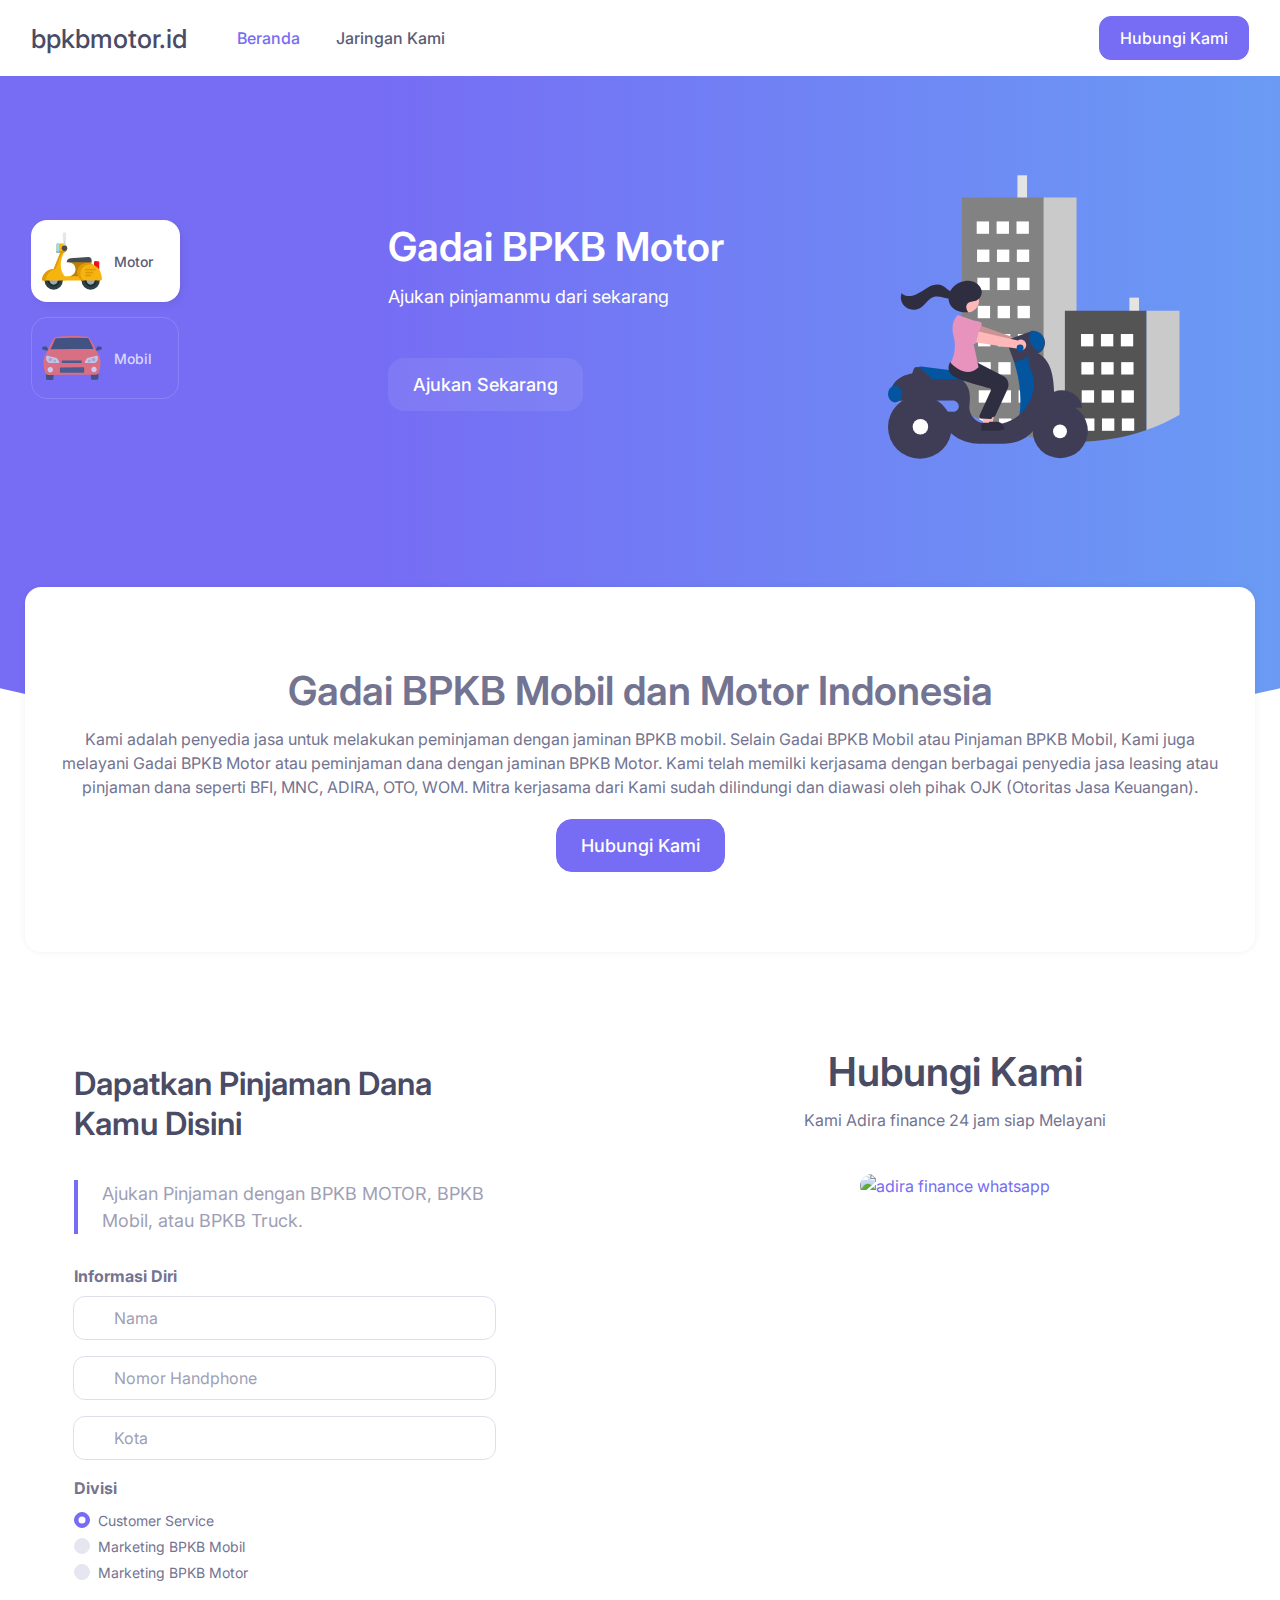
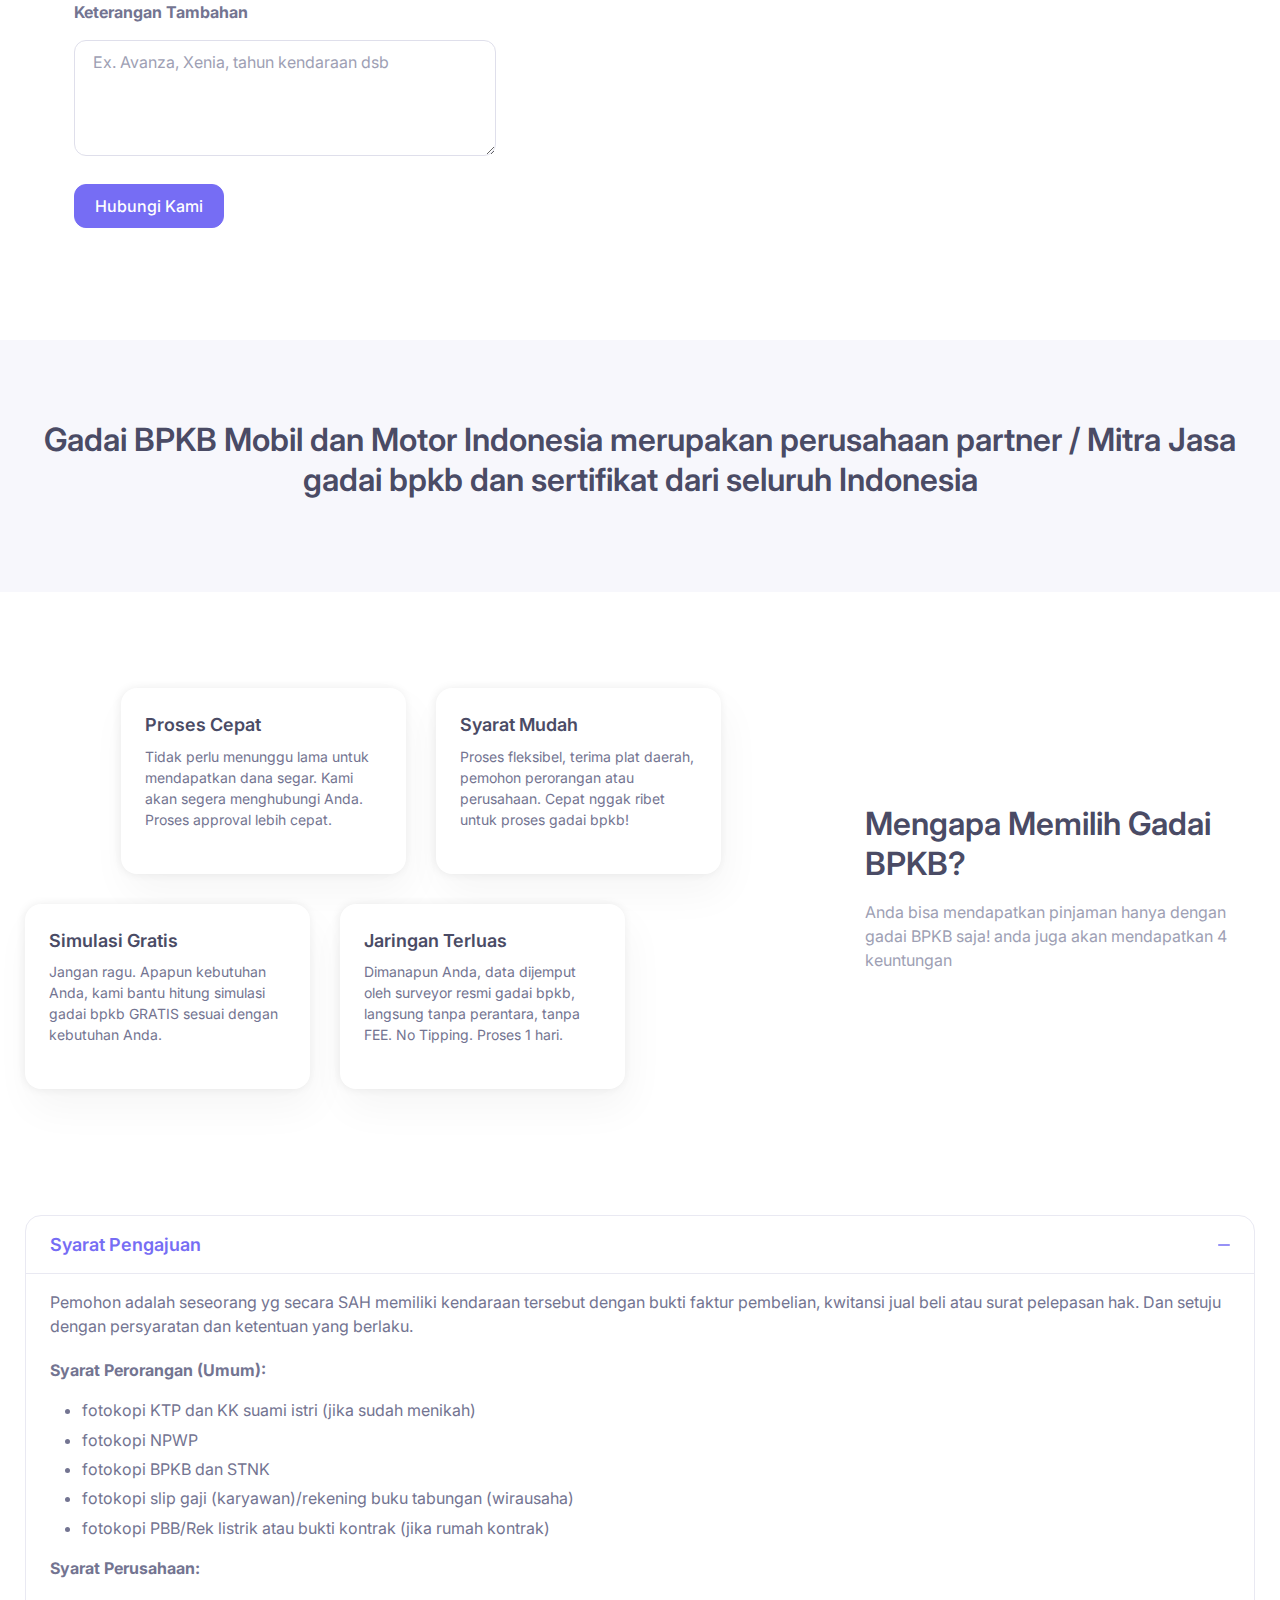
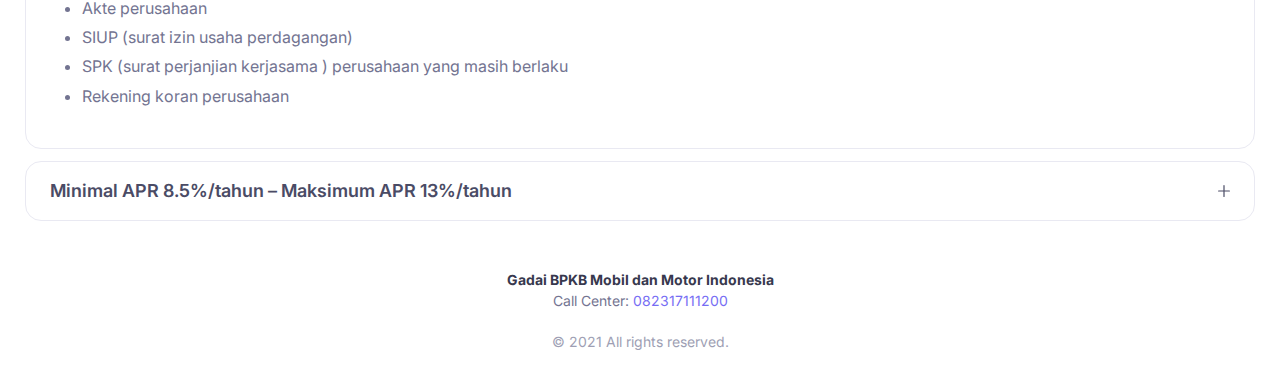
==== agunanbpkb.html @ b1876d2e "first commit" ====
<!doctype html>
<html>
  <head>
    <meta charset="UTF-8" />
    <meta name="viewport" content="width=device-width, initial-scale=1.0" />
    <title>Gadai BPKB Mobil dan Motor</title>
    <meta
      name="description"
      content="Kami membantu anda untuk gadai bpkb motor dan mobil. Bisa memilih berbagai ragam leasing dan disesuaikan dengan kebutuhan kamu."
    />
    <meta name="keywords" content />
    <meta name="viewport" content="width=device-width,initial-scale=1" />
    <link rel="icon" type="image/svg" href="/favicon.svg" />

    <script
      async
      src="https://www.googletagmanager.com/gtag/js?id=G-TNQXZTSYST"
    ></script>
    <script>
      window.dataLayer = window.dataLayer || [];
      function gtag() {
        dataLayer.push(arguments);
      }
      gtag("js", new Date());

      gtag("config", "G-TNQXZTSYST");
    </script>
    <link
      rel="stylesheet"
      media="screen"
      href="/vendor/simplebar/dist/simplebar.min.css"
    />
    <link
      rel="stylesheet"
      media="screen"
      href="/vendor/tiny-slider/dist/tiny-slider.css"
    />
    <link
      rel="stylesheet"
      media="screen"
      href="/vendor/fontawesome/css/all.css"
    />
    <link rel="stylesheet" media="screen" href="/css/theme.min.css" />
    <script
      async
      src="https://pagead2.googlesyndication.com/pagead/js/adsbygoogle.js?client=ca-pub-6750800064446008"
      crossorigin="anonymous"
    ></script>
  </head>
  <body>
    <main class="page-wrapper">
      <header
        class="navbar navbar-expand-lg navbar-light bg-light navbar-shadow"
      >
        <div class="container px-0 px-xl-3">
          <a class="navbar-brand order-lg-1 me-0 pe-lg-2 me-lg-4" href="/">
            bpkbmotor.id
          </a>
          <div class="d-flex align-items-center order-lg-3">
            <a
              class="btn btn-primary d-none d-sm-inline-block ms-3"
              href="https://wa.me/6281558444484?text=Halo%20gadaibpkbmotor%20saya%20mau%20mengajukan%C2%A0Pinjaman%C2%A0BPKB"
              >Hubungi Kami</a
            >
          </div>
          <div class="collapse navbar-collapse order-lg-2" id="navbarCollapse1">
            <ul class="navbar-nav me-auto">
              <li class="nav-item active">
                <a class="nav-link" href="/">Beranda</a>
              </li>
              <li class="nav-item">
                <a class="nav-link" href="/jaringan">Jaringan Kami</a>
              </li>
            </ul>
          </div>
        </div>
      </header>
      <section class="position-relative bg-gradient pt-5 pt-lg-6 pb-7 mb-7">
        <div class="shape shape-bottom shape-curve bg-body">
          <svg xmlns="http://www.w3.org/2000/svg" viewBox="0 0 3000 185.4">
            <path
              fill="currentColor"
              d="M3000,0v185.4H0V0c496.4,115.6,996.4,173.4,1500,173.4S2503.6,115.6,3000,0z"
            ></path>
          </svg>
        </div>
        <div class="container pb-7">
          <div class="row align-items-center pb-7">
            <div class="col-lg-3">
              <ul
                class="nav nav-tabs media-tabs media-tabs-light justify-content-center justify-content-lg-start pb-3 mb-4 pb-lg-0 mb-lg-0"
                role="tablist"
              >
                <li class="nav-item me-3 mb-3">
                  <a
                    class="nav-link active"
                    href="#camera"
                    data-bs-toggle="tab"
                    role="tab"
                    aria-selected="true"
                  >
                    <div class="d-flex align-items-center">
                      <img
                        class="flex-shrink-0 rounded"
                        src="images/scooter.svg"
                        alt="Product"
                        width="60"
                      />
                      <div class="w-100 ps-2 ms-1">
                        <div
                          class="d-flex justify-content-between align-items-center"
                        >
                          <div class="fs-sm pe-1">Motor</div>
                          <i class="bi bi-chevron-right lead ms-2 me-1"></i>
                        </div>
                      </div>
                    </div>
                  </a>
                </li>
                <li class="nav-item me-3 mb-3">
                  <a
                    class="nav-link"
                    href="#sneakers"
                    data-bs-toggle="tab"
                    role="tab"
                    aria-selected="false"
                  >
                    <div class="d-flex align-items-center">
                      <img
                        class="flex-shrink-0 rounded"
                        src="images/car.svg"
                        alt="Product"
                        width="60"
                      />
                      <div class="w-100 ps-2 ms-1">
                        <div
                          class="d-flex justify-content-between align-items-center"
                        >
                          <div class="fs-sm pe-1">Mobil</div>
                          <i class="bi bi-chevron-right lead ms-2 me-1"></i>
                        </div>
                      </div>
                    </div>
                  </a>
                </li>
              </ul>
            </div>
            <div class="col-lg-9">
              <div class="tab-content">
                <div class="tab-pane fade active show" id="camera">
                  <div class="row align-items-center">
                    <div class="col-lg-6 order-lg-2 pb-1 mb-4 pb-lg-0 mb-lg-0">
                      <div class="mx-auto" style="max-width: 443px">
                        <img
                          src="images/scooter (1).svg"
                          alt="Gadai BPKB Mobil"
                        />
                      </div>
                    </div>
                    <div class="col-lg-6 order-lg-1 text-center text-lg-start">
                      <div class="ps-xl-5">
                        <h2 class="h1 text-light">Gadai BPKB Motor</h2>
                        <p class="fs-lg text-light mb-lg-5">
                          Ajukan pinjamanmu dari sekarang
                        </p>
                        <a
                          class="btn btn-lg btn-translucent-light"
                          href="https://wa.me/6281558444484?text=Halo%20gadaibpkbmotor%20saya%20mau%20mengajukan%C2%A0Pinjaman%C2%A0BPKB"
                          >Ajukan Sekarang</a
                        >
                      </div>
                    </div>
                  </div>
                </div>
                <div class="tab-pane fade" id="sneakers">
                  <div class="row align-items-center">
                    <div class="col-lg-6 order-lg-2 pb-1 mb-4 pb-lg-0 mb-lg-0">
                      <div class="mx-auto" style="max-width: 443px">
                        <img src=" images/car.svg" alt="Gadai BPKB Mobil" />
                      </div>
                    </div>
                    <div class="col-lg-6 order-lg-1 text-center text-lg-start">
                      <div class="ps-xl-5">
                        <h2 class="h1 text-light">Gadai BPKB Mobil</h2>
                        <p class="fs-lg text-light mb-lg-5">
                          Pengajuan dana cepat, aman dan terpercaya
                        </p>
                        <a
                          class="btn btn-lg btn-translucent-light"
                          href="https://api.whatsapp.com/send?phone=6285351013934&amp;text=Hi Gadai BPKB Mobil dan Motor Indonesia"
                          >Ajukan Sekarang</a
                        >
                      </div>
                    </div>
                  </div>
                </div>
              </div>
            </div>
          </div>
        </div>
      </section>
      <section
        class="container position-relative zindex-5"
        style="margin-top: -275px"
      >
        <div
          class="bg-light rounded-3 shadow py-5 py-md-6 px-4 px-md-0 text-center"
        >
          <div class="row align-items-center py-md-0 text-center">
            <h1 class="pb-3 pb-md-0">
              <span class="d-block text-body">
                Gadai BPKB Mobil dan Motor Indonesia
              </span>
            </h1>
            <p class="px-md-5">
              Kami adalah penyedia jasa untuk melakukan peminjaman dengan
              jaminan BPKB mobil. Selain Gadai BPKB Mobil atau Pinjaman BPKB
              Mobil, Kami juga melayani Gadai BPKB Motor atau peminjaman dana
              dengan jaminan BPKB Motor. Kami telah memilki kerjasama dengan
              berbagai penyedia jasa leasing atau pinjaman dana seperti BFI,
              MNC, ADIRA, OTO, WOM. Mitra kerjasama dari Kami sudah dilindungi
              dan diawasi oleh pihak OJK (Otoritas Jasa Keuangan).
            </p>
          </div>
          <a
            class="btn btn-primary btn-lg"
            href="https://wa.me/6281558444484?text=Halo%20gadaibpkbmotor%20saya%20mau%20mengajukan%C2%A0Pinjaman%C2%A0BPKB"
            >Hubungi Kami</a
          >
        </div>
      </section>
      <!-- CTA Netfin -->
      <section class="container bg-light py-5 rounded py-md-5">
        <div class="row">
          <div class="col-lg-6 col-md-6 pt-5 pb-3 py-md-5 px-5">
            <div
              class="mx-auto me-md-5 me-xl-7 ps-3 py-md-3 order-md-1"
              style="max-width: 516px"
            >
              <form
                class="needs-validation"
                novalidate=""
                action="form-handler.php"
                method="post"
              >
                <h2 class="pb-4">Dapatkan Pinjaman Dana Kamu Disini</h2>
                <p
                  class="callout d-block d-md-none d-lg-block fs-lg text-muted mb-grid-gutter"
                >
                  Ajukan Pinjaman dengan BPKB MOTOR, BPKB Mobil, atau BPKB
                  Truck.
                </p>
                <b>Informasi Diri</b>
                <div class="input-group mb-3 mt-2">
                  <i
                    class="fas fa-user position-absolute top-50 start-0 translate-middle-y ms-3"
                  ></i>
                  <input
                    class="form-control rounded"
                    type="text"
                    name="nama"
                    placeholder="Nama"
                    required="true"
                  />
                </div>
                <div class="input-group mb-3">
                  <i
                    class="fas fa-mobile-alt position-absolute top-50 start-0 translate-middle-y ms-3"
                  ></i>
                  <input
                    class="form-control rounded"
                    type="text"
                    name="hp"
                    placeholder="Nomor Handphone"
                    required="true"
                  />
                </div>
                <div class="input-group mb-3">
                  <i
                    class="fas fa-building position-absolute top-50 start-0 translate-middle-y ms-3"
                  ></i>
                  <input
                    class="form-control rounded"
                    type="text"
                    name="kota"
                    placeholder="Kota"
                    required="true"
                  />
                </div>
                <b>Divisi</b>

                <div class="form-check mt-2">
                  <input
                    class="form-check-input"
                    type="radio"
                    id="ex-radio-1"
                    name="divisi"
                    value="Customer Service"
                    checked=""
                  />
                  <label class="form-check-label" for="ex-radio-1"
                    >Customer Service</label
                  >
                </div>
                <div class="form-check">
                  <input
                    class="form-check-input"
                    type="radio"
                    id="ex-radio-2"
                    name="divisi"
                    value="Marketing BPKB Mobil"
                  />
                  <label class="form-check-label" for="ex-radio-2"
                    >Marketing BPKB Mobil</label
                  >
                </div>
                <div class="form-check mb-3">
                  <input
                    class="form-check-input"
                    type="radio"
                    id="ex-radio-3"
                    name="divisi"
                    value="Marketing BPKB Motor"
                  />
                  <label class="form-check-label" for="ex-radio-3"
                    >Marketing BPKB Motor</label
                  >
                </div>
                <b>Keterangan Tambahan</b>
                <div class="mb-3 mt-3 pb-1">
                  <textarea
                    class="form-control"
                    rows="4"
                    name="keterangan"
                    placeholder="Ex. Avanza, Xenia, tahun kendaraan dsb"
                    required="true"
                  ></textarea>
                </div>
                <div class="row pt-2">
                  <div class="col-lg-6 col-md-8">
                    <button class="btn btn-primary btn-block" type="submit">
                      Hubungi Kami
                    </button>
                  </div>
                </div>
              </form>
            </div>
          </div>
          <div class="col-lg-6 col-md-6 pt-5 pb-3 py-md-5 text-center">
            <h2 class="h1 text-center">Hubungi Kami</h2>
            <p class="text-center pb-4 mb-2 mb-lg-3">
              Kami Adira finance 24 jam siap Melayani
            </p>
            <a target="_blank" href="https://wa.me/6281558444484">
              <img
                src="https://netfin.id/site-assets/netfin/button-wa.png"
                class="rounded mx-auto"
                alt="adira finance whatsapp"
                style="width: 300px"
              /> </a
            ><br />
          </div>
        </div>
      </section>
      <section
        class="bg-secondary bg-size-cover py-5 py-md-6"
        style="background-image: url(img/demo/business-consulting/cta-bg.png)"
      >
        <div class="container py-3 py-md-0">
          <h2 class="text-center">
            Gadai BPKB Mobil dan Motor Indonesia merupakan perusahaan partner /
            Mitra Jasa gadai bpkb dan sertifikat dari seluruh Indonesia
          </h2>
        </div>
      </section>
      <section class="container py-5 py-md-6 py-lg-7">
        <div class="row align-items-center mt-3 mt-md-0">
          <div
            class="col-lg-4 col-md-5 order-md-2 text-center text-md-start mb-5 mb-md-0"
          >
            <h2 class="mb-3">Mengapa Memilih Gadai BPKB?</h2>
            <p class="text-muted mb-4 pb-2">
              Anda bisa mendapatkan pinjaman hanya dengan gadai BPKB saja! anda
              juga akan mendapatkan 4 keuntungan
            </p>
          </div>
          <div
            class="col-lg-8 col-md-7 order-md-1 bg-position-start-bottom bg-repeat-0"
            style="
              background-image: url(https://gadaibpkbmotor.id/img/demo/marketing-seo/services/bg-shape.svg);
            "
          >
            <div class="mx-auto mx-md-0 ms-xl-7" style="max-width: 600px">
              <div class="row align-items-center">
                <div class="col-sm-6">
                  <div
                    class="bg-light shadow-lg rounded-3 p-4 mb-grid-gutter text-center text-sm-start"
                  >
                    <h3 class="h5 mb-2">Proses Cepat</h3>
                    <p class="fs-sm">
                      Tidak perlu menunggu lama untuk mendapatkan dana segar.
                      Kami akan segera menghubungi Anda. Proses approval lebih
                      cepat.
                    </p>
                  </div>
                </div>
                <div class="col-sm-6">
                  <div
                    class="bg-light shadow-lg rounded-3 p-4 mb-grid-gutter text-center text-sm-start"
                  >
                    <h3 class="h5 mb-2">Syarat Mudah</h3>
                    <p class="fs-sm">
                      Proses fleksibel, terima plat daerah, pemohon perorangan
                      atau perusahaan. Cepat nggak ribet untuk proses gadai
                      bpkb!
                    </p>
                  </div>
                </div>
              </div>
            </div>
            <div class="mx-auto mx-md-0" style="max-width: 600px">
              <div class="row align-items-center">
                <div class="col-sm-6">
                  <div
                    class="bg-light shadow-lg rounded-3 p-4 mb-grid-gutter text-center text-sm-start"
                  >
                    <h3 class="h5 mb-2">Simulasi Gratis</h3>
                    <p class="fs-sm">
                      Jangan ragu. Apapun kebutuhan Anda, kami bantu hitung
                      simulasi gadai bpkb GRATIS sesuai dengan kebutuhan Anda.
                    </p>
                  </div>
                </div>
                <div class="col-sm-6">
                  <div
                    class="bg-light shadow-lg rounded-3 p-4 mb-grid-gutter text-center text-sm-start"
                  >
                    <h3 class="h5 mb-2">Jaringan Terluas</h3>
                    <p class="fs-sm">
                      Dimanapun Anda, data dijemput oleh surveyor resmi gadai
                      bpkb, langsung tanpa perantara, tanpa FEE. No Tipping.
                      Proses 1 hari.
                    </p>
                  </div>
                </div>
              </div>
            </div>
          </div>
        </div>
      </section>
      <section class="container">
        <div class="accordion" id="accordionExample">
          <div class="accordion-item">
            <h2 class="accordion-header" id="headingOne">
              <button
                class="accordion-button"
                type="button"
                data-bs-toggle="collapse"
                data-bs-target="#collapseOne"
                aria-expanded="true"
                aria-controls="collapseOne"
              >
                Syarat Pengajuan
              </button>
            </h2>
            <div
              class="accordion-collapse collapse show"
              id="collapseOne"
              aria-labelledby="headingOne"
              data-bs-parent="#accordionExample"
            >
              <div class="accordion-body pt-3">
                <p>
                  Pemohon adalah seseorang yg secara SAH memiliki kendaraan
                  tersebut dengan bukti faktur pembelian, kwitansi jual beli
                  atau surat pelepasan hak. Dan setuju dengan persyaratan dan
                  ketentuan yang berlaku.
                </p>
                <b> Syarat Perorangan (Umum): </b>
                <ul class="mt-3">
                  <li>fotokopi KTP dan KK suami istri (jika sudah menikah)</li>
                  <li>fotokopi NPWP</li>
                  <li>fotokopi BPKB dan STNK</li>
                  <li>
                    fotokopi slip gaji (karyawan)/rekening buku tabungan
                    (wirausaha)
                  </li>
                  <li>
                    fotokopi PBB/Rek listrik atau bukti kontrak (jika rumah
                    kontrak)
                  </li>
                </ul>
                <b> Syarat Perusahaan: </b>
                <ul class="mt-3">
                  <li>Akte perusahaan</li>
                  <li>SIUP (surat izin usaha perdagangan)</li>
                  <li>
                    SPK (surat perjanjian kerjasama ) perusahaan yang masih
                    berlaku
                  </li>
                  <li>Rekening koran perusahaan</li>
                </ul>
              </div>
            </div>
          </div>

          <div class="accordion-item">
            <h2 class="accordion-header" id="headingTwo">
              <button
                class="accordion-button collapsed"
                type="button"
                data-bs-toggle="collapse"
                data-bs-target="#collapseTwo"
                aria-expanded="false"
                aria-controls="collapseTwo"
              >
                Minimal APR 8.5%/tahun – Maksimum APR 13%/tahun
              </button>
            </h2>
            <div
              class="accordion-collapse collapse"
              id="collapseTwo"
              aria-labelledby="headingTwo"
              data-bs-parent="#accordionExample"
            >
              <div class="accordion-body pt-3">
                Pastikan Anda dapat rate bunga lebih murah, cair tanpa potongan
                dan tanpa biaya tersembunyi.
              </div>
            </div>
          </div>
        </div>
      </section>
      <footer class="footer pb-4 mt-5">
        <div class="container fs-sm text-center">
          <a href="/jaringan" class="text-dark">
            <b>Gadai BPKB Mobil dan Motor Indonesia</b>
          </a>
          <p>
            Call Center: <a href="tel:6282317111200">082317111200</a> <br />
          </p>
          <span class="text-muted">© 2021 All rights reserved.</span>
        </div>
      </footer>
      <style type="text/css">
        .pagination {
          justify-content: center !important;
        }
      </style>
    </main>
    <script src="/vendor/bootstrap/dist/js/bootstrap.bundle.min.js"></script>
    <script src="/vendor/simplebar/dist/simplebar.min.js"></script>
    <script src="/vendor/smooth-scroll/dist/smooth-scroll.polyfills.min.js"></script>
    <script src="/vendor/tiny-slider/dist/min/tiny-slider.js"></script>
    <script src="/vendor/imagesloaded/imagesloaded.pkgd.min.js"></script>
    <script src="/vendor/shufflejs/dist/shuffle.min.js"></script>
    <script src="/vendor/parallax-js/dist/parallax.min.js"></script>

    <script src="/js/theme.min.js"></script>

    <script type="text/javascript">
      // var Tawk_API=Tawk_API||{}, Tawk_LoadStart=new Date();
      // (function(){
      // var s1=document.createElement("script"),s0=document.getElementsByTagName("script")[0];
      // s1.async=true;
      // s1.src='https://embed.tawk.to/61a8246553b398095a670d17/1flscsb8v';
      // s1.charset='UTF-8';
      // s1.setAttribute('crossorigin','*');
      // s0.parentNode.insertBefore(s1,s0);
      // })();
    </script>
  </body>
</html>
---- vendor/simplebar/dist/simplebar.min.css ----
[data-simplebar]{position:relative;flex-direction:column;flex-wrap:wrap;justify-content:flex-start;align-content:flex-start;align-items:flex-start}.simplebar-wrapper{overflow:hidden;width:inherit;height:inherit;max-width:inherit;max-height:inherit}.simplebar-mask{direction:inherit;position:absolute;overflow:hidden;padding:0;margin:0;left:0;top:0;bottom:0;right:0;width:auto!important;height:auto!important;z-index:0}.simplebar-offset{direction:inherit!important;box-sizing:inherit!important;resize:none!important;position:absolute;top:0;left:0;bottom:0;right:0;padding:0;margin:0;-webkit-overflow-scrolling:touch}.simplebar-content-wrapper{direction:inherit;box-sizing:border-box!important;position:relative;display:block;height:100%;width:auto;max-width:100%;max-height:100%;scrollbar-width:none;-ms-overflow-style:none}.simplebar-content-wrapper::-webkit-scrollbar,.simplebar-hide-scrollbar::-webkit-scrollbar{width:0;height:0}.simplebar-content:after,.simplebar-content:before{content:' ';display:table}.simplebar-placeholder{max-height:100%;max-width:100%;width:100%;pointer-events:none}.simplebar-height-auto-observer-wrapper{box-sizing:inherit!important;height:100%;width:100%;max-width:1px;position:relative;float:left;max-height:1px;overflow:hidden;z-index:-1;padding:0;margin:0;pointer-events:none;flex-grow:inherit;flex-shrink:0;flex-basis:0}.simplebar-height-auto-observer{box-sizing:inherit;display:block;opacity:0;position:absolute;top:0;left:0;height:1000%;width:1000%;min-height:1px;min-width:1px;overflow:hidden;pointer-events:none;z-index:-1}.simplebar-track{z-index:1;position:absolute;right:0;bottom:0;pointer-events:none;overflow:hidden}[data-simplebar].simplebar-dragging .simplebar-content{pointer-events:none;user-select:none;-webkit-user-select:none}[data-simplebar].simplebar-dragging .simplebar-track{pointer-events:all}.simplebar-scrollbar{position:absolute;left:0;right:0;min-height:10px}.simplebar-scrollbar:before{position:absolute;content:'';background:#000;border-radius:7px;left:2px;right:2px;opacity:0;transition:opacity .2s linear}.simplebar-scrollbar.simplebar-visible:before{opacity:.5;transition:opacity 0s linear}.simplebar-track.simplebar-vertical{top:0;width:11px}.simplebar-track.simplebar-vertical .simplebar-scrollbar:before{top:2px;bottom:2px}.simplebar-track.simplebar-horizontal{left:0;height:11px}.simplebar-track.simplebar-horizontal .simplebar-scrollbar:before{height:100%;left:2px;right:2px}.simplebar-track.simplebar-horizontal .simplebar-scrollbar{right:auto;left:0;top:2px;height:7px;min-height:0;min-width:10px;width:auto}[data-simplebar-direction=rtl] .simplebar-track.simplebar-vertical{right:auto;left:0}.hs-dummy-scrollbar-size{direction:rtl;position:fixed;opacity:0;visibility:hidden;height:500px;width:500px;overflow-y:hidden;overflow-x:scroll}.simplebar-hide-scrollbar{position:fixed;left:0;visibility:hidden;overflow-y:scroll;scrollbar-width:none;-ms-overflow-style:none}
---- vendor/tiny-slider/dist/tiny-slider.css ----
.tns-outer{padding:0 !important}.tns-outer [hidden]{display:none !important}.tns-outer [aria-controls],.tns-outer [data-action]{cursor:pointer}.tns-slider{-webkit-transition:all 0s;-moz-transition:all 0s;transition:all 0s}.tns-slider>.tns-item{-webkit-box-sizing:border-box;-moz-box-sizing:border-box;box-sizing:border-box}.tns-horizontal.tns-subpixel{white-space:nowrap}.tns-horizontal.tns-subpixel>.tns-item{display:inline-block;vertical-align:top;white-space:normal}.tns-horizontal.tns-no-subpixel:after{content:'';display:table;clear:both}.tns-horizontal.tns-no-subpixel>.tns-item{float:left}.tns-horizontal.tns-carousel.tns-no-subpixel>.tns-item{margin-right:-100%}.tns-no-calc{position:relative;left:0}.tns-gallery{position:relative;left:0;min-height:1px}.tns-gallery>.tns-item{position:absolute;left:-100%;-webkit-transition:transform 0s, opacity 0s;-moz-transition:transform 0s, opacity 0s;transition:transform 0s, opacity 0s}.tns-gallery>.tns-slide-active{position:relative;left:auto !important}.tns-gallery>.tns-moving{-webkit-transition:all 0.25s;-moz-transition:all 0.25s;transition:all 0.25s}.tns-autowidth{display:inline-block}.tns-lazy-img{-webkit-transition:opacity 0.6s;-moz-transition:opacity 0.6s;transition:opacity 0.6s;opacity:0.6}.tns-lazy-img.tns-complete{opacity:1}.tns-ah{-webkit-transition:height 0s;-moz-transition:height 0s;transition:height 0s}.tns-ovh{overflow:hidden}.tns-visually-hidden{position:absolute;left:-10000em}.tns-transparent{opacity:0;visibility:hidden}.tns-fadeIn{opacity:1;filter:alpha(opacity=100);z-index:0}.tns-normal,.tns-fadeOut{opacity:0;filter:alpha(opacity=0);z-index:-1}.tns-vpfix{white-space:nowrap}.tns-vpfix>div,.tns-vpfix>li{display:inline-block}.tns-t-subp2{margin:0 auto;width:310px;position:relative;height:10px;overflow:hidden}.tns-t-ct{width:2333.3333333%;width:-webkit-calc(100% * 70 / 3);width:-moz-calc(100% * 70 / 3);width:calc(100% * 70 / 3);position:absolute;right:0}.tns-t-ct:after{content:'';display:table;clear:both}.tns-t-ct>div{width:1.4285714%;width:-webkit-calc(100% / 70);width:-moz-calc(100% / 70);width:calc(100% / 70);height:10px;float:left}

/*# sourceMappingURL=sourcemaps/tiny-slider.css.map */
---- css/theme.min.css ----
@import url("https://fonts.googleapis.com/css?family=Inter:300,400,500,600,700&display=swap");@font-face{font-family:"around-icons";src:url("../fonts/around-icons.ttf?enmnv5") format("truetype"),url("../fonts/around-icons.woff?enmnv5") format("woff"),url("../fonts/around-icons.svg?enmnv5#around-icons") format("svg");font-weight:normal;font-style:normal;font-display:block}[class^='ai-'],[class*=' ai-']{display:inline-block;font-family:"around-icons" !important;speak:never;font-style:normal;font-weight:normal !important;font-variant:normal;text-transform:none;line-height:1;vertical-align:middle;-webkit-font-smoothing:antialiased;-moz-osx-font-smoothing:grayscale}.ai-activity:before{content:""}.ai-airplay:before{content:""}.ai-alert-circle:before{content:""}.ai-alert-octagon:before{content:""}.ai-alert-triangle:before{content:""}.ai-align-center:before{content:""}.ai-align-justify:before{content:""}.ai-align-left:before{content:""}.ai-align-right:before{content:""}.ai-anchor:before{content:""}.ai-aperture:before{content:""}.ai-archive:before{content:""}.ai-arrow-down-circle:before{content:""}.ai-arrow-down-left:before{content:""}.ai-arrow-down-right:before{content:""}.ai-arrow-down:before{content:""}.ai-arrow-left-circle:before{content:""}.ai-arrow-left:before{content:""}.ai-arrow-right-circle:before{content:""}.ai-arrow-right:before{content:""}.ai-arrow-up-circle:before{content:""}.ai-arrow-up-left:before{content:""}.ai-arrow-up-right:before{content:""}.ai-arrow-up:before{content:""}.ai-at-sign:before{content:""}.ai-award:before{content:""}.ai-bar-chart-2:before{content:""}.ai-bar-chart:before{content:""}.ai-battery-charging:before{content:""}.ai-battery:before{content:""}.ai-behance:before{content:""}.ai-bell-off:before{content:""}.ai-bell:before{content:""}.ai-bluetooth:before{content:""}.ai-bold:before{content:""}.ai-book-open:before{content:""}.ai-book:before{content:""}.ai-bookmark:before{content:""}.ai-box:before{content:""}.ai-briefcase:before{content:""}.ai-calendar:before{content:""}.ai-camera-off:before{content:""}.ai-camera:before{content:""}.ai-cast:before{content:""}.ai-check-circle:before{content:""}.ai-check-square:before{content:""}.ai-check:before{content:""}.ai-chevron-down:before{content:""}.ai-chevron-left:before{content:""}.ai-chevron-right:before{content:""}.ai-chevron-up:before{content:""}.ai-chevrons-down:before{content:""}.ai-chevrons-left:before{content:""}.ai-chevrons-right:before{content:""}.ai-chevrons-up:before{content:""}.ai-chrome:before{content:""}.ai-clipboard:before{content:""}.ai-clock:before{content:""}.ai-cloud-drizzle:before{content:""}.ai-cloud-lightning:before{content:""}.ai-cloud-off:before{content:""}.ai-cloud-rain:before{content:""}.ai-cloud-snow:before{content:""}.ai-cloud:before{content:""}.ai-code:before{content:""}.ai-codepen:before{content:""}.ai-codesandbox:before{content:""}.ai-coffee:before{content:""}.ai-columns:before{content:""}.ai-command:before{content:""}.ai-compass:before{content:""}.ai-copy:before{content:""}.ai-corner-down-left:before{content:""}.ai-corner-down-right:before{content:""}.ai-corner-left-down:before{content:""}.ai-corner-left-up:before{content:""}.ai-corner-right-down:before{content:""}.ai-corner-right-up:before{content:""}.ai-corner-up-left:before{content:""}.ai-corner-up-right:before{content:""}.ai-cpu:before{content:""}.ai-credit-card:before{content:""}.ai-crop:before{content:""}.ai-crosshair:before{content:""}.ai-database:before{content:""}.ai-delete:before{content:""}.ai-disc:before{content:""}.ai-dollar-sign:before{content:""}.ai-download-cloud:before{content:""}.ai-download:before{content:""}.ai-dribbble:before{content:""}.ai-droplet:before{content:""}.ai-edit-2:before{content:""}.ai-edit-3:before{content:""}.ai-edit:before{content:""}.ai-external-link:before{content:""}.ai-eye-off:before{content:""}.ai-eye:before{content:""}.ai-facebook:before{content:""}.ai-fast-forward:before{content:""}.ai-feather:before{content:""}.ai-figma:before{content:""}.ai-file-minus:before{content:""}.ai-file-plus:before{content:""}.ai-file-text:before{content:""}.ai-file:before{content:""}.ai-film:before{content:""}.ai-filter-alt:before{content:""}.ai-filter:before{content:""}.ai-flag:before{content:""}.ai-folder-minus:before{content:""}.ai-folder-plus:before{content:""}.ai-folder:before{content:""}.ai-framer:before{content:""}.ai-frown:before{content:""}.ai-gift:before{content:""}.ai-git-branch:before{content:""}.ai-git-commit:before{content:""}.ai-git-merge:before{content:""}.ai-git-pull-request:before{content:""}.ai-github:before{content:""}.ai-gitlab:before{content:""}.ai-globe:before{content:""}.ai-google:before{content:""}.ai-grid:before{content:""}.ai-hangouts:before{content:""}.ai-hard-drive:before{content:""}.ai-hash:before{content:""}.ai-headphones:before{content:""}.ai-heart:before{content:""}.ai-help-circle:before{content:""}.ai-hexagon:before{content:""}.ai-home:before{content:""}.ai-image:before{content:""}.ai-inbox:before{content:""}.ai-info:before{content:""}.ai-instagram:before{content:""}.ai-italic:before{content:""}.ai-key:before{content:""}.ai-layers:before{content:""}.ai-layout:before{content:""}.ai-life-buoy:before{content:""}.ai-link-2:before{content:""}.ai-link:before{content:""}.ai-linkedin:before{content:""}.ai-list:before{content:""}.ai-loader:before{content:""}.ai-lock:before{content:""}.ai-log-in:before{content:""}.ai-log-out:before{content:""}.ai-mail:before{content:""}.ai-map-pin:before{content:""}.ai-map:before{content:""}.ai-maximize-2:before{content:""}.ai-maximize:before{content:""}.ai-meh:before{content:""}.ai-menu:before{content:""}.ai-message-circle:before{content:""}.ai-message-square:before{content:""}.ai-messenger:before{content:""}.ai-mic-off:before{content:""}.ai-mic:before{content:""}.ai-minimize-2:before{content:""}.ai-minimize:before{content:""}.ai-minus-circle:before{content:""}.ai-minus-square:before{content:""}.ai-minus:before{content:""}.ai-monitor:before{content:""}.ai-moon:before{content:""}.ai-more-horizontal:before{content:""}.ai-more-vertical:before{content:""}.ai-mouse-pointer:before{content:""}.ai-move:before{content:""}.ai-music:before{content:""}.ai-navigation-2:before{content:""}.ai-navigation:before{content:""}.ai-octagon:before{content:""}.ai-odnoklassniki:before{content:""}.ai-package:before{content:""}.ai-paperclip:before{content:""}.ai-pause-circle:before{content:""}.ai-pause:before{content:""}.ai-paypal:before{content:""}.ai-pen-tool:before{content:""}.ai-percent:before{content:""}.ai-phone-call:before{content:""}.ai-phone-forwarded:before{content:""}.ai-phone-incoming:before{content:""}.ai-phone-missed:before{content:""}.ai-phone-off:before{content:""}.ai-phone-outgoing:before{content:""}.ai-phone:before{content:""}.ai-pie-chart:before{content:""}.ai-pinterest:before{content:""}.ai-play-circle:before{content:""}.ai-play:before{content:""}.ai-plus-circle:before{content:""}.ai-plus-square:before{content:""}.ai-plus:before{content:""}.ai-pocket:before{content:""}.ai-power:before{content:""}.ai-printer:before{content:""}.ai-radio:before{content:""}.ai-refresh-ccw:before{content:""}.ai-refresh-cw:before{content:""}.ai-repeat:before{content:""}.ai-rewind:before{content:""}.ai-rotate-ccw:before{content:""}.ai-rotate-cw:before{content:""}.ai-rss:before{content:""}.ai-save:before{content:""}.ai-scissors:before{content:""}.ai-search:before{content:""}.ai-send:before{content:""}.ai-server:before{content:""}.ai-settings:before{content:""}.ai-share-2:before{content:""}.ai-share:before{content:""}.ai-shield-off:before{content:""}.ai-shield:before{content:""}.ai-shopping-bag:before{content:""}.ai-shopping-cart:before{content:""}.ai-shuffle:before{content:""}.ai-sidebar:before{content:""}.ai-skip-back:before{content:""}.ai-skip-forward:before{content:""}.ai-skype:before{content:""}.ai-slack:before{content:""}.ai-slash:before{content:""}.ai-sliders:before{content:""}.ai-smartphone:before{content:""}.ai-smile:before{content:""}.ai-speaker:before{content:""}.ai-star:before{content:""}.ai-stop-circle:before{content:""}.ai-sun:before{content:""}.ai-sunrise:before{content:""}.ai-sunset:before{content:""}.ai-tablet:before{content:""}.ai-tag:before{content:""}.ai-target:before{content:""}.ai-telegram:before{content:""}.ai-terminal:before{content:""}.ai-thermometer:before{content:""}.ai-thumbs-down:before{content:""}.ai-thumbs-up:before{content:""}.ai-toggle-left:before{content:""}.ai-toggle-right:before{content:""}.ai-tool:before{content:""}.ai-trash-2:before{content:""}.ai-trash:before{content:""}.ai-trello:before{content:""}.ai-trending-down:before{content:""}.ai-trending-up:before{content:""}.ai-truck:before{content:""}.ai-tumblr:before{content:""}.ai-tv:before{content:""}.ai-twitch:before{content:""}.ai-twitter:before{content:""}.ai-type:before{content:""}.ai-umbrella:before{content:""}.ai-underline:before{content:""}.ai-unlock:before{content:""}.ai-upload-cloud:before{content:""}.ai-upload:before{content:""}.ai-user-check:before{content:""}.ai-user-minus:before{content:""}.ai-user-plus:before{content:""}.ai-user-x:before{content:""}.ai-user:before{content:""}.ai-users:before{content:""}.ai-viber:before{content:""}.ai-video-off:before{content:""}.ai-video:before{content:""}.ai-vimeo:before{content:""}.ai-vk:before{content:""}.ai-voicemail:before{content:""}.ai-volume-1:before{content:""}.ai-volume-2:before{content:""}.ai-volume-x:before{content:""}.ai-volume:before{content:""}.ai-watch:before{content:""}.ai-wechat:before{content:""}.ai-wifi-off:before{content:""}.ai-wifi:before{content:""}.ai-wind:before{content:""}.ai-x-circle:before{content:""}.ai-x-octagon:before{content:""}.ai-x-square:before{content:""}.ai-x:before{content:""}.ai-youtube:before{content:""}.ai-zap-off:before{content:""}.ai-zap:before{content:""}.ai-zoom-in:before{content:""}.ai-zoom-out:before{content:""}.ai-quotes:before{content:""}.ai-star-filled:before{content:""}/*!
 * Bootstrap v5.0.1 (https://getbootstrap.com/)
 * Copyright 2011-2021 The Bootstrap Authors
 * Copyright 2011-2021 Twitter, Inc.
 * Licensed under MIT (https://github.com/twbs/bootstrap/blob/main/LICENSE)
 */:root{--bs-blue: #0d6efd;--bs-indigo: #6610f2;--bs-purple: #6f42c1;--bs-pink: #d63384;--bs-red: #dc3545;--bs-orange: #fd7e14;--bs-yellow: #ffc107;--bs-green: #198754;--bs-teal: #20c997;--bs-cyan: #0dcaf0;--bs-white: #fff;--bs-gray: #737491;--bs-gray-dark: #4a4b65;--bs-primary: #766df4;--bs-secondary: #f7f7fc;--bs-success: #16c995;--bs-info: #6a9bf4;--bs-warning: #ffb15c;--bs-danger: #f74f78;--bs-light: #fff;--bs-dark: #37384e;--bs-font-sans-serif: "Inter", sans-serif;--bs-font-monospace: SFMono-Regular, Menlo, Monaco, Consolas, "Liberation Mono", "Courier New", monospace;--bs-gradient: linear-gradient(to right, #766df4 0%, #766df4 30%, #6a9bf4 100%)}*,*::before,*::after{box-sizing:border-box}body{margin:0;font-family:var(--bs-font-sans-serif);font-size:1rem;font-weight:400;line-height:1.5;color:#737491;background-color:#fff;-webkit-text-size-adjust:100%;-webkit-tap-highlight-color:rgba(0,0,0,0)}hr{margin:1rem 0;color:inherit;background-color:currentColor;border:0;opacity:.25}hr:not([size]){height:1px}h1,.h1,h2,.h2,h3,.h3,h4,.h4,h5,.h5,h6,.h6{margin-top:0;margin-bottom:.75rem;font-weight:600;line-height:1.2;color:#4a4b65}h1,.h1{font-size:calc(1.375rem + 1.5vw)}@media (min-width: 1200px){h1,.h1{font-size:2.5rem}}h2,.h2{font-size:calc(1.325rem + .9vw)}@media (min-width: 1200px){h2,.h2{font-size:2rem}}h3,.h3{font-size:calc(1.2875rem + .45vw)}@media (min-width: 1200px){h3,.h3{font-size:1.625rem}}h4,.h4{font-size:calc(1.2625rem + .15vw)}@media (min-width: 1200px){h4,.h4{font-size:1.375rem}}h5,.h5{font-size:1.125rem}h6,.h6{font-size:1rem}p{margin-top:0;margin-bottom:1.25rem}abbr[title],abbr[data-bs-original-title]{-webkit-text-decoration:underline dotted;text-decoration:underline dotted;cursor:help;-webkit-text-decoration-skip-ink:none;text-decoration-skip-ink:none}address{margin-bottom:1rem;font-style:normal;line-height:inherit}ol,ul{padding-left:2rem}ol,ul,dl{margin-top:0;margin-bottom:1rem}ol ol,ul ul,ol ul,ul ol{margin-bottom:0}dt{font-weight:700}dd{margin-bottom:.5rem;margin-left:0}blockquote{margin:0 0 1rem}b,strong{font-weight:bolder}small,.small{font-size:.875em}mark,.mark{padding:.2em;background-color:#fcf8e3}sub,sup{position:relative;font-size:.75em;line-height:0;vertical-align:baseline}sub{bottom:-.25em}sup{top:-.5em}a{color:#766df4;text-decoration:none}a:hover{color:#493ef0;text-decoration:underline}a:not([href]):not([class]),a:not([href]):not([class]):hover{color:inherit;text-decoration:none}pre,code,kbd,samp{font-family:var(--bs-font-monospace);font-size:1em;direction:ltr /* rtl:ignore */;unicode-bidi:bidi-override}pre{display:block;margin-top:0;margin-bottom:1rem;overflow:auto;font-size:.875em;color:#4f5067}pre code{font-size:inherit;color:inherit;word-break:normal}code{font-size:.875em;color:#d63384;word-wrap:break-word}a>code{color:inherit}kbd{padding:.2rem .4rem;font-size:.875em;color:#fff;background-color:#4a4b65;border-radius:.5rem}kbd kbd{padding:0;font-size:1em;font-weight:700}figure{margin:0 0 1rem}img,svg{vertical-align:middle}table{caption-side:bottom;border-collapse:collapse}caption{padding-top:.75rem;padding-bottom:.75rem;color:#9e9fb4;text-align:left}th{font-weight:600;text-align:inherit;text-align:-webkit-match-parent}thead,tbody,tfoot,tr,td,th{border-color:inherit;border-style:solid;border-width:0}label{display:inline-block}button{border-radius:0}button:focus:not(:focus-visible){outline:0}input,button,select,optgroup,textarea{margin:0;font-family:inherit;font-size:inherit;line-height:inherit}button,select{text-transform:none}[role="button"]{cursor:pointer}select{word-wrap:normal}select:disabled{opacity:1}[list]::-webkit-calendar-picker-indicator{display:none}button,[type="button"],[type="reset"],[type="submit"]{-webkit-appearance:button}button:not(:disabled),[type="button"]:not(:disabled),[type="reset"]:not(:disabled),[type="submit"]:not(:disabled){cursor:pointer}::-moz-focus-inner{padding:0;border-style:none}textarea{resize:vertical}fieldset{min-width:0;padding:0;margin:0;border:0}legend{float:left;width:100%;padding:0;margin-bottom:.5rem;font-size:calc(1.275rem + .3vw);line-height:inherit}@media (min-width: 1200px){legend{font-size:1.5rem}}legend+*{clear:left}::-webkit-datetime-edit-fields-wrapper,::-webkit-datetime-edit-text,::-webkit-datetime-edit-minute,::-webkit-datetime-edit-hour-field,::-webkit-datetime-edit-day-field,::-webkit-datetime-edit-month-field,::-webkit-datetime-edit-year-field{padding:0}::-webkit-inner-spin-button{height:auto}[type="search"]{outline-offset:-2px;-webkit-appearance:textfield}::-webkit-search-decoration{-webkit-appearance:none}::-webkit-color-swatch-wrapper{padding:0}::file-selector-button{font:inherit}::-webkit-file-upload-button{font:inherit;-webkit-appearance:button}output{display:inline-block}iframe{border:0}summary{display:list-item;cursor:pointer}progress{vertical-align:baseline}[hidden]{display:none !important}.lead{font-size:calc(1.275rem + .3vw);font-weight:400}@media (min-width: 1200px){.lead{font-size:1.5rem}}.display-1{font-size:calc(1.575rem + 3.9vw);font-weight:600;line-height:1}@media (min-width: 1200px){.display-1{font-size:4.5rem}}.display-2{font-size:calc(1.525rem + 3.3vw);font-weight:600;line-height:1}@media (min-width: 1200px){.display-2{font-size:4rem}}.display-3{font-size:calc(1.475rem + 2.7vw);font-weight:600;line-height:1}@media (min-width: 1200px){.display-3{font-size:3.5rem}}.display-4{font-size:calc(1.425rem + 2.1vw);font-weight:600;line-height:1}@media (min-width: 1200px){.display-4{font-size:3rem}}.display-5{font-size:calc(1.375rem + 1.5vw);font-weight:600;line-height:1}@media (min-width: 1200px){.display-5{font-size:2.5rem}}.display-6{font-size:calc(1.325rem + .9vw);font-weight:600;line-height:1}@media (min-width: 1200px){.display-6{font-size:2rem}}.list-unstyled{padding-left:0;list-style:none}.list-inline{padding-left:0;list-style:none}.list-inline-item{display:inline-block}.list-inline-item:not(:last-child){margin-right:.5rem}.initialism{font-size:.875em;text-transform:uppercase}.blockquote{margin-bottom:1rem;font-size:1rem}.blockquote>:last-child{margin-bottom:0}.blockquote-footer{margin-top:-1rem;margin-bottom:1rem;font-size:1rem;color:#4a4b65}.blockquote-footer::before{content:"\2014\00A0"}.img-fluid{max-width:100%;height:auto}.img-thumbnail{padding:.25rem;background-color:#fff;border:1px solid #e3e3ee;border-radius:1rem;box-shadow:none;max-width:100%;height:auto}.figure{display:inline-block}.figure-img{margin-bottom:.5rem;line-height:1}.figure-caption{font-size:.8125rem;color:#737491}.container,.container-fluid,.container-sm,.container-md,.container-lg,.container-xl{width:100%;padding-right:var(--bs-gutter-x, .9375rem);padding-left:var(--bs-gutter-x, .9375rem);margin-right:auto;margin-left:auto}@media (min-width: 500px){.container,.container-sm{max-width:100%}}@media (min-width: 768px){.container,.container-sm,.container-md{max-width:100%}}@media (min-width: 992px){.container,.container-sm,.container-md,.container-lg{max-width:100%}}@media (min-width: 1280px){.container,.container-sm,.container-md,.container-lg,.container-xl{max-width:1260px}}.row{--bs-gutter-x: 1.875rem;--bs-gutter-y: 0;display:flex;flex-wrap:wrap;margin-top:calc(var(--bs-gutter-y) * -1);margin-right:calc(var(--bs-gutter-x) / -2);margin-left:calc(var(--bs-gutter-x) / -2)}.row>*{flex-shrink:0;width:100%;max-width:100%;padding-right:calc(var(--bs-gutter-x) / 2);padding-left:calc(var(--bs-gutter-x) / 2);margin-top:var(--bs-gutter-y)}.col{flex:1 0 0%}.row-cols-auto>*{flex:0 0 auto;width:auto}.row-cols-1>*{flex:0 0 auto;width:100%}.row-cols-2>*{flex:0 0 auto;width:50%}.row-cols-3>*{flex:0 0 auto;width:33.3333333333%}.row-cols-4>*{flex:0 0 auto;width:25%}.row-cols-5>*{flex:0 0 auto;width:20%}.row-cols-6>*{flex:0 0 auto;width:16.6666666667%}.col-auto{flex:0 0 auto;width:auto}.col-1{flex:0 0 auto;width:8.3333333333%}.col-2{flex:0 0 auto;width:16.6666666667%}.col-3{flex:0 0 auto;width:25%}.col-4{flex:0 0 auto;width:33.3333333333%}.col-5{flex:0 0 auto;width:41.6666666667%}.col-6{flex:0 0 auto;width:50%}.col-7{flex:0 0 auto;width:58.3333333333%}.col-8{flex:0 0 auto;width:66.6666666667%}.col-9{flex:0 0 auto;width:75%}.col-10{flex:0 0 auto;width:83.3333333333%}.col-11{flex:0 0 auto;width:91.6666666667%}.col-12{flex:0 0 auto;width:100%}.offset-1{margin-left:8.3333333333%}.offset-2{margin-left:16.6666666667%}.offset-3{margin-left:25%}.offset-4{margin-left:33.3333333333%}.offset-5{margin-left:41.6666666667%}.offset-6{margin-left:50%}.offset-7{margin-left:58.3333333333%}.offset-8{margin-left:66.6666666667%}.offset-9{margin-left:75%}.offset-10{margin-left:83.3333333333%}.offset-11{margin-left:91.6666666667%}.g-0,.gx-0{--bs-gutter-x: 0}.g-0,.gy-0{--bs-gutter-y: 0}.g-1,.gx-1{--bs-gutter-x: .25rem}.g-1,.gy-1{--bs-gutter-y: .25rem}.g-2,.gx-2{--bs-gutter-x: .5rem}.g-2,.gy-2{--bs-gutter-y: .5rem}.g-3,.gx-3{--bs-gutter-x: 1rem}.g-3,.gy-3{--bs-gutter-y: 1rem}.g-4,.gx-4{--bs-gutter-x: 1.5rem}.g-4,.gy-4{--bs-gutter-y: 1.5rem}.g-5,.gx-5{--bs-gutter-x: 3rem}.g-5,.gy-5{--bs-gutter-y: 3rem}.g-6,.gx-6{--bs-gutter-x: 5rem}.g-6,.gy-6{--bs-gutter-y: 5rem}.g-7,.gx-7{--bs-gutter-x: 6rem}.g-7,.gy-7{--bs-gutter-y: 6rem}.g-grid-gutter,.gx-grid-gutter{--bs-gutter-x: 1.875rem}.g-grid-gutter,.gy-grid-gutter{--bs-gutter-y: 1.875rem}@media (min-width: 500px){.col-sm{flex:1 0 0%}.row-cols-sm-auto>*{flex:0 0 auto;width:auto}.row-cols-sm-1>*{flex:0 0 auto;width:100%}.row-cols-sm-2>*{flex:0 0 auto;width:50%}.row-cols-sm-3>*{flex:0 0 auto;width:33.3333333333%}.row-cols-sm-4>*{flex:0 0 auto;width:25%}.row-cols-sm-5>*{flex:0 0 auto;width:20%}.row-cols-sm-6>*{flex:0 0 auto;width:16.6666666667%}.col-sm-auto{flex:0 0 auto;width:auto}.col-sm-1{flex:0 0 auto;width:8.3333333333%}.col-sm-2{flex:0 0 auto;width:16.6666666667%}.col-sm-3{flex:0 0 auto;width:25%}.col-sm-4{flex:0 0 auto;width:33.3333333333%}.col-sm-5{flex:0 0 auto;width:41.6666666667%}.col-sm-6{flex:0 0 auto;width:50%}.col-sm-7{flex:0 0 auto;width:58.3333333333%}.col-sm-8{flex:0 0 auto;width:66.6666666667%}.col-sm-9{flex:0 0 auto;width:75%}.col-sm-10{flex:0 0 auto;width:83.3333333333%}.col-sm-11{flex:0 0 auto;width:91.6666666667%}.col-sm-12{flex:0 0 auto;width:100%}.offset-sm-0{margin-left:0}.offset-sm-1{margin-left:8.3333333333%}.offset-sm-2{margin-left:16.6666666667%}.offset-sm-3{margin-left:25%}.offset-sm-4{margin-left:33.3333333333%}.offset-sm-5{margin-left:41.6666666667%}.offset-sm-6{margin-left:50%}.offset-sm-7{margin-left:58.3333333333%}.offset-sm-8{margin-left:66.6666666667%}.offset-sm-9{margin-left:75%}.offset-sm-10{margin-left:83.3333333333%}.offset-sm-11{margin-left:91.6666666667%}.g-sm-0,.gx-sm-0{--bs-gutter-x: 0}.g-sm-0,.gy-sm-0{--bs-gutter-y: 0}.g-sm-1,.gx-sm-1{--bs-gutter-x: .25rem}.g-sm-1,.gy-sm-1{--bs-gutter-y: .25rem}.g-sm-2,.gx-sm-2{--bs-gutter-x: .5rem}.g-sm-2,.gy-sm-2{--bs-gutter-y: .5rem}.g-sm-3,.gx-sm-3{--bs-gutter-x: 1rem}.g-sm-3,.gy-sm-3{--bs-gutter-y: 1rem}.g-sm-4,.gx-sm-4{--bs-gutter-x: 1.5rem}.g-sm-4,.gy-sm-4{--bs-gutter-y: 1.5rem}.g-sm-5,.gx-sm-5{--bs-gutter-x: 3rem}.g-sm-5,.gy-sm-5{--bs-gutter-y: 3rem}.g-sm-6,.gx-sm-6{--bs-gutter-x: 5rem}.g-sm-6,.gy-sm-6{--bs-gutter-y: 5rem}.g-sm-7,.gx-sm-7{--bs-gutter-x: 6rem}.g-sm-7,.gy-sm-7{--bs-gutter-y: 6rem}.g-sm-grid-gutter,.gx-sm-grid-gutter{--bs-gutter-x: 1.875rem}.g-sm-grid-gutter,.gy-sm-grid-gutter{--bs-gutter-y: 1.875rem}}@media (min-width: 768px){.col-md{flex:1 0 0%}.row-cols-md-auto>*{flex:0 0 auto;width:auto}.row-cols-md-1>*{flex:0 0 auto;width:100%}.row-cols-md-2>*{flex:0 0 auto;width:50%}.row-cols-md-3>*{flex:0 0 auto;width:33.3333333333%}.row-cols-md-4>*{flex:0 0 auto;width:25%}.row-cols-md-5>*{flex:0 0 auto;width:20%}.row-cols-md-6>*{flex:0 0 auto;width:16.6666666667%}.col-md-auto{flex:0 0 auto;width:auto}.col-md-1{flex:0 0 auto;width:8.3333333333%}.col-md-2{flex:0 0 auto;width:16.6666666667%}.col-md-3{flex:0 0 auto;width:25%}.col-md-4{flex:0 0 auto;width:33.3333333333%}.col-md-5{flex:0 0 auto;width:41.6666666667%}.col-md-6{flex:0 0 auto;width:50%}.col-md-7{flex:0 0 auto;width:58.3333333333%}.col-md-8{flex:0 0 auto;width:66.6666666667%}.col-md-9{flex:0 0 auto;width:75%}.col-md-10{flex:0 0 auto;width:83.3333333333%}.col-md-11{flex:0 0 auto;width:91.6666666667%}.col-md-12{flex:0 0 auto;width:100%}.offset-md-0{margin-left:0}.offset-md-1{margin-left:8.3333333333%}.offset-md-2{margin-left:16.6666666667%}.offset-md-3{margin-left:25%}.offset-md-4{margin-left:33.3333333333%}.offset-md-5{margin-left:41.6666666667%}.offset-md-6{margin-left:50%}.offset-md-7{margin-left:58.3333333333%}.offset-md-8{margin-left:66.6666666667%}.offset-md-9{margin-left:75%}.offset-md-10{margin-left:83.3333333333%}.offset-md-11{margin-left:91.6666666667%}.g-md-0,.gx-md-0{--bs-gutter-x: 0}.g-md-0,.gy-md-0{--bs-gutter-y: 0}.g-md-1,.gx-md-1{--bs-gutter-x: .25rem}.g-md-1,.gy-md-1{--bs-gutter-y: .25rem}.g-md-2,.gx-md-2{--bs-gutter-x: .5rem}.g-md-2,.gy-md-2{--bs-gutter-y: .5rem}.g-md-3,.gx-md-3{--bs-gutter-x: 1rem}.g-md-3,.gy-md-3{--bs-gutter-y: 1rem}.g-md-4,.gx-md-4{--bs-gutter-x: 1.5rem}.g-md-4,.gy-md-4{--bs-gutter-y: 1.5rem}.g-md-5,.gx-md-5{--bs-gutter-x: 3rem}.g-md-5,.gy-md-5{--bs-gutter-y: 3rem}.g-md-6,.gx-md-6{--bs-gutter-x: 5rem}.g-md-6,.gy-md-6{--bs-gutter-y: 5rem}.g-md-7,.gx-md-7{--bs-gutter-x: 6rem}.g-md-7,.gy-md-7{--bs-gutter-y: 6rem}.g-md-grid-gutter,.gx-md-grid-gutter{--bs-gutter-x: 1.875rem}.g-md-grid-gutter,.gy-md-grid-gutter{--bs-gutter-y: 1.875rem}}@media (min-width: 992px){.col-lg{flex:1 0 0%}.row-cols-lg-auto>*{flex:0 0 auto;width:auto}.row-cols-lg-1>*{flex:0 0 auto;width:100%}.row-cols-lg-2>*{flex:0 0 auto;width:50%}.row-cols-lg-3>*{flex:0 0 auto;width:33.3333333333%}.row-cols-lg-4>*{flex:0 0 auto;width:25%}.row-cols-lg-5>*{flex:0 0 auto;width:20%}.row-cols-lg-6>*{flex:0 0 auto;width:16.6666666667%}.col-lg-auto{flex:0 0 auto;width:auto}.col-lg-1{flex:0 0 auto;width:8.3333333333%}.col-lg-2{flex:0 0 auto;width:16.6666666667%}.col-lg-3{flex:0 0 auto;width:25%}.col-lg-4{flex:0 0 auto;width:33.3333333333%}.col-lg-5{flex:0 0 auto;width:41.6666666667%}.col-lg-6{flex:0 0 auto;width:50%}.col-lg-7{flex:0 0 auto;width:58.3333333333%}.col-lg-8{flex:0 0 auto;width:66.6666666667%}.col-lg-9{flex:0 0 auto;width:75%}.col-lg-10{flex:0 0 auto;width:83.3333333333%}.col-lg-11{flex:0 0 auto;width:91.6666666667%}.col-lg-12{flex:0 0 auto;width:100%}.offset-lg-0{margin-left:0}.offset-lg-1{margin-left:8.3333333333%}.offset-lg-2{margin-left:16.6666666667%}.offset-lg-3{margin-left:25%}.offset-lg-4{margin-left:33.3333333333%}.offset-lg-5{margin-left:41.6666666667%}.offset-lg-6{margin-left:50%}.offset-lg-7{margin-left:58.3333333333%}.offset-lg-8{margin-left:66.6666666667%}.offset-lg-9{margin-left:75%}.offset-lg-10{margin-left:83.3333333333%}.offset-lg-11{margin-left:91.6666666667%}.g-lg-0,.gx-lg-0{--bs-gutter-x: 0}.g-lg-0,.gy-lg-0{--bs-gutter-y: 0}.g-lg-1,.gx-lg-1{--bs-gutter-x: .25rem}.g-lg-1,.gy-lg-1{--bs-gutter-y: .25rem}.g-lg-2,.gx-lg-2{--bs-gutter-x: .5rem}.g-lg-2,.gy-lg-2{--bs-gutter-y: .5rem}.g-lg-3,.gx-lg-3{--bs-gutter-x: 1rem}.g-lg-3,.gy-lg-3{--bs-gutter-y: 1rem}.g-lg-4,.gx-lg-4{--bs-gutter-x: 1.5rem}.g-lg-4,.gy-lg-4{--bs-gutter-y: 1.5rem}.g-lg-5,.gx-lg-5{--bs-gutter-x: 3rem}.g-lg-5,.gy-lg-5{--bs-gutter-y: 3rem}.g-lg-6,.gx-lg-6{--bs-gutter-x: 5rem}.g-lg-6,.gy-lg-6{--bs-gutter-y: 5rem}.g-lg-7,.gx-lg-7{--bs-gutter-x: 6rem}.g-lg-7,.gy-lg-7{--bs-gutter-y: 6rem}.g-lg-grid-gutter,.gx-lg-grid-gutter{--bs-gutter-x: 1.875rem}.g-lg-grid-gutter,.gy-lg-grid-gutter{--bs-gutter-y: 1.875rem}}@media (min-width: 1280px){.col-xl{flex:1 0 0%}.row-cols-xl-auto>*{flex:0 0 auto;width:auto}.row-cols-xl-1>*{flex:0 0 auto;width:100%}.row-cols-xl-2>*{flex:0 0 auto;width:50%}.row-cols-xl-3>*{flex:0 0 auto;width:33.3333333333%}.row-cols-xl-4>*{flex:0 0 auto;width:25%}.row-cols-xl-5>*{flex:0 0 auto;width:20%}.row-cols-xl-6>*{flex:0 0 auto;width:16.6666666667%}.col-xl-auto{flex:0 0 auto;width:auto}.col-xl-1{flex:0 0 auto;width:8.3333333333%}.col-xl-2{flex:0 0 auto;width:16.6666666667%}.col-xl-3{flex:0 0 auto;width:25%}.col-xl-4{flex:0 0 auto;width:33.3333333333%}.col-xl-5{flex:0 0 auto;width:41.6666666667%}.col-xl-6{flex:0 0 auto;width:50%}.col-xl-7{flex:0 0 auto;width:58.3333333333%}.col-xl-8{flex:0 0 auto;width:66.6666666667%}.col-xl-9{flex:0 0 auto;width:75%}.col-xl-10{flex:0 0 auto;width:83.3333333333%}.col-xl-11{flex:0 0 auto;width:91.6666666667%}.col-xl-12{flex:0 0 auto;width:100%}.offset-xl-0{margin-left:0}.offset-xl-1{margin-left:8.3333333333%}.offset-xl-2{margin-left:16.6666666667%}.offset-xl-3{margin-left:25%}.offset-xl-4{margin-left:33.3333333333%}.offset-xl-5{margin-left:41.6666666667%}.offset-xl-6{margin-left:50%}.offset-xl-7{margin-left:58.3333333333%}.offset-xl-8{margin-left:66.6666666667%}.offset-xl-9{margin-left:75%}.offset-xl-10{margin-left:83.3333333333%}.offset-xl-11{margin-left:91.6666666667%}.g-xl-0,.gx-xl-0{--bs-gutter-x: 0}.g-xl-0,.gy-xl-0{--bs-gutter-y: 0}.g-xl-1,.gx-xl-1{--bs-gutter-x: .25rem}.g-xl-1,.gy-xl-1{--bs-gutter-y: .25rem}.g-xl-2,.gx-xl-2{--bs-gutter-x: .5rem}.g-xl-2,.gy-xl-2{--bs-gutter-y: .5rem}.g-xl-3,.gx-xl-3{--bs-gutter-x: 1rem}.g-xl-3,.gy-xl-3{--bs-gutter-y: 1rem}.g-xl-4,.gx-xl-4{--bs-gutter-x: 1.5rem}.g-xl-4,.gy-xl-4{--bs-gutter-y: 1.5rem}.g-xl-5,.gx-xl-5{--bs-gutter-x: 3rem}.g-xl-5,.gy-xl-5{--bs-gutter-y: 3rem}.g-xl-6,.gx-xl-6{--bs-gutter-x: 5rem}.g-xl-6,.gy-xl-6{--bs-gutter-y: 5rem}.g-xl-7,.gx-xl-7{--bs-gutter-x: 6rem}.g-xl-7,.gy-xl-7{--bs-gutter-y: 6rem}.g-xl-grid-gutter,.gx-xl-grid-gutter{--bs-gutter-x: 1.875rem}.g-xl-grid-gutter,.gy-xl-grid-gutter{--bs-gutter-y: 1.875rem}}@media (min-width: 1400px){.col-xxl{flex:1 0 0%}.row-cols-xxl-auto>*{flex:0 0 auto;width:auto}.row-cols-xxl-1>*{flex:0 0 auto;width:100%}.row-cols-xxl-2>*{flex:0 0 auto;width:50%}.row-cols-xxl-3>*{flex:0 0 auto;width:33.3333333333%}.row-cols-xxl-4>*{flex:0 0 auto;width:25%}.row-cols-xxl-5>*{flex:0 0 auto;width:20%}.row-cols-xxl-6>*{flex:0 0 auto;width:16.6666666667%}.col-xxl-auto{flex:0 0 auto;width:auto}.col-xxl-1{flex:0 0 auto;width:8.3333333333%}.col-xxl-2{flex:0 0 auto;width:16.6666666667%}.col-xxl-3{flex:0 0 auto;width:25%}.col-xxl-4{flex:0 0 auto;width:33.3333333333%}.col-xxl-5{flex:0 0 auto;width:41.6666666667%}.col-xxl-6{flex:0 0 auto;width:50%}.col-xxl-7{flex:0 0 auto;width:58.3333333333%}.col-xxl-8{flex:0 0 auto;width:66.6666666667%}.col-xxl-9{flex:0 0 auto;width:75%}.col-xxl-10{flex:0 0 auto;width:83.3333333333%}.col-xxl-11{flex:0 0 auto;width:91.6666666667%}.col-xxl-12{flex:0 0 auto;width:100%}.offset-xxl-0{margin-left:0}.offset-xxl-1{margin-left:8.3333333333%}.offset-xxl-2{margin-left:16.6666666667%}.offset-xxl-3{margin-left:25%}.offset-xxl-4{margin-left:33.3333333333%}.offset-xxl-5{margin-left:41.6666666667%}.offset-xxl-6{margin-left:50%}.offset-xxl-7{margin-left:58.3333333333%}.offset-xxl-8{margin-left:66.6666666667%}.offset-xxl-9{margin-left:75%}.offset-xxl-10{margin-left:83.3333333333%}.offset-xxl-11{margin-left:91.6666666667%}.g-xxl-0,.gx-xxl-0{--bs-gutter-x: 0}.g-xxl-0,.gy-xxl-0{--bs-gutter-y: 0}.g-xxl-1,.gx-xxl-1{--bs-gutter-x: .25rem}.g-xxl-1,.gy-xxl-1{--bs-gutter-y: .25rem}.g-xxl-2,.gx-xxl-2{--bs-gutter-x: .5rem}.g-xxl-2,.gy-xxl-2{--bs-gutter-y: .5rem}.g-xxl-3,.gx-xxl-3{--bs-gutter-x: 1rem}.g-xxl-3,.gy-xxl-3{--bs-gutter-y: 1rem}.g-xxl-4,.gx-xxl-4{--bs-gutter-x: 1.5rem}.g-xxl-4,.gy-xxl-4{--bs-gutter-y: 1.5rem}.g-xxl-5,.gx-xxl-5{--bs-gutter-x: 3rem}.g-xxl-5,.gy-xxl-5{--bs-gutter-y: 3rem}.g-xxl-6,.gx-xxl-6{--bs-gutter-x: 5rem}.g-xxl-6,.gy-xxl-6{--bs-gutter-y: 5rem}.g-xxl-7,.gx-xxl-7{--bs-gutter-x: 6rem}.g-xxl-7,.gy-xxl-7{--bs-gutter-y: 6rem}.g-xxl-grid-gutter,.gx-xxl-grid-gutter{--bs-gutter-x: 1.875rem}.g-xxl-grid-gutter,.gy-xxl-grid-gutter{--bs-gutter-y: 1.875rem}}.table{--bs-table-bg: rgba(0,0,0,0);--bs-table-accent-bg: rgba(0,0,0,0);--bs-table-striped-color: #737491;--bs-table-striped-bg: rgba(0,0,0,0.0375);--bs-table-active-color: #737491;--bs-table-active-bg: rgba(0,0,0,0.05);--bs-table-hover-color: #737491;--bs-table-hover-bg: rgba(0,0,0,0.05);width:100%;margin-bottom:1rem;color:#737491;vertical-align:top;border-color:#e9e9f2}.table>:not(caption)>*>*{padding:.75rem .75rem;background-color:var(--bs-table-bg);border-bottom-width:1px;box-shadow:inset 0 0 0 9999px var(--bs-table-accent-bg)}.table>tbody{vertical-align:inherit}.table>thead{vertical-align:bottom}.table>:not(:last-child)>:last-child>*{border-bottom-color:currentColor}.caption-top{caption-side:top}.table-sm>:not(caption)>*>*{padding:.375rem .375rem}.table-bordered>:not(caption)>*{border-width:1px 0}.table-bordered>:not(caption)>*>*{border-width:0 1px}.table-borderless>:not(caption)>*>*{border-bottom-width:0}.table-striped>tbody>tr:nth-of-type(odd){--bs-table-accent-bg: var(--bs-table-striped-bg);color:var(--bs-table-striped-color)}.table-active{--bs-table-accent-bg: var(--bs-table-active-bg);color:var(--bs-table-active-color)}.table-hover>tbody>tr:hover{--bs-table-accent-bg: var(--bs-table-hover-bg);color:var(--bs-table-hover-color)}.table-primary{--bs-table-bg: #f1f0fe;--bs-table-striped-bg: #e8e7f4;--bs-table-striped-color: #000;--bs-table-active-bg: #e5e4f1;--bs-table-active-color: #000;--bs-table-hover-bg: #e5e4f1;--bs-table-hover-color: #000;color:#000;border-color:#d9d8e5}.table-secondary{--bs-table-bg: #f7f7fc;--bs-table-striped-bg: #eeeef3;--bs-table-striped-color: #000;--bs-table-active-bg: #ebebef;--bs-table-active-color: #000;--bs-table-hover-bg: #ebebef;--bs-table-hover-color: #000;color:#000;border-color:#dedee3}.table-success{--bs-table-bg: #e8faf4;--bs-table-striped-bg: #dff1eb;--bs-table-striped-color: #000;--bs-table-active-bg: #dceee8;--bs-table-active-color: #000;--bs-table-hover-bg: #dceee8;--bs-table-hover-color: #000;color:#000;border-color:#d1e1dc}.table-info{--bs-table-bg: #f0f5fe;--bs-table-striped-bg: #e7ecf4;--bs-table-striped-color: #000;--bs-table-active-bg: #e4e9f1;--bs-table-active-color: #000;--bs-table-hover-bg: #e4e9f1;--bs-table-hover-color: #000;color:#000;border-color:#d8dde5}.table-warning{--bs-table-bg: #fff7ef;--bs-table-striped-bg: #f5eee6;--bs-table-striped-color: #000;--bs-table-active-bg: #f2ebe3;--bs-table-active-color: #000;--bs-table-hover-bg: #f2ebe3;--bs-table-hover-color: #000;color:#000;border-color:#e6ded7}.table-danger{--bs-table-bg: #feedf2;--bs-table-striped-bg: #f4e4e9;--bs-table-striped-color: #000;--bs-table-active-bg: #f1e1e6;--bs-table-active-color: #000;--bs-table-hover-bg: #f1e1e6;--bs-table-hover-color: #000;color:#000;border-color:#e5d5da}.table-dark{--bs-table-bg: #37384e;--bs-table-striped-bg: #3f3f55;--bs-table-striped-color: #fff;--bs-table-active-bg: #414257;--bs-table-active-color: #fff;--bs-table-hover-bg: #414257;--bs-table-hover-color: #fff;color:#fff;border-color:#4b4c60}.table-light{--bs-table-bg: #fff;--bs-table-striped-bg: #f5f5f5;--bs-table-striped-color: #000;--bs-table-active-bg: #f2f2f2;--bs-table-active-color: #000;--bs-table-hover-bg: #f2f2f2;--bs-table-hover-color: #000;color:#000;border-color:#e6e6e6}.table-responsive{overflow-x:auto;-webkit-overflow-scrolling:touch}@media (max-width: 499.98px){.table-responsive-sm{overflow-x:auto;-webkit-overflow-scrolling:touch}}@media (max-width: 767.98px){.table-responsive-md{overflow-x:auto;-webkit-overflow-scrolling:touch}}@media (max-width: 991.98px){.table-responsive-lg{overflow-x:auto;-webkit-overflow-scrolling:touch}}@media (max-width: 1279.98px){.table-responsive-xl{overflow-x:auto;-webkit-overflow-scrolling:touch}}@media (max-width: 1399.98px){.table-responsive-xxl{overflow-x:auto;-webkit-overflow-scrolling:touch}}.form-label{margin-bottom:.375rem;font-size:.875rem;font-weight:500;color:#4a4b65}.col-form-label{padding-top:calc(.5625rem + 1px);padding-bottom:calc(.5625rem + 1px);margin-bottom:0;font-size:inherit;font-weight:500;line-height:1.5;color:#4a4b65}.col-form-label-lg{padding-top:calc(.75rem + 1px);padding-bottom:calc(.75rem + 1px);font-size:1.125rem}.col-form-label-sm{padding-top:calc(.425rem + 1px);padding-bottom:calc(.425rem + 1px);font-size:.875rem}.form-text{margin-top:.375rem;font-size:.75rem;color:#9e9fb4}.form-control{display:block;width:100%;padding:.5625rem 1.125rem;font-size:1rem;font-weight:400;line-height:1.5;color:#737491;background-color:#fff;background-clip:padding-box;border:1px solid #dfdfeb;-webkit-appearance:none;-moz-appearance:none;appearance:none;border-radius:.75rem;box-shadow:0 0 0 0 transparent;transition:border-color 0.2s ease-in-out,box-shadow 0.2s ease-in-out}@media (prefers-reduced-motion: reduce){.form-control{transition:none}}.form-control[type="file"]{overflow:hidden}.form-control[type="file"]:not(:disabled):not([readonly]){cursor:pointer}.form-control:focus{color:#737491;background-color:#fff;border-color:rgba(118,109,244,0.35);outline:0;box-shadow:0 0 0 0 transparent,0 0.375rem 0.625rem -0.3125rem rgba(118,109,244,0.15)}.form-control::-webkit-date-and-time-value{height:1.5em}.form-control::-webkit-input-placeholder{color:#9e9fb4;opacity:1}.form-control::-moz-placeholder{color:#9e9fb4;opacity:1}.form-control::placeholder{color:#9e9fb4;opacity:1}.form-control:disabled,.form-control[readonly]{background-color:#f3f3f9;opacity:1}.form-control::file-selector-button{padding:.5625rem 1.125rem;margin:-.5625rem -1.125rem;-webkit-margin-end:1.125rem;margin-inline-end:1.125rem;color:#4a4b65;background-color:#f7f7fc;pointer-events:none;border-color:inherit;border-style:solid;border-width:0;border-inline-end-width:1px;border-radius:0;transition:color 0.25s ease-in-out,background-color 0.25s ease-in-out,border-color 0.25s ease-in-out}@media (prefers-reduced-motion: reduce){.form-control::file-selector-button{transition:none}}.form-control:hover:not(:disabled):not([readonly])::file-selector-button{background-color:#f7f7fc}.form-control::-webkit-file-upload-button{padding:.5625rem 1.125rem;margin:-.5625rem -1.125rem;-webkit-margin-end:1.125rem;margin-inline-end:1.125rem;color:#4a4b65;background-color:#f7f7fc;pointer-events:none;border-color:inherit;border-style:solid;border-width:0;border-inline-end-width:1px;border-radius:0;-webkit-transition:color 0.25s ease-in-out,background-color 0.25s ease-in-out,border-color 0.25s ease-in-out;transition:color 0.25s ease-in-out,background-color 0.25s ease-in-out,border-color 0.25s ease-in-out}@media (prefers-reduced-motion: reduce){.form-control::-webkit-file-upload-button{-webkit-transition:none;transition:none}}.form-control:hover:not(:disabled):not([readonly])::-webkit-file-upload-button{background-color:#f7f7fc}.form-control-plaintext{display:block;width:100%;padding:.5625rem 0;margin-bottom:0;line-height:1.5;color:#737491;background-color:transparent;border:solid transparent;border-width:1px 0}.form-control-plaintext.form-control-sm,.form-control-plaintext.form-control-lg{padding-right:0;padding-left:0}.form-control-sm{min-height:calc(1.5em + .85rem + 2px);padding:.425rem 1rem;font-size:.875rem;border-radius:.5rem}.form-control-sm::file-selector-button{padding:.425rem 1rem;margin:-.425rem -1rem;-webkit-margin-end:1rem;margin-inline-end:1rem}.form-control-sm::-webkit-file-upload-button{padding:.425rem 1rem;margin:-.425rem -1rem;-webkit-margin-end:1rem;margin-inline-end:1rem}.form-control-lg{min-height:calc(1.5em + 1.5rem + 2px);padding:.75rem 1.25rem;font-size:1.125rem;border-radius:1rem}.form-control-lg::file-selector-button{padding:.75rem 1.25rem;margin:-.75rem -1.25rem;-webkit-margin-end:1.25rem;margin-inline-end:1.25rem}.form-control-lg::-webkit-file-upload-button{padding:.75rem 1.25rem;margin:-.75rem -1.25rem;-webkit-margin-end:1.25rem;margin-inline-end:1.25rem}textarea.form-control{min-height:calc(1.5em + 1.125rem + 2px)}textarea.form-control-sm{min-height:calc(1.5em + .85rem + 2px)}textarea.form-control-lg{min-height:calc(1.5em + 1.5rem + 2px)}.form-control-color{max-width:3rem;height:auto;padding:.5625rem}.form-control-color:not(:disabled):not([readonly]){cursor:pointer}.form-control-color::-moz-color-swatch{height:1.5em;border-radius:.75rem}.form-control-color::-webkit-color-swatch{height:1.5em;border-radius:.75rem}.form-select{display:block;width:100%;padding:.5625rem 2.25rem .5625rem 1.125rem;font-size:1rem;font-weight:400;line-height:1.5;color:#737491;background-color:#fff;background-image:url("data:image/svg+xml,%3csvg xmlns='http://www.w3.org/2000/svg' viewBox='0 0 16 16'%3e%3cpath fill='none' stroke='%234a4b65' stroke-linecap='round' stroke-linejoin='round' stroke-width='2' d='M2 5l6 6 6-6'/%3e%3c/svg%3e");background-repeat:no-repeat;background-position:right 1.125rem center;background-size:16px 12px;border:1px solid #dfdfeb;border-radius:.75rem;box-shadow:inset 0 1px 2px transparent;-webkit-appearance:none;-moz-appearance:none;appearance:none}.form-select:focus{border-color:rgba(118,109,244,0.35);outline:0;box-shadow:inset 0 1px 2px transparent,0 0 0 0 rgba(118,109,244,0.25)}.form-select[multiple],.form-select[size]:not([size="1"]){padding-right:1.125rem;background-image:none}.form-select:disabled{background-color:#f3f3f9}.form-select:-moz-focusring{color:transparent;text-shadow:0 0 0 #737491}.form-select-sm{padding-top:.425rem;padding-bottom:.425rem;padding-left:1rem;font-size:.875rem}.form-select-lg{padding-top:.75rem;padding-bottom:.75rem;padding-left:1.25rem;font-size:1.125rem}.form-check{display:block;min-height:1.5rem;padding-left:1.5em;margin-bottom:.125rem}.form-check .form-check-input{float:left;margin-left:-1.5em}.form-check-input{width:1em;height:1em;margin-top:.25em;vertical-align:top;background-color:#e6e6f0;background-repeat:no-repeat;background-position:center;background-size:contain;border:1px solid #e6e6f0;-webkit-appearance:none;-moz-appearance:none;appearance:none;-webkit-print-color-adjust:exact;color-adjust:exact}.form-check-input[type="checkbox"]{border-radius:.375em}.form-check-input[type="radio"]{border-radius:50%}.form-check-input:active{filter:0}.form-check-input:focus{border-color:1px solid #e6e6f0;outline:0;box-shadow:0}.form-check-input:checked{background-color:#766df4;border-color:#766df4}.form-check-input:checked[type="checkbox"]{background-image:url("data:image/svg+xml,%3csvg xmlns='http://www.w3.org/2000/svg' viewBox='0 0 20 20'%3e%3cpath fill='none' stroke='%23fff' stroke-linecap='round' stroke-linejoin='round' stroke-width='3' d='M6 10l3 3l6-6'/%3e%3c/svg%3e")}.form-check-input:checked[type="radio"]{background-image:url("data:image/svg+xml,%3csvg xmlns='http://www.w3.org/2000/svg' viewBox='-4 -4 8 8'%3e%3ccircle r='2' fill='%23fff'/%3e%3c/svg%3e")}.form-check-input[type="checkbox"]:indeterminate{background-color:#766df4;border-color:#766df4;background-image:url("data:image/svg+xml,%3csvg xmlns='http://www.w3.org/2000/svg' viewBox='0 0 20 20'%3e%3cpath fill='none' stroke='%23fff' stroke-linecap='round' stroke-linejoin='round' stroke-width='3' d='M6 10h8'/%3e%3c/svg%3e")}.form-check-input:disabled{pointer-events:none;filter:none;opacity:.5}.form-check-input[disabled] ~ .form-check-label,.form-check-input:disabled ~ .form-check-label{opacity:.5}.form-check-label{color:#737491}.form-switch{padding-left:2.75em}.form-switch .form-check-input{width:2.25em;margin-left:-2.75em;background-image:url("data:image/svg+xml,%3csvg xmlns='http://www.w3.org/2000/svg' viewBox='-4 -4 8 8'%3e%3ccircle r='3' fill='%23fff'/%3e%3c/svg%3e");background-position:left center;border-radius:2.25em;transition:background-position 0.15s ease-in-out}@media (prefers-reduced-motion: reduce){.form-switch .form-check-input{transition:none}}.form-switch .form-check-input:focus{background-image:url("data:image/svg+xml,%3csvg xmlns='http://www.w3.org/2000/svg' viewBox='-4 -4 8 8'%3e%3ccircle r='3' fill='%23fff'/%3e%3c/svg%3e")}.form-switch .form-check-input:checked{background-position:right center;background-image:url("data:image/svg+xml,%3csvg xmlns='http://www.w3.org/2000/svg' viewBox='-4 -4 8 8'%3e%3ccircle r='3' fill='%23fff'/%3e%3c/svg%3e")}.form-check-inline{display:inline-block;margin-right:1rem}.btn-check{position:absolute;clip:rect(0, 0, 0, 0);pointer-events:none}.btn-check[disabled]+.btn,.btn-check:disabled+.btn{pointer-events:none;filter:none;opacity:.65}.form-range{width:100%;height:1rem;padding:0;background-color:transparent;-webkit-appearance:none;-moz-appearance:none;appearance:none}.form-range:focus{outline:0}.form-range:focus::-webkit-slider-thumb{box-shadow:0 0 0 1px #fff,0 0.375rem 0.625rem -0.3125rem rgba(118,109,244,0.15)}.form-range:focus::-moz-range-thumb{box-shadow:0 0 0 1px #fff,0 0.375rem 0.625rem -0.3125rem rgba(118,109,244,0.15)}.form-range::-moz-focus-outer{border:0}.form-range::-webkit-slider-thumb{width:1rem;height:1rem;margin-top:-.25rem;background-color:#766df4;border:0;border-radius:1rem;box-shadow:0 0.1rem 0.25rem rgba(0,0,0,0.1);-webkit-transition:background-color 0.15s ease-in-out,border-color 0.15s ease-in-out,box-shadow 0.15s ease-in-out;transition:background-color 0.15s ease-in-out,border-color 0.15s ease-in-out,box-shadow 0.15s ease-in-out;-webkit-appearance:none;appearance:none}@media (prefers-reduced-motion: reduce){.form-range::-webkit-slider-thumb{-webkit-transition:none;transition:none}}.form-range::-webkit-slider-thumb:active{background-color:#4e42f1}.form-range::-webkit-slider-runnable-track{width:100%;height:.5rem;color:transparent;cursor:pointer;background-color:#e9e9f2;border-color:transparent;border-radius:1rem;box-shadow:inset 0 1px 2px transparent}.form-range::-moz-range-thumb{width:1rem;height:1rem;background-color:#766df4;border:0;border-radius:1rem;box-shadow:0 0.1rem 0.25rem rgba(0,0,0,0.1);-moz-transition:background-color 0.15s ease-in-out,border-color 0.15s ease-in-out,box-shadow 0.15s ease-in-out;transition:background-color 0.15s ease-in-out,border-color 0.15s ease-in-out,box-shadow 0.15s ease-in-out;-moz-appearance:none;appearance:none}@media (prefers-reduced-motion: reduce){.form-range::-moz-range-thumb{-moz-transition:none;transition:none}}.form-range::-moz-range-thumb:active{background-color:#4e42f1}.form-range::-moz-range-track{width:100%;height:.5rem;color:transparent;cursor:pointer;background-color:#e9e9f2;border-color:transparent;border-radius:1rem;box-shadow:inset 0 1px 2px transparent}.form-range:disabled{pointer-events:none}.form-range:disabled::-webkit-slider-thumb{background-color:#9e9fb4}.form-range:disabled::-moz-range-thumb{background-color:#9e9fb4}.form-floating{position:relative}.form-floating>.form-control,.form-floating>.form-select{height:calc(3.5rem + 2px);padding:1rem 1.125rem}.form-floating>label{position:absolute;top:0;left:0;height:100%;padding:1rem 1.125rem;pointer-events:none;border:1px solid transparent;transform-origin:0 0;transition:opacity 0.1s ease-in-out,transform 0.1s ease-in-out}@media (prefers-reduced-motion: reduce){.form-floating>label{transition:none}}.form-floating>.form-control::-webkit-input-placeholder{color:transparent}.form-floating>.form-control::-moz-placeholder{color:transparent}.form-floating>.form-control::placeholder{color:transparent}.form-floating>.form-control:not(:-moz-placeholder-shown){padding-top:1.625rem;padding-bottom:.625rem}.form-floating>.form-control:focus,.form-floating>.form-control:not(:placeholder-shown){padding-top:1.625rem;padding-bottom:.625rem}.form-floating>.form-control:-webkit-autofill{padding-top:1.625rem;padding-bottom:.625rem}.form-floating>.form-select{padding-top:1.625rem;padding-bottom:.625rem}.form-floating>.form-control:not(:-moz-placeholder-shown) ~ label{opacity:.65;transform:scale(0.85) translateY(-0.5rem) translateX(0.15rem)}.form-floating>.form-control:focus ~ label,.form-floating>.form-control:not(:placeholder-shown) ~ label,.form-floating>.form-select ~ label{opacity:.65;transform:scale(0.85) translateY(-0.5rem) translateX(0.15rem)}.form-floating>.form-control:-webkit-autofill ~ label{opacity:.65;transform:scale(0.85) translateY(-0.5rem) translateX(0.15rem)}.input-group{position:relative;display:flex;flex-wrap:wrap;align-items:stretch;width:100%}.input-group>.form-control,.input-group>.form-select{position:relative;flex:1 1 auto;width:1%;min-width:0}.input-group>.form-control:focus,.input-group>.form-select:focus{z-index:3}.input-group .btn{position:relative;z-index:2}.input-group .btn:focus{z-index:3}.input-group-text{display:flex;align-items:center;padding:.5625rem 1.125rem;font-size:1rem;font-weight:500;line-height:1.5;color:#737491;text-align:center;white-space:nowrap;background-color:#fff;border:1px solid #dfdfeb;border-radius:.75rem}.input-group-lg>.form-control,.input-group-lg>.form-select,.input-group-lg>.input-group-text,.input-group-lg>.btn{padding:.75rem 1.25rem;font-size:1.125rem;border-radius:1rem}.input-group-sm>.form-control,.input-group-sm>.form-select,.input-group-sm>.input-group-text,.input-group-sm>.btn{padding:.425rem 1rem;font-size:.875rem;border-radius:.5rem}.input-group-lg>.form-select,.input-group-sm>.form-select{padding-right:3.375rem}.input-group:not(.has-validation)>:not(:last-child):not(.dropdown-toggle):not(.dropdown-menu),.input-group:not(.has-validation)>.dropdown-toggle:nth-last-child(n+3){border-top-right-radius:0;border-bottom-right-radius:0}.input-group.has-validation>:nth-last-child(n+3):not(.dropdown-toggle):not(.dropdown-menu),.input-group.has-validation>.dropdown-toggle:nth-last-child(n+4){border-top-right-radius:0;border-bottom-right-radius:0}.input-group>:not(:first-child):not(.dropdown-menu):not(.valid-tooltip):not(.valid-feedback):not(.invalid-tooltip):not(.invalid-feedback){margin-left:-1px;border-top-left-radius:0;border-bottom-left-radius:0}.valid-feedback{display:none;width:100%;margin-top:.375rem;font-size:.75rem;color:#16c995}.valid-tooltip{position:absolute;top:100%;z-index:5;display:none;max-width:100%;padding:.3125rem .625rem;margin-top:.1rem;font-size:.75rem;color:#000;background-color:rgba(22,201,149,0.08);border-radius:.3125rem}.was-validated :valid ~ .valid-feedback,.was-validated :valid ~ .valid-tooltip,.is-valid ~ .valid-feedback,.is-valid ~ .valid-tooltip{display:block}.was-validated .form-control:valid,.form-control.is-valid{border-color:#16c995;padding-right:calc(1.5em + 1.125rem);background-image:url("data:image/svg+xml,%3csvg xmlns='http://www.w3.org/2000/svg' viewBox='0 0 8 8'%3e%3cpath fill='%2316c995' d='M2.3 6.73L.6 4.53c-.4-1.04.46-1.4 1.1-.8l1.1 1.4 3.4-3.8c.6-.63 1.6-.27 1.2.7l-4 4.6c-.43.5-.8.4-1.1.1z'/%3e%3c/svg%3e");background-repeat:no-repeat;background-position:right calc(.375em + .28125rem) center;background-size:calc(.75em + .5625rem) calc(.75em + .5625rem)}.was-validated .form-control:valid:focus,.form-control.is-valid:focus{border-color:#16c995;box-shadow:0 0 0 0 rgba(22,201,149,0.25)}.was-validated textarea.form-control:valid,textarea.form-control.is-valid{padding-right:calc(1.5em + 1.125rem);background-position:top calc(.375em + .28125rem) right calc(.375em + .28125rem)}.was-validated .form-select:valid,.form-select.is-valid{border-color:#16c995}.was-validated .form-select:valid:not([multiple]):not([size]),.was-validated .form-select:valid:not([multiple])[size="1"],.form-select.is-valid:not([multiple]):not([size]),.form-select.is-valid:not([multiple])[size="1"]{padding-right:5.0625rem;background-image:url("data:image/svg+xml,%3csvg xmlns='http://www.w3.org/2000/svg' viewBox='0 0 16 16'%3e%3cpath fill='none' stroke='%234a4b65' stroke-linecap='round' stroke-linejoin='round' stroke-width='2' d='M2 5l6 6 6-6'/%3e%3c/svg%3e"),url("data:image/svg+xml,%3csvg xmlns='http://www.w3.org/2000/svg' viewBox='0 0 8 8'%3e%3cpath fill='%2316c995' d='M2.3 6.73L.6 4.53c-.4-1.04.46-1.4 1.1-.8l1.1 1.4 3.4-3.8c.6-.63 1.6-.27 1.2.7l-4 4.6c-.43.5-.8.4-1.1.1z'/%3e%3c/svg%3e");background-position:right 1.125rem center,center right 2.25rem;background-size:16px 12px,calc(.75em + .5625rem) calc(.75em + .5625rem)}.was-validated .form-select:valid:focus,.form-select.is-valid:focus{border-color:#16c995;box-shadow:0 0 0 0 rgba(22,201,149,0.25)}.was-validated .form-check-input:valid,.form-check-input.is-valid{border-color:#16c995}.was-validated .form-check-input:valid:checked,.form-check-input.is-valid:checked{background-color:#16c995}.was-validated .form-check-input:valid:focus,.form-check-input.is-valid:focus{box-shadow:0 0 0 0 rgba(22,201,149,0.25)}.was-validated .form-check-input:valid ~ .form-check-label,.form-check-input.is-valid ~ .form-check-label{color:#16c995}.form-check-inline .form-check-input ~ .valid-feedback{margin-left:.5em}.was-validated .input-group .form-control:valid,.input-group .form-control.is-valid,.was-validated .input-group .form-select:valid,.input-group .form-select.is-valid{z-index:1}.was-validated .input-group .form-control:valid:focus,.input-group .form-control.is-valid:focus,.was-validated .input-group .form-select:valid:focus,.input-group .form-select.is-valid:focus{z-index:3}.invalid-feedback{display:none;width:100%;margin-top:.375rem;font-size:.75rem;color:#f74f78}.invalid-tooltip{position:absolute;top:100%;z-index:5;display:none;max-width:100%;padding:.3125rem .625rem;margin-top:.1rem;font-size:.75rem;color:#000;background-color:rgba(247,79,120,0.08);border-radius:.3125rem}.was-validated :invalid ~ .invalid-feedback,.was-validated :invalid ~ .invalid-tooltip,.is-invalid ~ .invalid-feedback,.is-invalid ~ .invalid-tooltip{display:block}.was-validated .form-control:invalid,.form-control.is-invalid{border-color:#f74f78;padding-right:calc(1.5em + 1.125rem);background-image:url("data:image/svg+xml,%3csvg xmlns='http://www.w3.org/2000/svg' viewBox='0 0 12 12' width='12' height='12' fill='none' stroke='%23f74f78'%3e%3ccircle cx='6' cy='6' r='4.5'/%3e%3cpath stroke-linejoin='round' d='M5.8 3.6h.4L6 6.5z'/%3e%3ccircle cx='6' cy='8.2' r='.6' fill='%23f74f78' stroke='none'/%3e%3c/svg%3e");background-repeat:no-repeat;background-position:right calc(.375em + .28125rem) center;background-size:calc(.75em + .5625rem) calc(.75em + .5625rem)}.was-validated .form-control:invalid:focus,.form-control.is-invalid:focus{border-color:#f74f78;box-shadow:0 0 0 0 rgba(247,79,120,0.25)}.was-validated textarea.form-control:invalid,textarea.form-control.is-invalid{padding-right:calc(1.5em + 1.125rem);background-position:top calc(.375em + .28125rem) right calc(.375em + .28125rem)}.was-validated .form-select:invalid,.form-select.is-invalid{border-color:#f74f78}.was-validated .form-select:invalid:not([multiple]):not([size]),.was-validated .form-select:invalid:not([multiple])[size="1"],.form-select.is-invalid:not([multiple]):not([size]),.form-select.is-invalid:not([multiple])[size="1"]{padding-right:5.0625rem;background-image:url("data:image/svg+xml,%3csvg xmlns='http://www.w3.org/2000/svg' viewBox='0 0 16 16'%3e%3cpath fill='none' stroke='%234a4b65' stroke-linecap='round' stroke-linejoin='round' stroke-width='2' d='M2 5l6 6 6-6'/%3e%3c/svg%3e"),url("data:image/svg+xml,%3csvg xmlns='http://www.w3.org/2000/svg' viewBox='0 0 12 12' width='12' height='12' fill='none' stroke='%23f74f78'%3e%3ccircle cx='6' cy='6' r='4.5'/%3e%3cpath stroke-linejoin='round' d='M5.8 3.6h.4L6 6.5z'/%3e%3ccircle cx='6' cy='8.2' r='.6' fill='%23f74f78' stroke='none'/%3e%3c/svg%3e");background-position:right 1.125rem center,center right 2.25rem;background-size:16px 12px,calc(.75em + .5625rem) calc(.75em + .5625rem)}.was-validated .form-select:invalid:focus,.form-select.is-invalid:focus{border-color:#f74f78;box-shadow:0 0 0 0 rgba(247,79,120,0.25)}.was-validated .form-check-input:invalid,.form-check-input.is-invalid{border-color:#f74f78}.was-validated .form-check-input:invalid:checked,.form-check-input.is-invalid:checked{background-color:#f74f78}.was-validated .form-check-input:invalid:focus,.form-check-input.is-invalid:focus{box-shadow:0 0 0 0 rgba(247,79,120,0.25)}.was-validated .form-check-input:invalid ~ .form-check-label,.form-check-input.is-invalid ~ .form-check-label{color:#f74f78}.form-check-inline .form-check-input ~ .invalid-feedback{margin-left:.5em}.was-validated .input-group .form-control:invalid,.input-group .form-control.is-invalid,.was-validated .input-group .form-select:invalid,.input-group .form-select.is-invalid{z-index:2}.was-validated .input-group .form-control:invalid:focus,.input-group .form-control.is-invalid:focus,.was-validated .input-group .form-select:invalid:focus,.input-group .form-select.is-invalid:focus{z-index:3}.btn{display:inline-block;font-weight:500;line-height:1.5;color:#737491;text-align:center;white-space:nowrap;vertical-align:middle;cursor:pointer;-webkit-user-select:none;-moz-user-select:none;user-select:none;background-color:transparent;border:1px solid transparent;padding:.5625rem 1.25rem;font-size:1rem;border-radius:.75rem;transition:color 0.25s ease-in-out,background-color 0.25s ease-in-out,border-color 0.25s ease-in-out}@media (prefers-reduced-motion: reduce){.btn{transition:none}}.btn:hover{color:#737491;text-decoration:none}.btn-check:focus+.btn,.btn:focus{outline:0;box-shadow:unset}.btn-check:checked+.btn,.btn-check:active+.btn,.btn:active,.btn.active{box-shadow:unset}.btn-check:checked+.btn:focus,.btn-check:active+.btn:focus,.btn:active:focus,.btn.active:focus{box-shadow:unset,unset}.btn:disabled,.btn.disabled,fieldset:disabled .btn{pointer-events:none;opacity:.65;box-shadow:none}.btn-primary{color:#000;background-color:#766df4;border-color:#766df4;box-shadow:unset}.btn-primary:hover{color:#000;background-color:#8b83f6;border-color:#847cf5}.btn-check:focus+.btn-primary,.btn-primary:focus{color:#000;background-color:#8b83f6;border-color:#847cf5;box-shadow:unset,0 0 0 0 rgba(100,93,207,0.5)}.btn-check:checked+.btn-primary,.btn-check:active+.btn-primary,.btn-primary:active,.btn-primary.active,.show>.btn-primary.dropdown-toggle{color:#000;background-color:#918af6;border-color:#847cf5}.btn-check:checked+.btn-primary:focus,.btn-check:active+.btn-primary:focus,.btn-primary:active:focus,.btn-primary.active:focus,.show>.btn-primary.dropdown-toggle:focus{box-shadow:unset,0 0 0 0 rgba(100,93,207,0.5)}.btn-primary:disabled,.btn-primary.disabled{color:#000;background-color:#766df4;border-color:#766df4}.btn-secondary{color:#000;background-color:#f7f7fc;border-color:#f7f7fc;box-shadow:unset}.btn-secondary:hover{color:#000;background-color:#f8f8fc;border-color:#f8f8fc}.btn-check:focus+.btn-secondary,.btn-secondary:focus{color:#000;background-color:#f8f8fc;border-color:#f8f8fc;box-shadow:unset,0 0 0 0 rgba(210,210,214,0.5)}.btn-check:checked+.btn-secondary,.btn-check:active+.btn-secondary,.btn-secondary:active,.btn-secondary.active,.show>.btn-secondary.dropdown-toggle{color:#000;background-color:#f9f9fd;border-color:#f8f8fc}.btn-check:checked+.btn-secondary:focus,.btn-check:active+.btn-secondary:focus,.btn-secondary:active:focus,.btn-secondary.active:focus,.show>.btn-secondary.dropdown-toggle:focus{box-shadow:unset,0 0 0 0 rgba(210,210,214,0.5)}.btn-secondary:disabled,.btn-secondary.disabled{color:#000;background-color:#f7f7fc;border-color:#f7f7fc}.btn-success{color:#000;background-color:#16c995;border-color:#16c995;box-shadow:unset}.btn-success:hover{color:#000;background-color:#39d1a5;border-color:#2dcea0}.btn-check:focus+.btn-success,.btn-success:focus{color:#000;background-color:#39d1a5;border-color:#2dcea0;box-shadow:unset,0 0 0 0 rgba(19,171,127,0.5)}.btn-check:checked+.btn-success,.btn-check:active+.btn-success,.btn-success:active,.btn-success.active,.show>.btn-success.dropdown-toggle{color:#000;background-color:#45d4aa;border-color:#2dcea0}.btn-check:checked+.btn-success:focus,.btn-check:active+.btn-success:focus,.btn-success:active:focus,.btn-success.active:focus,.show>.btn-success.dropdown-toggle:focus{box-shadow:unset,0 0 0 0 rgba(19,171,127,0.5)}.btn-success:disabled,.btn-success.disabled{color:#000;background-color:#16c995;border-color:#16c995}.btn-info{color:#000;background-color:#6a9bf4;border-color:#6a9bf4;box-shadow:unset}.btn-info:hover{color:#000;background-color:#80aaf6;border-color:#79a5f5}.btn-check:focus+.btn-info,.btn-info:focus{color:#000;background-color:#80aaf6;border-color:#79a5f5;box-shadow:unset,0 0 0 0 rgba(90,132,207,0.5)}.btn-check:checked+.btn-info,.btn-check:active+.btn-info,.btn-info:active,.btn-info.active,.show>.btn-info.dropdown-toggle{color:#000;background-color:#88aff6;border-color:#79a5f5}.btn-check:checked+.btn-info:focus,.btn-check:active+.btn-info:focus,.btn-info:active:focus,.btn-info.active:focus,.show>.btn-info.dropdown-toggle:focus{box-shadow:unset,0 0 0 0 rgba(90,132,207,0.5)}.btn-info:disabled,.btn-info.disabled{color:#000;background-color:#6a9bf4;border-color:#6a9bf4}.btn-warning{color:#000;background-color:#ffb15c;border-color:#ffb15c;box-shadow:unset}.btn-warning:hover{color:#000;background-color:#ffbd74;border-color:#ffb96c}.btn-check:focus+.btn-warning,.btn-warning:focus{color:#000;background-color:#ffbd74;border-color:#ffb96c;box-shadow:unset,0 0 0 0 rgba(217,150,78,0.5)}.btn-check:checked+.btn-warning,.btn-check:active+.btn-warning,.btn-warning:active,.btn-warning.active,.show>.btn-warning.dropdown-toggle{color:#000;background-color:#ffc17d;border-color:#ffb96c}.btn-check:checked+.btn-warning:focus,.btn-check:active+.btn-warning:focus,.btn-warning:active:focus,.btn-warning.active:focus,.show>.btn-warning.dropdown-toggle:focus{box-shadow:unset,0 0 0 0 rgba(217,150,78,0.5)}.btn-warning:disabled,.btn-warning.disabled{color:#000;background-color:#ffb15c;border-color:#ffb15c}.btn-danger{color:#000;background-color:#f74f78;border-color:#f74f78;box-shadow:unset}.btn-danger:hover{color:#000;background-color:#f8698c;border-color:#f86186}.btn-check:focus+.btn-danger,.btn-danger:focus{color:#000;background-color:#f8698c;border-color:#f86186;box-shadow:unset,0 0 0 0 rgba(210,67,102,0.5)}.btn-check:checked+.btn-danger,.btn-check:active+.btn-danger,.btn-danger:active,.btn-danger.active,.show>.btn-danger.dropdown-toggle{color:#000;background-color:#f97293;border-color:#f86186}.btn-check:checked+.btn-danger:focus,.btn-check:active+.btn-danger:focus,.btn-danger:active:focus,.btn-danger.active:focus,.show>.btn-danger.dropdown-toggle:focus{box-shadow:unset,0 0 0 0 rgba(210,67,102,0.5)}.btn-danger:disabled,.btn-danger.disabled{color:#000;background-color:#f74f78;border-color:#f74f78}.btn-light{color:#000;background-color:#fff;border-color:#fff;box-shadow:unset}.btn-light:hover{color:#000;background-color:#fff;border-color:#fff}.btn-check:focus+.btn-light,.btn-light:focus{color:#000;background-color:#fff;border-color:#fff;box-shadow:unset,0 0 0 0 rgba(217,217,217,0.5)}.btn-check:checked+.btn-light,.btn-check:active+.btn-light,.btn-light:active,.btn-light.active,.show>.btn-light.dropdown-toggle{color:#000;background-color:#fff;border-color:#fff}.btn-check:checked+.btn-light:focus,.btn-check:active+.btn-light:focus,.btn-light:active:focus,.btn-light.active:focus,.show>.btn-light.dropdown-toggle:focus{box-shadow:unset,0 0 0 0 rgba(217,217,217,0.5)}.btn-light:disabled,.btn-light.disabled{color:#000;background-color:#fff;border-color:#fff}.btn-dark{color:#fff;background-color:#37384e;border-color:#37384e;box-shadow:unset}.btn-dark:hover{color:#fff;background-color:#2f3042;border-color:#2c2d3e}.btn-check:focus+.btn-dark,.btn-dark:focus{color:#fff;background-color:#2f3042;border-color:#2c2d3e;box-shadow:unset,0 0 0 0 rgba(85,86,105,0.5)}.btn-check:checked+.btn-dark,.btn-check:active+.btn-dark,.btn-dark:active,.btn-dark.active,.show>.btn-dark.dropdown-toggle{color:#fff;background-color:#2c2d3e;border-color:#292a3b}.btn-check:checked+.btn-dark:focus,.btn-check:active+.btn-dark:focus,.btn-dark:active:focus,.btn-dark.active:focus,.show>.btn-dark.dropdown-toggle:focus{box-shadow:unset,0 0 0 0 rgba(85,86,105,0.5)}.btn-dark:disabled,.btn-dark.disabled{color:#fff;background-color:#37384e;border-color:#37384e}.btn-outline-primary{color:#766df4;border-color:#766df4}.btn-outline-primary:hover{color:#000;background-color:#766df4;border-color:#766df4}.btn-check:focus+.btn-outline-primary,.btn-outline-primary:focus{box-shadow:0 0 0 0 rgba(118,109,244,0.5)}.btn-check:checked+.btn-outline-primary,.btn-check:active+.btn-outline-primary,.btn-outline-primary:active,.btn-outline-primary.active,.btn-outline-primary.dropdown-toggle.show{color:#000;background-color:#766df4;border-color:#766df4}.btn-check:checked+.btn-outline-primary:focus,.btn-check:active+.btn-outline-primary:focus,.btn-outline-primary:active:focus,.btn-outline-primary.active:focus,.btn-outline-primary.dropdown-toggle.show:focus{box-shadow:unset,0 0 0 0 rgba(118,109,244,0.5)}.btn-outline-primary:disabled,.btn-outline-primary.disabled{color:#766df4;background-color:transparent}.btn-outline-secondary{color:#f7f7fc;border-color:#f7f7fc}.btn-outline-secondary:hover{color:#000;background-color:#f7f7fc;border-color:#f7f7fc}.btn-check:focus+.btn-outline-secondary,.btn-outline-secondary:focus{box-shadow:0 0 0 0 rgba(247,247,252,0.5)}.btn-check:checked+.btn-outline-secondary,.btn-check:active+.btn-outline-secondary,.btn-outline-secondary:active,.btn-outline-secondary.active,.btn-outline-secondary.dropdown-toggle.show{color:#000;background-color:#f7f7fc;border-color:#f7f7fc}.btn-check:checked+.btn-outline-secondary:focus,.btn-check:active+.btn-outline-secondary:focus,.btn-outline-secondary:active:focus,.btn-outline-secondary.active:focus,.btn-outline-secondary.dropdown-toggle.show:focus{box-shadow:unset,0 0 0 0 rgba(247,247,252,0.5)}.btn-outline-secondary:disabled,.btn-outline-secondary.disabled{color:#f7f7fc;background-color:transparent}.btn-outline-success{color:#16c995;border-color:#16c995}.btn-outline-success:hover{color:#000;background-color:#16c995;border-color:#16c995}.btn-check:focus+.btn-outline-success,.btn-outline-success:focus{box-shadow:0 0 0 0 rgba(22,201,149,0.5)}.btn-check:checked+.btn-outline-success,.btn-check:active+.btn-outline-success,.btn-outline-success:active,.btn-outline-success.active,.btn-outline-success.dropdown-toggle.show{color:#000;background-color:#16c995;border-color:#16c995}.btn-check:checked+.btn-outline-success:focus,.btn-check:active+.btn-outline-success:focus,.btn-outline-success:active:focus,.btn-outline-success.active:focus,.btn-outline-success.dropdown-toggle.show:focus{box-shadow:unset,0 0 0 0 rgba(22,201,149,0.5)}.btn-outline-success:disabled,.btn-outline-success.disabled{color:#16c995;background-color:transparent}.btn-outline-info{color:#6a9bf4;border-color:#6a9bf4}.btn-outline-info:hover{color:#000;background-color:#6a9bf4;border-color:#6a9bf4}.btn-check:focus+.btn-outline-info,.btn-outline-info:focus{box-shadow:0 0 0 0 rgba(106,155,244,0.5)}.btn-check:checked+.btn-outline-info,.btn-check:active+.btn-outline-info,.btn-outline-info:active,.btn-outline-info.active,.btn-outline-info.dropdown-toggle.show{color:#000;background-color:#6a9bf4;border-color:#6a9bf4}.btn-check:checked+.btn-outline-info:focus,.btn-check:active+.btn-outline-info:focus,.btn-outline-info:active:focus,.btn-outline-info.active:focus,.btn-outline-info.dropdown-toggle.show:focus{box-shadow:unset,0 0 0 0 rgba(106,155,244,0.5)}.btn-outline-info:disabled,.btn-outline-info.disabled{color:#6a9bf4;background-color:transparent}.btn-outline-warning{color:#ffb15c;border-color:#ffb15c}.btn-outline-warning:hover{color:#000;background-color:#ffb15c;border-color:#ffb15c}.btn-check:focus+.btn-outline-warning,.btn-outline-warning:focus{box-shadow:0 0 0 0 rgba(255,177,92,0.5)}.btn-check:checked+.btn-outline-warning,.btn-check:active+.btn-outline-warning,.btn-outline-warning:active,.btn-outline-warning.active,.btn-outline-warning.dropdown-toggle.show{color:#000;background-color:#ffb15c;border-color:#ffb15c}.btn-check:checked+.btn-outline-warning:focus,.btn-check:active+.btn-outline-warning:focus,.btn-outline-warning:active:focus,.btn-outline-warning.active:focus,.btn-outline-warning.dropdown-toggle.show:focus{box-shadow:unset,0 0 0 0 rgba(255,177,92,0.5)}.btn-outline-warning:disabled,.btn-outline-warning.disabled{color:#ffb15c;background-color:transparent}.btn-outline-danger{color:#f74f78;border-color:#f74f78}.btn-outline-danger:hover{color:#000;background-color:#f74f78;border-color:#f74f78}.btn-check:focus+.btn-outline-danger,.btn-outline-danger:focus{box-shadow:0 0 0 0 rgba(247,79,120,0.5)}.btn-check:checked+.btn-outline-danger,.btn-check:active+.btn-outline-danger,.btn-outline-danger:active,.btn-outline-danger.active,.btn-outline-danger.dropdown-toggle.show{color:#000;background-color:#f74f78;border-color:#f74f78}.btn-check:checked+.btn-outline-danger:focus,.btn-check:active+.btn-outline-danger:focus,.btn-outline-danger:active:focus,.btn-outline-danger.active:focus,.btn-outline-danger.dropdown-toggle.show:focus{box-shadow:unset,0 0 0 0 rgba(247,79,120,0.5)}.btn-outline-danger:disabled,.btn-outline-danger.disabled{color:#f74f78;background-color:transparent}.btn-outline-light{color:#fff;border-color:#fff}.btn-outline-light:hover{color:#000;background-color:#fff;border-color:#fff}.btn-check:focus+.btn-outline-light,.btn-outline-light:focus{box-shadow:0 0 0 0 rgba(255,255,255,0.5)}.btn-check:checked+.btn-outline-light,.btn-check:active+.btn-outline-light,.btn-outline-light:active,.btn-outline-light.active,.btn-outline-light.dropdown-toggle.show{color:#000;background-color:#fff;border-color:#fff}.btn-check:checked+.btn-outline-light:focus,.btn-check:active+.btn-outline-light:focus,.btn-outline-light:active:focus,.btn-outline-light.active:focus,.btn-outline-light.dropdown-toggle.show:focus{box-shadow:unset,0 0 0 0 rgba(255,255,255,0.5)}.btn-outline-light:disabled,.btn-outline-light.disabled{color:#fff;background-color:transparent}.btn-outline-dark{color:#37384e;border-color:#37384e}.btn-outline-dark:hover{color:#fff;background-color:#37384e;border-color:#37384e}.btn-check:focus+.btn-outline-dark,.btn-outline-dark:focus{box-shadow:0 0 0 0 rgba(55,56,78,0.5)}.btn-check:checked+.btn-outline-dark,.btn-check:active+.btn-outline-dark,.btn-outline-dark:active,.btn-outline-dark.active,.btn-outline-dark.dropdown-toggle.show{color:#fff;background-color:#37384e;border-color:#37384e}.btn-check:checked+.btn-outline-dark:focus,.btn-check:active+.btn-outline-dark:focus,.btn-outline-dark:active:focus,.btn-outline-dark.active:focus,.btn-outline-dark.dropdown-toggle.show:focus{box-shadow:unset,0 0 0 0 rgba(55,56,78,0.5)}.btn-outline-dark:disabled,.btn-outline-dark.disabled{color:#37384e;background-color:transparent}.btn-link{font-weight:400;color:#766df4;text-decoration:none}.btn-link:hover{color:#493ef0;text-decoration:underline}.btn-link:focus{text-decoration:underline}.btn-link:disabled,.btn-link.disabled{color:#737491}.btn-lg,.btn-group-lg>.btn{padding:.75rem 1.5rem;font-size:1.125rem;border-radius:1rem}.btn-sm,.btn-group-sm>.btn{padding:.425rem 1rem;font-size:.875rem;border-radius:.5rem}.fade{transition:opacity 0.15s linear}@media (prefers-reduced-motion: reduce){.fade{transition:none}}.fade:not(.show){opacity:0}.collapse:not(.show){display:none}.collapsing{height:0;overflow:hidden;transition:height 0.35s ease}@media (prefers-reduced-motion: reduce){.collapsing{transition:none}}.dropup,.dropend,.dropdown,.dropstart{position:relative}.dropdown-toggle{white-space:nowrap}.dropdown-menu{position:absolute;z-index:1000;display:none;min-width:10rem;padding:.5rem 0;margin:0;font-size:1rem;color:#737491;text-align:left;list-style:none;background-color:#fff;background-clip:padding-box;border:1px solid #e9e9f2;border-radius:.75rem;box-shadow:-0.0625rem 0 0.625rem 0 rgba(0,0,0,0.07),0.3125rem 1.25rem 2.5rem 0 rgba(0,0,0,0.04)}.dropdown-menu[data-bs-popper]{top:100%;left:0;margin-top:.125rem}.dropdown-menu-start{--bs-position: start}.dropdown-menu-start[data-bs-popper]{right:auto /* rtl:ignore */;left:0 /* rtl:ignore */}.dropdown-menu-end{--bs-position: end}.dropdown-menu-end[data-bs-popper]{right:0 /* rtl:ignore */;left:auto /* rtl:ignore */}@media (min-width: 500px){.dropdown-menu-sm-start{--bs-position: start}.dropdown-menu-sm-start[data-bs-popper]{right:auto /* rtl:ignore */;left:0 /* rtl:ignore */}.dropdown-menu-sm-end{--bs-position: end}.dropdown-menu-sm-end[data-bs-popper]{right:0 /* rtl:ignore */;left:auto /* rtl:ignore */}}@media (min-width: 768px){.dropdown-menu-md-start{--bs-position: start}.dropdown-menu-md-start[data-bs-popper]{right:auto /* rtl:ignore */;left:0 /* rtl:ignore */}.dropdown-menu-md-end{--bs-position: end}.dropdown-menu-md-end[data-bs-popper]{right:0 /* rtl:ignore */;left:auto /* rtl:ignore */}}@media (min-width: 992px){.dropdown-menu-lg-start{--bs-position: start}.dropdown-menu-lg-start[data-bs-popper]{right:auto /* rtl:ignore */;left:0 /* rtl:ignore */}.dropdown-menu-lg-end{--bs-position: end}.dropdown-menu-lg-end[data-bs-popper]{right:0 /* rtl:ignore */;left:auto /* rtl:ignore */}}@media (min-width: 1280px){.dropdown-menu-xl-start{--bs-position: start}.dropdown-menu-xl-start[data-bs-popper]{right:auto /* rtl:ignore */;left:0 /* rtl:ignore */}.dropdown-menu-xl-end{--bs-position: end}.dropdown-menu-xl-end[data-bs-popper]{right:0 /* rtl:ignore */;left:auto /* rtl:ignore */}}@media (min-width: 1400px){.dropdown-menu-xxl-start{--bs-position: start}.dropdown-menu-xxl-start[data-bs-popper]{right:auto /* rtl:ignore */;left:0 /* rtl:ignore */}.dropdown-menu-xxl-end{--bs-position: end}.dropdown-menu-xxl-end[data-bs-popper]{right:0 /* rtl:ignore */;left:auto /* rtl:ignore */}}.dropup .dropdown-menu[data-bs-popper]{top:auto;bottom:100%;margin-top:0;margin-bottom:.125rem}.dropend .dropdown-menu[data-bs-popper]{top:0;right:auto;left:100%;margin-top:0;margin-left:.125rem}.dropend .dropdown-toggle::after{vertical-align:0}.dropstart .dropdown-menu[data-bs-popper]{top:0;right:100%;left:auto;margin-top:0;margin-right:.125rem}.dropstart .dropdown-toggle::before{vertical-align:0}.dropdown-divider{height:0;margin:.5rem 0;overflow:hidden;border-top:1px solid #e9e9f2}.dropdown-item{display:block;width:100%;padding:.425rem 1.3rem;clear:both;font-weight:400;color:#5a5b75;text-align:inherit;white-space:nowrap;background-color:transparent;border:0}.dropdown-item:hover,.dropdown-item:focus{color:#766df4;text-decoration:none;background-color:rgba(0,0,0,0)}.dropdown-item.active,.dropdown-item:active{color:#766df4;text-decoration:none;background-color:rgba(0,0,0,0)}.dropdown-item.disabled,.dropdown-item:disabled{color:#9e9fb4;pointer-events:none;background-color:transparent}.dropdown-menu.show{display:block}.dropdown-header{display:block;padding:.5rem 1.3rem;margin-bottom:0;font-size:.875rem;color:#4a4b65;white-space:nowrap}.dropdown-item-text{display:block;padding:.425rem 1.3rem;color:#5a5b75}.dropdown-menu-dark{color:rgba(255,255,255,0.7);background-color:#4a4b65;border-color:rgba(0,0,0,0);box-shadow:none}.dropdown-menu-dark .dropdown-item{color:rgba(255,255,255,0.7)}.dropdown-menu-dark .dropdown-item:hover,.dropdown-menu-dark .dropdown-item:focus{color:#fff;background-color:rgba(0,0,0,0)}.dropdown-menu-dark .dropdown-item.active,.dropdown-menu-dark .dropdown-item:active{color:#fff;background-color:rgba(0,0,0,0)}.dropdown-menu-dark .dropdown-item.disabled,.dropdown-menu-dark .dropdown-item:disabled{color:rgba(255,255,255,0.45)}.dropdown-menu-dark .dropdown-divider{border-color:rgba(255,255,255,0.14)}.dropdown-menu-dark .dropdown-item-text{color:rgba(255,255,255,0.7)}.dropdown-menu-dark .dropdown-header{color:#fff}.btn-group,.btn-group-vertical{position:relative;display:inline-flex;vertical-align:middle}.btn-group>.btn,.btn-group-vertical>.btn{position:relative;flex:1 1 auto}.btn-group>.btn-check:checked+.btn,.btn-group>.btn-check:focus+.btn,.btn-group>.btn:hover,.btn-group>.btn:focus,.btn-group>.btn:active,.btn-group>.btn.active,.btn-group-vertical>.btn-check:checked+.btn,.btn-group-vertical>.btn-check:focus+.btn,.btn-group-vertical>.btn:hover,.btn-group-vertical>.btn:focus,.btn-group-vertical>.btn:active,.btn-group-vertical>.btn.active{z-index:1}.btn-toolbar{display:flex;flex-wrap:wrap;justify-content:flex-start}.btn-toolbar .input-group{width:auto}.btn-group>.btn:not(:first-child),.btn-group>.btn-group:not(:first-child){margin-left:-1px}.btn-group>.btn:not(:last-child):not(.dropdown-toggle),.btn-group>.btn-group:not(:last-child)>.btn{border-top-right-radius:0;border-bottom-right-radius:0}.btn-group>.btn:nth-child(n+3),.btn-group>:not(.btn-check)+.btn,.btn-group>.btn-group:not(:first-child)>.btn{border-top-left-radius:0;border-bottom-left-radius:0}.dropdown-toggle-split{padding-right:.9375rem;padding-left:.9375rem}.dropdown-toggle-split::after,.dropup .dropdown-toggle-split::after,.dropend .dropdown-toggle-split::after{margin-left:0}.dropstart .dropdown-toggle-split::before{margin-right:0}.btn-sm+.dropdown-toggle-split,.btn-group-sm>.btn+.dropdown-toggle-split{padding-right:.75rem;padding-left:.75rem}.btn-lg+.dropdown-toggle-split,.btn-group-lg>.btn+.dropdown-toggle-split{padding-right:1.125rem;padding-left:1.125rem}.btn-group.show .dropdown-toggle{box-shadow:unset}.btn-group.show .dropdown-toggle.btn-link{box-shadow:none}.btn-group-vertical{flex-direction:column;align-items:flex-start;justify-content:center}.btn-group-vertical>.btn,.btn-group-vertical>.btn-group{width:100%}.btn-group-vertical>.btn:not(:first-child),.btn-group-vertical>.btn-group:not(:first-child){margin-top:-1px}.btn-group-vertical>.btn:not(:last-child):not(.dropdown-toggle),.btn-group-vertical>.btn-group:not(:last-child)>.btn{border-bottom-right-radius:0;border-bottom-left-radius:0}.btn-group-vertical>.btn ~ .btn,.btn-group-vertical>.btn-group:not(:first-child)>.btn{border-top-left-radius:0;border-top-right-radius:0}.nav{display:flex;flex-wrap:wrap;padding-left:0;margin-bottom:0;list-style:none}.nav-link{display:block;padding:.5625rem 1.25rem;font-weight:500;color:#5a5b75;transition:color 0.25s ease-in-out,background-color 0.25s ease-in-out,box-shadow 0.25s ease-in-out,border-color 0.25s ease-in-out}@media (prefers-reduced-motion: reduce){.nav-link{transition:none}}.nav-link:hover,.nav-link:focus{color:#766df4;text-decoration:none}.nav-link.disabled{color:#9e9fb4;pointer-events:none;cursor:default}.nav-tabs{border-bottom:1px solid rgba(0,0,0,0)}.nav-tabs .nav-link{margin-bottom:-1px;background:none;border:1px solid transparent;border-top-left-radius:.75rem;border-top-right-radius:.75rem}.nav-tabs .nav-link:hover,.nav-tabs .nav-link:focus{border-color:rgba(0,0,0,0);isolation:isolate}.nav-tabs .nav-link.disabled{color:#9e9fb4;background-color:transparent;border-color:transparent}.nav-tabs .nav-link.active,.nav-tabs .nav-item.show .nav-link{color:#766df4;background-color:rgba(0,0,0,0);border-color:rgba(118,109,244,0.35)}.nav-tabs .dropdown-menu{margin-top:-1px;border-top-left-radius:0;border-top-right-radius:0}.nav-pills .nav-link{background:none;border:0;border-radius:.75rem}.nav-pills .nav-link.active,.nav-pills .show>.nav-link{color:#fff;background-color:#766df4}.nav-fill>.nav-link,.nav-fill .nav-item{flex:1 1 auto;text-align:center}.nav-justified>.nav-link,.nav-justified .nav-item{flex-basis:0;flex-grow:1;text-align:center}.nav-fill .nav-item .nav-link,.nav-justified .nav-item .nav-link{width:100%}.tab-content>.tab-pane{display:none}.tab-content>.active{display:block}.navbar{position:relative;display:flex;flex-wrap:wrap;align-items:center;justify-content:space-between;padding-top:.75rem;padding-right:.9375rem;padding-bottom:.75rem;padding-left:.9375rem}.navbar>.container,.navbar>.container-fluid,.navbar>.container-sm,.navbar>.container-md,.navbar>.container-lg,.navbar>.container-xl{display:flex;flex-wrap:inherit;align-items:center;justify-content:space-between}.navbar-brand{padding-top:0;padding-bottom:0;margin-right:1rem;font-size:calc(1.2875rem + .45vw);white-space:nowrap}@media (min-width: 1200px){.navbar-brand{font-size:1.625rem}}.navbar-brand:hover,.navbar-brand:focus{text-decoration:none}.navbar-nav{display:flex;flex-direction:column;padding-left:0;margin-bottom:0;list-style:none}.navbar-nav .nav-link{padding-right:0;padding-left:0}.navbar-nav .dropdown-menu{position:static}.navbar-text{padding-top:.5625rem;padding-bottom:.5625rem}.navbar-collapse{flex-basis:100%;flex-grow:1;align-items:center}.navbar-toggler{padding:.75rem .75rem;font-size:1rem;line-height:1;background-color:transparent;border:1px solid transparent;border-radius:0;transition:box-shadow 0.15s ease-in-out}@media (prefers-reduced-motion: reduce){.navbar-toggler{transition:none}}.navbar-toggler:hover{text-decoration:none}.navbar-toggler:focus{text-decoration:none;outline:0;box-shadow:0 0 0 0}.navbar-toggler-icon{display:inline-block;width:1.5em;height:1.5em;vertical-align:middle;background-repeat:no-repeat;background-position:center;background-size:100%}.navbar-nav-scroll{max-height:var(--bs-scroll-height, 75vh);overflow-y:auto}@media (min-width: 500px){.navbar-expand-sm{flex-wrap:nowrap;justify-content:flex-start}.navbar-expand-sm .navbar-nav{flex-direction:row}.navbar-expand-sm .navbar-nav .dropdown-menu{position:absolute}.navbar-expand-sm .navbar-nav .nav-link{padding-right:1.125rem;padding-left:1.125rem}.navbar-expand-sm .navbar-nav-scroll{overflow:visible}.navbar-expand-sm .navbar-collapse{display:flex !important;flex-basis:auto}.navbar-expand-sm .navbar-toggler{display:none}}@media (min-width: 768px){.navbar-expand-md{flex-wrap:nowrap;justify-content:flex-start}.navbar-expand-md .navbar-nav{flex-direction:row}.navbar-expand-md .navbar-nav .dropdown-menu{position:absolute}.navbar-expand-md .navbar-nav .nav-link{padding-right:1.125rem;padding-left:1.125rem}.navbar-expand-md .navbar-nav-scroll{overflow:visible}.navbar-expand-md .navbar-collapse{display:flex !important;flex-basis:auto}.navbar-expand-md .navbar-toggler{display:none}}@media (min-width: 992px){.navbar-expand-lg{flex-wrap:nowrap;justify-content:flex-start}.navbar-expand-lg .navbar-nav{flex-direction:row}.navbar-expand-lg .navbar-nav .dropdown-menu{position:absolute}.navbar-expand-lg .navbar-nav .nav-link{padding-right:1.125rem;padding-left:1.125rem}.navbar-expand-lg .navbar-nav-scroll{overflow:visible}.navbar-expand-lg .navbar-collapse{display:flex !important;flex-basis:auto}.navbar-expand-lg .navbar-toggler{display:none}}@media (min-width: 1280px){.navbar-expand-xl{flex-wrap:nowrap;justify-content:flex-start}.navbar-expand-xl .navbar-nav{flex-direction:row}.navbar-expand-xl .navbar-nav .dropdown-menu{position:absolute}.navbar-expand-xl .navbar-nav .nav-link{padding-right:1.125rem;padding-left:1.125rem}.navbar-expand-xl .navbar-nav-scroll{overflow:visible}.navbar-expand-xl .navbar-collapse{display:flex !important;flex-basis:auto}.navbar-expand-xl .navbar-toggler{display:none}}@media (min-width: 1400px){.navbar-expand-xxl{flex-wrap:nowrap;justify-content:flex-start}.navbar-expand-xxl .navbar-nav{flex-direction:row}.navbar-expand-xxl .navbar-nav .dropdown-menu{position:absolute}.navbar-expand-xxl .navbar-nav .nav-link{padding-right:1.125rem;padding-left:1.125rem}.navbar-expand-xxl .navbar-nav-scroll{overflow:visible}.navbar-expand-xxl .navbar-collapse{display:flex !important;flex-basis:auto}.navbar-expand-xxl .navbar-toggler{display:none}}.navbar-expand{flex-wrap:nowrap;justify-content:flex-start}.navbar-expand .navbar-nav{flex-direction:row}.navbar-expand .navbar-nav .dropdown-menu{position:absolute}.navbar-expand .navbar-nav .nav-link{padding-right:1.125rem;padding-left:1.125rem}.navbar-expand .navbar-nav-scroll{overflow:visible}.navbar-expand .navbar-collapse{display:flex !important;flex-basis:auto}.navbar-expand .navbar-toggler{display:none}.navbar-light .navbar-brand{color:#4a4b65}.navbar-light .navbar-brand:hover,.navbar-light .navbar-brand:focus{color:#4a4b65}.navbar-light .navbar-nav .nav-link{color:#5a5b75}.navbar-light .navbar-nav .nav-link:hover,.navbar-light .navbar-nav .nav-link:focus{color:#766df4}.navbar-light .navbar-nav .nav-link.disabled{color:#9e9fb4}.navbar-light .navbar-nav .show>.nav-link,.navbar-light .navbar-nav .nav-link.active{color:#766df4}.navbar-light .navbar-toggler{color:#5a5b75;border-color:rgba(0,0,0,0)}.navbar-light .navbar-toggler-icon{background-image:url("data:image/svg+xml,%3csvg xmlns='http://www.w3.org/2000/svg' viewBox='0 0 30 30'%3e%3cpath stroke='%235a5b75' stroke-linecap='round' stroke-miterlimit='10' stroke-width='2' d='M4 7h22M4 15h22M4 23h22'/%3e%3c/svg%3e")}.navbar-light .navbar-text{color:#5a5b75}.navbar-light .navbar-text a,.navbar-light .navbar-text a:hover,.navbar-light .navbar-text a:focus{color:#766df4}.navbar-dark .navbar-brand{color:#fff}.navbar-dark .navbar-brand:hover,.navbar-dark .navbar-brand:focus{color:#fff}.navbar-dark .navbar-nav .nav-link{color:rgba(255,255,255,0.7)}.navbar-dark .navbar-nav .nav-link:hover,.navbar-dark .navbar-nav .nav-link:focus{color:#fff}.navbar-dark .navbar-nav .nav-link.disabled{color:rgba(255,255,255,0.45)}.navbar-dark .navbar-nav .show>.nav-link,.navbar-dark .navbar-nav .nav-link.active{color:#fff}.navbar-dark .navbar-toggler{color:rgba(255,255,255,0.7);border-color:rgba(0,0,0,0)}.navbar-dark .navbar-toggler-icon{background-image:url("data:image/svg+xml,%3csvg xmlns='http://www.w3.org/2000/svg' viewBox='0 0 30 30'%3e%3cpath stroke='rgba%28255,255,255,0.7%29' stroke-linecap='round' stroke-miterlimit='10' stroke-width='2' d='M4 7h22M4 15h22M4 23h22'/%3e%3c/svg%3e")}.navbar-dark .navbar-text{color:rgba(255,255,255,0.7)}.navbar-dark .navbar-text a,.navbar-dark .navbar-text a:hover,.navbar-dark .navbar-text a:focus{color:#fff}.card{position:relative;display:flex;flex-direction:column;min-width:0;word-wrap:break-word;background-color:#fff;background-clip:border-box;border:1px solid rgba(0,0,0,0.085);border-radius:1rem}.card>hr{margin-right:0;margin-left:0}.card>.list-group{border-top:inherit;border-bottom:inherit}.card>.list-group:first-child{border-top-width:0;border-top-left-radius:calc(1rem - 1px);border-top-right-radius:calc(1rem - 1px)}.card>.list-group:last-child{border-bottom-width:0;border-bottom-right-radius:calc(1rem - 1px);border-bottom-left-radius:calc(1rem - 1px)}.card>.card-header+.list-group,.card>.list-group+.card-footer{border-top:0}.card-body{flex:1 1 auto;padding:1.5rem 1.5rem}.card-title{margin-bottom:.5rem}.card-subtitle{margin-top:-.25rem;margin-bottom:0}.card-text:last-child{margin-bottom:0}.card-link:hover{text-decoration:none}.card-link+.card-link{margin-left:1.5rem}.card-header{padding:.75rem 1.5rem;margin-bottom:0;background-color:rgba(0,0,0,0);border-bottom:1px solid rgba(0,0,0,0.085)}.card-header:first-child{border-radius:calc(1rem - 1px) calc(1rem - 1px) 0 0}.card-footer{padding:.75rem 1.5rem;background-color:rgba(0,0,0,0);border-top:1px solid rgba(0,0,0,0.085)}.card-footer:last-child{border-radius:0 0 calc(1rem - 1px) calc(1rem - 1px)}.card-header-tabs{margin-right:-.75rem;margin-bottom:-.75rem;margin-left:-.75rem;border-bottom:0}.card-header-tabs .nav-link.active{background-color:#fff;border-bottom-color:#fff}.card-header-pills{margin-right:-.75rem;margin-left:-.75rem}.card-img-overlay{position:absolute;top:0;right:0;bottom:0;left:0;padding:1rem;border-radius:calc(1rem - 1px)}.card-img,.card-img-top,.card-img-bottom{width:100%}.card-img,.card-img-top{border-top-left-radius:calc(1rem - 1px);border-top-right-radius:calc(1rem - 1px)}.card-img,.card-img-bottom{border-bottom-right-radius:calc(1rem - 1px);border-bottom-left-radius:calc(1rem - 1px)}.card-group>.card{margin-bottom:.9375rem}@media (min-width: 500px){.card-group{display:flex;flex-flow:row wrap}.card-group>.card{flex:1 0 0%;margin-bottom:0}.card-group>.card+.card{margin-left:0;border-left:0}.card-group>.card:not(:last-child){border-top-right-radius:0;border-bottom-right-radius:0}.card-group>.card:not(:last-child) .card-img-top,.card-group>.card:not(:last-child) .card-header{border-top-right-radius:0}.card-group>.card:not(:last-child) .card-img-bottom,.card-group>.card:not(:last-child) .card-footer{border-bottom-right-radius:0}.card-group>.card:not(:first-child){border-top-left-radius:0;border-bottom-left-radius:0}.card-group>.card:not(:first-child) .card-img-top,.card-group>.card:not(:first-child) .card-header{border-top-left-radius:0}.card-group>.card:not(:first-child) .card-img-bottom,.card-group>.card:not(:first-child) .card-footer{border-bottom-left-radius:0}}.accordion-button{position:relative;display:flex;align-items:center;width:100%;padding:1.125rem 1.5rem;font-size:1rem;color:#4a4b65;text-align:left;background-color:rgba(0,0,0,0);border:0;border-radius:0;overflow-anchor:none;transition:color 0.25s ease-in-out,background-color 0.25s ease-in-out,border-color 0.25s ease-in-out,border-radius 0.15s ease}@media (prefers-reduced-motion: reduce){.accordion-button{transition:none}}.accordion-button:not(.collapsed){color:#766df4;background-color:rgba(0,0,0,0);box-shadow:inset 0 -1px 0 #e9e9f2}.accordion-button:not(.collapsed)::after{background-image:url("data:image/svg+xml,%3csvg xmlns='http://www.w3.org/2000/svg' width='121.805' height='121.804'%3e%3cpath fill-rule='evenodd' fill='%23766df4' d='M7.308 68.211h107.188a7.31 7.31 0 0 0 7.309-7.31 7.31 7.31 0 0 0-7.309-7.309H7.308A7.31 7.31 0 0 0 0 60.902a7.31 7.31 0 0 0 7.308 7.309z'/%3e%3c/svg%3e");transform:rotate(-180deg)}.accordion-button::after{flex-shrink:0;width:.75rem;height:.75rem;margin-left:auto;content:"";background-image:url("data:image/svg+xml,%3csvg xmlns='http://www.w3.org/2000/svg' viewBox='0 0 426.667 426.667'%3e%3cpath fill-rule='evenodd' fill='%234a4b65' d='M405.332 192H234.668V21.332C234.668 9.559 225.109 0 213.332 0S192 9.559 192 21.332V192H21.332C9.559 192 0 201.559 0 213.332s9.559 21.336 21.332 21.336H192v170.664c0 11.777 9.559 21.336 21.332 21.336s21.336-9.559 21.336-21.336V234.668h170.664c11.777 0 21.336-9.559 21.336-21.336S417.109 192 405.332 192zm0 0'/%3e%3c/svg%3e");background-repeat:no-repeat;background-size:.75rem;transition:none}.accordion-button:hover{z-index:2}.accordion-button:focus{z-index:3;border-color:#e9e9f2;outline:0;box-shadow:unset}.accordion-header{margin-bottom:0}.accordion-item{background-color:rgba(0,0,0,0);border:1px solid #e9e9f2}.accordion-item:first-of-type{border-top-left-radius:1rem;border-top-right-radius:1rem}.accordion-item:first-of-type .accordion-button{border-top-left-radius:calc(1rem - 1px);border-top-right-radius:calc(1rem - 1px)}.accordion-item:not(:first-of-type){border-top:0}.accordion-item:last-of-type{border-bottom-right-radius:1rem;border-bottom-left-radius:1rem}.accordion-item:last-of-type .accordion-button.collapsed{border-bottom-right-radius:calc(1rem - 1px);border-bottom-left-radius:calc(1rem - 1px)}.accordion-item:last-of-type .accordion-collapse{border-bottom-right-radius:1rem;border-bottom-left-radius:1rem}.accordion-body{padding:1.5rem 1.5rem}.accordion-flush .accordion-collapse{border-width:0}.accordion-flush .accordion-item{border-right:0;border-left:0;border-radius:0}.accordion-flush .accordion-item:first-child{border-top:0}.accordion-flush .accordion-item:last-child{border-bottom:0}.accordion-flush .accordion-item .accordion-button{border-radius:0}.breadcrumb{display:flex;flex-wrap:wrap;padding:0 0;margin-bottom:0;font-size:.875rem;list-style:none;background-color:rgba(0,0,0,0)}.breadcrumb-item+.breadcrumb-item{padding-left:.5rem}.breadcrumb-item+.breadcrumb-item::before{float:left;padding-right:.5rem;color:#9e9fb4;content:var(--bs-breadcrumb-divider, "") /* rtl: var(--bs-breadcrumb-divider, "") */}.breadcrumb-item.active{color:#9e9fb4}.pagination{display:flex;padding-left:0;list-style:none}.page-link{position:relative;display:block;color:#5a5b75;background-color:rgba(0,0,0,0);border:1px solid rgba(0,0,0,0);transition:color 0.25s ease-in-out,border-color 0.25s ease-in-out}@media (prefers-reduced-motion: reduce){.page-link{transition:none}}.page-link:hover{z-index:2;color:#766df4;text-decoration:none;background-color:rgba(0,0,0,0);border-color:rgba(0,0,0,0)}.page-link:focus{z-index:3;color:#493ef0;background-color:rgba(0,0,0,0);outline:0;box-shadow:0 0 0 0 rgba(118,109,244,0.25)}.page-item:not(:first-child) .page-link{margin-left:-1px}.page-item.active .page-link{z-index:3;color:#766df4;background-color:rgba(0,0,0,0);border-color:rgba(118,109,244,0.35)}.page-item.disabled .page-link{color:#737491;pointer-events:none;background-color:#fff;border-color:#e9e9f2}.page-link{padding:.5rem .75rem}.page-item:first-child .page-link{border-top-left-radius:1rem;border-bottom-left-radius:1rem}.page-item:last-child .page-link{border-top-right-radius:1rem;border-bottom-right-radius:1rem}.pagination-lg .page-link{padding:.525rem 1rem;font-size:1.125rem}.pagination-lg .page-item:first-child .page-link{border-top-left-radius:1rem;border-bottom-left-radius:1rem}.pagination-lg .page-item:last-child .page-link{border-top-right-radius:1rem;border-bottom-right-radius:1rem}.pagination-sm .page-link{padding:.275rem .625rem;font-size:.875rem}.pagination-sm .page-item:first-child .page-link{border-top-left-radius:.5rem;border-bottom-left-radius:.5rem}.pagination-sm .page-item:last-child .page-link{border-top-right-radius:.5rem;border-bottom-right-radius:.5rem}.badge{display:inline-block;padding:.25em .5em;font-size:.75em;font-weight:500;line-height:1;color:#fff;text-align:center;white-space:nowrap;vertical-align:baseline;border-radius:.375rem}.badge:empty{display:none}.btn .badge{position:relative;top:-1px}.alert{position:relative;padding:1rem 1.25rem;margin-bottom:1rem;border:1px solid transparent;border-radius:1rem}.alert-heading{color:inherit}.alert-link{font-weight:500}.alert-dismissible{padding-right:3.75rem}.alert-dismissible .btn-close{position:absolute;top:0;right:0;z-index:2;padding:1.25rem 1.25rem}.alert-primary{color:#766df4;background-color:#f4f3fe;border-color:#e4e2fd}.alert-primary .alert-link{color:#5e57c3}.alert-secondary{color:#f7f7fc;background-color:#fefeff;border-color:#fdfdfe}.alert-secondary .alert-link{color:#c6c6ca}.alert-success{color:#16c995;background-color:#ecfbf7;border-color:#d0f4ea}.alert-success .alert-link{color:#12a177}.alert-info{color:#6a9bf4;background-color:#f3f7fe;border-color:#e1ebfd}.alert-info .alert-link{color:#557cc3}.alert-warning{color:#ffb15c;background-color:#fff9f2;border-color:#ffefde}.alert-warning .alert-link{color:#cc8e4a}.alert-danger{color:#f74f78;background-color:#fef1f4;border-color:#fddce4}.alert-danger .alert-link{color:#c63f60}.alert-light{color:#fff;background-color:#fff;border-color:#fff}.alert-light .alert-link{color:#ccc}.alert-dark{color:#37384e;background-color:#efeff1;border-color:#d7d7dc}.alert-dark .alert-link{color:#2c2d3e}@-webkit-keyframes progress-bar-stripes{0%{background-position-x:1rem}}@keyframes progress-bar-stripes{0%{background-position-x:1rem}}.progress{display:flex;height:1rem;overflow:hidden;font-size:.75rem;background-color:#f3f3f9;border-radius:.75rem;box-shadow:none}.progress-bar{display:flex;flex-direction:column;justify-content:center;overflow:hidden;color:#fff;text-align:center;white-space:nowrap;background-color:#766df4;transition:width 0.6s ease}@media (prefers-reduced-motion: reduce){.progress-bar{transition:none}}.progress-bar-striped{background-image:linear-gradient(45deg, rgba(255,255,255,0.15) 25%, transparent 25%, transparent 50%, rgba(255,255,255,0.15) 50%, rgba(255,255,255,0.15) 75%, transparent 75%, transparent);background-size:1rem 1rem}.progress-bar-animated{-webkit-animation:1s linear infinite progress-bar-stripes;animation:1s linear infinite progress-bar-stripes}@media (prefers-reduced-motion: reduce){.progress-bar-animated{-webkit-animation:none;animation:none}}.list-group{display:flex;flex-direction:column;padding-left:0;margin-bottom:0;border-radius:1rem}.list-group-numbered{list-style-type:none;counter-reset:section}.list-group-numbered>li::before{content:counters(section, ".") ". ";counter-increment:section}.list-group-item-action{width:100%;color:#5a5b75;text-align:inherit}.list-group-item-action:hover,.list-group-item-action:focus{z-index:1;color:#766df4;text-decoration:none;background-color:#fff}.list-group-item-action:active{color:#766df4;background-color:#fff}.list-group-item{position:relative;display:block;padding:.75rem 1.25rem;color:#37384e;background-color:#fff;border:1px solid rgba(0,0,0,0.085)}.list-group-item:first-child{border-top-left-radius:inherit;border-top-right-radius:inherit}.list-group-item:last-child{border-bottom-right-radius:inherit;border-bottom-left-radius:inherit}.list-group-item.disabled,.list-group-item:disabled{color:#9e9fb4;pointer-events:none;background-color:#fff}.list-group-item.active{z-index:2;color:#fff;background-color:#766df4;border-color:#766df4}.list-group-item+.list-group-item{border-top-width:0}.list-group-item+.list-group-item.active{margin-top:-1px;border-top-width:1px}.list-group-horizontal{flex-direction:row}.list-group-horizontal>.list-group-item:first-child{border-bottom-left-radius:1rem;border-top-right-radius:0}.list-group-horizontal>.list-group-item:last-child{border-top-right-radius:1rem;border-bottom-left-radius:0}.list-group-horizontal>.list-group-item.active{margin-top:0}.list-group-horizontal>.list-group-item+.list-group-item{border-top-width:1px;border-left-width:0}.list-group-horizontal>.list-group-item+.list-group-item.active{margin-left:-1px;border-left-width:1px}@media (min-width: 500px){.list-group-horizontal-sm{flex-direction:row}.list-group-horizontal-sm>.list-group-item:first-child{border-bottom-left-radius:1rem;border-top-right-radius:0}.list-group-horizontal-sm>.list-group-item:last-child{border-top-right-radius:1rem;border-bottom-left-radius:0}.list-group-horizontal-sm>.list-group-item.active{margin-top:0}.list-group-horizontal-sm>.list-group-item+.list-group-item{border-top-width:1px;border-left-width:0}.list-group-horizontal-sm>.list-group-item+.list-group-item.active{margin-left:-1px;border-left-width:1px}}@media (min-width: 768px){.list-group-horizontal-md{flex-direction:row}.list-group-horizontal-md>.list-group-item:first-child{border-bottom-left-radius:1rem;border-top-right-radius:0}.list-group-horizontal-md>.list-group-item:last-child{border-top-right-radius:1rem;border-bottom-left-radius:0}.list-group-horizontal-md>.list-group-item.active{margin-top:0}.list-group-horizontal-md>.list-group-item+.list-group-item{border-top-width:1px;border-left-width:0}.list-group-horizontal-md>.list-group-item+.list-group-item.active{margin-left:-1px;border-left-width:1px}}@media (min-width: 992px){.list-group-horizontal-lg{flex-direction:row}.list-group-horizontal-lg>.list-group-item:first-child{border-bottom-left-radius:1rem;border-top-right-radius:0}.list-group-horizontal-lg>.list-group-item:last-child{border-top-right-radius:1rem;border-bottom-left-radius:0}.list-group-horizontal-lg>.list-group-item.active{margin-top:0}.list-group-horizontal-lg>.list-group-item+.list-group-item{border-top-width:1px;border-left-width:0}.list-group-horizontal-lg>.list-group-item+.list-group-item.active{margin-left:-1px;border-left-width:1px}}@media (min-width: 1280px){.list-group-horizontal-xl{flex-direction:row}.list-group-horizontal-xl>.list-group-item:first-child{border-bottom-left-radius:1rem;border-top-right-radius:0}.list-group-horizontal-xl>.list-group-item:last-child{border-top-right-radius:1rem;border-bottom-left-radius:0}.list-group-horizontal-xl>.list-group-item.active{margin-top:0}.list-group-horizontal-xl>.list-group-item+.list-group-item{border-top-width:1px;border-left-width:0}.list-group-horizontal-xl>.list-group-item+.list-group-item.active{margin-left:-1px;border-left-width:1px}}@media (min-width: 1400px){.list-group-horizontal-xxl{flex-direction:row}.list-group-horizontal-xxl>.list-group-item:first-child{border-bottom-left-radius:1rem;border-top-right-radius:0}.list-group-horizontal-xxl>.list-group-item:last-child{border-top-right-radius:1rem;border-bottom-left-radius:0}.list-group-horizontal-xxl>.list-group-item.active{margin-top:0}.list-group-horizontal-xxl>.list-group-item+.list-group-item{border-top-width:1px;border-left-width:0}.list-group-horizontal-xxl>.list-group-item+.list-group-item.active{margin-left:-1px;border-left-width:1px}}.list-group-flush{border-radius:0}.list-group-flush>.list-group-item{border-width:0 0 1px}.list-group-flush>.list-group-item:last-child{border-bottom-width:0}.list-group-item-primary{color:#766df4;background-color:#f1f0fe}.list-group-item-primary.list-group-item-action:hover,.list-group-item-primary.list-group-item-action:focus{color:#766df4;background-color:#d9d8e5}.list-group-item-primary.list-group-item-action.active{color:#fff;background-color:#766df4;border-color:#766df4}.list-group-item-secondary{color:#f7f7fc;background-color:#fefeff}.list-group-item-secondary.list-group-item-action:hover,.list-group-item-secondary.list-group-item-action:focus{color:#f7f7fc;background-color:#e5e5e6}.list-group-item-secondary.list-group-item-action.active{color:#fff;background-color:#f7f7fc;border-color:#f7f7fc}.list-group-item-success{color:#16c995;background-color:#e8faf4}.list-group-item-success.list-group-item-action:hover,.list-group-item-success.list-group-item-action:focus{color:#16c995;background-color:#d1e1dc}.list-group-item-success.list-group-item-action.active{color:#fff;background-color:#16c995;border-color:#16c995}.list-group-item-info{color:#6a9bf4;background-color:#f0f5fe}.list-group-item-info.list-group-item-action:hover,.list-group-item-info.list-group-item-action:focus{color:#6a9bf4;background-color:#d8dde5}.list-group-item-info.list-group-item-action.active{color:#fff;background-color:#6a9bf4;border-color:#6a9bf4}.list-group-item-warning{color:#ffb15c;background-color:#fff7ef}.list-group-item-warning.list-group-item-action:hover,.list-group-item-warning.list-group-item-action:focus{color:#ffb15c;background-color:#e6ded7}.list-group-item-warning.list-group-item-action.active{color:#fff;background-color:#ffb15c;border-color:#ffb15c}.list-group-item-danger{color:#f74f78;background-color:#feedf2}.list-group-item-danger.list-group-item-action:hover,.list-group-item-danger.list-group-item-action:focus{color:#f74f78;background-color:#e5d5da}.list-group-item-danger.list-group-item-action.active{color:#fff;background-color:#f74f78;border-color:#f74f78}.list-group-item-light{color:#fff;background-color:#fff}.list-group-item-light.list-group-item-action:hover,.list-group-item-light.list-group-item-action:focus{color:#fff;background-color:#e6e6e6}.list-group-item-light.list-group-item-action.active{color:#fff;background-color:#fff;border-color:#fff}.list-group-item-dark{color:#37384e;background-color:#ebebed}.list-group-item-dark.list-group-item-action:hover,.list-group-item-dark.list-group-item-action:focus{color:#37384e;background-color:#d4d4d5}.list-group-item-dark.list-group-item-action.active{color:#fff;background-color:#37384e;border-color:#37384e}.btn-close{box-sizing:content-box;width:.625em;height:.625em;padding:.25em .25em;color:#000;background:transparent url("data:image/svg+xml,%3csvg xmlns='http://www.w3.org/2000/svg' viewBox='0 0 16 16' fill='%23000'%3e%3cpath d='M.293.293a1 1 0 011.414 0L8 6.586 14.293.293a1 1 0 111.414 1.414L9.414 8l6.293 6.293a1 1 0 01-1.414 1.414L8 9.414l-6.293 6.293a1 1 0 01-1.414-1.414L6.586 8 .293 1.707a1 1 0 010-1.414z'/%3e%3c/svg%3e") center/.625em auto no-repeat;border:0;border-radius:.75rem;opacity:.5}.btn-close:hover{color:#000;text-decoration:none;opacity:.75}.btn-close:focus{outline:0;box-shadow:0 0 0 0 rgba(118,109,244,0.25);opacity:1}.btn-close:disabled,.btn-close.disabled{pointer-events:none;-webkit-user-select:none;-moz-user-select:none;user-select:none;opacity:.25}.btn-close-white{filter:invert(1) grayscale(100%) brightness(200%)}.toast{width:350px;max-width:100%;font-size:.875rem;pointer-events:auto;background-color:#fff;background-clip:padding-box;border:1px solid #e9e9f2;box-shadow:-0.0625rem 0 0.625rem 0 rgba(0,0,0,0.07),0.3125rem 1.25rem 2.5rem 0 rgba(0,0,0,0.04);border-radius:.75rem}.toast:not(.showing):not(.show){opacity:0}.toast.hide{display:none}.toast-container{width:-webkit-max-content;width:-moz-max-content;width:max-content;max-width:100%;pointer-events:none}.toast-container>:not(:last-child){margin-bottom:.9375rem}.toast-header{display:flex;align-items:center;padding:.5rem 1rem;color:#737491;background-color:rgba(255,255,255,0.85);background-clip:padding-box;border-bottom:1px solid rgba(0,0,0,0.05);border-top-left-radius:calc(.75rem - 1px);border-top-right-radius:calc(.75rem - 1px)}.toast-header .btn-close{margin-right:-.5rem;margin-left:1rem}.toast-body{padding:1rem;word-wrap:break-word}.modal{position:fixed;top:0;left:0;z-index:1060;display:none;width:100%;height:100%;overflow-x:hidden;overflow-y:auto;outline:0}.modal-dialog{position:relative;width:auto;margin:.5rem;pointer-events:none}.modal.fade .modal-dialog{transition:transform 0.2s ease-out;transform:scale(0.9)}@media (prefers-reduced-motion: reduce){.modal.fade .modal-dialog{transition:none}}.modal.show .modal-dialog{transform:none}.modal.modal-static .modal-dialog{transform:scale(1.02)}.modal-dialog-scrollable{height:calc(100% - 1rem)}.modal-dialog-scrollable .modal-content{max-height:100%;overflow:hidden}.modal-dialog-scrollable .modal-body{overflow-y:auto}.modal-dialog-centered{display:flex;align-items:center;min-height:calc(100% - 1rem)}.modal-content{position:relative;display:flex;flex-direction:column;width:100%;pointer-events:auto;background-color:#fff;background-clip:padding-box;border:1px solid #e9e9f2;border-radius:1rem;box-shadow:-0.0625rem 0 0.625rem 0 rgba(0,0,0,0.07),0.3125rem 1.25rem 2.5rem 0 rgba(0,0,0,0.04);outline:0}.modal-backdrop{position:fixed;top:0;left:0;z-index:1040;width:100vw;height:100vh;background-color:#000}.modal-backdrop.fade{opacity:0}.modal-backdrop.show{opacity:.5}.modal-header{display:flex;flex-shrink:0;align-items:center;justify-content:space-between;padding:1rem 1.25rem;border-bottom:1px solid #e9e9f2;border-top-left-radius:calc(1rem - 1px);border-top-right-radius:calc(1rem - 1px)}.modal-header .btn-close{padding:.5rem .625rem;margin:-.5rem -.625rem -.5rem auto}.modal-title{margin-bottom:0;line-height:1.5}.modal-body{position:relative;flex:1 1 auto;padding:1.25rem}.modal-footer{display:flex;flex-wrap:wrap;flex-shrink:0;align-items:center;justify-content:flex-end;padding:1rem;border-top:1px solid #e9e9f2;border-bottom-right-radius:calc(1rem - 1px);border-bottom-left-radius:calc(1rem - 1px)}.modal-footer>*{margin:.25rem}@media (min-width: 500px){.modal-dialog{max-width:500px;margin:1.75rem auto}.modal-dialog-scrollable{height:calc(100% - 3.5rem)}.modal-dialog-centered{min-height:calc(100% - 3.5rem)}.modal-content{box-shadow:-0.0625rem 0 0.625rem 0 rgba(0,0,0,0.07),0.3125rem 1.25rem 2.5rem 0 rgba(0,0,0,0.04)}.modal-sm{max-width:300px}}@media (min-width: 992px){.modal-lg,.modal-xl{max-width:800px}}@media (min-width: 1280px){.modal-xl{max-width:1140px}}.modal-fullscreen{width:100vw;max-width:none;height:100%;margin:0}.modal-fullscreen .modal-content{height:100%;border:0;border-radius:0}.modal-fullscreen .modal-header{border-radius:0}.modal-fullscreen .modal-body{overflow-y:auto}.modal-fullscreen .modal-footer{border-radius:0}@media (max-width: 499.98px){.modal-fullscreen-sm-down{width:100vw;max-width:none;height:100%;margin:0}.modal-fullscreen-sm-down .modal-content{height:100%;border:0;border-radius:0}.modal-fullscreen-sm-down .modal-header{border-radius:0}.modal-fullscreen-sm-down .modal-body{overflow-y:auto}.modal-fullscreen-sm-down .modal-footer{border-radius:0}}@media (max-width: 767.98px){.modal-fullscreen-md-down{width:100vw;max-width:none;height:100%;margin:0}.modal-fullscreen-md-down .modal-content{height:100%;border:0;border-radius:0}.modal-fullscreen-md-down .modal-header{border-radius:0}.modal-fullscreen-md-down .modal-body{overflow-y:auto}.modal-fullscreen-md-down .modal-footer{border-radius:0}}@media (max-width: 991.98px){.modal-fullscreen-lg-down{width:100vw;max-width:none;height:100%;margin:0}.modal-fullscreen-lg-down .modal-content{height:100%;border:0;border-radius:0}.modal-fullscreen-lg-down .modal-header{border-radius:0}.modal-fullscreen-lg-down .modal-body{overflow-y:auto}.modal-fullscreen-lg-down .modal-footer{border-radius:0}}@media (max-width: 1279.98px){.modal-fullscreen-xl-down{width:100vw;max-width:none;height:100%;margin:0}.modal-fullscreen-xl-down .modal-content{height:100%;border:0;border-radius:0}.modal-fullscreen-xl-down .modal-header{border-radius:0}.modal-fullscreen-xl-down .modal-body{overflow-y:auto}.modal-fullscreen-xl-down .modal-footer{border-radius:0}}@media (max-width: 1399.98px){.modal-fullscreen-xxl-down{width:100vw;max-width:none;height:100%;margin:0}.modal-fullscreen-xxl-down .modal-content{height:100%;border:0;border-radius:0}.modal-fullscreen-xxl-down .modal-header{border-radius:0}.modal-fullscreen-xxl-down .modal-body{overflow-y:auto}.modal-fullscreen-xxl-down .modal-footer{border-radius:0}}.tooltip{position:absolute;z-index:1080;display:block;margin:.25rem;font-family:var(--bs-font-sans-serif);font-style:normal;font-weight:400;line-height:1.5;text-align:left;text-align:start;text-decoration:none;text-shadow:none;text-transform:none;letter-spacing:normal;word-break:normal;word-spacing:normal;white-space:normal;line-break:auto;font-size:.75rem;word-wrap:break-word;opacity:0}.tooltip.show{opacity:1}.tooltip .tooltip-arrow{position:absolute;display:block;width:.8rem;height:.4rem}.tooltip .tooltip-arrow::before{position:absolute;content:"";border-color:transparent;border-style:solid}.bs-tooltip-top,.bs-tooltip-auto[data-popper-placement^="top"]{padding:.4rem 0}.bs-tooltip-top .tooltip-arrow,.bs-tooltip-auto[data-popper-placement^="top"] .tooltip-arrow{bottom:0}.bs-tooltip-top .tooltip-arrow::before,.bs-tooltip-auto[data-popper-placement^="top"] .tooltip-arrow::before{top:-1px;border-width:.4rem .4rem 0;border-top-color:#2c2d3f}.bs-tooltip-end,.bs-tooltip-auto[data-popper-placement^="right"]{padding:0 .4rem}.bs-tooltip-end .tooltip-arrow,.bs-tooltip-auto[data-popper-placement^="right"] .tooltip-arrow{left:0;width:.4rem;height:.8rem}.bs-tooltip-end .tooltip-arrow::before,.bs-tooltip-auto[data-popper-placement^="right"] .tooltip-arrow::before{right:-1px;border-width:.4rem .4rem .4rem 0;border-right-color:#2c2d3f}.bs-tooltip-bottom,.bs-tooltip-auto[data-popper-placement^="bottom"]{padding:.4rem 0}.bs-tooltip-bottom .tooltip-arrow,.bs-tooltip-auto[data-popper-placement^="bottom"] .tooltip-arrow{top:0}.bs-tooltip-bottom .tooltip-arrow::before,.bs-tooltip-auto[data-popper-placement^="bottom"] .tooltip-arrow::before{bottom:-1px;border-width:0 .4rem .4rem;border-bottom-color:#2c2d3f}.bs-tooltip-start,.bs-tooltip-auto[data-popper-placement^="left"]{padding:0 .4rem}.bs-tooltip-start .tooltip-arrow,.bs-tooltip-auto[data-popper-placement^="left"] .tooltip-arrow{right:0;width:.4rem;height:.8rem}.bs-tooltip-start .tooltip-arrow::before,.bs-tooltip-auto[data-popper-placement^="left"] .tooltip-arrow::before{left:-1px;border-width:.4rem 0 .4rem .4rem;border-left-color:#2c2d3f}.tooltip-inner{max-width:200px;padding:.3125rem .625rem;color:#fff;text-align:center;background-color:#2c2d3f;border-radius:.375rem}.popover{position:absolute;top:0;left:0 /* rtl:ignore */;z-index:1070;display:block;max-width:276px;font-family:var(--bs-font-sans-serif);font-style:normal;font-weight:400;line-height:1.5;text-align:left;text-align:start;text-decoration:none;text-shadow:none;text-transform:none;letter-spacing:normal;word-break:normal;word-spacing:normal;white-space:normal;line-break:auto;font-size:.875rem;word-wrap:break-word;background-color:#fff;background-clip:padding-box;border:1px solid #e9e9f2;border-radius:.75rem;box-shadow:-0.0625rem 0 0.625rem 0 rgba(0,0,0,0.07),0.3125rem 1.25rem 2.5rem 0 rgba(0,0,0,0.04)}.popover .popover-arrow{position:absolute;display:block;width:1rem;height:.5rem}.popover .popover-arrow::before,.popover .popover-arrow::after{position:absolute;display:block;content:"";border-color:transparent;border-style:solid}.bs-popover-top>.popover-arrow,.bs-popover-auto[data-popper-placement^="top"]>.popover-arrow{bottom:calc(-.5rem - 1px)}.bs-popover-top>.popover-arrow::before,.bs-popover-auto[data-popper-placement^="top"]>.popover-arrow::before{bottom:0;border-width:.5rem .5rem 0;border-top-color:#d9d9e9}.bs-popover-top>.popover-arrow::after,.bs-popover-auto[data-popper-placement^="top"]>.popover-arrow::after{bottom:1px;border-width:.5rem .5rem 0;border-top-color:#fff}.bs-popover-end>.popover-arrow,.bs-popover-auto[data-popper-placement^="right"]>.popover-arrow{left:calc(-.5rem - 1px);width:.5rem;height:1rem}.bs-popover-end>.popover-arrow::before,.bs-popover-auto[data-popper-placement^="right"]>.popover-arrow::before{left:0;border-width:.5rem .5rem .5rem 0;border-right-color:#d9d9e9}.bs-popover-end>.popover-arrow::after,.bs-popover-auto[data-popper-placement^="right"]>.popover-arrow::after{left:1px;border-width:.5rem .5rem .5rem 0;border-right-color:#fff}.bs-popover-bottom>.popover-arrow,.bs-popover-auto[data-popper-placement^="bottom"]>.popover-arrow{top:calc(-.5rem - 1px)}.bs-popover-bottom>.popover-arrow::before,.bs-popover-auto[data-popper-placement^="bottom"]>.popover-arrow::before{top:0;border-width:0 .5rem .5rem .5rem;border-bottom-color:#d9d9e9}.bs-popover-bottom>.popover-arrow::after,.bs-popover-auto[data-popper-placement^="bottom"]>.popover-arrow::after{top:1px;border-width:0 .5rem .5rem .5rem;border-bottom-color:#fff}.bs-popover-bottom .popover-header::before,.bs-popover-auto[data-popper-placement^="bottom"] .popover-header::before{position:absolute;top:0;left:50%;display:block;width:1rem;margin-left:-.5rem;content:"";border-bottom:1px solid #fff}.bs-popover-start>.popover-arrow,.bs-popover-auto[data-popper-placement^="left"]>.popover-arrow{right:calc(-.5rem - 1px);width:.5rem;height:1rem}.bs-popover-start>.popover-arrow::before,.bs-popover-auto[data-popper-placement^="left"]>.popover-arrow::before{right:0;border-width:.5rem 0 .5rem .5rem;border-left-color:#d9d9e9}.bs-popover-start>.popover-arrow::after,.bs-popover-auto[data-popper-placement^="left"]>.popover-arrow::after{right:1px;border-width:.5rem 0 .5rem .5rem;border-left-color:#fff}.popover-header{padding:.75rem 1rem;margin-bottom:0;font-size:1rem;color:#4a4b65;background-color:#fff;border-bottom:1px solid #e6e6e6;border-top-left-radius:calc(.75rem - 1px);border-top-right-radius:calc(.75rem - 1px)}.popover-header:empty{display:none}.popover-body{padding:1rem 1rem;color:#737491}.carousel{position:relative}.carousel.pointer-event{touch-action:pan-y}.carousel-inner{position:relative;width:100%;overflow:hidden}.carousel-inner::after{display:block;clear:both;content:""}.carousel-item{position:relative;display:none;float:left;width:100%;margin-right:-100%;-webkit-backface-visibility:hidden;backface-visibility:hidden;transition:transform .6s ease-in-out}@media (prefers-reduced-motion: reduce){.carousel-item{transition:none}}.carousel-item.active,.carousel-item-next,.carousel-item-prev{display:block}.carousel-item-next:not(.carousel-item-start),.active.carousel-item-end{transform:translateX(100%)}.carousel-item-prev:not(.carousel-item-end),.active.carousel-item-start{transform:translateX(-100%)}.carousel-fade .carousel-item{opacity:0;transition-property:opacity;transform:none}.carousel-fade .carousel-item.active,.carousel-fade .carousel-item-next.carousel-item-start,.carousel-fade .carousel-item-prev.carousel-item-end{z-index:1;opacity:1}.carousel-fade .active.carousel-item-start,.carousel-fade .active.carousel-item-end{z-index:0;opacity:0;transition:opacity 0s .6s}@media (prefers-reduced-motion: reduce){.carousel-fade .active.carousel-item-start,.carousel-fade .active.carousel-item-end{transition:none}}.carousel-control-prev,.carousel-control-next{position:absolute;top:0;bottom:0;z-index:1;display:flex;align-items:center;justify-content:center;width:15%;padding:0;color:#737491;text-align:center;background:none;border:0;opacity:.6;transition:all 0.3s ease-in-out}@media (prefers-reduced-motion: reduce){.carousel-control-prev,.carousel-control-next{transition:none}}.carousel-control-prev:hover,.carousel-control-prev:focus,.carousel-control-next:hover,.carousel-control-next:focus{color:#737491;text-decoration:none;outline:0;opacity:1}.carousel-control-prev{left:0}.carousel-control-next{right:0}.carousel-control-prev-icon,.carousel-control-next-icon{display:inline-block;width:2rem;height:2rem;background-repeat:no-repeat;background-position:50%;background-size:100% 100%}.carousel-control-prev-icon{background-image:url("data:image/svg+xml,%3csvg xmlns='http://www.w3.org/2000/svg' fill='%23fff' width='8' height='8' viewBox='0 0 8 8'%3e%3cpath d='M5.25 0l-4 4 4 4 1.5-1.5L4.25 4l2.5-2.5L5.25 0z'/%3e%3c/svg%3e")}.carousel-control-next-icon{background-image:url("data:image/svg+xml,%3csvg xmlns='http://www.w3.org/2000/svg' fill='%23fff' width='8' height='8' viewBox='0 0 8 8'%3e%3cpath d='M2.75 0l-1.5 1.5L3.75 4l-2.5 2.5L2.75 8l4-4-4-4z'/%3e%3c/svg%3e")}.carousel-indicators{position:absolute;right:0;bottom:0;left:0;z-index:2;display:flex;justify-content:center;padding:0;margin-right:15%;margin-bottom:1rem;margin-left:15%;list-style:none}.carousel-indicators [data-bs-target]{box-sizing:content-box;flex:0 1 auto;width:30px;height:3px;padding:0;margin-right:3px;margin-left:3px;text-indent:-999px;cursor:pointer;background-color:#fff;background-clip:padding-box;border:0;border-top:10px solid transparent;border-bottom:10px solid transparent;opacity:.5;transition:opacity 0.6s ease}@media (prefers-reduced-motion: reduce){.carousel-indicators [data-bs-target]{transition:none}}.carousel-indicators .active{opacity:1}.carousel-caption{position:absolute;right:15%;bottom:1.25rem;left:15%;padding-top:1.25rem;padding-bottom:1.25rem;color:#fff;text-align:center}.carousel-dark .carousel-control-prev-icon,.carousel-dark .carousel-control-next-icon{filter:invert(1) grayscale(100)}.carousel-dark .carousel-indicators [data-bs-target]{background-color:#000}.carousel-dark .carousel-caption{color:#000}@-webkit-keyframes spinner-border{to{transform:rotate(360deg) /* rtl:ignore */}}@keyframes spinner-border{to{transform:rotate(360deg) /* rtl:ignore */}}.spinner-border{display:inline-block;width:2rem;height:2rem;vertical-align:-.125em;border:.15em solid currentColor;border-right-color:transparent;border-radius:50%;-webkit-animation:.75s linear infinite spinner-border;animation:.75s linear infinite spinner-border}.spinner-border-sm{width:1rem;height:1rem;border-width:.1em}@-webkit-keyframes spinner-grow{0%{transform:scale(0)}50%{opacity:1;transform:none}}@keyframes spinner-grow{0%{transform:scale(0)}50%{opacity:1;transform:none}}.spinner-grow{display:inline-block;width:2rem;height:2rem;vertical-align:-.125em;background-color:currentColor;border-radius:50%;opacity:0;-webkit-animation:.75s linear infinite spinner-grow;animation:.75s linear infinite spinner-grow}.spinner-grow-sm{width:1rem;height:1rem}@media (prefers-reduced-motion: reduce){.spinner-border,.spinner-grow{-webkit-animation-duration:1.5s;animation-duration:1.5s}}.offcanvas{position:fixed;bottom:0;z-index:1080;display:flex;flex-direction:column;max-width:100%;visibility:hidden;background-color:#fff;background-clip:padding-box;outline:0;box-shadow:-0.0625rem 0 0.625rem 0 rgba(0,0,0,0.07),0.3125rem 1.25rem 2.5rem 0 rgba(0,0,0,0.04);transition:transform .3s ease-in-out}@media (prefers-reduced-motion: reduce){.offcanvas{transition:none}}.offcanvas-header{display:flex;align-items:center;justify-content:space-between;padding:1.25rem 1.5rem}.offcanvas-header .btn-close{padding:.625rem .75rem;margin:-.625rem -.75rem -.625rem auto}.offcanvas-title{margin-bottom:0;line-height:initial}.offcanvas-body{flex-grow:1;padding:1.25rem 1.5rem;overflow-y:auto}.offcanvas-start{top:0;left:0;width:22rem;border-right:0 solid rgba(0,0,0,0);transform:translateX(-100%)}.offcanvas-end{top:0;right:0;width:22rem;border-left:0 solid rgba(0,0,0,0);transform:translateX(100%)}.offcanvas-top{top:0;right:0;left:0;height:30vh;max-height:100%;border-bottom:0 solid rgba(0,0,0,0);transform:translateY(-100%)}.offcanvas-bottom{right:0;left:0;height:30vh;max-height:100%;border-top:0 solid rgba(0,0,0,0);transform:translateY(100%)}.offcanvas.show{transform:none}.clearfix::after{display:block;clear:both;content:""}.link-primary{color:#766df4}.link-primary:hover,.link-primary:focus{color:#918af6}.link-secondary{color:#f7f7fc}.link-secondary:hover,.link-secondary:focus{color:#f9f9fd}.link-success{color:#16c995}.link-success:hover,.link-success:focus{color:#45d4aa}.link-info{color:#6a9bf4}.link-info:hover,.link-info:focus{color:#88aff6}.link-warning{color:#ffb15c}.link-warning:hover,.link-warning:focus{color:#ffc17d}.link-danger{color:#f74f78}.link-danger:hover,.link-danger:focus{color:#f97293}.link-light{color:#fff}.link-light:hover,.link-light:focus{color:#fff}.link-dark{color:#37384e}.link-dark:hover,.link-dark:focus{color:#2c2d3e}.ratio{position:relative;width:100%}.ratio::before{display:block;padding-top:var(--bs-aspect-ratio);content:""}.ratio>*{position:absolute;top:0;left:0;width:100%;height:100%}.ratio-1x1{--bs-aspect-ratio: 100%}.ratio-4x3{--bs-aspect-ratio: calc(3 / 4 * 100%)}.ratio-16x9{--bs-aspect-ratio: calc(9 / 16 * 100%)}.ratio-21x9{--bs-aspect-ratio: calc(9 / 21 * 100%)}.fixed-top{position:fixed;top:0;right:0;left:0;z-index:1030}.fixed-bottom{position:fixed;right:0;bottom:0;left:0;z-index:1030}.sticky-top{position:-webkit-sticky;position:sticky;top:0;z-index:1020}@media (min-width: 500px){.sticky-sm-top{position:-webkit-sticky;position:sticky;top:0;z-index:1020}}@media (min-width: 768px){.sticky-md-top{position:-webkit-sticky;position:sticky;top:0;z-index:1020}}@media (min-width: 992px){.sticky-lg-top{position:-webkit-sticky;position:sticky;top:0;z-index:1020}}@media (min-width: 1280px){.sticky-xl-top{position:-webkit-sticky;position:sticky;top:0;z-index:1020}}@media (min-width: 1400px){.sticky-xxl-top{position:-webkit-sticky;position:sticky;top:0;z-index:1020}}.visually-hidden,.visually-hidden-focusable:not(:focus):not(:focus-within){position:absolute !important;width:1px !important;height:1px !important;padding:0 !important;margin:-1px !important;overflow:hidden !important;clip:rect(0, 0, 0, 0) !important;white-space:nowrap !important;border:0 !important}.stretched-link::after{position:absolute;top:0;right:0;bottom:0;left:0;z-index:1;content:""}.text-truncate{overflow:hidden;text-overflow:ellipsis;white-space:nowrap}.align-baseline{vertical-align:baseline !important}.align-top{vertical-align:top !important}.align-middle{vertical-align:middle !important}.align-bottom{vertical-align:bottom !important}.align-text-bottom{vertical-align:text-bottom !important}.align-text-top{vertical-align:text-top !important}.float-start{float:left !important}.float-end{float:right !important}.float-none{float:none !important}.overflow-auto{overflow:auto !important}.overflow-hidden{overflow:hidden !important}.overflow-visible{overflow:visible !important}.overflow-scroll{overflow:scroll !important}.d-inline{display:inline !important}.d-inline-block{display:inline-block !important}.d-block{display:block !important}.d-grid{display:grid !important}.d-table{display:table !important}.d-table-row{display:table-row !important}.d-table-cell{display:table-cell !important}.d-flex{display:flex !important}.d-inline-flex{display:inline-flex !important}.d-none{display:none !important}.shadow{box-shadow:0 0 0.625rem -0.1875rem rgba(0,0,0,0.13) !important}.shadow-sm{box-shadow:0 0 0.625rem -0.1875rem rgba(0,0,0,0.13) !important}.shadow-lg{box-shadow:-0.0625rem 0 0.625rem 0 rgba(0,0,0,0.07),0.3125rem 1.25rem 2.5rem 0 rgba(0,0,0,0.04) !important}.shadow-none{box-shadow:none !important}.position-static{position:static !important}.position-relative{position:relative !important}.position-absolute{position:absolute !important}.position-fixed{position:fixed !important}.position-sticky{position:-webkit-sticky !important;position:sticky !important}.top-0{top:0 !important}.top-50{top:50% !important}.top-100{top:100% !important}.bottom-0{bottom:0 !important}.bottom-50{bottom:50% !important}.bottom-100{bottom:100% !important}.start-0{left:0 !important}.start-50{left:50% !important}.start-100{left:100% !important}.end-0{right:0 !important}.end-50{right:50% !important}.end-100{right:100% !important}.translate-middle{transform:translate(-50%, -50%) !important}.translate-middle-x{transform:translateX(-50%) !important}.translate-middle-y{transform:translateY(-50%) !important}.border{border:1px solid #e9e9f2 !important}.border-0{border:0 !important}.border-top{border-top:1px solid #e9e9f2 !important}.border-top-0{border-top:0 !important}.border-end{border-right:1px solid #e9e9f2 !important}.border-end-0{border-right:0 !important}.border-bottom{border-bottom:1px solid #e9e9f2 !important}.border-bottom-0{border-bottom:0 !important}.border-start{border-left:1px solid #e9e9f2 !important}.border-start-0{border-left:0 !important}.border-primary{border-color:rgba(118,109,244,0.35) !important}.border-success{border-color:rgba(22,201,149,0.35) !important}.border-info{border-color:rgba(106,155,244,0.35) !important}.border-warning{border-color:rgba(255,177,92,0.35) !important}.border-danger{border-color:rgba(247,79,120,0.35) !important}.border-light{border-color:rgba(255,255,255,0.14) !important}.border-dark{border-color:rgba(55,56,78,0.35) !important}.border-1{border-width:1px !important}.border-2{border-width:2px !important}.border-3{border-width:3px !important}.border-4{border-width:4px !important}.border-5{border-width:5px !important}.w-25{width:25% !important}.w-50{width:50% !important}.w-75{width:75% !important}.w-100{width:100% !important}.w-auto{width:auto !important}.mw-100{max-width:100% !important}.vw-100{width:100vw !important}.min-vw-100{min-width:100vw !important}.h-25{height:25% !important}.h-50{height:50% !important}.h-75{height:75% !important}.h-100{height:100% !important}.h-auto{height:auto !important}.mh-100{max-height:100% !important}.vh-100{height:100vh !important}.min-vh-100{min-height:100vh !important}.flex-fill{flex:1 1 auto !important}.flex-row{flex-direction:row !important}.flex-column{flex-direction:column !important}.flex-row-reverse{flex-direction:row-reverse !important}.flex-column-reverse{flex-direction:column-reverse !important}.flex-grow-0{flex-grow:0 !important}.flex-grow-1{flex-grow:1 !important}.flex-shrink-0{flex-shrink:0 !important}.flex-shrink-1{flex-shrink:1 !important}.flex-wrap{flex-wrap:wrap !important}.flex-nowrap{flex-wrap:nowrap !important}.flex-wrap-reverse{flex-wrap:wrap-reverse !important}.gap-0{gap:0 !important}.gap-1{gap:.25rem !important}.gap-2{gap:.5rem !important}.gap-3{gap:1rem !important}.gap-4{gap:1.5rem !important}.gap-5{gap:3rem !important}.gap-6{gap:5rem !important}.gap-7{gap:6rem !important}.gap-grid-gutter{gap:1.875rem !important}.justify-content-start{justify-content:flex-start !important}.justify-content-end{justify-content:flex-end !important}.justify-content-center{justify-content:center !important}.justify-content-between{justify-content:space-between !important}.justify-content-around{justify-content:space-around !important}.justify-content-evenly{justify-content:space-evenly !important}.align-items-start{align-items:flex-start !important}.align-items-end{align-items:flex-end !important}.align-items-center{align-items:center !important}.align-items-baseline{align-items:baseline !important}.align-items-stretch{align-items:stretch !important}.align-content-start{align-content:flex-start !important}.align-content-end{align-content:flex-end !important}.align-content-center{align-content:center !important}.align-content-between{align-content:space-between !important}.align-content-around{align-content:space-around !important}.align-content-stretch{align-content:stretch !important}.align-self-auto{align-self:auto !important}.align-self-start{align-self:flex-start !important}.align-self-end{align-self:flex-end !important}.align-self-center{align-self:center !important}.align-self-baseline{align-self:baseline !important}.align-self-stretch{align-self:stretch !important}.order-first{order:-1 !important}.order-0{order:0 !important}.order-1{order:1 !important}.order-2{order:2 !important}.order-3{order:3 !important}.order-4{order:4 !important}.order-5{order:5 !important}.order-last{order:6 !important}.m-0{margin:0 !important}.m-1{margin:.25rem !important}.m-2{margin:.5rem !important}.m-3{margin:1rem !important}.m-4{margin:1.5rem !important}.m-5{margin:3rem !important}.m-6{margin:5rem !important}.m-7{margin:6rem !important}.m-grid-gutter{margin:1.875rem !important}.m-auto{margin:auto !important}.mx-0{margin-right:0 !important;margin-left:0 !important}.mx-1{margin-right:.25rem !important;margin-left:.25rem !important}.mx-2{margin-right:.5rem !important;margin-left:.5rem !important}.mx-3{margin-right:1rem !important;margin-left:1rem !important}.mx-4{margin-right:1.5rem !important;margin-left:1.5rem !important}.mx-5{margin-right:3rem !important;margin-left:3rem !important}.mx-6{margin-right:5rem !important;margin-left:5rem !important}.mx-7{margin-right:6rem !important;margin-left:6rem !important}.mx-grid-gutter{margin-right:1.875rem !important;margin-left:1.875rem !important}.mx-auto{margin-right:auto !important;margin-left:auto !important}.my-0{margin-top:0 !important;margin-bottom:0 !important}.my-1{margin-top:.25rem !important;margin-bottom:.25rem !important}.my-2{margin-top:.5rem !important;margin-bottom:.5rem !important}.my-3{margin-top:1rem !important;margin-bottom:1rem !important}.my-4{margin-top:1.5rem !important;margin-bottom:1.5rem !important}.my-5{margin-top:3rem !important;margin-bottom:3rem !important}.my-6{margin-top:5rem !important;margin-bottom:5rem !important}.my-7{margin-top:6rem !important;margin-bottom:6rem !important}.my-grid-gutter{margin-top:1.875rem !important;margin-bottom:1.875rem !important}.my-auto{margin-top:auto !important;margin-bottom:auto !important}.mt-0{margin-top:0 !important}.mt-1{margin-top:.25rem !important}.mt-2{margin-top:.5rem !important}.mt-3{margin-top:1rem !important}.mt-4{margin-top:1.5rem !important}.mt-5{margin-top:3rem !important}.mt-6{margin-top:5rem !important}.mt-7{margin-top:6rem !important}.mt-grid-gutter{margin-top:1.875rem !important}.mt-auto{margin-top:auto !important}.me-0{margin-right:0 !important}.me-1{margin-right:.25rem !important}.me-2{margin-right:.5rem !important}.me-3{margin-right:1rem !important}.me-4{margin-right:1.5rem !important}.me-5{margin-right:3rem !important}.me-6{margin-right:5rem !important}.me-7{margin-right:6rem !important}.me-grid-gutter{margin-right:1.875rem !important}.me-auto{margin-right:auto !important}.mb-0{margin-bottom:0 !important}.mb-1{margin-bottom:.25rem !important}.mb-2{margin-bottom:.5rem !important}.mb-3{margin-bottom:1rem !important}.mb-4{margin-bottom:1.5rem !important}.mb-5{margin-bottom:3rem !important}.mb-6{margin-bottom:5rem !important}.mb-7{margin-bottom:6rem !important}.mb-grid-gutter{margin-bottom:1.875rem !important}.mb-auto{margin-bottom:auto !important}.ms-0{margin-left:0 !important}.ms-1{margin-left:.25rem !important}.ms-2{margin-left:.5rem !important}.ms-3{margin-left:1rem !important}.ms-4{margin-left:1.5rem !important}.ms-5{margin-left:3rem !important}.ms-6{margin-left:5rem !important}.ms-7{margin-left:6rem !important}.ms-grid-gutter{margin-left:1.875rem !important}.ms-auto{margin-left:auto !important}.m-n1{margin:-.25rem !important}.m-n2{margin:-.5rem !important}.m-n3{margin:-1rem !important}.m-n4{margin:-1.5rem !important}.m-n5{margin:-3rem !important}.m-n6{margin:-5rem !important}.m-n7{margin:-6rem !important}.m-ngrid-gutter{margin:-1.875rem !important}.mx-n1{margin-right:-.25rem !important;margin-left:-.25rem !important}.mx-n2{margin-right:-.5rem !important;margin-left:-.5rem !important}.mx-n3{margin-right:-1rem !important;margin-left:-1rem !important}.mx-n4{margin-right:-1.5rem !important;margin-left:-1.5rem !important}.mx-n5{margin-right:-3rem !important;margin-left:-3rem !important}.mx-n6{margin-right:-5rem !important;margin-left:-5rem !important}.mx-n7{margin-right:-6rem !important;margin-left:-6rem !important}.mx-ngrid-gutter{margin-right:-1.875rem !important;margin-left:-1.875rem !important}.my-n1{margin-top:-.25rem !important;margin-bottom:-.25rem !important}.my-n2{margin-top:-.5rem !important;margin-bottom:-.5rem !important}.my-n3{margin-top:-1rem !important;margin-bottom:-1rem !important}.my-n4{margin-top:-1.5rem !important;margin-bottom:-1.5rem !important}.my-n5{margin-top:-3rem !important;margin-bottom:-3rem !important}.my-n6{margin-top:-5rem !important;margin-bottom:-5rem !important}.my-n7{margin-top:-6rem !important;margin-bottom:-6rem !important}.my-ngrid-gutter{margin-top:-1.875rem !important;margin-bottom:-1.875rem !important}.mt-n1{margin-top:-.25rem !important}.mt-n2{margin-top:-.5rem !important}.mt-n3{margin-top:-1rem !important}.mt-n4{margin-top:-1.5rem !important}.mt-n5{margin-top:-3rem !important}.mt-n6{margin-top:-5rem !important}.mt-n7{margin-top:-6rem !important}.mt-ngrid-gutter{margin-top:-1.875rem !important}.me-n1{margin-right:-.25rem !important}.me-n2{margin-right:-.5rem !important}.me-n3{margin-right:-1rem !important}.me-n4{margin-right:-1.5rem !important}.me-n5{margin-right:-3rem !important}.me-n6{margin-right:-5rem !important}.me-n7{margin-right:-6rem !important}.me-ngrid-gutter{margin-right:-1.875rem !important}.mb-n1{margin-bottom:-.25rem !important}.mb-n2{margin-bottom:-.5rem !important}.mb-n3{margin-bottom:-1rem !important}.mb-n4{margin-bottom:-1.5rem !important}.mb-n5{margin-bottom:-3rem !important}.mb-n6{margin-bottom:-5rem !important}.mb-n7{margin-bottom:-6rem !important}.mb-ngrid-gutter{margin-bottom:-1.875rem !important}.ms-n1{margin-left:-.25rem !important}.ms-n2{margin-left:-.5rem !important}.ms-n3{margin-left:-1rem !important}.ms-n4{margin-left:-1.5rem !important}.ms-n5{margin-left:-3rem !important}.ms-n6{margin-left:-5rem !important}.ms-n7{margin-left:-6rem !important}.ms-ngrid-gutter{margin-left:-1.875rem !important}.p-0{padding:0 !important}.p-1{padding:.25rem !important}.p-2{padding:.5rem !important}.p-3{padding:1rem !important}.p-4{padding:1.5rem !important}.p-5{padding:3rem !important}.p-6{padding:5rem !important}.p-7{padding:6rem !important}.p-grid-gutter{padding:1.875rem !important}.px-0{padding-right:0 !important;padding-left:0 !important}.px-1{padding-right:.25rem !important;padding-left:.25rem !important}.px-2{padding-right:.5rem !important;padding-left:.5rem !important}.px-3{padding-right:1rem !important;padding-left:1rem !important}.px-4{padding-right:1.5rem !important;padding-left:1.5rem !important}.px-5{padding-right:3rem !important;padding-left:3rem !important}.px-6{padding-right:5rem !important;padding-left:5rem !important}.px-7{padding-right:6rem !important;padding-left:6rem !important}.px-grid-gutter{padding-right:1.875rem !important;padding-left:1.875rem !important}.py-0{padding-top:0 !important;padding-bottom:0 !important}.py-1{padding-top:.25rem !important;padding-bottom:.25rem !important}.py-2{padding-top:.5rem !important;padding-bottom:.5rem !important}.py-3{padding-top:1rem !important;padding-bottom:1rem !important}.py-4{padding-top:1.5rem !important;padding-bottom:1.5rem !important}.py-5{padding-top:3rem !important;padding-bottom:3rem !important}.py-6{padding-top:5rem !important;padding-bottom:5rem !important}.py-7{padding-top:6rem !important;padding-bottom:6rem !important}.py-grid-gutter{padding-top:1.875rem !important;padding-bottom:1.875rem !important}.pt-0{padding-top:0 !important}.pt-1{padding-top:.25rem !important}.pt-2{padding-top:.5rem !important}.pt-3{padding-top:1rem !important}.pt-4{padding-top:1.5rem !important}.pt-5{padding-top:3rem !important}.pt-6{padding-top:5rem !important}.pt-7{padding-top:6rem !important}.pt-grid-gutter{padding-top:1.875rem !important}.pe-0{padding-right:0 !important}.pe-1{padding-right:.25rem !important}.pe-2{padding-right:.5rem !important}.pe-3{padding-right:1rem !important}.pe-4{padding-right:1.5rem !important}.pe-5{padding-right:3rem !important}.pe-6{padding-right:5rem !important}.pe-7{padding-right:6rem !important}.pe-grid-gutter{padding-right:1.875rem !important}.pb-0{padding-bottom:0 !important}.pb-1{padding-bottom:.25rem !important}.pb-2{padding-bottom:.5rem !important}.pb-3{padding-bottom:1rem !important}.pb-4{padding-bottom:1.5rem !important}.pb-5{padding-bottom:3rem !important}.pb-6{padding-bottom:5rem !important}.pb-7{padding-bottom:6rem !important}.pb-grid-gutter{padding-bottom:1.875rem !important}.ps-0{padding-left:0 !important}.ps-1{padding-left:.25rem !important}.ps-2{padding-left:.5rem !important}.ps-3{padding-left:1rem !important}.ps-4{padding-left:1.5rem !important}.ps-5{padding-left:3rem !important}.ps-6{padding-left:5rem !important}.ps-7{padding-left:6rem !important}.ps-grid-gutter{padding-left:1.875rem !important}.font-monospace{font-family:var(--bs-font-monospace) !important}.fs-1{font-size:calc(1.375rem + 1.5vw) !important}.fs-2{font-size:calc(1.325rem + .9vw) !important}.fs-3{font-size:calc(1.2875rem + .45vw) !important}.fs-4{font-size:calc(1.2625rem + .15vw) !important}.fs-5{font-size:1.125rem !important}.fs-6{font-size:1rem !important}.fs-xl{font-size:1.25rem !important}.fs-lg{font-size:1.125rem !important}.fs-base{font-size:1rem !important}.fs-md{font-size:.9375rem !important}.fs-sm{font-size:.875rem !important}.fs-ms{font-size:.8125rem !important}.fs-xs{font-size:.75rem !important}.fst-italic{font-style:italic !important}.fst-normal{font-style:normal !important}.fw-light{font-weight:300 !important}.fw-lighter{font-weight:lighter !important}.fw-normal{font-weight:400 !important}.fw-bold{font-weight:700 !important}.fw-bolder{font-weight:bolder !important}.fw-medium{font-weight:500 !important}.fw-semibold{font-weight:600 !important}.lh-1{line-height:1 !important}.lh-sm{line-height:1.5 !important}.lh-base{line-height:1.5 !important}.lh-lg{line-height:1.5 !important}.text-start{text-align:left !important}.text-end{text-align:right !important}.text-center{text-align:center !important}.text-decoration-none{text-decoration:none !important}.text-decoration-underline{text-decoration:underline !important}.text-decoration-line-through{text-decoration:line-through !important}.text-lowercase{text-transform:lowercase !important}.text-uppercase{text-transform:uppercase !important}.text-capitalize{text-transform:capitalize !important}.text-wrap{white-space:normal !important}.text-nowrap{white-space:nowrap !important}.text-break{word-wrap:break-word !important;word-break:break-word !important}.text-primary{color:#766df4 !important}.text-secondary{color:#f7f7fc !important}.text-success{color:#16c995 !important}.text-info{color:#6a9bf4 !important}.text-warning{color:#ffb15c !important}.text-danger{color:#f74f78 !important}.text-light{color:#fff !important}.text-dark{color:#37384e !important}.text-white{color:#fff !important}.text-body{color:#737491 !important}.text-muted{color:#9e9fb4 !important}.text-heading{color:#4a4b65 !important}.text-nav{color:#5a5b75 !important}.text-border{color:#e9e9f2 !important}.text-reset{color:inherit !important}.bg-primary{background-color:#766df4 !important}.bg-secondary{background-color:#f7f7fc !important}.bg-success{background-color:#16c995 !important}.bg-info{background-color:#6a9bf4 !important}.bg-warning{background-color:#ffb15c !important}.bg-danger{background-color:#f74f78 !important}.bg-light{background-color:#fff !important}.bg-dark{background-color:#37384e !important}.bg-body{background-color:#fff !important}.bg-white{background-color:#fff !important}.bg-transparent{background-color:rgba(0,0,0,0) !important}.bg-darker{background-color:#2c2d3f !important}.bg-black{background-color:#000 !important}.bg-gradient{background-image:var(--bs-gradient) !important}.user-select-all{-webkit-user-select:all !important;-moz-user-select:all !important;user-select:all !important}.user-select-auto{-webkit-user-select:auto !important;-moz-user-select:auto !important;user-select:auto !important}.user-select-none{-webkit-user-select:none !important;-moz-user-select:none !important;user-select:none !important}.pe-none{pointer-events:none !important}.pe-auto{pointer-events:auto !important}.rounded{border-radius:.75rem !important}.rounded-0{border-radius:0 !important}.rounded-1{border-radius:.5rem !important}.rounded-2{border-radius:.75rem !important}.rounded-3{border-radius:1rem !important}.rounded-circle{border-radius:50% !important}.rounded-pill{border-radius:50rem !important}.rounded-top{border-top-left-radius:.75rem !important;border-top-right-radius:.75rem !important}.rounded-top-0{border-top-left-radius:0 !important;border-top-right-radius:0 !important}.rounded-end{border-top-right-radius:.75rem !important;border-bottom-right-radius:.75rem !important}.rounded-end-0{border-top-right-radius:0 !important;border-bottom-right-radius:0 !important}.rounded-bottom{border-bottom-right-radius:.75rem !important;border-bottom-left-radius:.75rem !important}.rounded-bottom-0{border-bottom-right-radius:0 !important;border-bottom-left-radius:0 !important}.rounded-start{border-bottom-left-radius:.75rem !important;border-top-left-radius:.75rem !important}.rounded-start-0{border-bottom-left-radius:0 !important;border-top-left-radius:0 !important}.visible{visibility:visible !important}.invisible{visibility:hidden !important}.bg-none{background:none !important}.bg-faded-primary{background-color:rgba(118,109,244,0.08) !important}.bg-faded-success{background-color:rgba(22,201,149,0.08) !important}.bg-faded-info{background-color:rgba(106,155,244,0.08) !important}.bg-faded-warning{background-color:rgba(255,177,92,0.08) !important}.bg-faded-danger{background-color:rgba(247,79,120,0.08) !important}.bg-faded-light{background-color:rgba(255,255,255,0.08) !important}.bg-faded-dark{background-color:rgba(55,56,78,0.08) !important}.bg-size-cover{background-size:cover !important}.bg-size-contain{background-size:contain !important}.bg-position-center{background-position:center !important}.bg-position-center-y{background-position:left center !important}.bg-position-center-x{background-position:center top !important}.bg-position-top-end{background-position:top right !important}.bg-position-top-start{background-position:top left !important}.bg-position-center-end{background-position:center right !important}.bg-position-center-start{background-position:center left !important}.bg-position-center-bottom{background-position:center bottom !important}.bg-position-bottom-end{background-position:bottom right !important}.bg-position-bottom-start{background-position:bottom left !important}.bg-position-bottom-center{background-position:bottom center !important}.bg-repeat-0{background-repeat:no-repeat !important}.bg-repeat-x{background-repeat:repeat-x !important}.bg-repeat-y{background-repeat:repeat-y !important}.bg-attachment-fixed{background-attachment:fixed !important}.bg-attachment-scroll{background-attachment:scroll !important}.opacity-25{opacity:.25 !important}.opacity-50{opacity:.5 !important}.opacity-60{opacity:.6 !important}.opacity-65{opacity:.65 !important}.opacity-70{opacity:.7 !important}.opacity-75{opacity:.75 !important}.opacity-80{opacity:.8 !important}.opacity-90{opacity:.9 !important}.opacity-100{opacity:1 !important}.text-shadow{text-shadow:0 0.0625rem rgba(0,0,0,0.5) !important}.table-layout-fixed{table-layout:fixed !important}.animation-none{-webkit-animation:none !important;animation:none !important}.zindex-1{z-index:1 !important}.zindex-2{z-index:2 !important}.zindex-3{z-index:3 !important}.zindex-4{z-index:4 !important}.zindex-5{z-index:5 !important}@media (min-width: 500px){.float-sm-start{float:left !important}.float-sm-end{float:right !important}.float-sm-none{float:none !important}.d-sm-inline{display:inline !important}.d-sm-inline-block{display:inline-block !important}.d-sm-block{display:block !important}.d-sm-grid{display:grid !important}.d-sm-table{display:table !important}.d-sm-table-row{display:table-row !important}.d-sm-table-cell{display:table-cell !important}.d-sm-flex{display:flex !important}.d-sm-inline-flex{display:inline-flex !important}.d-sm-none{display:none !important}.flex-sm-fill{flex:1 1 auto !important}.flex-sm-row{flex-direction:row !important}.flex-sm-column{flex-direction:column !important}.flex-sm-row-reverse{flex-direction:row-reverse !important}.flex-sm-column-reverse{flex-direction:column-reverse !important}.flex-sm-grow-0{flex-grow:0 !important}.flex-sm-grow-1{flex-grow:1 !important}.flex-sm-shrink-0{flex-shrink:0 !important}.flex-sm-shrink-1{flex-shrink:1 !important}.flex-sm-wrap{flex-wrap:wrap !important}.flex-sm-nowrap{flex-wrap:nowrap !important}.flex-sm-wrap-reverse{flex-wrap:wrap-reverse !important}.gap-sm-0{gap:0 !important}.gap-sm-1{gap:.25rem !important}.gap-sm-2{gap:.5rem !important}.gap-sm-3{gap:1rem !important}.gap-sm-4{gap:1.5rem !important}.gap-sm-5{gap:3rem !important}.gap-sm-6{gap:5rem !important}.gap-sm-7{gap:6rem !important}.gap-sm-grid-gutter{gap:1.875rem !important}.justify-content-sm-start{justify-content:flex-start !important}.justify-content-sm-end{justify-content:flex-end !important}.justify-content-sm-center{justify-content:center !important}.justify-content-sm-between{justify-content:space-between !important}.justify-content-sm-around{justify-content:space-around !important}.justify-content-sm-evenly{justify-content:space-evenly !important}.align-items-sm-start{align-items:flex-start !important}.align-items-sm-end{align-items:flex-end !important}.align-items-sm-center{align-items:center !important}.align-items-sm-baseline{align-items:baseline !important}.align-items-sm-stretch{align-items:stretch !important}.align-content-sm-start{align-content:flex-start !important}.align-content-sm-end{align-content:flex-end !important}.align-content-sm-center{align-content:center !important}.align-content-sm-between{align-content:space-between !important}.align-content-sm-around{align-content:space-around !important}.align-content-sm-stretch{align-content:stretch !important}.align-self-sm-auto{align-self:auto !important}.align-self-sm-start{align-self:flex-start !important}.align-self-sm-end{align-self:flex-end !important}.align-self-sm-center{align-self:center !important}.align-self-sm-baseline{align-self:baseline !important}.align-self-sm-stretch{align-self:stretch !important}.order-sm-first{order:-1 !important}.order-sm-0{order:0 !important}.order-sm-1{order:1 !important}.order-sm-2{order:2 !important}.order-sm-3{order:3 !important}.order-sm-4{order:4 !important}.order-sm-5{order:5 !important}.order-sm-last{order:6 !important}.m-sm-0{margin:0 !important}.m-sm-1{margin:.25rem !important}.m-sm-2{margin:.5rem !important}.m-sm-3{margin:1rem !important}.m-sm-4{margin:1.5rem !important}.m-sm-5{margin:3rem !important}.m-sm-6{margin:5rem !important}.m-sm-7{margin:6rem !important}.m-sm-grid-gutter{margin:1.875rem !important}.m-sm-auto{margin:auto !important}.mx-sm-0{margin-right:0 !important;margin-left:0 !important}.mx-sm-1{margin-right:.25rem !important;margin-left:.25rem !important}.mx-sm-2{margin-right:.5rem !important;margin-left:.5rem !important}.mx-sm-3{margin-right:1rem !important;margin-left:1rem !important}.mx-sm-4{margin-right:1.5rem !important;margin-left:1.5rem !important}.mx-sm-5{margin-right:3rem !important;margin-left:3rem !important}.mx-sm-6{margin-right:5rem !important;margin-left:5rem !important}.mx-sm-7{margin-right:6rem !important;margin-left:6rem !important}.mx-sm-grid-gutter{margin-right:1.875rem !important;margin-left:1.875rem !important}.mx-sm-auto{margin-right:auto !important;margin-left:auto !important}.my-sm-0{margin-top:0 !important;margin-bottom:0 !important}.my-sm-1{margin-top:.25rem !important;margin-bottom:.25rem !important}.my-sm-2{margin-top:.5rem !important;margin-bottom:.5rem !important}.my-sm-3{margin-top:1rem !important;margin-bottom:1rem !important}.my-sm-4{margin-top:1.5rem !important;margin-bottom:1.5rem !important}.my-sm-5{margin-top:3rem !important;margin-bottom:3rem !important}.my-sm-6{margin-top:5rem !important;margin-bottom:5rem !important}.my-sm-7{margin-top:6rem !important;margin-bottom:6rem !important}.my-sm-grid-gutter{margin-top:1.875rem !important;margin-bottom:1.875rem !important}.my-sm-auto{margin-top:auto !important;margin-bottom:auto !important}.mt-sm-0{margin-top:0 !important}.mt-sm-1{margin-top:.25rem !important}.mt-sm-2{margin-top:.5rem !important}.mt-sm-3{margin-top:1rem !important}.mt-sm-4{margin-top:1.5rem !important}.mt-sm-5{margin-top:3rem !important}.mt-sm-6{margin-top:5rem !important}.mt-sm-7{margin-top:6rem !important}.mt-sm-grid-gutter{margin-top:1.875rem !important}.mt-sm-auto{margin-top:auto !important}.me-sm-0{margin-right:0 !important}.me-sm-1{margin-right:.25rem !important}.me-sm-2{margin-right:.5rem !important}.me-sm-3{margin-right:1rem !important}.me-sm-4{margin-right:1.5rem !important}.me-sm-5{margin-right:3rem !important}.me-sm-6{margin-right:5rem !important}.me-sm-7{margin-right:6rem !important}.me-sm-grid-gutter{margin-right:1.875rem !important}.me-sm-auto{margin-right:auto !important}.mb-sm-0{margin-bottom:0 !important}.mb-sm-1{margin-bottom:.25rem !important}.mb-sm-2{margin-bottom:.5rem !important}.mb-sm-3{margin-bottom:1rem !important}.mb-sm-4{margin-bottom:1.5rem !important}.mb-sm-5{margin-bottom:3rem !important}.mb-sm-6{margin-bottom:5rem !important}.mb-sm-7{margin-bottom:6rem !important}.mb-sm-grid-gutter{margin-bottom:1.875rem !important}.mb-sm-auto{margin-bottom:auto !important}.ms-sm-0{margin-left:0 !important}.ms-sm-1{margin-left:.25rem !important}.ms-sm-2{margin-left:.5rem !important}.ms-sm-3{margin-left:1rem !important}.ms-sm-4{margin-left:1.5rem !important}.ms-sm-5{margin-left:3rem !important}.ms-sm-6{margin-left:5rem !important}.ms-sm-7{margin-left:6rem !important}.ms-sm-grid-gutter{margin-left:1.875rem !important}.ms-sm-auto{margin-left:auto !important}.m-sm-n1{margin:-.25rem !important}.m-sm-n2{margin:-.5rem !important}.m-sm-n3{margin:-1rem !important}.m-sm-n4{margin:-1.5rem !important}.m-sm-n5{margin:-3rem !important}.m-sm-n6{margin:-5rem !important}.m-sm-n7{margin:-6rem !important}.m-sm-ngrid-gutter{margin:-1.875rem !important}.mx-sm-n1{margin-right:-.25rem !important;margin-left:-.25rem !important}.mx-sm-n2{margin-right:-.5rem !important;margin-left:-.5rem !important}.mx-sm-n3{margin-right:-1rem !important;margin-left:-1rem !important}.mx-sm-n4{margin-right:-1.5rem !important;margin-left:-1.5rem !important}.mx-sm-n5{margin-right:-3rem !important;margin-left:-3rem !important}.mx-sm-n6{margin-right:-5rem !important;margin-left:-5rem !important}.mx-sm-n7{margin-right:-6rem !important;margin-left:-6rem !important}.mx-sm-ngrid-gutter{margin-right:-1.875rem !important;margin-left:-1.875rem !important}.my-sm-n1{margin-top:-.25rem !important;margin-bottom:-.25rem !important}.my-sm-n2{margin-top:-.5rem !important;margin-bottom:-.5rem !important}.my-sm-n3{margin-top:-1rem !important;margin-bottom:-1rem !important}.my-sm-n4{margin-top:-1.5rem !important;margin-bottom:-1.5rem !important}.my-sm-n5{margin-top:-3rem !important;margin-bottom:-3rem !important}.my-sm-n6{margin-top:-5rem !important;margin-bottom:-5rem !important}.my-sm-n7{margin-top:-6rem !important;margin-bottom:-6rem !important}.my-sm-ngrid-gutter{margin-top:-1.875rem !important;margin-bottom:-1.875rem !important}.mt-sm-n1{margin-top:-.25rem !important}.mt-sm-n2{margin-top:-.5rem !important}.mt-sm-n3{margin-top:-1rem !important}.mt-sm-n4{margin-top:-1.5rem !important}.mt-sm-n5{margin-top:-3rem !important}.mt-sm-n6{margin-top:-5rem !important}.mt-sm-n7{margin-top:-6rem !important}.mt-sm-ngrid-gutter{margin-top:-1.875rem !important}.me-sm-n1{margin-right:-.25rem !important}.me-sm-n2{margin-right:-.5rem !important}.me-sm-n3{margin-right:-1rem !important}.me-sm-n4{margin-right:-1.5rem !important}.me-sm-n5{margin-right:-3rem !important}.me-sm-n6{margin-right:-5rem !important}.me-sm-n7{margin-right:-6rem !important}.me-sm-ngrid-gutter{margin-right:-1.875rem !important}.mb-sm-n1{margin-bottom:-.25rem !important}.mb-sm-n2{margin-bottom:-.5rem !important}.mb-sm-n3{margin-bottom:-1rem !important}.mb-sm-n4{margin-bottom:-1.5rem !important}.mb-sm-n5{margin-bottom:-3rem !important}.mb-sm-n6{margin-bottom:-5rem !important}.mb-sm-n7{margin-bottom:-6rem !important}.mb-sm-ngrid-gutter{margin-bottom:-1.875rem !important}.ms-sm-n1{margin-left:-.25rem !important}.ms-sm-n2{margin-left:-.5rem !important}.ms-sm-n3{margin-left:-1rem !important}.ms-sm-n4{margin-left:-1.5rem !important}.ms-sm-n5{margin-left:-3rem !important}.ms-sm-n6{margin-left:-5rem !important}.ms-sm-n7{margin-left:-6rem !important}.ms-sm-ngrid-gutter{margin-left:-1.875rem !important}.p-sm-0{padding:0 !important}.p-sm-1{padding:.25rem !important}.p-sm-2{padding:.5rem !important}.p-sm-3{padding:1rem !important}.p-sm-4{padding:1.5rem !important}.p-sm-5{padding:3rem !important}.p-sm-6{padding:5rem !important}.p-sm-7{padding:6rem !important}.p-sm-grid-gutter{padding:1.875rem !important}.px-sm-0{padding-right:0 !important;padding-left:0 !important}.px-sm-1{padding-right:.25rem !important;padding-left:.25rem !important}.px-sm-2{padding-right:.5rem !important;padding-left:.5rem !important}.px-sm-3{padding-right:1rem !important;padding-left:1rem !important}.px-sm-4{padding-right:1.5rem !important;padding-left:1.5rem !important}.px-sm-5{padding-right:3rem !important;padding-left:3rem !important}.px-sm-6{padding-right:5rem !important;padding-left:5rem !important}.px-sm-7{padding-right:6rem !important;padding-left:6rem !important}.px-sm-grid-gutter{padding-right:1.875rem !important;padding-left:1.875rem !important}.py-sm-0{padding-top:0 !important;padding-bottom:0 !important}.py-sm-1{padding-top:.25rem !important;padding-bottom:.25rem !important}.py-sm-2{padding-top:.5rem !important;padding-bottom:.5rem !important}.py-sm-3{padding-top:1rem !important;padding-bottom:1rem !important}.py-sm-4{padding-top:1.5rem !important;padding-bottom:1.5rem !important}.py-sm-5{padding-top:3rem !important;padding-bottom:3rem !important}.py-sm-6{padding-top:5rem !important;padding-bottom:5rem !important}.py-sm-7{padding-top:6rem !important;padding-bottom:6rem !important}.py-sm-grid-gutter{padding-top:1.875rem !important;padding-bottom:1.875rem !important}.pt-sm-0{padding-top:0 !important}.pt-sm-1{padding-top:.25rem !important}.pt-sm-2{padding-top:.5rem !important}.pt-sm-3{padding-top:1rem !important}.pt-sm-4{padding-top:1.5rem !important}.pt-sm-5{padding-top:3rem !important}.pt-sm-6{padding-top:5rem !important}.pt-sm-7{padding-top:6rem !important}.pt-sm-grid-gutter{padding-top:1.875rem !important}.pe-sm-0{padding-right:0 !important}.pe-sm-1{padding-right:.25rem !important}.pe-sm-2{padding-right:.5rem !important}.pe-sm-3{padding-right:1rem !important}.pe-sm-4{padding-right:1.5rem !important}.pe-sm-5{padding-right:3rem !important}.pe-sm-6{padding-right:5rem !important}.pe-sm-7{padding-right:6rem !important}.pe-sm-grid-gutter{padding-right:1.875rem !important}.pb-sm-0{padding-bottom:0 !important}.pb-sm-1{padding-bottom:.25rem !important}.pb-sm-2{padding-bottom:.5rem !important}.pb-sm-3{padding-bottom:1rem !important}.pb-sm-4{padding-bottom:1.5rem !important}.pb-sm-5{padding-bottom:3rem !important}.pb-sm-6{padding-bottom:5rem !important}.pb-sm-7{padding-bottom:6rem !important}.pb-sm-grid-gutter{padding-bottom:1.875rem !important}.ps-sm-0{padding-left:0 !important}.ps-sm-1{padding-left:.25rem !important}.ps-sm-2{padding-left:.5rem !important}.ps-sm-3{padding-left:1rem !important}.ps-sm-4{padding-left:1.5rem !important}.ps-sm-5{padding-left:3rem !important}.ps-sm-6{padding-left:5rem !important}.ps-sm-7{padding-left:6rem !important}.ps-sm-grid-gutter{padding-left:1.875rem !important}.text-sm-start{text-align:left !important}.text-sm-end{text-align:right !important}.text-sm-center{text-align:center !important}.text-sm-wrap{white-space:normal !important}.text-sm-nowrap{white-space:nowrap !important}}@media (min-width: 768px){.float-md-start{float:left !important}.float-md-end{float:right !important}.float-md-none{float:none !important}.d-md-inline{display:inline !important}.d-md-inline-block{display:inline-block !important}.d-md-block{display:block !important}.d-md-grid{display:grid !important}.d-md-table{display:table !important}.d-md-table-row{display:table-row !important}.d-md-table-cell{display:table-cell !important}.d-md-flex{display:flex !important}.d-md-inline-flex{display:inline-flex !important}.d-md-none{display:none !important}.flex-md-fill{flex:1 1 auto !important}.flex-md-row{flex-direction:row !important}.flex-md-column{flex-direction:column !important}.flex-md-row-reverse{flex-direction:row-reverse !important}.flex-md-column-reverse{flex-direction:column-reverse !important}.flex-md-grow-0{flex-grow:0 !important}.flex-md-grow-1{flex-grow:1 !important}.flex-md-shrink-0{flex-shrink:0 !important}.flex-md-shrink-1{flex-shrink:1 !important}.flex-md-wrap{flex-wrap:wrap !important}.flex-md-nowrap{flex-wrap:nowrap !important}.flex-md-wrap-reverse{flex-wrap:wrap-reverse !important}.gap-md-0{gap:0 !important}.gap-md-1{gap:.25rem !important}.gap-md-2{gap:.5rem !important}.gap-md-3{gap:1rem !important}.gap-md-4{gap:1.5rem !important}.gap-md-5{gap:3rem !important}.gap-md-6{gap:5rem !important}.gap-md-7{gap:6rem !important}.gap-md-grid-gutter{gap:1.875rem !important}.justify-content-md-start{justify-content:flex-start !important}.justify-content-md-end{justify-content:flex-end !important}.justify-content-md-center{justify-content:center !important}.justify-content-md-between{justify-content:space-between !important}.justify-content-md-around{justify-content:space-around !important}.justify-content-md-evenly{justify-content:space-evenly !important}.align-items-md-start{align-items:flex-start !important}.align-items-md-end{align-items:flex-end !important}.align-items-md-center{align-items:center !important}.align-items-md-baseline{align-items:baseline !important}.align-items-md-stretch{align-items:stretch !important}.align-content-md-start{align-content:flex-start !important}.align-content-md-end{align-content:flex-end !important}.align-content-md-center{align-content:center !important}.align-content-md-between{align-content:space-between !important}.align-content-md-around{align-content:space-around !important}.align-content-md-stretch{align-content:stretch !important}.align-self-md-auto{align-self:auto !important}.align-self-md-start{align-self:flex-start !important}.align-self-md-end{align-self:flex-end !important}.align-self-md-center{align-self:center !important}.align-self-md-baseline{align-self:baseline !important}.align-self-md-stretch{align-self:stretch !important}.order-md-first{order:-1 !important}.order-md-0{order:0 !important}.order-md-1{order:1 !important}.order-md-2{order:2 !important}.order-md-3{order:3 !important}.order-md-4{order:4 !important}.order-md-5{order:5 !important}.order-md-last{order:6 !important}.m-md-0{margin:0 !important}.m-md-1{margin:.25rem !important}.m-md-2{margin:.5rem !important}.m-md-3{margin:1rem !important}.m-md-4{margin:1.5rem !important}.m-md-5{margin:3rem !important}.m-md-6{margin:5rem !important}.m-md-7{margin:6rem !important}.m-md-grid-gutter{margin:1.875rem !important}.m-md-auto{margin:auto !important}.mx-md-0{margin-right:0 !important;margin-left:0 !important}.mx-md-1{margin-right:.25rem !important;margin-left:.25rem !important}.mx-md-2{margin-right:.5rem !important;margin-left:.5rem !important}.mx-md-3{margin-right:1rem !important;margin-left:1rem !important}.mx-md-4{margin-right:1.5rem !important;margin-left:1.5rem !important}.mx-md-5{margin-right:3rem !important;margin-left:3rem !important}.mx-md-6{margin-right:5rem !important;margin-left:5rem !important}.mx-md-7{margin-right:6rem !important;margin-left:6rem !important}.mx-md-grid-gutter{margin-right:1.875rem !important;margin-left:1.875rem !important}.mx-md-auto{margin-right:auto !important;margin-left:auto !important}.my-md-0{margin-top:0 !important;margin-bottom:0 !important}.my-md-1{margin-top:.25rem !important;margin-bottom:.25rem !important}.my-md-2{margin-top:.5rem !important;margin-bottom:.5rem !important}.my-md-3{margin-top:1rem !important;margin-bottom:1rem !important}.my-md-4{margin-top:1.5rem !important;margin-bottom:1.5rem !important}.my-md-5{margin-top:3rem !important;margin-bottom:3rem !important}.my-md-6{margin-top:5rem !important;margin-bottom:5rem !important}.my-md-7{margin-top:6rem !important;margin-bottom:6rem !important}.my-md-grid-gutter{margin-top:1.875rem !important;margin-bottom:1.875rem !important}.my-md-auto{margin-top:auto !important;margin-bottom:auto !important}.mt-md-0{margin-top:0 !important}.mt-md-1{margin-top:.25rem !important}.mt-md-2{margin-top:.5rem !important}.mt-md-3{margin-top:1rem !important}.mt-md-4{margin-top:1.5rem !important}.mt-md-5{margin-top:3rem !important}.mt-md-6{margin-top:5rem !important}.mt-md-7{margin-top:6rem !important}.mt-md-grid-gutter{margin-top:1.875rem !important}.mt-md-auto{margin-top:auto !important}.me-md-0{margin-right:0 !important}.me-md-1{margin-right:.25rem !important}.me-md-2{margin-right:.5rem !important}.me-md-3{margin-right:1rem !important}.me-md-4{margin-right:1.5rem !important}.me-md-5{margin-right:3rem !important}.me-md-6{margin-right:5rem !important}.me-md-7{margin-right:6rem !important}.me-md-grid-gutter{margin-right:1.875rem !important}.me-md-auto{margin-right:auto !important}.mb-md-0{margin-bottom:0 !important}.mb-md-1{margin-bottom:.25rem !important}.mb-md-2{margin-bottom:.5rem !important}.mb-md-3{margin-bottom:1rem !important}.mb-md-4{margin-bottom:1.5rem !important}.mb-md-5{margin-bottom:3rem !important}.mb-md-6{margin-bottom:5rem !important}.mb-md-7{margin-bottom:6rem !important}.mb-md-grid-gutter{margin-bottom:1.875rem !important}.mb-md-auto{margin-bottom:auto !important}.ms-md-0{margin-left:0 !important}.ms-md-1{margin-left:.25rem !important}.ms-md-2{margin-left:.5rem !important}.ms-md-3{margin-left:1rem !important}.ms-md-4{margin-left:1.5rem !important}.ms-md-5{margin-left:3rem !important}.ms-md-6{margin-left:5rem !important}.ms-md-7{margin-left:6rem !important}.ms-md-grid-gutter{margin-left:1.875rem !important}.ms-md-auto{margin-left:auto !important}.m-md-n1{margin:-.25rem !important}.m-md-n2{margin:-.5rem !important}.m-md-n3{margin:-1rem !important}.m-md-n4{margin:-1.5rem !important}.m-md-n5{margin:-3rem !important}.m-md-n6{margin:-5rem !important}.m-md-n7{margin:-6rem !important}.m-md-ngrid-gutter{margin:-1.875rem !important}.mx-md-n1{margin-right:-.25rem !important;margin-left:-.25rem !important}.mx-md-n2{margin-right:-.5rem !important;margin-left:-.5rem !important}.mx-md-n3{margin-right:-1rem !important;margin-left:-1rem !important}.mx-md-n4{margin-right:-1.5rem !important;margin-left:-1.5rem !important}.mx-md-n5{margin-right:-3rem !important;margin-left:-3rem !important}.mx-md-n6{margin-right:-5rem !important;margin-left:-5rem !important}.mx-md-n7{margin-right:-6rem !important;margin-left:-6rem !important}.mx-md-ngrid-gutter{margin-right:-1.875rem !important;margin-left:-1.875rem !important}.my-md-n1{margin-top:-.25rem !important;margin-bottom:-.25rem !important}.my-md-n2{margin-top:-.5rem !important;margin-bottom:-.5rem !important}.my-md-n3{margin-top:-1rem !important;margin-bottom:-1rem !important}.my-md-n4{margin-top:-1.5rem !important;margin-bottom:-1.5rem !important}.my-md-n5{margin-top:-3rem !important;margin-bottom:-3rem !important}.my-md-n6{margin-top:-5rem !important;margin-bottom:-5rem !important}.my-md-n7{margin-top:-6rem !important;margin-bottom:-6rem !important}.my-md-ngrid-gutter{margin-top:-1.875rem !important;margin-bottom:-1.875rem !important}.mt-md-n1{margin-top:-.25rem !important}.mt-md-n2{margin-top:-.5rem !important}.mt-md-n3{margin-top:-1rem !important}.mt-md-n4{margin-top:-1.5rem !important}.mt-md-n5{margin-top:-3rem !important}.mt-md-n6{margin-top:-5rem !important}.mt-md-n7{margin-top:-6rem !important}.mt-md-ngrid-gutter{margin-top:-1.875rem !important}.me-md-n1{margin-right:-.25rem !important}.me-md-n2{margin-right:-.5rem !important}.me-md-n3{margin-right:-1rem !important}.me-md-n4{margin-right:-1.5rem !important}.me-md-n5{margin-right:-3rem !important}.me-md-n6{margin-right:-5rem !important}.me-md-n7{margin-right:-6rem !important}.me-md-ngrid-gutter{margin-right:-1.875rem !important}.mb-md-n1{margin-bottom:-.25rem !important}.mb-md-n2{margin-bottom:-.5rem !important}.mb-md-n3{margin-bottom:-1rem !important}.mb-md-n4{margin-bottom:-1.5rem !important}.mb-md-n5{margin-bottom:-3rem !important}.mb-md-n6{margin-bottom:-5rem !important}.mb-md-n7{margin-bottom:-6rem !important}.mb-md-ngrid-gutter{margin-bottom:-1.875rem !important}.ms-md-n1{margin-left:-.25rem !important}.ms-md-n2{margin-left:-.5rem !important}.ms-md-n3{margin-left:-1rem !important}.ms-md-n4{margin-left:-1.5rem !important}.ms-md-n5{margin-left:-3rem !important}.ms-md-n6{margin-left:-5rem !important}.ms-md-n7{margin-left:-6rem !important}.ms-md-ngrid-gutter{margin-left:-1.875rem !important}.p-md-0{padding:0 !important}.p-md-1{padding:.25rem !important}.p-md-2{padding:.5rem !important}.p-md-3{padding:1rem !important}.p-md-4{padding:1.5rem !important}.p-md-5{padding:3rem !important}.p-md-6{padding:5rem !important}.p-md-7{padding:6rem !important}.p-md-grid-gutter{padding:1.875rem !important}.px-md-0{padding-right:0 !important;padding-left:0 !important}.px-md-1{padding-right:.25rem !important;padding-left:.25rem !important}.px-md-2{padding-right:.5rem !important;padding-left:.5rem !important}.px-md-3{padding-right:1rem !important;padding-left:1rem !important}.px-md-4{padding-right:1.5rem !important;padding-left:1.5rem !important}.px-md-5{padding-right:3rem !important;padding-left:3rem !important}.px-md-6{padding-right:5rem !important;padding-left:5rem !important}.px-md-7{padding-right:6rem !important;padding-left:6rem !important}.px-md-grid-gutter{padding-right:1.875rem !important;padding-left:1.875rem !important}.py-md-0{padding-top:0 !important;padding-bottom:0 !important}.py-md-1{padding-top:.25rem !important;padding-bottom:.25rem !important}.py-md-2{padding-top:.5rem !important;padding-bottom:.5rem !important}.py-md-3{padding-top:1rem !important;padding-bottom:1rem !important}.py-md-4{padding-top:1.5rem !important;padding-bottom:1.5rem !important}.py-md-5{padding-top:3rem !important;padding-bottom:3rem !important}.py-md-6{padding-top:5rem !important;padding-bottom:5rem !important}.py-md-7{padding-top:6rem !important;padding-bottom:6rem !important}.py-md-grid-gutter{padding-top:1.875rem !important;padding-bottom:1.875rem !important}.pt-md-0{padding-top:0 !important}.pt-md-1{padding-top:.25rem !important}.pt-md-2{padding-top:.5rem !important}.pt-md-3{padding-top:1rem !important}.pt-md-4{padding-top:1.5rem !important}.pt-md-5{padding-top:3rem !important}.pt-md-6{padding-top:5rem !important}.pt-md-7{padding-top:6rem !important}.pt-md-grid-gutter{padding-top:1.875rem !important}.pe-md-0{padding-right:0 !important}.pe-md-1{padding-right:.25rem !important}.pe-md-2{padding-right:.5rem !important}.pe-md-3{padding-right:1rem !important}.pe-md-4{padding-right:1.5rem !important}.pe-md-5{padding-right:3rem !important}.pe-md-6{padding-right:5rem !important}.pe-md-7{padding-right:6rem !important}.pe-md-grid-gutter{padding-right:1.875rem !important}.pb-md-0{padding-bottom:0 !important}.pb-md-1{padding-bottom:.25rem !important}.pb-md-2{padding-bottom:.5rem !important}.pb-md-3{padding-bottom:1rem !important}.pb-md-4{padding-bottom:1.5rem !important}.pb-md-5{padding-bottom:3rem !important}.pb-md-6{padding-bottom:5rem !important}.pb-md-7{padding-bottom:6rem !important}.pb-md-grid-gutter{padding-bottom:1.875rem !important}.ps-md-0{padding-left:0 !important}.ps-md-1{padding-left:.25rem !important}.ps-md-2{padding-left:.5rem !important}.ps-md-3{padding-left:1rem !important}.ps-md-4{padding-left:1.5rem !important}.ps-md-5{padding-left:3rem !important}.ps-md-6{padding-left:5rem !important}.ps-md-7{padding-left:6rem !important}.ps-md-grid-gutter{padding-left:1.875rem !important}.text-md-start{text-align:left !important}.text-md-end{text-align:right !important}.text-md-center{text-align:center !important}.text-md-wrap{white-space:normal !important}.text-md-nowrap{white-space:nowrap !important}}@media (min-width: 992px){.float-lg-start{float:left !important}.float-lg-end{float:right !important}.float-lg-none{float:none !important}.d-lg-inline{display:inline !important}.d-lg-inline-block{display:inline-block !important}.d-lg-block{display:block !important}.d-lg-grid{display:grid !important}.d-lg-table{display:table !important}.d-lg-table-row{display:table-row !important}.d-lg-table-cell{display:table-cell !important}.d-lg-flex{display:flex !important}.d-lg-inline-flex{display:inline-flex !important}.d-lg-none{display:none !important}.flex-lg-fill{flex:1 1 auto !important}.flex-lg-row{flex-direction:row !important}.flex-lg-column{flex-direction:column !important}.flex-lg-row-reverse{flex-direction:row-reverse !important}.flex-lg-column-reverse{flex-direction:column-reverse !important}.flex-lg-grow-0{flex-grow:0 !important}.flex-lg-grow-1{flex-grow:1 !important}.flex-lg-shrink-0{flex-shrink:0 !important}.flex-lg-shrink-1{flex-shrink:1 !important}.flex-lg-wrap{flex-wrap:wrap !important}.flex-lg-nowrap{flex-wrap:nowrap !important}.flex-lg-wrap-reverse{flex-wrap:wrap-reverse !important}.gap-lg-0{gap:0 !important}.gap-lg-1{gap:.25rem !important}.gap-lg-2{gap:.5rem !important}.gap-lg-3{gap:1rem !important}.gap-lg-4{gap:1.5rem !important}.gap-lg-5{gap:3rem !important}.gap-lg-6{gap:5rem !important}.gap-lg-7{gap:6rem !important}.gap-lg-grid-gutter{gap:1.875rem !important}.justify-content-lg-start{justify-content:flex-start !important}.justify-content-lg-end{justify-content:flex-end !important}.justify-content-lg-center{justify-content:center !important}.justify-content-lg-between{justify-content:space-between !important}.justify-content-lg-around{justify-content:space-around !important}.justify-content-lg-evenly{justify-content:space-evenly !important}.align-items-lg-start{align-items:flex-start !important}.align-items-lg-end{align-items:flex-end !important}.align-items-lg-center{align-items:center !important}.align-items-lg-baseline{align-items:baseline !important}.align-items-lg-stretch{align-items:stretch !important}.align-content-lg-start{align-content:flex-start !important}.align-content-lg-end{align-content:flex-end !important}.align-content-lg-center{align-content:center !important}.align-content-lg-between{align-content:space-between !important}.align-content-lg-around{align-content:space-around !important}.align-content-lg-stretch{align-content:stretch !important}.align-self-lg-auto{align-self:auto !important}.align-self-lg-start{align-self:flex-start !important}.align-self-lg-end{align-self:flex-end !important}.align-self-lg-center{align-self:center !important}.align-self-lg-baseline{align-self:baseline !important}.align-self-lg-stretch{align-self:stretch !important}.order-lg-first{order:-1 !important}.order-lg-0{order:0 !important}.order-lg-1{order:1 !important}.order-lg-2{order:2 !important}.order-lg-3{order:3 !important}.order-lg-4{order:4 !important}.order-lg-5{order:5 !important}.order-lg-last{order:6 !important}.m-lg-0{margin:0 !important}.m-lg-1{margin:.25rem !important}.m-lg-2{margin:.5rem !important}.m-lg-3{margin:1rem !important}.m-lg-4{margin:1.5rem !important}.m-lg-5{margin:3rem !important}.m-lg-6{margin:5rem !important}.m-lg-7{margin:6rem !important}.m-lg-grid-gutter{margin:1.875rem !important}.m-lg-auto{margin:auto !important}.mx-lg-0{margin-right:0 !important;margin-left:0 !important}.mx-lg-1{margin-right:.25rem !important;margin-left:.25rem !important}.mx-lg-2{margin-right:.5rem !important;margin-left:.5rem !important}.mx-lg-3{margin-right:1rem !important;margin-left:1rem !important}.mx-lg-4{margin-right:1.5rem !important;margin-left:1.5rem !important}.mx-lg-5{margin-right:3rem !important;margin-left:3rem !important}.mx-lg-6{margin-right:5rem !important;margin-left:5rem !important}.mx-lg-7{margin-right:6rem !important;margin-left:6rem !important}.mx-lg-grid-gutter{margin-right:1.875rem !important;margin-left:1.875rem !important}.mx-lg-auto{margin-right:auto !important;margin-left:auto !important}.my-lg-0{margin-top:0 !important;margin-bottom:0 !important}.my-lg-1{margin-top:.25rem !important;margin-bottom:.25rem !important}.my-lg-2{margin-top:.5rem !important;margin-bottom:.5rem !important}.my-lg-3{margin-top:1rem !important;margin-bottom:1rem !important}.my-lg-4{margin-top:1.5rem !important;margin-bottom:1.5rem !important}.my-lg-5{margin-top:3rem !important;margin-bottom:3rem !important}.my-lg-6{margin-top:5rem !important;margin-bottom:5rem !important}.my-lg-7{margin-top:6rem !important;margin-bottom:6rem !important}.my-lg-grid-gutter{margin-top:1.875rem !important;margin-bottom:1.875rem !important}.my-lg-auto{margin-top:auto !important;margin-bottom:auto !important}.mt-lg-0{margin-top:0 !important}.mt-lg-1{margin-top:.25rem !important}.mt-lg-2{margin-top:.5rem !important}.mt-lg-3{margin-top:1rem !important}.mt-lg-4{margin-top:1.5rem !important}.mt-lg-5{margin-top:3rem !important}.mt-lg-6{margin-top:5rem !important}.mt-lg-7{margin-top:6rem !important}.mt-lg-grid-gutter{margin-top:1.875rem !important}.mt-lg-auto{margin-top:auto !important}.me-lg-0{margin-right:0 !important}.me-lg-1{margin-right:.25rem !important}.me-lg-2{margin-right:.5rem !important}.me-lg-3{margin-right:1rem !important}.me-lg-4{margin-right:1.5rem !important}.me-lg-5{margin-right:3rem !important}.me-lg-6{margin-right:5rem !important}.me-lg-7{margin-right:6rem !important}.me-lg-grid-gutter{margin-right:1.875rem !important}.me-lg-auto{margin-right:auto !important}.mb-lg-0{margin-bottom:0 !important}.mb-lg-1{margin-bottom:.25rem !important}.mb-lg-2{margin-bottom:.5rem !important}.mb-lg-3{margin-bottom:1rem !important}.mb-lg-4{margin-bottom:1.5rem !important}.mb-lg-5{margin-bottom:3rem !important}.mb-lg-6{margin-bottom:5rem !important}.mb-lg-7{margin-bottom:6rem !important}.mb-lg-grid-gutter{margin-bottom:1.875rem !important}.mb-lg-auto{margin-bottom:auto !important}.ms-lg-0{margin-left:0 !important}.ms-lg-1{margin-left:.25rem !important}.ms-lg-2{margin-left:.5rem !important}.ms-lg-3{margin-left:1rem !important}.ms-lg-4{margin-left:1.5rem !important}.ms-lg-5{margin-left:3rem !important}.ms-lg-6{margin-left:5rem !important}.ms-lg-7{margin-left:6rem !important}.ms-lg-grid-gutter{margin-left:1.875rem !important}.ms-lg-auto{margin-left:auto !important}.m-lg-n1{margin:-.25rem !important}.m-lg-n2{margin:-.5rem !important}.m-lg-n3{margin:-1rem !important}.m-lg-n4{margin:-1.5rem !important}.m-lg-n5{margin:-3rem !important}.m-lg-n6{margin:-5rem !important}.m-lg-n7{margin:-6rem !important}.m-lg-ngrid-gutter{margin:-1.875rem !important}.mx-lg-n1{margin-right:-.25rem !important;margin-left:-.25rem !important}.mx-lg-n2{margin-right:-.5rem !important;margin-left:-.5rem !important}.mx-lg-n3{margin-right:-1rem !important;margin-left:-1rem !important}.mx-lg-n4{margin-right:-1.5rem !important;margin-left:-1.5rem !important}.mx-lg-n5{margin-right:-3rem !important;margin-left:-3rem !important}.mx-lg-n6{margin-right:-5rem !important;margin-left:-5rem !important}.mx-lg-n7{margin-right:-6rem !important;margin-left:-6rem !important}.mx-lg-ngrid-gutter{margin-right:-1.875rem !important;margin-left:-1.875rem !important}.my-lg-n1{margin-top:-.25rem !important;margin-bottom:-.25rem !important}.my-lg-n2{margin-top:-.5rem !important;margin-bottom:-.5rem !important}.my-lg-n3{margin-top:-1rem !important;margin-bottom:-1rem !important}.my-lg-n4{margin-top:-1.5rem !important;margin-bottom:-1.5rem !important}.my-lg-n5{margin-top:-3rem !important;margin-bottom:-3rem !important}.my-lg-n6{margin-top:-5rem !important;margin-bottom:-5rem !important}.my-lg-n7{margin-top:-6rem !important;margin-bottom:-6rem !important}.my-lg-ngrid-gutter{margin-top:-1.875rem !important;margin-bottom:-1.875rem !important}.mt-lg-n1{margin-top:-.25rem !important}.mt-lg-n2{margin-top:-.5rem !important}.mt-lg-n3{margin-top:-1rem !important}.mt-lg-n4{margin-top:-1.5rem !important}.mt-lg-n5{margin-top:-3rem !important}.mt-lg-n6{margin-top:-5rem !important}.mt-lg-n7{margin-top:-6rem !important}.mt-lg-ngrid-gutter{margin-top:-1.875rem !important}.me-lg-n1{margin-right:-.25rem !important}.me-lg-n2{margin-right:-.5rem !important}.me-lg-n3{margin-right:-1rem !important}.me-lg-n4{margin-right:-1.5rem !important}.me-lg-n5{margin-right:-3rem !important}.me-lg-n6{margin-right:-5rem !important}.me-lg-n7{margin-right:-6rem !important}.me-lg-ngrid-gutter{margin-right:-1.875rem !important}.mb-lg-n1{margin-bottom:-.25rem !important}.mb-lg-n2{margin-bottom:-.5rem !important}.mb-lg-n3{margin-bottom:-1rem !important}.mb-lg-n4{margin-bottom:-1.5rem !important}.mb-lg-n5{margin-bottom:-3rem !important}.mb-lg-n6{margin-bottom:-5rem !important}.mb-lg-n7{margin-bottom:-6rem !important}.mb-lg-ngrid-gutter{margin-bottom:-1.875rem !important}.ms-lg-n1{margin-left:-.25rem !important}.ms-lg-n2{margin-left:-.5rem !important}.ms-lg-n3{margin-left:-1rem !important}.ms-lg-n4{margin-left:-1.5rem !important}.ms-lg-n5{margin-left:-3rem !important}.ms-lg-n6{margin-left:-5rem !important}.ms-lg-n7{margin-left:-6rem !important}.ms-lg-ngrid-gutter{margin-left:-1.875rem !important}.p-lg-0{padding:0 !important}.p-lg-1{padding:.25rem !important}.p-lg-2{padding:.5rem !important}.p-lg-3{padding:1rem !important}.p-lg-4{padding:1.5rem !important}.p-lg-5{padding:3rem !important}.p-lg-6{padding:5rem !important}.p-lg-7{padding:6rem !important}.p-lg-grid-gutter{padding:1.875rem !important}.px-lg-0{padding-right:0 !important;padding-left:0 !important}.px-lg-1{padding-right:.25rem !important;padding-left:.25rem !important}.px-lg-2{padding-right:.5rem !important;padding-left:.5rem !important}.px-lg-3{padding-right:1rem !important;padding-left:1rem !important}.px-lg-4{padding-right:1.5rem !important;padding-left:1.5rem !important}.px-lg-5{padding-right:3rem !important;padding-left:3rem !important}.px-lg-6{padding-right:5rem !important;padding-left:5rem !important}.px-lg-7{padding-right:6rem !important;padding-left:6rem !important}.px-lg-grid-gutter{padding-right:1.875rem !important;padding-left:1.875rem !important}.py-lg-0{padding-top:0 !important;padding-bottom:0 !important}.py-lg-1{padding-top:.25rem !important;padding-bottom:.25rem !important}.py-lg-2{padding-top:.5rem !important;padding-bottom:.5rem !important}.py-lg-3{padding-top:1rem !important;padding-bottom:1rem !important}.py-lg-4{padding-top:1.5rem !important;padding-bottom:1.5rem !important}.py-lg-5{padding-top:3rem !important;padding-bottom:3rem !important}.py-lg-6{padding-top:5rem !important;padding-bottom:5rem !important}.py-lg-7{padding-top:6rem !important;padding-bottom:6rem !important}.py-lg-grid-gutter{padding-top:1.875rem !important;padding-bottom:1.875rem !important}.pt-lg-0{padding-top:0 !important}.pt-lg-1{padding-top:.25rem !important}.pt-lg-2{padding-top:.5rem !important}.pt-lg-3{padding-top:1rem !important}.pt-lg-4{padding-top:1.5rem !important}.pt-lg-5{padding-top:3rem !important}.pt-lg-6{padding-top:5rem !important}.pt-lg-7{padding-top:6rem !important}.pt-lg-grid-gutter{padding-top:1.875rem !important}.pe-lg-0{padding-right:0 !important}.pe-lg-1{padding-right:.25rem !important}.pe-lg-2{padding-right:.5rem !important}.pe-lg-3{padding-right:1rem !important}.pe-lg-4{padding-right:1.5rem !important}.pe-lg-5{padding-right:3rem !important}.pe-lg-6{padding-right:5rem !important}.pe-lg-7{padding-right:6rem !important}.pe-lg-grid-gutter{padding-right:1.875rem !important}.pb-lg-0{padding-bottom:0 !important}.pb-lg-1{padding-bottom:.25rem !important}.pb-lg-2{padding-bottom:.5rem !important}.pb-lg-3{padding-bottom:1rem !important}.pb-lg-4{padding-bottom:1.5rem !important}.pb-lg-5{padding-bottom:3rem !important}.pb-lg-6{padding-bottom:5rem !important}.pb-lg-7{padding-bottom:6rem !important}.pb-lg-grid-gutter{padding-bottom:1.875rem !important}.ps-lg-0{padding-left:0 !important}.ps-lg-1{padding-left:.25rem !important}.ps-lg-2{padding-left:.5rem !important}.ps-lg-3{padding-left:1rem !important}.ps-lg-4{padding-left:1.5rem !important}.ps-lg-5{padding-left:3rem !important}.ps-lg-6{padding-left:5rem !important}.ps-lg-7{padding-left:6rem !important}.ps-lg-grid-gutter{padding-left:1.875rem !important}.text-lg-start{text-align:left !important}.text-lg-end{text-align:right !important}.text-lg-center{text-align:center !important}.text-lg-wrap{white-space:normal !important}.text-lg-nowrap{white-space:nowrap !important}}@media (min-width: 1280px){.float-xl-start{float:left !important}.float-xl-end{float:right !important}.float-xl-none{float:none !important}.d-xl-inline{display:inline !important}.d-xl-inline-block{display:inline-block !important}.d-xl-block{display:block !important}.d-xl-grid{display:grid !important}.d-xl-table{display:table !important}.d-xl-table-row{display:table-row !important}.d-xl-table-cell{display:table-cell !important}.d-xl-flex{display:flex !important}.d-xl-inline-flex{display:inline-flex !important}.d-xl-none{display:none !important}.flex-xl-fill{flex:1 1 auto !important}.flex-xl-row{flex-direction:row !important}.flex-xl-column{flex-direction:column !important}.flex-xl-row-reverse{flex-direction:row-reverse !important}.flex-xl-column-reverse{flex-direction:column-reverse !important}.flex-xl-grow-0{flex-grow:0 !important}.flex-xl-grow-1{flex-grow:1 !important}.flex-xl-shrink-0{flex-shrink:0 !important}.flex-xl-shrink-1{flex-shrink:1 !important}.flex-xl-wrap{flex-wrap:wrap !important}.flex-xl-nowrap{flex-wrap:nowrap !important}.flex-xl-wrap-reverse{flex-wrap:wrap-reverse !important}.gap-xl-0{gap:0 !important}.gap-xl-1{gap:.25rem !important}.gap-xl-2{gap:.5rem !important}.gap-xl-3{gap:1rem !important}.gap-xl-4{gap:1.5rem !important}.gap-xl-5{gap:3rem !important}.gap-xl-6{gap:5rem !important}.gap-xl-7{gap:6rem !important}.gap-xl-grid-gutter{gap:1.875rem !important}.justify-content-xl-start{justify-content:flex-start !important}.justify-content-xl-end{justify-content:flex-end !important}.justify-content-xl-center{justify-content:center !important}.justify-content-xl-between{justify-content:space-between !important}.justify-content-xl-around{justify-content:space-around !important}.justify-content-xl-evenly{justify-content:space-evenly !important}.align-items-xl-start{align-items:flex-start !important}.align-items-xl-end{align-items:flex-end !important}.align-items-xl-center{align-items:center !important}.align-items-xl-baseline{align-items:baseline !important}.align-items-xl-stretch{align-items:stretch !important}.align-content-xl-start{align-content:flex-start !important}.align-content-xl-end{align-content:flex-end !important}.align-content-xl-center{align-content:center !important}.align-content-xl-between{align-content:space-between !important}.align-content-xl-around{align-content:space-around !important}.align-content-xl-stretch{align-content:stretch !important}.align-self-xl-auto{align-self:auto !important}.align-self-xl-start{align-self:flex-start !important}.align-self-xl-end{align-self:flex-end !important}.align-self-xl-center{align-self:center !important}.align-self-xl-baseline{align-self:baseline !important}.align-self-xl-stretch{align-self:stretch !important}.order-xl-first{order:-1 !important}.order-xl-0{order:0 !important}.order-xl-1{order:1 !important}.order-xl-2{order:2 !important}.order-xl-3{order:3 !important}.order-xl-4{order:4 !important}.order-xl-5{order:5 !important}.order-xl-last{order:6 !important}.m-xl-0{margin:0 !important}.m-xl-1{margin:.25rem !important}.m-xl-2{margin:.5rem !important}.m-xl-3{margin:1rem !important}.m-xl-4{margin:1.5rem !important}.m-xl-5{margin:3rem !important}.m-xl-6{margin:5rem !important}.m-xl-7{margin:6rem !important}.m-xl-grid-gutter{margin:1.875rem !important}.m-xl-auto{margin:auto !important}.mx-xl-0{margin-right:0 !important;margin-left:0 !important}.mx-xl-1{margin-right:.25rem !important;margin-left:.25rem !important}.mx-xl-2{margin-right:.5rem !important;margin-left:.5rem !important}.mx-xl-3{margin-right:1rem !important;margin-left:1rem !important}.mx-xl-4{margin-right:1.5rem !important;margin-left:1.5rem !important}.mx-xl-5{margin-right:3rem !important;margin-left:3rem !important}.mx-xl-6{margin-right:5rem !important;margin-left:5rem !important}.mx-xl-7{margin-right:6rem !important;margin-left:6rem !important}.mx-xl-grid-gutter{margin-right:1.875rem !important;margin-left:1.875rem !important}.mx-xl-auto{margin-right:auto !important;margin-left:auto !important}.my-xl-0{margin-top:0 !important;margin-bottom:0 !important}.my-xl-1{margin-top:.25rem !important;margin-bottom:.25rem !important}.my-xl-2{margin-top:.5rem !important;margin-bottom:.5rem !important}.my-xl-3{margin-top:1rem !important;margin-bottom:1rem !important}.my-xl-4{margin-top:1.5rem !important;margin-bottom:1.5rem !important}.my-xl-5{margin-top:3rem !important;margin-bottom:3rem !important}.my-xl-6{margin-top:5rem !important;margin-bottom:5rem !important}.my-xl-7{margin-top:6rem !important;margin-bottom:6rem !important}.my-xl-grid-gutter{margin-top:1.875rem !important;margin-bottom:1.875rem !important}.my-xl-auto{margin-top:auto !important;margin-bottom:auto !important}.mt-xl-0{margin-top:0 !important}.mt-xl-1{margin-top:.25rem !important}.mt-xl-2{margin-top:.5rem !important}.mt-xl-3{margin-top:1rem !important}.mt-xl-4{margin-top:1.5rem !important}.mt-xl-5{margin-top:3rem !important}.mt-xl-6{margin-top:5rem !important}.mt-xl-7{margin-top:6rem !important}.mt-xl-grid-gutter{margin-top:1.875rem !important}.mt-xl-auto{margin-top:auto !important}.me-xl-0{margin-right:0 !important}.me-xl-1{margin-right:.25rem !important}.me-xl-2{margin-right:.5rem !important}.me-xl-3{margin-right:1rem !important}.me-xl-4{margin-right:1.5rem !important}.me-xl-5{margin-right:3rem !important}.me-xl-6{margin-right:5rem !important}.me-xl-7{margin-right:6rem !important}.me-xl-grid-gutter{margin-right:1.875rem !important}.me-xl-auto{margin-right:auto !important}.mb-xl-0{margin-bottom:0 !important}.mb-xl-1{margin-bottom:.25rem !important}.mb-xl-2{margin-bottom:.5rem !important}.mb-xl-3{margin-bottom:1rem !important}.mb-xl-4{margin-bottom:1.5rem !important}.mb-xl-5{margin-bottom:3rem !important}.mb-xl-6{margin-bottom:5rem !important}.mb-xl-7{margin-bottom:6rem !important}.mb-xl-grid-gutter{margin-bottom:1.875rem !important}.mb-xl-auto{margin-bottom:auto !important}.ms-xl-0{margin-left:0 !important}.ms-xl-1{margin-left:.25rem !important}.ms-xl-2{margin-left:.5rem !important}.ms-xl-3{margin-left:1rem !important}.ms-xl-4{margin-left:1.5rem !important}.ms-xl-5{margin-left:3rem !important}.ms-xl-6{margin-left:5rem !important}.ms-xl-7{margin-left:6rem !important}.ms-xl-grid-gutter{margin-left:1.875rem !important}.ms-xl-auto{margin-left:auto !important}.m-xl-n1{margin:-.25rem !important}.m-xl-n2{margin:-.5rem !important}.m-xl-n3{margin:-1rem !important}.m-xl-n4{margin:-1.5rem !important}.m-xl-n5{margin:-3rem !important}.m-xl-n6{margin:-5rem !important}.m-xl-n7{margin:-6rem !important}.m-xl-ngrid-gutter{margin:-1.875rem !important}.mx-xl-n1{margin-right:-.25rem !important;margin-left:-.25rem !important}.mx-xl-n2{margin-right:-.5rem !important;margin-left:-.5rem !important}.mx-xl-n3{margin-right:-1rem !important;margin-left:-1rem !important}.mx-xl-n4{margin-right:-1.5rem !important;margin-left:-1.5rem !important}.mx-xl-n5{margin-right:-3rem !important;margin-left:-3rem !important}.mx-xl-n6{margin-right:-5rem !important;margin-left:-5rem !important}.mx-xl-n7{margin-right:-6rem !important;margin-left:-6rem !important}.mx-xl-ngrid-gutter{margin-right:-1.875rem !important;margin-left:-1.875rem !important}.my-xl-n1{margin-top:-.25rem !important;margin-bottom:-.25rem !important}.my-xl-n2{margin-top:-.5rem !important;margin-bottom:-.5rem !important}.my-xl-n3{margin-top:-1rem !important;margin-bottom:-1rem !important}.my-xl-n4{margin-top:-1.5rem !important;margin-bottom:-1.5rem !important}.my-xl-n5{margin-top:-3rem !important;margin-bottom:-3rem !important}.my-xl-n6{margin-top:-5rem !important;margin-bottom:-5rem !important}.my-xl-n7{margin-top:-6rem !important;margin-bottom:-6rem !important}.my-xl-ngrid-gutter{margin-top:-1.875rem !important;margin-bottom:-1.875rem !important}.mt-xl-n1{margin-top:-.25rem !important}.mt-xl-n2{margin-top:-.5rem !important}.mt-xl-n3{margin-top:-1rem !important}.mt-xl-n4{margin-top:-1.5rem !important}.mt-xl-n5{margin-top:-3rem !important}.mt-xl-n6{margin-top:-5rem !important}.mt-xl-n7{margin-top:-6rem !important}.mt-xl-ngrid-gutter{margin-top:-1.875rem !important}.me-xl-n1{margin-right:-.25rem !important}.me-xl-n2{margin-right:-.5rem !important}.me-xl-n3{margin-right:-1rem !important}.me-xl-n4{margin-right:-1.5rem !important}.me-xl-n5{margin-right:-3rem !important}.me-xl-n6{margin-right:-5rem !important}.me-xl-n7{margin-right:-6rem !important}.me-xl-ngrid-gutter{margin-right:-1.875rem !important}.mb-xl-n1{margin-bottom:-.25rem !important}.mb-xl-n2{margin-bottom:-.5rem !important}.mb-xl-n3{margin-bottom:-1rem !important}.mb-xl-n4{margin-bottom:-1.5rem !important}.mb-xl-n5{margin-bottom:-3rem !important}.mb-xl-n6{margin-bottom:-5rem !important}.mb-xl-n7{margin-bottom:-6rem !important}.mb-xl-ngrid-gutter{margin-bottom:-1.875rem !important}.ms-xl-n1{margin-left:-.25rem !important}.ms-xl-n2{margin-left:-.5rem !important}.ms-xl-n3{margin-left:-1rem !important}.ms-xl-n4{margin-left:-1.5rem !important}.ms-xl-n5{margin-left:-3rem !important}.ms-xl-n6{margin-left:-5rem !important}.ms-xl-n7{margin-left:-6rem !important}.ms-xl-ngrid-gutter{margin-left:-1.875rem !important}.p-xl-0{padding:0 !important}.p-xl-1{padding:.25rem !important}.p-xl-2{padding:.5rem !important}.p-xl-3{padding:1rem !important}.p-xl-4{padding:1.5rem !important}.p-xl-5{padding:3rem !important}.p-xl-6{padding:5rem !important}.p-xl-7{padding:6rem !important}.p-xl-grid-gutter{padding:1.875rem !important}.px-xl-0{padding-right:0 !important;padding-left:0 !important}.px-xl-1{padding-right:.25rem !important;padding-left:.25rem !important}.px-xl-2{padding-right:.5rem !important;padding-left:.5rem !important}.px-xl-3{padding-right:1rem !important;padding-left:1rem !important}.px-xl-4{padding-right:1.5rem !important;padding-left:1.5rem !important}.px-xl-5{padding-right:3rem !important;padding-left:3rem !important}.px-xl-6{padding-right:5rem !important;padding-left:5rem !important}.px-xl-7{padding-right:6rem !important;padding-left:6rem !important}.px-xl-grid-gutter{padding-right:1.875rem !important;padding-left:1.875rem !important}.py-xl-0{padding-top:0 !important;padding-bottom:0 !important}.py-xl-1{padding-top:.25rem !important;padding-bottom:.25rem !important}.py-xl-2{padding-top:.5rem !important;padding-bottom:.5rem !important}.py-xl-3{padding-top:1rem !important;padding-bottom:1rem !important}.py-xl-4{padding-top:1.5rem !important;padding-bottom:1.5rem !important}.py-xl-5{padding-top:3rem !important;padding-bottom:3rem !important}.py-xl-6{padding-top:5rem !important;padding-bottom:5rem !important}.py-xl-7{padding-top:6rem !important;padding-bottom:6rem !important}.py-xl-grid-gutter{padding-top:1.875rem !important;padding-bottom:1.875rem !important}.pt-xl-0{padding-top:0 !important}.pt-xl-1{padding-top:.25rem !important}.pt-xl-2{padding-top:.5rem !important}.pt-xl-3{padding-top:1rem !important}.pt-xl-4{padding-top:1.5rem !important}.pt-xl-5{padding-top:3rem !important}.pt-xl-6{padding-top:5rem !important}.pt-xl-7{padding-top:6rem !important}.pt-xl-grid-gutter{padding-top:1.875rem !important}.pe-xl-0{padding-right:0 !important}.pe-xl-1{padding-right:.25rem !important}.pe-xl-2{padding-right:.5rem !important}.pe-xl-3{padding-right:1rem !important}.pe-xl-4{padding-right:1.5rem !important}.pe-xl-5{padding-right:3rem !important}.pe-xl-6{padding-right:5rem !important}.pe-xl-7{padding-right:6rem !important}.pe-xl-grid-gutter{padding-right:1.875rem !important}.pb-xl-0{padding-bottom:0 !important}.pb-xl-1{padding-bottom:.25rem !important}.pb-xl-2{padding-bottom:.5rem !important}.pb-xl-3{padding-bottom:1rem !important}.pb-xl-4{padding-bottom:1.5rem !important}.pb-xl-5{padding-bottom:3rem !important}.pb-xl-6{padding-bottom:5rem !important}.pb-xl-7{padding-bottom:6rem !important}.pb-xl-grid-gutter{padding-bottom:1.875rem !important}.ps-xl-0{padding-left:0 !important}.ps-xl-1{padding-left:.25rem !important}.ps-xl-2{padding-left:.5rem !important}.ps-xl-3{padding-left:1rem !important}.ps-xl-4{padding-left:1.5rem !important}.ps-xl-5{padding-left:3rem !important}.ps-xl-6{padding-left:5rem !important}.ps-xl-7{padding-left:6rem !important}.ps-xl-grid-gutter{padding-left:1.875rem !important}.text-xl-start{text-align:left !important}.text-xl-end{text-align:right !important}.text-xl-center{text-align:center !important}.text-xl-wrap{white-space:normal !important}.text-xl-nowrap{white-space:nowrap !important}}@media (min-width: 1400px){.float-xxl-start{float:left !important}.float-xxl-end{float:right !important}.float-xxl-none{float:none !important}.d-xxl-inline{display:inline !important}.d-xxl-inline-block{display:inline-block !important}.d-xxl-block{display:block !important}.d-xxl-grid{display:grid !important}.d-xxl-table{display:table !important}.d-xxl-table-row{display:table-row !important}.d-xxl-table-cell{display:table-cell !important}.d-xxl-flex{display:flex !important}.d-xxl-inline-flex{display:inline-flex !important}.d-xxl-none{display:none !important}.flex-xxl-fill{flex:1 1 auto !important}.flex-xxl-row{flex-direction:row !important}.flex-xxl-column{flex-direction:column !important}.flex-xxl-row-reverse{flex-direction:row-reverse !important}.flex-xxl-column-reverse{flex-direction:column-reverse !important}.flex-xxl-grow-0{flex-grow:0 !important}.flex-xxl-grow-1{flex-grow:1 !important}.flex-xxl-shrink-0{flex-shrink:0 !important}.flex-xxl-shrink-1{flex-shrink:1 !important}.flex-xxl-wrap{flex-wrap:wrap !important}.flex-xxl-nowrap{flex-wrap:nowrap !important}.flex-xxl-wrap-reverse{flex-wrap:wrap-reverse !important}.gap-xxl-0{gap:0 !important}.gap-xxl-1{gap:.25rem !important}.gap-xxl-2{gap:.5rem !important}.gap-xxl-3{gap:1rem !important}.gap-xxl-4{gap:1.5rem !important}.gap-xxl-5{gap:3rem !important}.gap-xxl-6{gap:5rem !important}.gap-xxl-7{gap:6rem !important}.gap-xxl-grid-gutter{gap:1.875rem !important}.justify-content-xxl-start{justify-content:flex-start !important}.justify-content-xxl-end{justify-content:flex-end !important}.justify-content-xxl-center{justify-content:center !important}.justify-content-xxl-between{justify-content:space-between !important}.justify-content-xxl-around{justify-content:space-around !important}.justify-content-xxl-evenly{justify-content:space-evenly !important}.align-items-xxl-start{align-items:flex-start !important}.align-items-xxl-end{align-items:flex-end !important}.align-items-xxl-center{align-items:center !important}.align-items-xxl-baseline{align-items:baseline !important}.align-items-xxl-stretch{align-items:stretch !important}.align-content-xxl-start{align-content:flex-start !important}.align-content-xxl-end{align-content:flex-end !important}.align-content-xxl-center{align-content:center !important}.align-content-xxl-between{align-content:space-between !important}.align-content-xxl-around{align-content:space-around !important}.align-content-xxl-stretch{align-content:stretch !important}.align-self-xxl-auto{align-self:auto !important}.align-self-xxl-start{align-self:flex-start !important}.align-self-xxl-end{align-self:flex-end !important}.align-self-xxl-center{align-self:center !important}.align-self-xxl-baseline{align-self:baseline !important}.align-self-xxl-stretch{align-self:stretch !important}.order-xxl-first{order:-1 !important}.order-xxl-0{order:0 !important}.order-xxl-1{order:1 !important}.order-xxl-2{order:2 !important}.order-xxl-3{order:3 !important}.order-xxl-4{order:4 !important}.order-xxl-5{order:5 !important}.order-xxl-last{order:6 !important}.m-xxl-0{margin:0 !important}.m-xxl-1{margin:.25rem !important}.m-xxl-2{margin:.5rem !important}.m-xxl-3{margin:1rem !important}.m-xxl-4{margin:1.5rem !important}.m-xxl-5{margin:3rem !important}.m-xxl-6{margin:5rem !important}.m-xxl-7{margin:6rem !important}.m-xxl-grid-gutter{margin:1.875rem !important}.m-xxl-auto{margin:auto !important}.mx-xxl-0{margin-right:0 !important;margin-left:0 !important}.mx-xxl-1{margin-right:.25rem !important;margin-left:.25rem !important}.mx-xxl-2{margin-right:.5rem !important;margin-left:.5rem !important}.mx-xxl-3{margin-right:1rem !important;margin-left:1rem !important}.mx-xxl-4{margin-right:1.5rem !important;margin-left:1.5rem !important}.mx-xxl-5{margin-right:3rem !important;margin-left:3rem !important}.mx-xxl-6{margin-right:5rem !important;margin-left:5rem !important}.mx-xxl-7{margin-right:6rem !important;margin-left:6rem !important}.mx-xxl-grid-gutter{margin-right:1.875rem !important;margin-left:1.875rem !important}.mx-xxl-auto{margin-right:auto !important;margin-left:auto !important}.my-xxl-0{margin-top:0 !important;margin-bottom:0 !important}.my-xxl-1{margin-top:.25rem !important;margin-bottom:.25rem !important}.my-xxl-2{margin-top:.5rem !important;margin-bottom:.5rem !important}.my-xxl-3{margin-top:1rem !important;margin-bottom:1rem !important}.my-xxl-4{margin-top:1.5rem !important;margin-bottom:1.5rem !important}.my-xxl-5{margin-top:3rem !important;margin-bottom:3rem !important}.my-xxl-6{margin-top:5rem !important;margin-bottom:5rem !important}.my-xxl-7{margin-top:6rem !important;margin-bottom:6rem !important}.my-xxl-grid-gutter{margin-top:1.875rem !important;margin-bottom:1.875rem !important}.my-xxl-auto{margin-top:auto !important;margin-bottom:auto !important}.mt-xxl-0{margin-top:0 !important}.mt-xxl-1{margin-top:.25rem !important}.mt-xxl-2{margin-top:.5rem !important}.mt-xxl-3{margin-top:1rem !important}.mt-xxl-4{margin-top:1.5rem !important}.mt-xxl-5{margin-top:3rem !important}.mt-xxl-6{margin-top:5rem !important}.mt-xxl-7{margin-top:6rem !important}.mt-xxl-grid-gutter{margin-top:1.875rem !important}.mt-xxl-auto{margin-top:auto !important}.me-xxl-0{margin-right:0 !important}.me-xxl-1{margin-right:.25rem !important}.me-xxl-2{margin-right:.5rem !important}.me-xxl-3{margin-right:1rem !important}.me-xxl-4{margin-right:1.5rem !important}.me-xxl-5{margin-right:3rem !important}.me-xxl-6{margin-right:5rem !important}.me-xxl-7{margin-right:6rem !important}.me-xxl-grid-gutter{margin-right:1.875rem !important}.me-xxl-auto{margin-right:auto !important}.mb-xxl-0{margin-bottom:0 !important}.mb-xxl-1{margin-bottom:.25rem !important}.mb-xxl-2{margin-bottom:.5rem !important}.mb-xxl-3{margin-bottom:1rem !important}.mb-xxl-4{margin-bottom:1.5rem !important}.mb-xxl-5{margin-bottom:3rem !important}.mb-xxl-6{margin-bottom:5rem !important}.mb-xxl-7{margin-bottom:6rem !important}.mb-xxl-grid-gutter{margin-bottom:1.875rem !important}.mb-xxl-auto{margin-bottom:auto !important}.ms-xxl-0{margin-left:0 !important}.ms-xxl-1{margin-left:.25rem !important}.ms-xxl-2{margin-left:.5rem !important}.ms-xxl-3{margin-left:1rem !important}.ms-xxl-4{margin-left:1.5rem !important}.ms-xxl-5{margin-left:3rem !important}.ms-xxl-6{margin-left:5rem !important}.ms-xxl-7{margin-left:6rem !important}.ms-xxl-grid-gutter{margin-left:1.875rem !important}.ms-xxl-auto{margin-left:auto !important}.m-xxl-n1{margin:-.25rem !important}.m-xxl-n2{margin:-.5rem !important}.m-xxl-n3{margin:-1rem !important}.m-xxl-n4{margin:-1.5rem !important}.m-xxl-n5{margin:-3rem !important}.m-xxl-n6{margin:-5rem !important}.m-xxl-n7{margin:-6rem !important}.m-xxl-ngrid-gutter{margin:-1.875rem !important}.mx-xxl-n1{margin-right:-.25rem !important;margin-left:-.25rem !important}.mx-xxl-n2{margin-right:-.5rem !important;margin-left:-.5rem !important}.mx-xxl-n3{margin-right:-1rem !important;margin-left:-1rem !important}.mx-xxl-n4{margin-right:-1.5rem !important;margin-left:-1.5rem !important}.mx-xxl-n5{margin-right:-3rem !important;margin-left:-3rem !important}.mx-xxl-n6{margin-right:-5rem !important;margin-left:-5rem !important}.mx-xxl-n7{margin-right:-6rem !important;margin-left:-6rem !important}.mx-xxl-ngrid-gutter{margin-right:-1.875rem !important;margin-left:-1.875rem !important}.my-xxl-n1{margin-top:-.25rem !important;margin-bottom:-.25rem !important}.my-xxl-n2{margin-top:-.5rem !important;margin-bottom:-.5rem !important}.my-xxl-n3{margin-top:-1rem !important;margin-bottom:-1rem !important}.my-xxl-n4{margin-top:-1.5rem !important;margin-bottom:-1.5rem !important}.my-xxl-n5{margin-top:-3rem !important;margin-bottom:-3rem !important}.my-xxl-n6{margin-top:-5rem !important;margin-bottom:-5rem !important}.my-xxl-n7{margin-top:-6rem !important;margin-bottom:-6rem !important}.my-xxl-ngrid-gutter{margin-top:-1.875rem !important;margin-bottom:-1.875rem !important}.mt-xxl-n1{margin-top:-.25rem !important}.mt-xxl-n2{margin-top:-.5rem !important}.mt-xxl-n3{margin-top:-1rem !important}.mt-xxl-n4{margin-top:-1.5rem !important}.mt-xxl-n5{margin-top:-3rem !important}.mt-xxl-n6{margin-top:-5rem !important}.mt-xxl-n7{margin-top:-6rem !important}.mt-xxl-ngrid-gutter{margin-top:-1.875rem !important}.me-xxl-n1{margin-right:-.25rem !important}.me-xxl-n2{margin-right:-.5rem !important}.me-xxl-n3{margin-right:-1rem !important}.me-xxl-n4{margin-right:-1.5rem !important}.me-xxl-n5{margin-right:-3rem !important}.me-xxl-n6{margin-right:-5rem !important}.me-xxl-n7{margin-right:-6rem !important}.me-xxl-ngrid-gutter{margin-right:-1.875rem !important}.mb-xxl-n1{margin-bottom:-.25rem !important}.mb-xxl-n2{margin-bottom:-.5rem !important}.mb-xxl-n3{margin-bottom:-1rem !important}.mb-xxl-n4{margin-bottom:-1.5rem !important}.mb-xxl-n5{margin-bottom:-3rem !important}.mb-xxl-n6{margin-bottom:-5rem !important}.mb-xxl-n7{margin-bottom:-6rem !important}.mb-xxl-ngrid-gutter{margin-bottom:-1.875rem !important}.ms-xxl-n1{margin-left:-.25rem !important}.ms-xxl-n2{margin-left:-.5rem !important}.ms-xxl-n3{margin-left:-1rem !important}.ms-xxl-n4{margin-left:-1.5rem !important}.ms-xxl-n5{margin-left:-3rem !important}.ms-xxl-n6{margin-left:-5rem !important}.ms-xxl-n7{margin-left:-6rem !important}.ms-xxl-ngrid-gutter{margin-left:-1.875rem !important}.p-xxl-0{padding:0 !important}.p-xxl-1{padding:.25rem !important}.p-xxl-2{padding:.5rem !important}.p-xxl-3{padding:1rem !important}.p-xxl-4{padding:1.5rem !important}.p-xxl-5{padding:3rem !important}.p-xxl-6{padding:5rem !important}.p-xxl-7{padding:6rem !important}.p-xxl-grid-gutter{padding:1.875rem !important}.px-xxl-0{padding-right:0 !important;padding-left:0 !important}.px-xxl-1{padding-right:.25rem !important;padding-left:.25rem !important}.px-xxl-2{padding-right:.5rem !important;padding-left:.5rem !important}.px-xxl-3{padding-right:1rem !important;padding-left:1rem !important}.px-xxl-4{padding-right:1.5rem !important;padding-left:1.5rem !important}.px-xxl-5{padding-right:3rem !important;padding-left:3rem !important}.px-xxl-6{padding-right:5rem !important;padding-left:5rem !important}.px-xxl-7{padding-right:6rem !important;padding-left:6rem !important}.px-xxl-grid-gutter{padding-right:1.875rem !important;padding-left:1.875rem !important}.py-xxl-0{padding-top:0 !important;padding-bottom:0 !important}.py-xxl-1{padding-top:.25rem !important;padding-bottom:.25rem !important}.py-xxl-2{padding-top:.5rem !important;padding-bottom:.5rem !important}.py-xxl-3{padding-top:1rem !important;padding-bottom:1rem !important}.py-xxl-4{padding-top:1.5rem !important;padding-bottom:1.5rem !important}.py-xxl-5{padding-top:3rem !important;padding-bottom:3rem !important}.py-xxl-6{padding-top:5rem !important;padding-bottom:5rem !important}.py-xxl-7{padding-top:6rem !important;padding-bottom:6rem !important}.py-xxl-grid-gutter{padding-top:1.875rem !important;padding-bottom:1.875rem !important}.pt-xxl-0{padding-top:0 !important}.pt-xxl-1{padding-top:.25rem !important}.pt-xxl-2{padding-top:.5rem !important}.pt-xxl-3{padding-top:1rem !important}.pt-xxl-4{padding-top:1.5rem !important}.pt-xxl-5{padding-top:3rem !important}.pt-xxl-6{padding-top:5rem !important}.pt-xxl-7{padding-top:6rem !important}.pt-xxl-grid-gutter{padding-top:1.875rem !important}.pe-xxl-0{padding-right:0 !important}.pe-xxl-1{padding-right:.25rem !important}.pe-xxl-2{padding-right:.5rem !important}.pe-xxl-3{padding-right:1rem !important}.pe-xxl-4{padding-right:1.5rem !important}.pe-xxl-5{padding-right:3rem !important}.pe-xxl-6{padding-right:5rem !important}.pe-xxl-7{padding-right:6rem !important}.pe-xxl-grid-gutter{padding-right:1.875rem !important}.pb-xxl-0{padding-bottom:0 !important}.pb-xxl-1{padding-bottom:.25rem !important}.pb-xxl-2{padding-bottom:.5rem !important}.pb-xxl-3{padding-bottom:1rem !important}.pb-xxl-4{padding-bottom:1.5rem !important}.pb-xxl-5{padding-bottom:3rem !important}.pb-xxl-6{padding-bottom:5rem !important}.pb-xxl-7{padding-bottom:6rem !important}.pb-xxl-grid-gutter{padding-bottom:1.875rem !important}.ps-xxl-0{padding-left:0 !important}.ps-xxl-1{padding-left:.25rem !important}.ps-xxl-2{padding-left:.5rem !important}.ps-xxl-3{padding-left:1rem !important}.ps-xxl-4{padding-left:1.5rem !important}.ps-xxl-5{padding-left:3rem !important}.ps-xxl-6{padding-left:5rem !important}.ps-xxl-7{padding-left:6rem !important}.ps-xxl-grid-gutter{padding-left:1.875rem !important}.text-xxl-start{text-align:left !important}.text-xxl-end{text-align:right !important}.text-xxl-center{text-align:center !important}.text-xxl-wrap{white-space:normal !important}.text-xxl-nowrap{white-space:nowrap !important}}@media (min-width: 1200px){.fs-1{font-size:2.5rem !important}.fs-2{font-size:2rem !important}.fs-3{font-size:1.625rem !important}.fs-4{font-size:1.375rem !important}}@media print{.d-print-inline{display:inline !important}.d-print-inline-block{display:inline-block !important}.d-print-block{display:block !important}.d-print-grid{display:grid !important}.d-print-table{display:table !important}.d-print-table-row{display:table-row !important}.d-print-table-cell{display:table-cell !important}.d-print-flex{display:flex !important}.d-print-inline-flex{display:inline-flex !important}.d-print-none{display:none !important}}html *{-webkit-font-smoothing:antialiased;-moz-osx-font-smoothing:grayscale}html,body{height:100%}body{display:flex;flex-direction:column}.page-wrapper{flex:1 0 auto}.footer{flex-shrink:0}a:focus{outline:none}a{transition:color 0.2s ease-in-out}img,figure{max-width:100%;height:auto;vertical-align:middle}svg{max-width:100%}iframe{width:100%}.iframe-full-height-wrap{min-height:18rem;overflow:hidden}.iframe-full-height{position:absolute;top:0;right:0;bottom:0;left:0;width:100%;height:100%}::-moz-selection{background:rgba(118,109,244,0.22)}::selection{background:rgba(118,109,244,0.22)}::-moz-selection{background:rgba(118,109,244,0.22)}@media (min-width: 1280px){.container-fluid,.container-sm,.container-md,.container-lg,.container-xl{padding-right:1.875rem;padding-left:1.875rem}}small,.small{font-weight:inherit}@media (max-width: 767.98px){body{padding-top:0 !important}}button:focus{outline:none}.hr-light{color:rgba(255,255,255,0.14)}h1,.h1,.h1{line-height:1.2}h2,.h2,.h2{line-height:1.25}h3,.h3,.h3{line-height:1.3}h4,.h4,.h4{line-height:1.35}h5,.h5,.h5{line-height:1.4}h6,.h6,.h6{line-height:1.4}ul li,ol li{margin-bottom:.3333333333rem}.list-inline-item:not(:last-child){margin-right:1.25rem}dt{color:#4a4b65;margin-bottom:.25rem;font-weight:600}dd{font-size:.875rem;margin-bottom:1rem}.blockquote{position:relative;padding-left:5.875rem}.blockquote::before{display:block;position:absolute;top:-.75rem;left:0;color:rgba(118,109,244,0.5);font-family:"around-icons";font-size:4rem;font-weight:normal;line-height:1;content:""}.blockquote.text-center,.text-center .blockquote{padding-top:5rem;padding-left:0}.blockquote.text-center::before,.text-center .blockquote::before{top:0;left:50%;margin-left:-2rem}.blockquote.text-end,.text-end .blockquote{padding-right:5.875rem;padding-left:0}.blockquote.text-end::before,.text-end .blockquote::before{right:0;left:auto}.blockquote-footer{margin-top:0;font-weight:500}.callout{padding-left:1.5rem;border-left:0.25rem solid #766df4}:not(pre)>code[class*='language-'],pre[class*='language-'],pre{margin:0;padding-top:1.5rem;padding-bottom:1.5rem;background-color:#f7f7fc;font-size:.875em}pre{padding-right:1rem;padding-left:1rem}.code-toolbar :not(pre)>code[class*='language-'],.code-toolbar pre[class*='language-']{padding-top:2rem}code[class*="language-"],pre[class*="language-"],pre{color:#4f5067}.line-numbers .line-numbers-rows{border-right:1px solid #dfdfec}.line-numbers .line-numbers-rows>span::before{color:#9e9fb4}div.code-toolbar>.toolbar{opacity:1}div.code-toolbar>.toolbar button{display:inline-block;margin:.375rem .5rem;padding:.25rem .75rem;transition:color 0.25s ease-in-out,background-color 0.25s ease-in-out,border-color 0.25s ease-in-out;border-radius:.5rem;border:1px solid rgba(118,109,244,0.35);background-color:transparent;color:#766df4 !important;box-shadow:none}div.code-toolbar>.toolbar button:focus{outline:none;box-shadow:none}div.code-toolbar>.toolbar button:hover{background-color:#766df4;color:#fff !important}.token.boolean,.token.constant,.token.deleted,.token.number,.token.property,.token.symbol,.token.tag{color:#4e54c8}.token.cdata,.token.comment,.token.doctype,.token.prolog{color:#9596ad}.token.attr-name,.token.builtin,.token.char,.token.inserted,.token.selector{color:#4091e3}.token.atrule,.token.attr-value,.token.keyword,.token.string{color:#e3116c}.language-css .token.string,.style .token.string,.token.entity,.token.operator,.token.url{color:#36acaa}.token.class-name,.token.function{color:#36acaa}.masonry-grid[data-columns]{margin-right:-.9375rem;margin-left:-.9375rem}.masonry-grid[data-columns]:not(.overflow-hidden){overflow:visible !important}.masonry-grid[data-columns]::after{display:block;clear:both;content:""}.masonry-grid[data-columns] .masonry-grid-item{width:100%;float:left;padding-right:.9375rem;padding-left:.9375rem;padding-bottom:1.875rem}.masonry-grid[data-columns='1'] .masonry-grid-item{width:100%}@media (min-width: 480px){.masonry-grid[data-columns='2'] .masonry-grid-item,.masonry-grid[data-columns='3'] .masonry-grid-item,.masonry-grid[data-columns='4'] .masonry-grid-item,.masonry-grid[data-columns='5'] .masonry-grid-item,.masonry-grid[data-columns='6'] .masonry-grid-item{width:50%}}@media (min-width: 768px){.masonry-grid[data-columns='3'] .masonry-grid-item,.masonry-grid[data-columns='4'] .masonry-grid-item,.masonry-grid[data-columns='5'] .masonry-grid-item,.masonry-grid[data-columns='6'] .masonry-grid-item{width:33.3333333333%}}@media (min-width: 992px){.masonry-grid[data-columns='4'] .masonry-grid-item,.masonry-grid[data-columns='5'] .masonry-grid-item,.masonry-grid[data-columns='6'] .masonry-grid-item{width:25%}}@media (min-width: 1280px){.masonry-grid[data-columns='5'] .masonry-grid-item{width:20%}.masonry-grid[data-columns='6'] .masonry-grid-item{width:16.6666666667%}}.table-dark td{color:rgba(255,255,255,0.75)}.table-secondary,.table-secondary>th,.table-secondary>td{background-color:#f7f7fc}.table>:not(:last-child)>:last-child>*{border-bottom-color:#b9b9d6}.table.table-dark>:not(:last-child)>:last-child>*{border-bottom-color:rgba(255,255,255,0.5)}.form-control:disabled,.form-select:disabled{cursor:not-allowed}.form-label-sm{padding-left:1rem}.form-label{padding-left:1.125rem}.form-label-lg{padding-left:1.25rem}.form-check-label{font-size:.875rem}.col-form-label{font-size:.875rem}input[type="search"]::-webkit-search-decoration,input[type="search"]::-webkit-search-cancel-button,input[type="search"]::-webkit-search-results-button,input[type="search"]::-webkit-search-results-decoration{display:none}.form-switch .form-check-input{height:1.25em;border:0;background-color:#e3e3ee}.form-switch .form-check-input:checked{background-color:#766df4}.valid-tooltip,.invalid-tooltip{position:static}.valid-tooltip{color:#16c995}.invalid-tooltip{color:#f74f78}.was-validated :valid ~ .valid-tooltip,.was-validated :invalid ~ .invalid-tooltip,.is-valid ~ .valid-tooltip,.is-invalid ~ .invalid-tooltip{display:inline-block}.was-validated .form-control:invalid ~ .invalid-tooltip,.was-validated .form-control.is-invalid ~ .invalid-tooltip,.was-validated .form-check-input:invalid ~ .invalid-tooltip,.was-validated .form-check-input.is-invalid ~ .invalid-tooltip{display:table}.was-validated .form-control:valid ~ .valid-tooltip,.was-validated .form-control.is-valid ~ .valid-tooltip,.was-validated .form-check-input:valid ~ .valid-tooltip,.was-validated .form-check-input.is-valid ~ .valid-tooltip{display:table}.was-validated .form-control:valid,.was-validated .form-control.is-valid,.was-validated .form-select:valid,.was-validated .form-select.is-valid{border-color:#dfdfeb !important}.was-validated .form-check-input:not(:checked):valid,.was-validated .form-check-input:not(:checked).is-valid{border-color:#dfdfeb !important}.was-validated .form-check-input:invalid:checked,.form-check-input.is-invalid:checked{background-color:transparent;border-color:#9e9fb4}.was-validated .form-check-input:valid ~ .form-check-label,.was-validated .form-check-input.is-valid ~ .form-check-label{color:inherit}.was-validated .form-check-input:valid:checked,.was-validated .form-check-input.is-valid:checked{border-color:#766df4;background-color:#766df4;box-shadow:none}.password-toggle{position:relative}.password-toggle .form-control{padding-right:3rem}.password-toggle-btn{position:absolute;top:50%;right:.625rem;margin-bottom:0;padding:.5rem;transform:translateY(-50%);font-size:1.125rem;line-height:1;cursor:pointer}.password-toggle-btn .password-toggle-indicator{transition:color .2s ease-in-out;color:#9e9fb4;font-family:"around-icons";font-style:normal}.password-toggle-btn .password-toggle-indicator::before{content:""}.password-toggle-btn .password-toggle-indicator:hover{color:#737491}.password-toggle-btn .password-toggle-check{position:absolute;left:0;z-index:-1;width:1rem;height:1.25rem;opacity:0}.password-toggle-btn .password-toggle-check:checked ~ .password-toggle-indicator::before{content:""}.was-validated .password-toggle .form-control:invalid,.was-validated .password-toggle .form-control.is-invalid,.was-validated .password-toggle .form-control:valid,.was-validated .password-toggle .form-control.is-valid{padding-right:4rem}.was-validated .password-toggle .form-control:invalid+.password-toggle-btn,.was-validated .password-toggle .form-control.is-invalid+.password-toggle-btn,.was-validated .password-toggle .form-control:valid+.password-toggle-btn,.was-validated .password-toggle .form-control.is-valid+.password-toggle-btn{right:2.1rem}.form-option{padding-left:0}.form-option.form-check-inline{margin-right:.25rem}.form-option .form-check-input{border:0;background:none}.form-option .form-check-input:checked{background-image:none !important}.form-option .form-check-input:disabled ~ .form-option-label{color:#9e9fb4;pointer-events:none}.form-option-label{position:relative;margin-bottom:0;padding-top:.0625rem;padding-right:.375rem;padding-left:.375rem;transition:color 0.2s ease-in-out,border-color 0.2s ease-in-out;border:1px solid #e9e9f2;border-radius:.5rem;color:#5a5b75;font-size:.9375rem;font-weight:normal;text-align:center;line-height:2.5rem;cursor:pointer}.form-option-size .form-option-label{min-width:2.75rem;height:2.75rem}.form-option-size .form-check-input:checked ~ .form-option-label{border-color:#766df4;background-color:#fff;color:#766df4}.form-option-size .form-option-label:hover{border-color:#cfcfe3;color:#4a4b65}.form-option-color .form-option-label{min-width:1.625rem;height:1.625rem}.form-option-color .form-option-label{border-color:transparent}.form-option-color .form-check-input:checked ~ .form-option-label{border-color:#e9e9f2;color:#766df4}.form-option-color-indicator{display:block;position:absolute;top:50%;left:50%;width:1rem;height:1rem;margin-top:-.5rem;margin-left:-.5rem}.file-drop-area{position:relative;padding:2.5rem 1rem;transition:border-color 0.2s ease-in-out,box-shadow 0.2s ease-in-out;border:2px dashed #dfdfeb;border-radius:1rem;background-color:#fff;text-align:center;cursor:pointer}.file-drop-area .file-drop-input{display:block;position:absolute;top:0;left:0;width:100%;height:100%;background-color:transparent;opacity:0;outline:none;cursor:pointer;z-index:2}.file-drop-area .file-drop-icon{display:block;margin-bottom:.75rem;color:#9e9fb4;font-size:1.5rem}.file-drop-area .file-drop-preview{max-width:16rem;margin-right:auto;margin-bottom:.75rem;margin-left:auto}.file-drop-area .file-drop-message{display:block;font-size:.875rem;margin-bottom:1.25rem}.file-drop-area .btn{position:relative;z-index:3}.file-drop-area:hover{border-color:#c9c9dd}.subscription-status{display:table;border-radius:.5rem;font-size:.8125rem;text-align:center}.subscription-status.status-success,.subscription-status.status-error{margin-top:.5rem;padding:.25rem .375rem}.subscription-status.status-success{background-color:rgba(22,201,149,0.1);color:#119b73}.subscription-status.status-error{background-color:rgba(247,79,120,0.1);color:#f74f78}.signin-form{position:relative;width:652px;min-height:556px !important;padding-bottom:40px;overflow:hidden}.signin-form::before,.signin-form::after{position:absolute;content:''}.signin-form::before{left:0;bottom:0;width:100%;height:556px;background-image:url(../img/account/signin-illustration.png);background-repeat:no-repeat;background-size:cover}.signin-form::after{left:122px;bottom:556px;width:412px;height:100%;background-color:#fff}.signin-form .signin-form-inner{position:relative;max-width:390px;margin:0 auto;padding:32px 30px 0 30px;background-color:#fff;z-index:5}@media (max-width: 499.98px){.signin-form{padding-bottom:0;overflow:visible}.signin-form::before,.signin-form::after{display:none}.signin-form .signin-form-inner{padding:40px 20px;border-radius:1rem;box-shadow:0 0 0.625rem -0.1875rem rgba(0,0,0,0.13)}}.btn-primary{color:#fff}.btn-primary:hover,.btn-primary:focus,.btn-primary:active,.btn-primary.active,.btn-primary.show{background-color:#5549f1;border-color:#5549f1;color:#fff}.btn-primary:disabled,.btn-primary.disabled{color:#fff}.btn-secondary{color:#fff}.btn-secondary:hover,.btn-secondary:focus,.btn-secondary:active,.btn-secondary.active,.btn-secondary.show{background-color:#dbdbf2;border-color:#dbdbf2;color:#fff}.btn-secondary:disabled,.btn-secondary.disabled{color:#fff}.btn-success{color:#fff}.btn-success:hover,.btn-success:focus,.btn-success:active,.btn-success.active,.btn-success.show{background-color:#12a77b;border-color:#12a77b;color:#fff}.btn-success:disabled,.btn-success.disabled{color:#fff}.btn-info{color:#fff}.btn-info:hover,.btn-info:focus,.btn-info:active,.btn-info.active,.btn-info.show{background-color:#4683f1;border-color:#4683f1;color:#fff}.btn-info:disabled,.btn-info.disabled{color:#fff}.btn-warning{color:#fff}.btn-warning:hover,.btn-warning:focus,.btn-warning:active,.btn-warning.active,.btn-warning.show{background-color:#ff9f36;border-color:#ff9f36;color:#fff}.btn-warning:disabled,.btn-warning.disabled{color:#fff}.btn-danger{color:#fff}.btn-danger:hover,.btn-danger:focus,.btn-danger:active,.btn-danger.active,.btn-danger.show{background-color:#f52a5c;border-color:#f52a5c;color:#fff}.btn-danger:disabled,.btn-danger.disabled{color:#fff}.btn-dark{color:#fff}.btn-dark:hover,.btn-dark:focus,.btn-dark:active,.btn-dark.active,.btn-dark.show{background-color:#272838;border-color:#272838;color:#fff}.btn-dark:disabled,.btn-dark.disabled{color:#fff}.btn-secondary,.btn-secondary:hover,.btn-secondary:focus,.btn-secondary:active,.btn-secondary.active,.btn-secondary.show{color:#5a5b75}.btn-secondary:disabled,.btn-secondary.disabled{color:#5a5b75}.btn-light{border-color:transparent;background-color:#fff;color:#5a5b75}.btn-light:hover,.btn-light:focus,.btn-light:active,.btn-light.active{border-color:#fff;background-color:#fff}[class^='btn-outline-']:hover,[class^='btn-outline-']:active,[class^='btn-outline-'].active,[class^='btn-outline-'].dropdown-toggle.show,[class*=' btn-outline-']:hover,[class*=' btn-outline-']:active,[class*=' btn-outline-'].active,[class*=' btn-outline-'].dropdown-toggle.show{color:#fff}.btn-outline-primary{border-color:rgba(118,109,244,0.35)}.btn-outline-success{border-color:rgba(22,201,149,0.35)}.btn-outline-info{border-color:rgba(106,155,244,0.35)}.btn-outline-warning{border-color:rgba(255,177,92,0.35)}.btn-outline-danger{border-color:rgba(247,79,120,0.35)}.btn-outline-light{border-color:rgba(255,255,255,0.14)}.btn-outline-dark{border-color:rgba(55,56,78,0.35)}.btn-outline-secondary{border-color:#dfdfeb;color:#5a5b75}.btn-outline-secondary:hover,.btn-outline-secondary:focus,.btn-outline-secondary:active,.btn-outline-secondary.active,.btn-outline-secondary.show{border-color:#9e9fb4;background-color:transparent;color:#4a4b65 !important}.btn-outline-light{border-color:rgba(255,255,255,0.35)}.btn-outline-light:hover,.btn-outline-light:focus,.btn-outline-light:active,.btn-outline-light.active,.btn-outline-light.show{background-color:#fff;color:#4a4b65}.btn-check+.btn-outline-primary:hover,.btn-check+.btn-outline-primary:active{border-color:rgba(118,109,244,0.35);background-color:transparent;color:#766df4}.btn-check:checked+.btn-outline-primary{border-color:transparent;background-color:rgba(118,109,244,0.08);color:#766df4}.btn-check:checked+.btn-outline-primary:active{color:#766df4}[class^='btn-translucent-']:hover,[class^='btn-translucent-']:focus,[class^='btn-translucent-']:active,[class^='btn-translucent-'].active,[class^='btn-translucent-'].show,[class*=' btn-translucent-']:hover,[class*=' btn-translucent-']:focus,[class*=' btn-translucent-']:active,[class*=' btn-translucent-'].active,[class*=' btn-translucent-'].show{color:#fff}.btn-translucent-primary{background-color:rgba(118,109,244,0.08)}.btn-translucent-success{background-color:rgba(22,201,149,0.08)}.btn-translucent-info{background-color:rgba(106,155,244,0.08)}.btn-translucent-warning{background-color:rgba(255,177,92,0.08)}.btn-translucent-danger{background-color:rgba(247,79,120,0.08)}.btn-translucent-light{background-color:rgba(255,255,255,0.08)}.btn-translucent-dark{background-color:rgba(55,56,78,0.08)}.btn-translucent-primary{color:#766df4}.btn-translucent-primary:hover,.btn-translucent-primary:focus,.btn-translucent-primary:active,.btn-translucent-primary.active,.btn-translucent-primary.show{background-color:#766df4}.btn-translucent-success{color:#16c995}.btn-translucent-success:hover,.btn-translucent-success:focus,.btn-translucent-success:active,.btn-translucent-success.active,.btn-translucent-success.show{background-color:#16c995}.btn-translucent-info{color:#6a9bf4}.btn-translucent-info:hover,.btn-translucent-info:focus,.btn-translucent-info:active,.btn-translucent-info.active,.btn-translucent-info.show{background-color:#6a9bf4}.btn-translucent-warning{color:#ffb15c}.btn-translucent-warning:hover,.btn-translucent-warning:focus,.btn-translucent-warning:active,.btn-translucent-warning.active,.btn-translucent-warning.show{background-color:#ffb15c}.btn-translucent-danger{color:#f74f78}.btn-translucent-danger:hover,.btn-translucent-danger:focus,.btn-translucent-danger:active,.btn-translucent-danger.active,.btn-translucent-danger.show{background-color:#f74f78}.btn-translucent-dark{color:#37384e}.btn-translucent-dark:hover,.btn-translucent-dark:focus,.btn-translucent-dark:active,.btn-translucent-dark.active,.btn-translucent-dark.show{background-color:#37384e}.btn-translucent-light{color:#fff}.btn-translucent-light:hover,.btn-translucent-light:focus,.btn-translucent-light:active,.btn-translucent-light.active,.btn-translucent-light.show{background-color:#fff;color:#37384e}.btn-link{font-weight:500;text-decoration:none}.btn-link:hover,.btn-link:focus,.btn-link:active,.btn-link.active,.btn-link.show{text-decoration:underline}.btn-gradient{background-color:#766df4;background-image:linear-gradient(to right, #766df4 0%, #766df4 30%, #6a9bf4 100%)}.btn-gradient,.btn-gradient:hover,.btn-gradient:focus,.btn-gradient:active,.btn-gradient.active,.btn-gradient.show{color:#fff}.btn>[class^='ai-'],.btn>[class*=' ai-']{margin-top:-.125rem;vertical-align:middle;font-size:1rem}.btn-icon{padding:.5625rem .7875rem}.btn-market{display:inline-block;padding:.375rem 1rem;padding-left:3rem;border-radius:1rem;background-position:center left .75rem;background-color:#37384e;background-size:1.5rem 1.5rem;background-repeat:no-repeat;text-decoration:none;white-space:nowrap}.btn-market .btn-market-title{display:block;color:#fff;font-size:1.125rem}.btn-market .btn-market-subtitle{display:block;margin-bottom:-.125rem;color:rgba(255,255,255,0.6);font-size:.75rem}.btn-market:hover{text-decoration:none}.btn-market.btn-outline{transition:background-color 0.25s ease-in-out;border:1px solid rgba(255,255,255,0.15);background-color:transparent}.btn-market.btn-outline:hover{background-color:rgba(255,255,255,0.08)}.btn-apple{background-image:url([data-uri])}.btn-google{background-image:url([data-uri])}.btn-windows{background-image:url([data-uri])}.btn-amazon{background-image:url([data-uri])}.btn-scroll-top{display:block;position:fixed;right:-4.125rem;bottom:1.25rem;width:2.75rem;height:2.75rem;transition:right 400ms cubic-bezier(0.68, -0.55, 0.265, 1.55),opacity 0.3s,background-color 0.25s ease-in-out;border-radius:.75rem;background-color:rgba(55,56,78,0.25);color:#fff;text-align:center;opacity:0;z-index:1025}.btn-scroll-top>.btn-scroll-top-icon{font-size:1.125rem;font-weight:bold;line-height:2.625rem}.btn-scroll-top .btn-scroll-top-tooltip{position:absolute;top:50%;right:100%;transform:translateY(-50%);transition:opacity .25s ease-in-out, visibility .25s ease-in-out;visibility:hidden;opacity:0}.btn-scroll-top:hover{background-color:rgba(55,56,78,0.5);color:#fff}.btn-scroll-top:hover .btn-scroll-top-tooltip{visibility:visible;opacity:1}.btn-scroll-top.show{right:1.25rem;opacity:1}@media (max-width: 499.98px){.btn-scroll-top{width:2.2916666667rem;height:2.2916666667rem;bottom:1rem}.btn-scroll-top>.btn-scroll-top-icon{line-height:2.2916666667rem}.btn-scroll-top.show{right:1rem}}.btn-like,.btn-dislike{display:inline-block;padding:0;padding-left:.625rem;transition:color 0.25s ease-in-out,background-color 0.25s ease-in-out,box-shadow 0.25s ease-in-out,border-color 0.25s ease-in-out;border:0;background:0;color:#7c7d98;font-size:.875rem;text-decoration:none !important;white-space:nowrap;vertical-align:middle}.btn-like::before,.btn-dislike::before{display:inline-block;margin-right:.375rem;font-family:"around-icons";font-size:1.25em;vertical-align:middle}.btn-like:first-child,.btn-dislike:first-child{padding-right:.625rem;padding-left:0;border-right:1px solid #e3e3ee}.btn-like:focus,.btn-dislike:focus{outline:none}.btn-like:hover,.btn-dislike:hover{color:#4a4b65}.btn-like::before{margin-top:-.325rem;color:#16c995;content:""}.btn-dislike::before{color:#f74f78;content:""}.btn-social{display:inline-block;width:2.25rem;height:2.25rem;padding:0;border:1px solid transparent;transition:border-color 0.25s ease-in-out,background-color 0.25s ease-in-out,color 0.25s ease-in-out;border-radius:.5rem;background-color:#f3f3f9;color:#6c6d89;font-size:.9375rem;text-align:center;text-decoration:none !important}.btn-social>i{line-height:2.125rem}.btn-social:hover{color:#fff}.btn-social:focus{outline:none}.btn-social:active{transition:none;box-shadow:none !important}.btn-social.bs-light{background-color:rgba(255,255,255,0.08);color:#fff}.btn-social.bs-light:hover{background-color:#fff !important;box-shadow:none !important}.bs-lg{width:2.75rem;height:2.75rem;border-radius:.75rem;font-size:1rem}.bs-lg>i{line-height:2.625rem}.bs-sm{width:1.75rem;height:1.75rem;border-radius:.5rem;font-size:.8125rem}.bs-sm>i{line-height:1.625rem}.bs-outline{border-color:#e5e5ef;background-color:transparent}.bs-outline.bs-light{border-color:rgba(255,255,255,0.14);background-color:transparent}.bs-outline:hover{border-color:transparent}.bs-round{border-radius:50% !important}.bs-facebook:hover{background-color:#3b5998}.bs-facebook:hover.bs-light{color:#3b5998}.bs-twitter:hover{background-color:#1da1f2}.bs-twitter:hover.bs-light{color:#1da1f2}.bs-instagram:hover{background-color:#5851db}.bs-instagram:hover.bs-light{color:#5851db}.bs-google:hover{background-color:#ea4335}.bs-google:hover.bs-light{color:#ea4335}.bs-linkedin:hover{background-color:#0077b5}.bs-linkedin:hover.bs-light{color:#0077b5}.bs-pinterest:hover{background-color:#bd081c}.bs-pinterest:hover.bs-light{color:#bd081c}.bs-tumblr:hover{background-color:#35465c}.bs-tumblr:hover.bs-light{color:#35465c}.bs-behance:hover{background-color:#1769ff}.bs-behance:hover.bs-light{color:#1769ff}.bs-dribbble:hover{background-color:#ea4c89}.bs-dribbble:hover.bs-light{color:#ea4c89}.bs-vk:hover{background-color:#45668e}.bs-vk:hover.bs-light{color:#45668e}.bs-odnoklassniki:hover{background-color:#ed812b}.bs-odnoklassniki:hover.bs-light{color:#ed812b}.bs-skype:hover{background-color:#00aff0}.bs-skype:hover.bs-light{color:#00aff0}.bs-hangouts:hover{background-color:#0f9d58}.bs-hangouts:hover.bs-light{color:#0f9d58}.bs-messenger:hover{background-color:#0084ff}.bs-messenger:hover.bs-light{color:#0084ff}.bs-viber:hover{background-color:#59267c}.bs-viber:hover.bs-light{color:#59267c}.bs-telegram:hover{background-color:#0088cc}.bs-telegram:hover.bs-light{color:#0088cc}.bs-youtube:hover{background-color:#ff0000}.bs-youtube:hover.bs-light{color:#ff0000}.bs-figma:hover{background-color:#a259ff}.bs-figma:hover.bs-light{color:#a259ff}.bs-vimeo:hover{background-color:#1ab7ea}.bs-vimeo:hover.bs-light{color:#1ab7ea}.bs-wechat:hover{background-color:#7bb32e}.bs-wechat:hover.bs-light{color:#7bb32e}.bs-github:hover{background-color:#4078c0}.bs-github:hover.bs-light{color:#4078c0}.bs-gitlab:hover{background-color:#fc6d26}.bs-gitlab:hover.bs-light{color:#fc6d26}.bs-paypal:hover{background-color:#003087}.bs-paypal:hover.bs-light{color:#003087}.bs-slack:hover{background-color:#3eb991}.bs-slack:hover.bs-light{color:#3eb991}.bs-trello:hover{background-color:#0079bf}.bs-trello:hover.bs-light{color:#0079bf}.bs-twitch:hover{background-color:#6441a5}.bs-twitch:hover.bs-light{color:#6441a5}.bs-rss:hover{background-color:#f26522}.bs-rss:hover.bs-light{color:#f26522}.bs-email:hover{background-color:#766df4}.bs-email:hover.bs-light{color:#766df4}.accordion-button{font-size:1.125rem;font-weight:600}.accordion-button:hover{color:#766df4}.accordion-button.no-indicator::after{display:none}.accordion:not(.accordion-flush) .accordion-item{margin-bottom:.75rem;border-radius:1rem;border:1px solid #e9e9f2}.accordion:not(.accordion-flush) .accordion-button{border:0}.accordion:not(.accordion-flush) .accordion-collapse{border:0}.accordion:not(.accordion-flush) .accordion-body{padding-top:0}.dropdown-toggle::after,.dropdown-toggle::before{display:inline-block;font-family:"around-icons";font-weight:normal;vertical-align:middle}.dropdown-toggle::after{margin-left:.25rem;content:""}.dropdown-toggle::before{margin-right:.25rem}.dropdown-toggle:not(.dropdown-toggle-split)::before{margin-left:-.25rem}.dropdown-toggle:not(.dropdown-toggle-split)::after{margin-right:-.25rem}.dropdown .dropdown-toggle::before,.dropup .dropdown-toggle::before,.dropend .dropdown-toggle::before{display:none}.dropup .dropdown-toggle::after{content:""}.dropend .dropdown-toggle::after{content:"";vertical-align:bottom}.dropstart .dropdown-toggle::before{content:"";vertical-align:bottom}.dropstart .dropdown-toggle::after{display:none}.dropdown-menu{box-shadow:-0.0625rem 0 0.625rem 0 rgba(0,0,0,0.07),0.3125rem 1.25rem 2.5rem 0 rgba(0,0,0,0.04);border:0}.dropdown-menu li{margin-bottom:0}.dropdown-menu li:hover>.dropdown-item{color:#766df4}.dropdown-menu .active>.dropdown-item{color:#766df4}.dropdown-menu.dropdown-menu-dark{border-width:0;box-shadow:none}.dropdown-menu.dropdown-menu-dark li:hover>.dropdown-item{color:#fff}.dropdown-menu.dropdown-menu-dark .active>.dropdown-item{color:#fff}.dropdown-header{margin-bottom:.25rem;padding-top:.425rem;padding-bottom:.85rem;border-bottom:1px solid #e9e9f2;font-size:1rem;font-weight:600}.dropdown-menu-dark .dropdown-header{border-bottom-color:rgba(255,255,255,0.14)}.dropdown-divider{margin:.25rem 0}.dropdown-item{position:relative;width:100%;transition:all 0.25s ease-in-out;font-size:.875rem;font-weight:500}.dropdown-item.active{pointer-events:none;cursor:default}.dropdown-item>i,.dropdown-item .badge{vertical-align:middle}.dropdown-menu.show{-webkit-animation:fade-in .25s ease-in-out;animation:fade-in .25s ease-in-out}.dropdown-toggle-split::after{margin-left:-.0625rem !important}@-webkit-keyframes fade-in{from{opacity:0}to{opacity:1}}@keyframes fade-in{from{opacity:0}to{opacity:1}}@-webkit-keyframes zoom-in{from{transform:scale(0.85rem);opacity:0}to{transform:scale(1);opacity:1}}@keyframes zoom-in{from{transform:scale(0.85rem);opacity:0}to{transform:scale(1);opacity:1}}.btn-group .btn-outline-secondary:hover,.btn-group .btn-outline-secondary:active,.btn-group .btn-outline-secondary.active{border-color:#e9e9f2 !important}.btn-group-toggle .btn.btn-outline-primary.active,.btn-group-toggle .btn.btn-outline-primary:hover,.btn-group-toggle .btn.btn-outline-primary:focus{border-color:transparent;background-color:rgba(118,109,244,0.08);color:#766df4}.btn-group-toggle .btn.btn-outline-light.active,.btn-group-toggle .btn.btn-outline-light:hover,.btn-group-toggle .btn.btn-outline-light:focus{border-color:transparent;background-color:rgba(255,255,255,0.08);color:#fff}.input-group .position-absolute{z-index:5}.input-group .position-absolute+.form-control,.input-group .position-absolute+.password-toggle .form-control{padding-left:2.5rem}.nav-link:not(.dropdown-toggle).active{pointer-events:none}.nav-link.active{color:#766df4}.nav-light .nav-link{color:rgba(255,255,255,0.7)}.nav-light .nav-link:hover{color:#fff}.nav-light .nav-link.active{color:#fff}.nav-light .nav-link.disabled{color:rgba(255,255,255,0.5)}.nav-tabs{margin-bottom:1.25rem;border:0}.nav-tabs .nav-link{border-radius:.75rem;color:#5a5b75}.nav-tabs .nav-link:hover{color:#766df4}.nav-tabs .nav-link.active{border:1px solid rgba(118,109,244,0.35)}.nav-tabs .nav-link>i{margin-top:-.125rem}.nav-tabs .nav-item{margin-bottom:0}.nav-tabs .nav-item.show .nav-link{border-color:rgba(0,0,0,0)}.nav-tabs .dropdown-menu{margin-top:0;border-radius:.75rem}.nav-tabs-light .nav-link{color:rgba(255,255,255,0.7)}.nav-tabs-light .nav-link:hover{color:#fff}.nav-tabs-light .nav-link.active{border-color:rgba(255,255,255,0.25);color:#fff}.nav-tabs-light .nav-link.disabled{color:rgba(255,255,255,0.5)}.nav-tabs-light .show .nav-link{border-color:rgba(255,255,255,0.25);color:#fff !important}.nav-pills .nav-item{margin-bottom:0}.nav-pills .nav-link{background-color:#f7f7fc;color:#5a5b75;font-size:1rem}.nav-pills .nav-link:hover:not(.active):not([aria-expanded=true]),.nav-pills .nav-link.show{color:#5a5b75;background-color:#e8e8f6}.nav-pills .nav-link.disabled{background-color:transparent;color:#9e9fb4}.nav-pills .nav-link.disabled:hover:not(.active){background-color:transparent}.nav-pills .nav-link i{margin-top:-.25rem}.nav-tabs:not(.nav-fill):not(.nav-justified) .nav-item,.nav-pills .nav-item{margin-right:.75rem}.nav-tabs:not(.nav-fill):not(.nav-justified) .nav-item:last-child,.nav-pills .nav-item:last-child{margin-right:0}.nav-tabs:not(.nav-fill):not(.nav-justified).justify-content-center .nav-item,.nav-pills.justify-content-center .nav-item{margin-right:.375rem;margin-left:.375rem}.nav-tabs:not(.nav-fill):not(.nav-justified).justify-content-end .nav-item,.nav-pills.justify-content-end .nav-item{margin-right:0;margin-left:.75rem}.nav-tabs:not(.nav-fill):not(.nav-justified).flex-column .nav-item,.nav-pills.flex-column .nav-item{margin-right:0;margin-bottom:.75rem;margin-left:0}.nav-tabs:not(.nav-fill):not(.nav-justified).flex-column .nav-item:last-child,.nav-pills.flex-column .nav-item:last-child{margin-bottom:0}.nav-indicator{display:inline-block;width:.3125rem;height:.3125rem;margin-top:-.5rem;margin-left:.375rem;border-radius:50%;background-color:#16c995}.media-tabs .nav-link{padding:.625rem;transition:background-color 0.25s ease-in-out,border-color 0.25s ease-in-out,box-shadow 0.25s ease-in-out;border-color:#e9e9f2;border-radius:1rem}.media-tabs .nav-link>div{transition:opacity .25s ease-in-out;opacity:.72}.media-tabs .nav-link:hover,.media-tabs .nav-link.active{border-color:rgba(118,109,244,0.35);color:#5a5b75}.media-tabs .nav-link:hover>div,.media-tabs .nav-link.active>div{opacity:1}.media-tabs .nav-link.active{background-color:#fff;box-shadow:0.1875rem 0.1875rem 0.625rem -0.125rem rgba(0,0,0,0.09)}.media-tabs.media-tabs-light .nav-link{border-color:rgba(255,255,255,0.14);color:#fff}.media-tabs.media-tabs-light .nav-link:hover{border-color:rgba(255,255,255,0.35)}.media-tabs.media-tabs-light .nav-link.active{color:#5a5b75}@media all and (-ms-high-contrast: none), (-ms-high-contrast: active){.media-tabs .nav-link .media{width:16rem}.media-tabs.flex-column .nav-link .media{width:100%}}.fancy-tabs{justify-content:space-between}.fancy-tabs .nav-link{display:block;position:relative;width:152px;height:152px;border:0;text-align:center}.fancy-tabs .nav-link .fancy-tab-text{position:absolute;top:50%;left:0;width:100%;padding:.5625rem 1.25rem;transform:translateY(-50%);transition:color 0.25s ease-in-out,opacity 0.25s ease-in-out,transform 0.25s ease-in-out;color:#9e9fb4;line-height:1.4;z-index:5}.fancy-tabs .nav-link .fancy-tab-shape,.fancy-tabs .nav-link::before,.fancy-tabs .nav-link::after{display:block;position:absolute;transition:color 0.25s ease-in-out,opacity 0.25s ease-in-out,transform 0.25s ease-in-out;background-repeat:no-repeat;background-position:center;opacity:0;content:''}.fancy-tabs .nav-link .fancy-tab-shape{top:8px;left:9px;width:141px;height:136px;background-image:url("data:image/svg+xml,%3csvg xmlns='http://www.w3.org/2000/svg' width='141' height='136' viewBox='0 0 141 136'%3e%3cdefs%3e%3clinearGradient x1='100%' y1='56.7401923%' x2='0%' y2='56.7401923%' id='linearGradient-1'%3e%3cstop stop-color='%236a9bf4' offset='0%'%3e%3c/stop%3e%3cstop stop-color='%23766df4' offset='67%'%3e%3c/stop%3e%3cstop stop-color='%23766df4' offset='100%'%3e%3c/stop%3e%3c/linearGradient%3e%3c/defs%3e%3cg stroke='none' stroke-width='1' fill='none' fill-rule='evenodd'%3e%3cg transform='translate%28-900.000000, -3315.000000%29' fill='url%28%23linearGradient-1%29'%3e%3cg transform='translate%282.000000, 3141.000000%29'%3e%3cg transform='translate%28506.000000, 167.000000%29'%3e%3cg transform='translate%28383.000000, 0.000000%29'%3e%3cpath d='M27.2602266,25.9990154 C-9.11920392,72.3295589 12.4827547,135.602003 60.1461146,142.008864 C107.809475,148.415726 150,123.490753 150,75.0878442 C150,26.684936 63.6396571,-20.3315281 27.2602266,25.9990154 Z'%3e%3c/path%3e%3c/g%3e%3c/g%3e%3c/g%3e%3c/g%3e%3c/g%3e%3c/svg%3e");background-size:cover;z-index:1}.fancy-tabs .nav-link::before{top:1px;left:8px;width:144px;height:140px;transform:scale(0.9);background-image:url("data:image/svg+xml,%3csvg xmlns='http://www.w3.org/2000/svg' width='144' height='140' viewBox='0 0 144 140'%3e%3cdefs%3e%3clinearGradient x1='88.6756982%' y1='84.347423%' x2='4.80864136%' y2='26.3388134%' id='linearGradient-1'%3e%3cstop stop-color='%236a9bf4' offset='0%'%3e%3c/stop%3e%3cstop stop-color='%23766df4' offset='67%'%3e%3c/stop%3e%3cstop stop-color='%23766df4' offset='100%'%3e%3c/stop%3e%3c/linearGradient%3e%3c/defs%3e%3cg stroke='none' stroke-width='1' fill='none' fill-rule='evenodd'%3e%3cg transform='translate%28-899.000000, -3308.000000%29' fill='url%28%23linearGradient-1%29'%3e%3cg transform='translate%282.000000, 3141.000000%29'%3e%3cg transform='translate%28506.000000, 167.000000%29'%3e%3cg transform='translate%28383.000000, 0.000000%29'%3e%3cpath d='M62.9851149,2.34349468 C7.20709168,21.2388791 -8.98702653,86.0361531 27.6378217,117.472619 C64.2626698,148.909085 126.984793,146.726479 147.304071,115.404978 C167.623349,84.083476 118.763138,-16.5518897 62.9851149,2.34349468 Z'%3e%3c/path%3e%3c/g%3e%3c/g%3e%3c/g%3e%3c/g%3e%3c/g%3e%3c/svg%3e");background-size:cover;z-index:2}.fancy-tabs .nav-link::after{top:12px;left:0;width:143px;height:139px;transform:scale(0.8);background-image:url("data:image/svg+xml,%3csvg xmlns='http://www.w3.org/2000/svg' width='143' height='139' viewBox='0 0 143 139'%3e%3cdefs%3e%3clinearGradient x1='90.1221807%' y1='17.6023579%' x2='18.1882007%' y2='91.5597184%' id='linearGradient-1'%3e%3cstop stop-color='%236a9bf4' offset='0%'%3e%3c/stop%3e%3cstop stop-color='%23766df4' offset='67%'%3e%3c/stop%3e%3cstop stop-color='%23766df4' offset='100%'%3e%3c/stop%3e%3c/linearGradient%3e%3c/defs%3e%3cg stroke='none' stroke-width='1' fill='none' fill-rule='evenodd'%3e%3cg transform='translate%28-891.000000, -3319.000000%29' fill='url%28%23linearGradient-1%29'%3e%3cg transform='translate%282.000000, 3141.000000%29'%3e%3cg transform='translate%28506.000000, 167.000000%29'%3e%3cg transform='translate%28383.000000, 0.000000%29'%3e%3cpath d='M0.226545142,78.6428487 C6.07066962,137.350137 65.4934992,167.748638 104.327822,139.07173 C143.162146,110.394823 155.146053,48.6712687 129.232145,21.7826583 C103.318238,-5.10595204 -5.61757933,19.9355606 0.226545142,78.6428487 Z'%3e%3c/path%3e%3c/g%3e%3c/g%3e%3c/g%3e%3c/g%3e%3c/g%3e%3c/svg%3e");background-size:cover;z-index:3}.fancy-tabs .nav-link:hover .fancy-tab-text{color:#5a5b75}.fancy-tabs .nav-link.active{border:0}.fancy-tabs .nav-link.active .fancy-tab-text{color:#fff !important}.fancy-tabs .nav-link.active .fancy-tab-shape{opacity:1}.fancy-tabs .nav-link.active::before,.fancy-tabs .nav-link.active::after{transform:scale(1);opacity:.49}@media all and (-ms-high-contrast: none), (-ms-high-contrast: active){.fancy-tabs .nav-link .fancy-tab-shape::before,.fancy-tabs .nav-link .fancy-tab-shape::after{display:none}.fancy-tabs .nav-link .fancy-tab-shape{width:140px;height:140px;border-radius:50%;background:none;background-color:#766df4}}@supports (-ms-ime-align: auto){.fancy-tabs .nav-link .fancy-tab-shape::before,.fancy-tabs .nav-link .fancy-tab-shape::after{display:none}.fancy-tabs .nav-link .fancy-tab-shape{width:140px;height:140px;border-radius:50%;background:none;background-color:#766df4}}.nav-link-style{display:inline-block;transition:color 0.25s ease-in-out,background-color 0.25s ease-in-out,box-shadow 0.25s ease-in-out,border-color 0.25s ease-in-out;color:#5a5b75;font-weight:500;text-decoration:none}.nav-link-style>i{transition:opacity .25s ease-in-out}.nav-link-style:hover{color:#766df4;text-decoration:none}.nav-link-style:hover>i{opacity:1 !important}.nav-link-style.active{color:#766df4;pointer-events:none;cursor:default}.nav-link-style.active>i{opacity:1 !important}.nav-link-style.nav-link-light{color:rgba(255,255,255,0.7)}.nav-link-style.nav-link-light:hover{color:#fff}.nav-link-style.nav-link-light.active{color:#fff}.nav-heading,.nav-heading a,.nav-heading .nav-heading-title{transition:color 0.25s ease-in-out,background-color 0.25s ease-in-out,box-shadow 0.25s ease-in-out,border-color 0.25s ease-in-out;color:#4a4b65;font-weight:600;text-decoration:none}.nav-heading:hover,.nav-heading:hover .nav-heading-title,.nav-heading a:hover,.nav-heading a:hover .nav-heading-title,.nav-heading .nav-heading-title:hover,.nav-heading .nav-heading-title:hover .nav-heading-title{color:#766df4;text-decoration:none}.nav-heading.active,.nav-heading a.active,.nav-heading .nav-heading-title.active{color:#766df4;pointer-events:none;cursor:default}.fancy-link{display:inline-block;position:relative;color:#766df4;font-weight:500;text-decoration:none}.fancy-link::after{position:absolute;bottom:0;right:0;width:100%;height:.0625rem;background-color:#766df4;content:''}.fancy-link:hover{color:#766df4;text-decoration:none}.fancy-link:hover::after{-webkit-animation:linkUnderline .6s ease-in-out;animation:linkUnderline .6s ease-in-out}.fancy-link.text-light{color:#fff}.fancy-link.text-light::after{background-color:#fff}.fancy-link.text-light:hover{color:#fff}@-webkit-keyframes linkUnderline{0%{width:100%}50%{width:0}100%{left:0;width:100%}}@keyframes linkUnderline{0%{width:100%}50%{width:0}100%{left:0;width:100%}}.meta-link{transition:color 0.2s ease-in-out;color:#797a95;vertical-align:middle;text-decoration:none}.meta-link:not(.media){display:inline-block}.meta-link:hover{color:#4d4e64;text-decoration:none}.meta-link>i{font-size:1.25em;opacity:.75;vertical-align:middle}.meta-divider{display:inline-block;width:1px;height:1rem;margin:0 .625rem;background-color:#dfdfec;vertical-align:middle}.radio-tab-pane{display:none}.radio-tab-pane.active{display:block}.header{position:relative;z-index:1030}.navbar{padding-top:.375rem;padding-bottom:.375rem}.navbar-shadow{box-shadow:0 0.125rem 0.625rem -0.1875rem rgba(0,0,0,0.1)}.navbar-floating{position:absolute;top:0;left:0;width:100%}.navbar-brand{display:inline-block;font-weight:500}.navbar:not(.navbar-stuck) .navbar-stuck-btn,.navbar-stuck .navbar-btn{position:absolute !important;width:1px !important;height:1px !important;padding:0 !important;margin:-1px !important;overflow:hidden !important;clip:rect(0, 0, 0, 0) !important;white-space:nowrap !important;border:0 !important}.navbar-stuck-logo{display:none}.navbar-sticky.navbar-stuck{position:fixed;top:0;left:0;width:100%;-webkit-animation:navbar-show .25s;animation:navbar-show .25s;background-color:#fff;box-shadow:0 0.125rem 0.625rem -0.1875rem rgba(0,0,0,0.1)}@-webkit-keyframes navbar-show{from{transform:translateY(-0.75rem);opacity:0}to{transform:translateY(0);opacity:1}}@keyframes navbar-show{from{transform:translateY(-0.75rem);opacity:0}to{transform:translateY(0);opacity:1}}.navbar-search{display:none;position:absolute;top:0;left:0;width:100%;height:100%;z-index:1090}.navbar-search .container{height:100%;min-height:100%}.navbar-search .form-control,.navbar-search .form-select{border:0 !important;background-color:transparent !important;font-size:1rem;box-shadow:none !important}.navbar-search.show{display:block;-webkit-animation:fade-in .25s ease-in-out;animation:fade-in .25s ease-in-out}.navbar-nav{padding-top:1rem}.navbar-nav .nav-item{margin-bottom:0;border-top:1px solid #e9e9f2}.navbar-nav .nav-link{padding:.875rem 1.125rem}.navbar-nav .dropdown-menu{min-width:12.5rem;margin:0;margin-top:-.5rem;background-color:transparent;border-color:transparent;box-shadow:none}.navbar-nav .dropdown-menu .dropdown{margin-right:1.25rem;margin-left:1.25rem;border-left:1px solid #e9e9f2}.navbar-nav .dropdown-menu .dropdown:last-child{margin-bottom:.5rem}.navbar-nav .dropdown-menu .dropdown .dropdown-toggle::after{display:none}.navbar-nav .dropdown-menu .dropdown-menu{display:block;padding-right:1rem;padding-left:1rem}.navbar-tool{position:relative;display:flex;align-items:center;color:#5a5b75}.navbar-tool>a{color:#5a5b75;transition:color 0.25s ease-in-out;text-decoration:none}.navbar-tool>a:hover{color:#37384e;text-decoration:none}.navbar-tool:hover>a{color:#37384e}.navbar-tool .navbar-tool-icon-box{position:relative;width:2.75rem;height:2.75rem;font-size:1.375rem;text-align:center}.navbar-tool .navbar-tool-icon-box>i{line-height:2.75rem}.navbar-tool .navbar-tool-icon-box-img{padding:.125rem;border:1px solid #dfdfec;border-radius:50%}.navbar-tool .navbar-tool-label{display:block;flex-grow:0;flex-shrink:0;padding-left:.625rem;transition:color 0.25s ease-in-out;font-size:.875rem;font-weight:500;text-decoration:none !important;white-space:nowrap}.navbar-tool .navbar-tool-label>small,.navbar-tool .navbar-tool-label>.small{display:block;margin-bottom:-.125rem;font-size:85%;font-weight:normal;opacity:.75}.navbar-tool .navbar-tool-badge{position:absolute;top:.125rem;right:-.5625rem;width:1.125rem;height:1.125rem;border-radius:50%;background-color:#766df4;color:#fff;font-size:.75rem;font-weight:500;text-align:center;line-height:1.125rem}.navbar-tool.dropdown::after{position:absolute;left:0;bottom:-.75rem;width:100%;height:.75rem;content:''}.navbar-tool.dropdown .dropdown-toggle::after{margin-left:.125rem;font-size:1.15em}.navbar-tool .dropdown-menu{margin-top:.5rem !important}@media (max-width: 767.98px){.navbar-tool .dropdown-menu,.navbar-tool.dropdown .dropdown-toggle::after{display:none !important}}.bg-primary .navbar-tool .navbar-tool-badge{color:#766df4;background-color:#fff}.navbar-dark .navbar-nav .nav-item{border-color:rgba(255,255,255,0.14) !important}.navbar-dark .navbar-nav .dropdown-menu .dropdown-item{color:rgba(255,255,255,0.7)}.navbar-dark .navbar-nav .dropdown-menu .dropdown-item:hover{color:#fff}.navbar-dark .navbar-nav .dropdown-menu .dropdown-item.active{color:#fff}.navbar-dark .navbar-nav .dropdown-menu .dropdown-item.disabled{color:rgba(255,255,255,0.45)}.navbar-dark .navbar-nav .dropdown-header{color:#fff;border-color:rgba(255,255,255,0.14)}.navbar-dark .nav-link-style{color:rgba(255,255,255,0.7)}.navbar-dark .nav-link-style:hover{color:#fff}.navbar-dark .nav-link-style.active{color:#fff}.navbar-dark .navbar-tool{color:#fff}.navbar-dark .navbar-tool>a{color:#fff}.navbar-dark .navbar-tool:hover>a{color:#fff}.navbar-dark .navbar-tool .navbar-tool-icon-box-img{border-color:rgba(255,255,255,0.15)}@media (min-width: 500px){.navbar-expand-sm.navbar{padding-top:.75rem;padding-bottom:.75rem}.navbar-expand-sm.navbar .offcanvas-body{overflow:visible}.navbar-expand-sm.navbar-sticky.navbar-stuck .navbar-floating-logo{display:none !important}.navbar-expand-sm.navbar-sticky.navbar-stuck .navbar-stuck-logo{display:block}.navbar-expand-sm .navbar-nav{position:relative;padding-top:0}.navbar-expand-sm .navbar-nav .nav-item{border:0}.navbar-expand-sm .navbar-nav .nav-item:hover>.nav-link:not(.disabled){color:#766df4}.navbar-expand-sm .navbar-nav .nav-item.active>.nav-link:not(.disabled){color:#766df4}.navbar-expand-sm .navbar-nav>.dropdown>.dropdown-toggle::after{display:none}.navbar-expand-sm .dropdown-menu{margin-top:0;box-shadow:-0.0625rem 0 0.625rem 0 rgba(0,0,0,0.07),0.3125rem 1.25rem 2.5rem 0 rgba(0,0,0,0.04);border-color:#e9e9f2;background-color:#fff;border-color:#fff}.navbar-expand-sm .dropdown-menu .dropdown .dropdown-toggle{position:relative;padding-right:1.625rem}.navbar-expand-sm .dropdown-menu .dropdown .dropdown-toggle::after{display:block;position:absolute;top:50%;right:.8666666667rem;transform:translateY(-50%);content:""}.navbar-expand-sm .dropdown-menu .dropdown{margin-right:0;margin-bottom:0;margin-left:0;border-left:0}.navbar-expand-sm .dropdown-menu .dropdown:last-child{margin-bottom:0}.navbar-expand-sm .dropdown-menu .dropdown-menu{display:none;top:0;right:auto;left:100%;width:auto;margin-top:-.5rem;margin-right:0;margin-left:-.25rem;padding-right:0;padding-left:0;border-radius:.75rem;background-color:#fff}.navbar-expand-sm .dropdown-menu.show{display:none}.navbar-expand-sm .dropdown-menu.dropdown-menu-end{right:0 /* rtl:ignore */;left:auto /* rtl:ignore */}.navbar-expand-sm .dropdown:hover>.dropdown-menu{display:block;-webkit-animation:dropdown-show 0.25s cubic-bezier(0.68, -0.55, 0.265, 1.55);animation:dropdown-show 0.25s cubic-bezier(0.68, -0.55, 0.265, 1.55)}.navbar-expand-sm .dropdown-mega{position:static}.navbar-expand-sm .dropdown-mega>.dropdown-menu{width:auto;padding:0 .75rem;overflow:hidden}.navbar-expand-sm .dropdown-mega:hover>.dropdown-menu{display:flex}.navbar-expand-sm .dropdown-mega .dropdown-column{display:block;width:15rem;min-width:15rem;padding:1.5rem .75rem}.navbar-expand-sm .dropdown-mega .dropdown-column.dropdown-column-img{margin-right:.75rem;margin-left:-.75rem;padding-right:1.5rem;padding-left:1.5rem;background-position:center;background-repeat:no-repeat;background-size:cover}.navbar-expand-sm .dropdown-mega .dropdown-column:last-child.dropdown-column-img{margin-right:-.75rem;margin-left:.75rem}.navbar-expand-sm .dropdown-mega .dropdown-column .dropdown-header{padding:0 0 .6375rem 0}.navbar-expand-sm .dropdown-mega .dropdown-column .dropdown-item{padding-right:0;padding-left:0}.navbar-expand-sm.navbar-dark .navbar-nav .nav-item:hover>.nav-link{color:#fff}.navbar-expand-sm.navbar-dark .navbar-nav .nav-item.active>.nav-link{color:#fff}.navbar-expand-sm.navbar-dark .navbar-nav .dropdown-menu .dropdown-item{color:#5a5b75}.navbar-expand-sm.navbar-dark .navbar-nav .dropdown-menu .dropdown-item:hover{color:#766df4}.navbar-expand-sm.navbar-dark .navbar-nav .dropdown-menu .dropdown-item.active{color:#766df4}.navbar-expand-sm.navbar-dark .navbar-nav .dropdown-menu .dropdown-item.disabled{color:#9e9fb4}.navbar-expand-sm.navbar-dark .navbar-nav .dropdown-menu .dropdown:hover>.dropdown-item{color:#766df4}.navbar-expand-sm.navbar-dark .navbar-nav .dropdown-header{color:#4a4b65;border-color:#e9e9f2}}@media (min-width: 768px){.navbar-expand-md.navbar{padding-top:.75rem;padding-bottom:.75rem}.navbar-expand-md.navbar .offcanvas-body{overflow:visible}.navbar-expand-md.navbar-sticky.navbar-stuck .navbar-floating-logo{display:none !important}.navbar-expand-md.navbar-sticky.navbar-stuck .navbar-stuck-logo{display:block}.navbar-expand-md .navbar-nav{position:relative;padding-top:0}.navbar-expand-md .navbar-nav .nav-item{border:0}.navbar-expand-md .navbar-nav .nav-item:hover>.nav-link:not(.disabled){color:#766df4}.navbar-expand-md .navbar-nav .nav-item.active>.nav-link:not(.disabled){color:#766df4}.navbar-expand-md .navbar-nav>.dropdown>.dropdown-toggle::after{display:none}.navbar-expand-md .dropdown-menu{margin-top:0;box-shadow:-0.0625rem 0 0.625rem 0 rgba(0,0,0,0.07),0.3125rem 1.25rem 2.5rem 0 rgba(0,0,0,0.04);border-color:#e9e9f2;background-color:#fff;border-color:#fff}.navbar-expand-md .dropdown-menu .dropdown .dropdown-toggle{position:relative;padding-right:1.625rem}.navbar-expand-md .dropdown-menu .dropdown .dropdown-toggle::after{display:block;position:absolute;top:50%;right:.8666666667rem;transform:translateY(-50%);content:""}.navbar-expand-md .dropdown-menu .dropdown{margin-right:0;margin-bottom:0;margin-left:0;border-left:0}.navbar-expand-md .dropdown-menu .dropdown:last-child{margin-bottom:0}.navbar-expand-md .dropdown-menu .dropdown-menu{display:none;top:0;right:auto;left:100%;width:auto;margin-top:-.5rem;margin-right:0;margin-left:-.25rem;padding-right:0;padding-left:0;border-radius:.75rem;background-color:#fff}.navbar-expand-md .dropdown-menu.show{display:none}.navbar-expand-md .dropdown-menu.dropdown-menu-end{right:0 /* rtl:ignore */;left:auto /* rtl:ignore */}.navbar-expand-md .dropdown:hover>.dropdown-menu{display:block;-webkit-animation:dropdown-show 0.25s cubic-bezier(0.68, -0.55, 0.265, 1.55);animation:dropdown-show 0.25s cubic-bezier(0.68, -0.55, 0.265, 1.55)}.navbar-expand-md .dropdown-mega{position:static}.navbar-expand-md .dropdown-mega>.dropdown-menu{width:auto;padding:0 .75rem;overflow:hidden}.navbar-expand-md .dropdown-mega:hover>.dropdown-menu{display:flex}.navbar-expand-md .dropdown-mega .dropdown-column{display:block;width:15rem;min-width:15rem;padding:1.5rem .75rem}.navbar-expand-md .dropdown-mega .dropdown-column.dropdown-column-img{margin-right:.75rem;margin-left:-.75rem;padding-right:1.5rem;padding-left:1.5rem;background-position:center;background-repeat:no-repeat;background-size:cover}.navbar-expand-md .dropdown-mega .dropdown-column:last-child.dropdown-column-img{margin-right:-.75rem;margin-left:.75rem}.navbar-expand-md .dropdown-mega .dropdown-column .dropdown-header{padding:0 0 .6375rem 0}.navbar-expand-md .dropdown-mega .dropdown-column .dropdown-item{padding-right:0;padding-left:0}.navbar-expand-md.navbar-dark .navbar-nav .nav-item:hover>.nav-link{color:#fff}.navbar-expand-md.navbar-dark .navbar-nav .nav-item.active>.nav-link{color:#fff}.navbar-expand-md.navbar-dark .navbar-nav .dropdown-menu .dropdown-item{color:#5a5b75}.navbar-expand-md.navbar-dark .navbar-nav .dropdown-menu .dropdown-item:hover{color:#766df4}.navbar-expand-md.navbar-dark .navbar-nav .dropdown-menu .dropdown-item.active{color:#766df4}.navbar-expand-md.navbar-dark .navbar-nav .dropdown-menu .dropdown-item.disabled{color:#9e9fb4}.navbar-expand-md.navbar-dark .navbar-nav .dropdown-menu .dropdown:hover>.dropdown-item{color:#766df4}.navbar-expand-md.navbar-dark .navbar-nav .dropdown-header{color:#4a4b65;border-color:#e9e9f2}}@media (min-width: 992px){.navbar-expand-lg.navbar{padding-top:.75rem;padding-bottom:.75rem}.navbar-expand-lg.navbar .offcanvas-body{overflow:visible}.navbar-expand-lg.navbar-sticky.navbar-stuck .navbar-floating-logo{display:none !important}.navbar-expand-lg.navbar-sticky.navbar-stuck .navbar-stuck-logo{display:block}.navbar-expand-lg .navbar-nav{position:relative;padding-top:0}.navbar-expand-lg .navbar-nav .nav-item{border:0}.navbar-expand-lg .navbar-nav .nav-item:hover>.nav-link:not(.disabled){color:#766df4}.navbar-expand-lg .navbar-nav .nav-item.active>.nav-link:not(.disabled){color:#766df4}.navbar-expand-lg .navbar-nav>.dropdown>.dropdown-toggle::after{display:none}.navbar-expand-lg .dropdown-menu{margin-top:0;box-shadow:-0.0625rem 0 0.625rem 0 rgba(0,0,0,0.07),0.3125rem 1.25rem 2.5rem 0 rgba(0,0,0,0.04);border-color:#e9e9f2;background-color:#fff;border-color:#fff}.navbar-expand-lg .dropdown-menu .dropdown .dropdown-toggle{position:relative;padding-right:1.625rem}.navbar-expand-lg .dropdown-menu .dropdown .dropdown-toggle::after{display:block;position:absolute;top:50%;right:.8666666667rem;transform:translateY(-50%);content:""}.navbar-expand-lg .dropdown-menu .dropdown{margin-right:0;margin-bottom:0;margin-left:0;border-left:0}.navbar-expand-lg .dropdown-menu .dropdown:last-child{margin-bottom:0}.navbar-expand-lg .dropdown-menu .dropdown-menu{display:none;top:0;right:auto;left:100%;width:auto;margin-top:-.5rem;margin-right:0;margin-left:-.25rem;padding-right:0;padding-left:0;border-radius:.75rem;background-color:#fff}.navbar-expand-lg .dropdown-menu.show{display:none}.navbar-expand-lg .dropdown-menu.dropdown-menu-end{right:0 /* rtl:ignore */;left:auto /* rtl:ignore */}.navbar-expand-lg .dropdown:hover>.dropdown-menu{display:block;-webkit-animation:dropdown-show 0.25s cubic-bezier(0.68, -0.55, 0.265, 1.55);animation:dropdown-show 0.25s cubic-bezier(0.68, -0.55, 0.265, 1.55)}.navbar-expand-lg .dropdown-mega{position:static}.navbar-expand-lg .dropdown-mega>.dropdown-menu{width:auto;padding:0 .75rem;overflow:hidden}.navbar-expand-lg .dropdown-mega:hover>.dropdown-menu{display:flex}.navbar-expand-lg .dropdown-mega .dropdown-column{display:block;width:15rem;min-width:15rem;padding:1.5rem .75rem}.navbar-expand-lg .dropdown-mega .dropdown-column.dropdown-column-img{margin-right:.75rem;margin-left:-.75rem;padding-right:1.5rem;padding-left:1.5rem;background-position:center;background-repeat:no-repeat;background-size:cover}.navbar-expand-lg .dropdown-mega .dropdown-column:last-child.dropdown-column-img{margin-right:-.75rem;margin-left:.75rem}.navbar-expand-lg .dropdown-mega .dropdown-column .dropdown-header{padding:0 0 .6375rem 0}.navbar-expand-lg .dropdown-mega .dropdown-column .dropdown-item{padding-right:0;padding-left:0}.navbar-expand-lg.navbar-dark .navbar-nav .nav-item:hover>.nav-link{color:#fff}.navbar-expand-lg.navbar-dark .navbar-nav .nav-item.active>.nav-link{color:#fff}.navbar-expand-lg.navbar-dark .navbar-nav .dropdown-menu .dropdown-item{color:#5a5b75}.navbar-expand-lg.navbar-dark .navbar-nav .dropdown-menu .dropdown-item:hover{color:#766df4}.navbar-expand-lg.navbar-dark .navbar-nav .dropdown-menu .dropdown-item.active{color:#766df4}.navbar-expand-lg.navbar-dark .navbar-nav .dropdown-menu .dropdown-item.disabled{color:#9e9fb4}.navbar-expand-lg.navbar-dark .navbar-nav .dropdown-menu .dropdown:hover>.dropdown-item{color:#766df4}.navbar-expand-lg.navbar-dark .navbar-nav .dropdown-header{color:#4a4b65;border-color:#e9e9f2}}@media (min-width: 1280px){.navbar-expand-xl.navbar{padding-top:.75rem;padding-bottom:.75rem}.navbar-expand-xl.navbar .offcanvas-body{overflow:visible}.navbar-expand-xl.navbar-sticky.navbar-stuck .navbar-floating-logo{display:none !important}.navbar-expand-xl.navbar-sticky.navbar-stuck .navbar-stuck-logo{display:block}.navbar-expand-xl .navbar-nav{position:relative;padding-top:0}.navbar-expand-xl .navbar-nav .nav-item{border:0}.navbar-expand-xl .navbar-nav .nav-item:hover>.nav-link:not(.disabled){color:#766df4}.navbar-expand-xl .navbar-nav .nav-item.active>.nav-link:not(.disabled){color:#766df4}.navbar-expand-xl .navbar-nav>.dropdown>.dropdown-toggle::after{display:none}.navbar-expand-xl .dropdown-menu{margin-top:0;box-shadow:-0.0625rem 0 0.625rem 0 rgba(0,0,0,0.07),0.3125rem 1.25rem 2.5rem 0 rgba(0,0,0,0.04);border-color:#e9e9f2;background-color:#fff;border-color:#fff}.navbar-expand-xl .dropdown-menu .dropdown .dropdown-toggle{position:relative;padding-right:1.625rem}.navbar-expand-xl .dropdown-menu .dropdown .dropdown-toggle::after{display:block;position:absolute;top:50%;right:.8666666667rem;transform:translateY(-50%);content:""}.navbar-expand-xl .dropdown-menu .dropdown{margin-right:0;margin-bottom:0;margin-left:0;border-left:0}.navbar-expand-xl .dropdown-menu .dropdown:last-child{margin-bottom:0}.navbar-expand-xl .dropdown-menu .dropdown-menu{display:none;top:0;right:auto;left:100%;width:auto;margin-top:-.5rem;margin-right:0;margin-left:-.25rem;padding-right:0;padding-left:0;border-radius:.75rem;background-color:#fff}.navbar-expand-xl .dropdown-menu.show{display:none}.navbar-expand-xl .dropdown-menu.dropdown-menu-end{right:0 /* rtl:ignore */;left:auto /* rtl:ignore */}.navbar-expand-xl .dropdown:hover>.dropdown-menu{display:block;-webkit-animation:dropdown-show 0.25s cubic-bezier(0.68, -0.55, 0.265, 1.55);animation:dropdown-show 0.25s cubic-bezier(0.68, -0.55, 0.265, 1.55)}.navbar-expand-xl .dropdown-mega{position:static}.navbar-expand-xl .dropdown-mega>.dropdown-menu{width:auto;padding:0 .75rem;overflow:hidden}.navbar-expand-xl .dropdown-mega:hover>.dropdown-menu{display:flex}.navbar-expand-xl .dropdown-mega .dropdown-column{display:block;width:15rem;min-width:15rem;padding:1.5rem .75rem}.navbar-expand-xl .dropdown-mega .dropdown-column.dropdown-column-img{margin-right:.75rem;margin-left:-.75rem;padding-right:1.5rem;padding-left:1.5rem;background-position:center;background-repeat:no-repeat;background-size:cover}.navbar-expand-xl .dropdown-mega .dropdown-column:last-child.dropdown-column-img{margin-right:-.75rem;margin-left:.75rem}.navbar-expand-xl .dropdown-mega .dropdown-column .dropdown-header{padding:0 0 .6375rem 0}.navbar-expand-xl .dropdown-mega .dropdown-column .dropdown-item{padding-right:0;padding-left:0}.navbar-expand-xl.navbar-dark .navbar-nav .nav-item:hover>.nav-link{color:#fff}.navbar-expand-xl.navbar-dark .navbar-nav .nav-item.active>.nav-link{color:#fff}.navbar-expand-xl.navbar-dark .navbar-nav .dropdown-menu .dropdown-item{color:#5a5b75}.navbar-expand-xl.navbar-dark .navbar-nav .dropdown-menu .dropdown-item:hover{color:#766df4}.navbar-expand-xl.navbar-dark .navbar-nav .dropdown-menu .dropdown-item.active{color:#766df4}.navbar-expand-xl.navbar-dark .navbar-nav .dropdown-menu .dropdown-item.disabled{color:#9e9fb4}.navbar-expand-xl.navbar-dark .navbar-nav .dropdown-menu .dropdown:hover>.dropdown-item{color:#766df4}.navbar-expand-xl.navbar-dark .navbar-nav .dropdown-header{color:#4a4b65;border-color:#e9e9f2}}@media (min-width: 1400px){.navbar-expand-xxl.navbar{padding-top:.75rem;padding-bottom:.75rem}.navbar-expand-xxl.navbar .offcanvas-body{overflow:visible}.navbar-expand-xxl.navbar-sticky.navbar-stuck .navbar-floating-logo{display:none !important}.navbar-expand-xxl.navbar-sticky.navbar-stuck .navbar-stuck-logo{display:block}.navbar-expand-xxl .navbar-nav{position:relative;padding-top:0}.navbar-expand-xxl .navbar-nav .nav-item{border:0}.navbar-expand-xxl .navbar-nav .nav-item:hover>.nav-link:not(.disabled){color:#766df4}.navbar-expand-xxl .navbar-nav .nav-item.active>.nav-link:not(.disabled){color:#766df4}.navbar-expand-xxl .navbar-nav>.dropdown>.dropdown-toggle::after{display:none}.navbar-expand-xxl .dropdown-menu{margin-top:0;box-shadow:-0.0625rem 0 0.625rem 0 rgba(0,0,0,0.07),0.3125rem 1.25rem 2.5rem 0 rgba(0,0,0,0.04);border-color:#e9e9f2;background-color:#fff;border-color:#fff}.navbar-expand-xxl .dropdown-menu .dropdown .dropdown-toggle{position:relative;padding-right:1.625rem}.navbar-expand-xxl .dropdown-menu .dropdown .dropdown-toggle::after{display:block;position:absolute;top:50%;right:.8666666667rem;transform:translateY(-50%);content:""}.navbar-expand-xxl .dropdown-menu .dropdown{margin-right:0;margin-bottom:0;margin-left:0;border-left:0}.navbar-expand-xxl .dropdown-menu .dropdown:last-child{margin-bottom:0}.navbar-expand-xxl .dropdown-menu .dropdown-menu{display:none;top:0;right:auto;left:100%;width:auto;margin-top:-.5rem;margin-right:0;margin-left:-.25rem;padding-right:0;padding-left:0;border-radius:.75rem;background-color:#fff}.navbar-expand-xxl .dropdown-menu.show{display:none}.navbar-expand-xxl .dropdown-menu.dropdown-menu-end{right:0 /* rtl:ignore */;left:auto /* rtl:ignore */}.navbar-expand-xxl .dropdown:hover>.dropdown-menu{display:block;-webkit-animation:dropdown-show 0.25s cubic-bezier(0.68, -0.55, 0.265, 1.55);animation:dropdown-show 0.25s cubic-bezier(0.68, -0.55, 0.265, 1.55)}.navbar-expand-xxl .dropdown-mega{position:static}.navbar-expand-xxl .dropdown-mega>.dropdown-menu{width:auto;padding:0 .75rem;overflow:hidden}.navbar-expand-xxl .dropdown-mega:hover>.dropdown-menu{display:flex}.navbar-expand-xxl .dropdown-mega .dropdown-column{display:block;width:15rem;min-width:15rem;padding:1.5rem .75rem}.navbar-expand-xxl .dropdown-mega .dropdown-column.dropdown-column-img{margin-right:.75rem;margin-left:-.75rem;padding-right:1.5rem;padding-left:1.5rem;background-position:center;background-repeat:no-repeat;background-size:cover}.navbar-expand-xxl .dropdown-mega .dropdown-column:last-child.dropdown-column-img{margin-right:-.75rem;margin-left:.75rem}.navbar-expand-xxl .dropdown-mega .dropdown-column .dropdown-header{padding:0 0 .6375rem 0}.navbar-expand-xxl .dropdown-mega .dropdown-column .dropdown-item{padding-right:0;padding-left:0}.navbar-expand-xxl.navbar-dark .navbar-nav .nav-item:hover>.nav-link{color:#fff}.navbar-expand-xxl.navbar-dark .navbar-nav .nav-item.active>.nav-link{color:#fff}.navbar-expand-xxl.navbar-dark .navbar-nav .dropdown-menu .dropdown-item{color:#5a5b75}.navbar-expand-xxl.navbar-dark .navbar-nav .dropdown-menu .dropdown-item:hover{color:#766df4}.navbar-expand-xxl.navbar-dark .navbar-nav .dropdown-menu .dropdown-item.active{color:#766df4}.navbar-expand-xxl.navbar-dark .navbar-nav .dropdown-menu .dropdown-item.disabled{color:#9e9fb4}.navbar-expand-xxl.navbar-dark .navbar-nav .dropdown-menu .dropdown:hover>.dropdown-item{color:#766df4}.navbar-expand-xxl.navbar-dark .navbar-nav .dropdown-header{color:#4a4b65;border-color:#e9e9f2}}.navbar-expand.navbar{padding-top:.75rem;padding-bottom:.75rem}.navbar-expand.navbar .offcanvas-body{overflow:visible}.navbar-expand.navbar-sticky.navbar-stuck .navbar-floating-logo{display:none !important}.navbar-expand.navbar-sticky.navbar-stuck .navbar-stuck-logo{display:block}.navbar-expand .navbar-nav{position:relative;padding-top:0}.navbar-expand .navbar-nav .nav-item{border:0}.navbar-expand .navbar-nav .nav-item:hover>.nav-link:not(.disabled){color:#766df4}.navbar-expand .navbar-nav .nav-item.active>.nav-link:not(.disabled){color:#766df4}.navbar-expand .navbar-nav>.dropdown>.dropdown-toggle::after{display:none}.navbar-expand .dropdown-menu{margin-top:0;box-shadow:-0.0625rem 0 0.625rem 0 rgba(0,0,0,0.07),0.3125rem 1.25rem 2.5rem 0 rgba(0,0,0,0.04);border-color:#e9e9f2;background-color:#fff;border-color:#fff}.navbar-expand .dropdown-menu .dropdown .dropdown-toggle{position:relative;padding-right:1.625rem}.navbar-expand .dropdown-menu .dropdown .dropdown-toggle::after{display:block;position:absolute;top:50%;right:.8666666667rem;transform:translateY(-50%);content:""}.navbar-expand .dropdown-menu .dropdown{margin-right:0;margin-bottom:0;margin-left:0;border-left:0}.navbar-expand .dropdown-menu .dropdown:last-child{margin-bottom:0}.navbar-expand .dropdown-menu .dropdown-menu{display:none;top:0;right:auto;left:100%;width:auto;margin-top:-.5rem;margin-right:0;margin-left:-.25rem;padding-right:0;padding-left:0;border-radius:.75rem;background-color:#fff}.navbar-expand .dropdown-menu.show{display:none}.navbar-expand .dropdown-menu.dropdown-menu-end{right:0 /* rtl:ignore */;left:auto /* rtl:ignore */}.navbar-expand .dropdown:hover>.dropdown-menu{display:block;-webkit-animation:dropdown-show 0.25s cubic-bezier(0.68, -0.55, 0.265, 1.55);animation:dropdown-show 0.25s cubic-bezier(0.68, -0.55, 0.265, 1.55)}.navbar-expand .dropdown-mega{position:static}.navbar-expand .dropdown-mega>.dropdown-menu{width:auto;padding:0 .75rem;overflow:hidden}.navbar-expand .dropdown-mega:hover>.dropdown-menu{display:flex}.navbar-expand .dropdown-mega .dropdown-column{display:block;width:15rem;min-width:15rem;padding:1.5rem .75rem}.navbar-expand .dropdown-mega .dropdown-column.dropdown-column-img{margin-right:.75rem;margin-left:-.75rem;padding-right:1.5rem;padding-left:1.5rem;background-position:center;background-repeat:no-repeat;background-size:cover}.navbar-expand .dropdown-mega .dropdown-column:last-child.dropdown-column-img{margin-right:-.75rem;margin-left:.75rem}.navbar-expand .dropdown-mega .dropdown-column .dropdown-header{padding:0 0 .6375rem 0}.navbar-expand .dropdown-mega .dropdown-column .dropdown-item{padding-right:0;padding-left:0}.navbar-expand.navbar-dark .navbar-nav .nav-item:hover>.nav-link{color:#fff}.navbar-expand.navbar-dark .navbar-nav .nav-item.active>.nav-link{color:#fff}.navbar-expand.navbar-dark .navbar-nav .dropdown-menu .dropdown-item{color:#5a5b75}.navbar-expand.navbar-dark .navbar-nav .dropdown-menu .dropdown-item:hover{color:#766df4}.navbar-expand.navbar-dark .navbar-nav .dropdown-menu .dropdown-item.active{color:#766df4}.navbar-expand.navbar-dark .navbar-nav .dropdown-menu .dropdown-item.disabled{color:#9e9fb4}.navbar-expand.navbar-dark .navbar-nav .dropdown-menu .dropdown:hover>.dropdown-item{color:#766df4}.navbar-expand.navbar-dark .navbar-nav .dropdown-header{color:#4a4b65;border-color:#e9e9f2}.topbar{position:relative;padding:.625rem .9375rem;color:#6c6d89;font-size:.875rem}.topbar-link{display:inline-block;transition:color 0.25s ease-in-out,background-color 0.25s ease-in-out,box-shadow 0.25s ease-in-out,border-color 0.25s ease-in-out;color:#6c6d89;font-weight:500;text-decoration:none}.topbar-link:hover{color:#3d3e57;text-decoration:none}.topbar-link.active{color:#3d3e57;-webkit-user-select:none;-moz-user-select:none;user-select:none;cursor:default}.dropdown.show>.topbar-link{color:#3d3e57}.topbar-dark{color:rgba(255,255,255,0.7)}.topbar-dark .topbar-link{color:rgba(255,255,255,0.7)}.topbar-dark .topbar-link:hover{color:#fff}.topbar-dark .topbar-link.active{color:#fff}.topbar-dark .dropdown.show>.topbar-link{color:#fff}@-webkit-keyframes dropdown-show{from{transform:scale(0.9);opacity:0}to{transform:scale(1);opacity:1}}@keyframes dropdown-show{from{transform:scale(0.9);opacity:0}to{transform:scale(1);opacity:1}}a.card:hover,a.card-body:hover{text-decoration:none}.card-img,.card-img-top,.card-img-bottom{display:block;position:relative;overflow:hidden;z-index:1}.card-img>img,.card-img-top>img,.card-img-bottom>img{display:block;width:100%}.card-img-gradient::after,.card-img-overlay{display:block;position:absolute;top:0;left:0;width:100%;height:100%;transition:opacity 0.3s ease-in-out;content:'';opacity:0}.card:hover>.card-img-gradient::after,.card:hover>.card-img-overlay{opacity:1}.card-img-gradient::after{background:rgba(118,109,244,0.3);background:linear-gradient(to top, rgba(118,109,244,0.8) 0%, rgba(118,109,244,0.3) 35%, rgba(118,109,244,0) 100%)}.card-img-overlay{display:flex;flex-direction:column;border-radius:1rem;background-color:rgba(74,75,101,0.6);z-index:5}.card-body,.card-header{position:relative;z-index:5}.card-curved-body{overflow:hidden}.card-curved-body .card-body{padding-top:.375rem;z-index:2}.card-curved-body .card-body::before{display:block;position:absolute;top:-20px;left:-15%;width:130%;height:90px;border-radius:50%;background-color:#fff;z-index:-1;content:''}.card-hover{transition:border-color 0.2s ease-in-out,box-shadow 0.2s ease-in-out}.card.card-hover:hover,.card.card-active{border-color:rgba(118,109,244,0.35) !important;box-shadow:0.1875rem 0.1875rem 0.625rem -0.125rem rgba(0,0,0,0.09) !important}.card-hover.border-0::before,.card-active.border-0::before{display:block;position:absolute;top:0;left:0;width:100%;height:100%;transition:opacity .2s ease-in-out;border:1px solid rgba(118,109,244,0.35);border-radius:1rem;content:'';z-index:3;opacity:0}.card-hover.border-0:hover::before,.card-active.border-0:hover::before{opacity:1}.card-hover.border-0 a.card-img,.card-hover.border-0 a.card-img-top,.card-hover.border-0 a.card-img-bottom,.card-active.border-0 a.card-img,.card-active.border-0 a.card-img-top,.card-active.border-0 a.card-img-bottom{z-index:4}.card-active.border-0::before{opacity:1}.card-horizontal .card-img-top,.card-horizontal .card-img-bottom{flex-shrink:0;min-height:15rem;background-position:center;background-repeat:no-repeat;background-size:cover}@media (min-width: 500px){.card-horizontal{flex-direction:row}.card-horizontal .card-body{padding:1.9875rem}.card-horizontal .card-img-top,.card-horizontal .card-img-bottom{width:43%}.card-horizontal .card-img-top{border-radius:0;border-top-left-radius:calc(1rem - 1px);border-bottom-left-radius:calc(1rem - 1px)}.card-horizontal .card-img-top.order-sm-2{border-radius:0;border-top-right-radius:calc(1rem - 1px);border-bottom-right-radius:calc(1rem - 1px)}}.card-flip{border:0;border-radius:0;background-color:transparent;perspective:1000px}.card-flip .card-img,.card-flip .card-img-top,.card-flip .card-img-bottom,.card-flip .card-body{position:static}.card-flip-inner{position:relative;width:100%;height:100%;transition:transform .5s ease-in-out;transform-style:preserve-3d}.card-flip-front,.card-flip-back{border-radius:1rem;-webkit-backface-visibility:hidden;backface-visibility:hidden}.card-flip-back{position:absolute;top:0;left:0;width:100%;height:100%;transform:rotateY(180deg);border:1px solid rgba(118,109,244,0.35);background-color:#fff;color:inherit;text-decoration:none;box-shadow:0.1875rem 0.1875rem 0.625rem -0.125rem rgba(0,0,0,0.09)}.card-flip-back .card-body{display:table;width:100%;height:100%;min-height:100%}.card-flip-back .card-body .card-body-inner{display:table-cell;text-align:center;vertical-align:middle}.card-flip-back:hover{color:inherit;text-decoration:none}.card-flip:hover .card-flip-inner{transform:rotateY(180deg)}.card-slide{border:0}.card-slide .card-slide-inner{border-radius:1rem;overflow:hidden;-webkit-mask-image:-webkit-radial-gradient(white, black)}.card-slide .card-img{transition:transform .3s ease-in-out}.card-slide .card-body{position:absolute;width:100%;bottom:0;left:0;transform:translateY(125%);transition:transform .3s ease-in-out;background-color:#fff}.card-slide:hover .card-body{transform:translateY(0)}.card-slide:hover .card-img{transform:scale(1.06) translateY(-2rem)}.card-header-tabs{margin-right:-.75rem;margin-bottom:0;margin-left:-.75rem}.card-floating-icon{display:block;position:absolute;top:1rem;right:1rem;width:3rem;height:3rem;transition:all 0.25s ease-in-out;background-color:#fff;border:1px solid #e9e9f2;border-radius:50%;box-shadow:0 0 0.625rem -0.1875rem rgba(0,0,0,0.13);border:0;color:#766df4;font-size:1.1875rem;text-align:center;text-decoration:none;z-index:5}.card-floating-icon>i{line-height:2.875rem;line-height:3rem}.card-hover .card-floating-icon{transform:scale(0.85);opacity:0}.card-hover:hover .card-floating-icon{transform:scale(1);opacity:1}a.card-floating-icon:hover{color:#493ef0}.card-floating-text{position:absolute;right:0;bottom:0;padding:1.5rem;transition:opacity .25s ease-in-out;z-index:5;opacity:0}.card-floating-text>i{margin-top:-.125rem}.card:hover .card-floating-text{opacity:1}.card-body>.blockquote{margin-bottom:0;padding-top:5rem !important;padding-right:0 !important;padding-left:0 !important}.card-body>.blockquote::before{top:0}.card *,.flex-column *{min-height:.01px}@media all and (-ms-high-contrast: none), (-ms-high-contrast: active){.card .card{display:block}}.breadcrumb-item{font-weight:500}.breadcrumb-item::before{margin-top:-.0625rem;font-family:"around-icons";font-size:1.2em;font-weight:normal;vertical-align:middle}.breadcrumb-item>a{transition:color 0.25s ease-in-out,background-color 0.25s ease-in-out,box-shadow 0.25s ease-in-out,border-color 0.25s ease-in-out;color:#5a5b75}.breadcrumb-item>a:hover{color:#766df4;text-decoration:none}.breadcrumb-item>a>i{margin-top:-.0625rem;margin-right:.325rem;font-size:1.05em;vertical-align:middle}.breadcrumb-item.active{cursor:default}.breadcrumb-light .breadcrumb-item::before{color:rgba(255,255,255,0.5)}.breadcrumb-light .breadcrumb-item>a{color:#fff}.breadcrumb-light .breadcrumb-item>a:hover{color:#fff}.breadcrumb-light .breadcrumb-item.active{color:rgba(255,255,255,0.5)}.pagination{margin-bottom:0;-webkit-user-select:none;-moz-user-select:none;user-select:none}.page-link{position:relative;transition:color 0.25s ease-in-out,border-color 0.25s ease-in-out;font-weight:500;line-height:1.25}.page-link.page-link-static:hover{border-color:transparent;background-color:rgba(0,0,0,0);color:#5a5b75}.page-link>i{margin-top:-.125rem;font-size:1.5em}.page-item{margin:.15rem}.page-item.active{cursor:default}.pagination .page-link{border-radius:.5rem;font-size:.875rem}.pagination-sm .page-link{border-radius:.5rem;font-size:.8125rem}.pagination-lg .page-link{border-radius:.75rem;font-size:1rem}.pagination-lg .page-link>i{margin-top:0}.entry-nav{display:block;width:100%;max-width:16rem;text-decoration:none}.entry-nav:hover{text-decoration:none}.entry-nav .entry-nav-thumb{width:4rem}.entry-nav .entry-nav-thumb>img{display:block;width:100%}.badge{color:#fff !important}.badge.bg-secondary,.badge.bg-light{color:#4a4b65 !important}.badge-floating{position:absolute;top:1.5rem;left:0;z-index:5}.card:not(.border-0):not(.card-category) .badge-floating{left:-1px}.badge-floating:not(.badge-floating-end){border-top-left-radius:0 !important;border-bottom-left-radius:0 !important}.badge-floating.badge-floating-end{left:auto !important;right:0;border-top-right-radius:0 !important;border-bottom-right-radius:0 !important}.card:not(.border-0):not(.card-category) .badge-floating.badge-floating-end{right:-1px}.badge-lg{padding-top:.625rem;padding-right:.625rem;padding-bottom:.625rem;padding-left:1rem;font-size:1rem;font-weight:500}.badge-lg:not(.badge-floating-end){border-top-right-radius:.5rem;border-bottom-right-radius:.5rem}.badge-lg.badge-floating-end{border-top-left-radius:.5rem;border-bottom-left-radius:.5rem}.alert-secondary{border-color:#e9e9f2;background-color:#f7f7fc}.alert-secondary,.alert-light{color:#737491}.alert-secondary .alert-link,.alert-light .alert-link{color:#4a4b65}.alert-dark{border-color:#37384e;background-color:#37384e;color:#fff}.alert-dark .alert-link{color:#fff}.alert-dismissible{padding-right:3.125rem}.alert-dismissible .btn-close{padding:1.45rem 1.25rem}.alert-link{text-decoration:underline}.alert-link:hover{text-decoration:none}.alert [class^='ai-'],.alert [class*=' ai-']{margin-top:.125rem}.list-group-item{margin-bottom:0}.list-group-item-action{transition:all 0.2s ease-in-out}.list-group-item-action:active{transition:none}.list-group-item-action.list-group-item-primary:hover,.list-group-item-action.list-group-item-primary:active,.list-group-item-action.list-group-item-primary:focus{background-color:rgba(118,109,244,0.2)}.list-group-item-primary.active{background-color:#766df4 !important;border-color:#766df4;box-shadow:none}.list-group-item-action.list-group-item-secondary:hover,.list-group-item-action.list-group-item-secondary:active,.list-group-item-action.list-group-item-secondary:focus{background-color:rgba(247,247,252,0.2)}.list-group-item-secondary.active{background-color:#f7f7fc !important;border-color:#f7f7fc;box-shadow:none}.list-group-item-action.list-group-item-success:hover,.list-group-item-action.list-group-item-success:active,.list-group-item-action.list-group-item-success:focus{background-color:rgba(22,201,149,0.2)}.list-group-item-success.active{background-color:#16c995 !important;border-color:#16c995;box-shadow:none}.list-group-item-action.list-group-item-info:hover,.list-group-item-action.list-group-item-info:active,.list-group-item-action.list-group-item-info:focus{background-color:rgba(106,155,244,0.2)}.list-group-item-info.active{background-color:#6a9bf4 !important;border-color:#6a9bf4;box-shadow:none}.list-group-item-action.list-group-item-warning:hover,.list-group-item-action.list-group-item-warning:active,.list-group-item-action.list-group-item-warning:focus{background-color:rgba(255,177,92,0.2)}.list-group-item-warning.active{background-color:#ffb15c !important;border-color:#ffb15c;box-shadow:none}.list-group-item-action.list-group-item-danger:hover,.list-group-item-action.list-group-item-danger:active,.list-group-item-action.list-group-item-danger:focus{background-color:rgba(247,79,120,0.2)}.list-group-item-danger.active{background-color:#f74f78 !important;border-color:#f74f78;box-shadow:none}.list-group-item-action.list-group-item-light:hover,.list-group-item-action.list-group-item-light:active,.list-group-item-action.list-group-item-light:focus{background-color:rgba(255,255,255,0.2)}.list-group-item-light.active{background-color:#fff !important;border-color:#fff;box-shadow:none}.list-group-item-action.list-group-item-dark:hover,.list-group-item-action.list-group-item-dark:active,.list-group-item-action.list-group-item-dark:focus{background-color:rgba(55,56,78,0.2)}.list-group-item-dark.active{background-color:#37384e !important;border-color:#37384e;box-shadow:none}.list-group-item-secondary,.list-group-item-light{color:#4a4b65 !important}.list-group-item-secondary{background-color:#f7f7fc !important}.list-group-item-light{background-color:#fff !important}.list-group-item-dark{background-color:#37384e !important;color:#fff !important}.toast{box-shadow:-0.0625rem 0 0.625rem 0 rgba(0,0,0,0.07),0.3125rem 1.25rem 2.5rem 0 rgba(0,0,0,0.04);border-color:transparent}.toast-header{color:#4a4b65;font-weight:600}.toast-header [class*='ai-']{font-size:1.25em}.toast-header:not([class*='bg-']){border-bottom:1px solid #e9e9f2}.modal-view{display:none}.modal-view.active{display:block;-webkit-animation:fade-in .25s ease-in-out;animation:fade-in .25s ease-in-out}.popover.bs-popover-bottom .arrow::after,.popover.bs-popover-auto[data-popper-placement^="bottom"] .arrow::after{border-bottom-color:#fff}.popover .popover-arrow{margin:0}.popover-header{font-size:1rem}.popover-body{font-size:.8125rem}.from-top,.from-bottom,.from-left,.from-right,.scale-up,.scale-down,.fade-in{transition:all .4s .3s ease-in-out;opacity:0;-webkit-backface-visibility:hidden;backface-visibility:hidden}.from-top{transform:translateY(-2.25rem)}.from-bottom{transform:translateY(2.25rem)}.from-left{transform:translateX(-2.25rem)}.from-right{transform:translateX(2.25rem)}.scale-up{transform:scale(0.85)}.scale-down{transform:scale(1.15)}.delay-1{transition-delay:.5s}.delay-2{transition-delay:.7s}.delay-3{transition-delay:.9s}.delay-4{transition-delay:1.1s}.tns-slide-active .from-top,.tns-slide-active .from-bottom{transform:translateY(0);opacity:1}.tns-slide-active .from-left,.tns-slide-active .from-right{transform:translateX(0);opacity:1}.tns-slide-active .scale-up,.tns-slide-active .scale-down{transform:scale(1);opacity:1}.tns-slide-active .fade-in{opacity:1}.date-picker[readonly]{background-color:#fff}.flatpickr-calendar{width:325px;padding:0 .5rem;border-radius:.75rem;box-shadow:-0.0625rem 0 0.625rem 0 rgba(0,0,0,0.07),0.3125rem 1.25rem 2.5rem 0 rgba(0,0,0,0.04);border:0}.flatpickr-innerContainer{padding-bottom:1.125rem}.flatpickr-months{padding:.75rem 0}.flatpickr-months svg{vertical-align:top}.flatpickr-months .flatpickr-prev-month,.flatpickr-months .flatpickr-next-month{top:.75rem}.flatpickr-months .flatpickr-prev-month:hover svg,.flatpickr-months .flatpickr-next-month:hover svg{fill:#766df4}.flatpickr-current-month .flatpickr-monthDropdown-months{padding:.25rem;-webkit-appearance:none;-moz-appearance:none;appearance:none}.numInputWrapper:hover,.flatpickr-current-month .flatpickr-monthDropdown-months:hover{background-color:#f3f3fb}.flatpickr-day{border-radius:0;border-radius:.75rem}.flatpickr-day:hover:not(.flatpickr-disabled):not(.today):not(.selected){border-color:#f3f3fb;background-color:#f3f3fb}.flatpickr-day.today{border-color:rgba(118,109,244,0.5) !important;color:#766df4 !important}.flatpickr-day.today.selected{color:#fff !important}.flatpickr-day.today:hover{background-color:transparent}.flatpickr-day.selected{border-color:#766df4 !important;background-color:#766df4 !important}.flatpickr-day.flatpickr-disabled{color:#ccccdf !important}.flatpickr-day.nextMonthDay{color:#9091a9}.flatpickr-day.inRange{border-color:#f3f3fb !important;background-color:#f3f3fb !important;box-shadow:-5px 0 0 #f3f3fb,5px 0 0 #f3f3fb}.flatpickr-day.startRange,.flatpickr-day.endRange,.flatpickr-day.endRange.seleced,.flatpickr-day.endRange:hover{border-color:#766df4 !important;background-color:#766df4 !important}.flatpickr-day.selected.endRange,.flatpickr-day.startRange.endRange,.flatpickr-day.endRange.endRange{border-radius:0;border-radius:0 .75rem .75rem 0}.flatpickr-day.selected.startRange,.flatpickr-day.startRange.startRange,.flatpickr-day.endRange.startRange{border-radius:0;border-radius:.75rem 0 0 .75rem}.flatpickr-day.selected.startRange+.endRange:not(:nth-child(7n+1)),.flatpickr-day.startRange.startRange+.endRange:not(:nth-child(7n+1)),.flatpickr-day.endRange.startRange+.endRange:not(:nth-child(7n+1)){box-shadow:-10px 0 0 #766df4}.flatpickr-time{margin-bottom:.5rem}.flatpickr-time input:hover,.flatpickr-time .flatpickr-am-pm:hover,.flatpickr-time input:focus,.flatpickr-time .flatpickr-am-pm:focus{background-color:#f3f3fb}.flatpickr-time input.flatpickr-hour{font-weight:600}.tns-carousel-wrapper{position:relative}.tns-carousel-wrapper .tns-carousel-inner{position:relative;display:flex;overflow:hidden;touch-action:manipulation;-webkit-user-select:none;-moz-user-select:none;user-select:none;opacity:0}.tns-carousel-wrapper .tns-carousel-inner:active{cursor:-webkit-grab;cursor:grab}.tns-carousel-wrapper .tns-carousel-inner.tns-slider{display:block;opacity:1}.tns-carousel-wrapper .tns-carousel-inner>*{-webkit-backface-visibility:hidden;backface-visibility:hidden}.tns-carousel-wrapper .tns-carousel-inner.tns-horizontal:not(.tns-gallery){display:flex}.tns-carousel-wrapper .tns-outer{position:relative}@supports (-ms-ime-align: auto){.tns-carousel-wrapper .tns-carousel-inner.tns-horizontal:not(.tns-gallery){display:block}}.tns-carousel-wrapper .tns-nav{position:absolute;top:100%;width:100%;padding-top:1.5rem;text-align:center;white-space:nowrap}.tns-carousel-wrapper .tns-nav ~ .tns-ovh,.tns-carousel-wrapper .tns-nav ~ .tns-inner{margin-bottom:2.75rem}.tns-carousel-wrapper.tns-nav-inside .tns-nav{top:auto;bottom:0;padding-top:0;padding-bottom:1.5rem;z-index:10}.tns-carousel-wrapper.tns-nav-inside .tns-nav ~ .tns-ovh,.tns-carousel-wrapper.tns-nav-inside .tns-nav ~ .tns-inner{margin-bottom:0}[data-nav]{display:inline-block;position:relative;width:.75rem;height:.75rem;margin:0 .25rem;padding:0;border:0;background:none}[data-nav]:focus{outline:none}[data-nav]::before,[data-nav]::after{position:absolute;transition:opacity 0.2s ease-in-out,transform 0.2s ease-in-out;border-radius:50%;content:''}[data-nav]::before{top:50%;left:50%;width:.375rem;height:.375rem;margin-top:-.1875rem;margin-left:-.1875rem;background-color:#766df4}[data-nav]::after{top:0;left:0;width:.75rem;height:.75rem;transform:scale(0.5);border:.125rem solid #766df4;opacity:0}[data-nav].tns-nav-active::before,[data-nav].active::before{opacity:0}[data-nav].tns-nav-active::after,[data-nav].active::after{transform:scale(1);opacity:1}.tns-nav-light [data-nav]::before{background-color:#fff}.tns-nav-light [data-nav]::after{border-color:#fff}.tns-carousel-wrapper .tns-controls{position:absolute;top:100%;width:100%;padding-top:1.75rem;text-align:right;white-space:nowrap}.tns-carousel-wrapper .tns-controls:focus{outline:none}.tns-carousel-wrapper .tns-controls ~ .tns-ovh,.tns-carousel-wrapper .tns-controls ~ .tns-inner{margin-bottom:4.5rem !important}.tns-carousel-wrapper.tns-controls-center .tns-controls{text-align:center}.tns-carousel-wrapper.tns-controls-left .tns-controls{text-align:left}.tns-carousel-wrapper [data-controls]{display:inline-flex;justify-content:center;width:2.75rem;height:2.75rem;transition:all 0.3s ease-in-out;border:1px solid #e9e9f2;border-radius:.75rem;background-color:#fff;color:#737491;font-size:1.25rem;text-align:center}.tns-carousel-wrapper [data-controls]>i{line-height:2.5rem}.tns-carousel-wrapper [data-controls]:hover{border-color:#c9c9df;color:#4a4b65}.tns-carousel-wrapper [data-controls][disabled]{pointer-events:none;opacity:.5;cursor:default}.tns-carousel-wrapper [data-controls='prev']{margin-right:.75rem}.tns-carousel-wrapper.tns-controls-inside .tns-controls{position:static;width:auto;padding:0 !important}.tns-carousel-wrapper.tns-controls-inside .tns-controls ~ .tns-ovh,.tns-carousel-wrapper.tns-controls-inside .tns-controls ~ .tns-inner{margin:0 !important}.tns-carousel-wrapper.tns-controls-inside:not(.tns-nav-inside) .tns-nav ~ .tns-ovh,.tns-carousel-wrapper.tns-controls-inside:not(.tns-nav-inside) .tns-nav ~ .tns-inner{margin-bottom:2.75rem !important}.tns-carousel-wrapper.tns-controls-inside [data-controls]{position:absolute;top:50%;margin-top:-1.375rem;margin-right:0;margin-left:0;z-index:10}.tns-carousel-wrapper.tns-controls-inside [data-controls][disabled]{opacity:0 !important}.tns-carousel-wrapper.tns-controls-inside [data-controls='prev']{left:1.75rem}.tns-carousel-wrapper.tns-controls-inside [data-controls='next']{right:1.75rem}.tns-carousel-wrapper.tns-controls-inside.tns-controls-onhover [data-controls]{opacity:0}.tns-carousel-wrapper.tns-controls-inside.tns-controls-onhover [data-controls='prev']{transform:translateX(1rem)}.tns-carousel-wrapper.tns-controls-inside.tns-controls-onhover [data-controls='next']{transform:translateX(-1rem)}.tns-carousel-wrapper.tns-controls-inside.tns-controls-onhover:hover [data-controls]{transform:none;opacity:1}.tns-carousel-progress{width:100%;max-width:10rem}.tns-carousel-progress .progress{height:.25rem}@media (max-width: 499.98px){.tns-carousel-pager.border-left,.tns-carousel-pager.border-right{border-top:1px solid #e9e9f2 !important;border-right:0 !important;border-left:0 !important}}.tns-frame-phone .tns-carousel:not(.tns-controls-inside) .tns-controls,.tns-frame-phone .tns-carousel:not(.tns-controls-inside) .tns-nav,.tns-frame-browser .tns-carousel:not(.tns-controls-inside) .tns-controls,.tns-frame-browser .tns-carousel:not(.tns-controls-inside) .tns-nav{display:none !important}.tns-frame-phone .tns-carousel:not(.tns-controls-inside) .tns-controls ~ .tns-ovh,.tns-frame-phone .tns-carousel:not(.tns-controls-inside) .tns-controls ~ .tns-inner,.tns-frame-phone .tns-carousel:not(.tns-controls-inside) .tns-nav ~ .tns-ovh,.tns-frame-phone .tns-carousel:not(.tns-controls-inside) .tns-nav ~ .tns-inner,.tns-frame-browser .tns-carousel:not(.tns-controls-inside) .tns-controls ~ .tns-ovh,.tns-frame-browser .tns-carousel:not(.tns-controls-inside) .tns-controls ~ .tns-inner,.tns-frame-browser .tns-carousel:not(.tns-controls-inside) .tns-nav ~ .tns-ovh,.tns-frame-browser .tns-carousel:not(.tns-controls-inside) .tns-nav ~ .tns-inner{margin-bottom:0 !important}.gallery-item{display:block;position:relative;text-decoration:none !important;overflow:hidden;-webkit-mask-image:-webkit-radial-gradient(white, black)}.gallery-item>img{display:block;width:100%}.gallery-item::before{display:block;position:absolute;top:0;left:0;width:100%;height:100%;transition:opacity .3s ease-in-out;background-color:rgba(55,56,78,0.55);content:'';opacity:0;z-index:1}.gallery-item::after{display:block;position:absolute;top:50%;left:50%;width:2.875rem;height:2.875rem;margin-top:-1.4375rem;margin-left:-1.4375rem;transform:scale(0.3);color:#fff;font-family:"around-icons";font-size:2rem;text-align:center;line-height:2.875rem;content:"";z-index:5}.gallery-item .gallery-caption{display:block;position:absolute;left:0;bottom:0;width:100%;padding:1rem .5rem;transform:translateY(0.5rem);color:#fff;font-size:.875rem;text-align:center;z-index:5}.gallery-item::after,.gallery-item .gallery-caption{transition:all .3s ease-in-out;opacity:0}.gallery-item:hover::before,.gallery-item:hover::after,.gallery-item:hover .gallery-caption{transform:none;opacity:1}.gallery-item.gallery-video::after{padding-left:.125rem;transform:none;border-radius:50%;background-color:#fff;color:#5a5b75;font-size:.875rem;font-weight:700;opacity:1;box-shadow:0 0.375rem 1rem -0.25rem rgba(0,0,0,0.2);content:""}.map-popup::after{display:none}.map-popup .gallery-caption{top:50%;bottom:auto;transform:translateY(-50%);font-size:1rem;font-weight:500}.map-popup:hover .gallery-caption{transform:translateY(-50%)}.lg-on{overflow:hidden}.lg-item:focus,.lg:focus,.lg-outer:focus,.lg-inner:focus{outline:none}.comment:not(.token){margin-bottom:2rem;padding-bottom:1.875rem;border-bottom:1px solid #e9e9f2;font-size:.9375rem}.comment:not(.token)>.comment{position:relative;margin-top:1.875rem;margin-bottom:0;padding-bottom:.5rem;padding-left:3.25rem;border-bottom:0}.comment:not(.token)>.comment::before{position:absolute;top:0;left:1.125rem;width:.25rem;height:100%;background-color:#e9e9f2;content:''}@media (max-width: 499.98px){.comment:not(.token)>.comment{padding-left:2.125rem}.comment:not(.token)>.comment::before{left:0}}.btn-video{display:inline-block;flex:0 0 auto;width:5.625rem;height:5.625rem;padding-left:.125rem;transition:background-color 0.3s ease-in-out,color 0.3s ease-in-out,box-shadow 0.3s ease-in-out;border-radius:50%;background-color:#fff;color:#5a5b75;font-size:1.25rem;text-align:center;text-decoration:none;box-shadow:0 0.25rem 1rem -0.25rem rgba(55,56,78,0.2);vertical-align:middle}.btn-video::before{font-family:"around-icons";line-height:5.625rem;content:""}.btn-video:hover{color:#766df4;text-decoration:none;box-shadow:0 0.375rem 1.125rem -0.5rem rgba(118,109,244,0.7)}.btn-video-primary{background-color:#766df4;color:#fff;box-shadow:none !important}.btn-video-primary:hover{background-color:#493ef0;color:#fff}.btn-video-sm{width:3.75rem;height:3.75rem;font-size:1rem}.btn-video-sm::before{line-height:3.75rem}.countdown{display:flex;flex-wrap:wrap;font-weight:normal;text-align:center}.countdown .countdown-value{font-weight:600}.countdown .countdown-label{display:block;margin-top:.125rem;margin-left:.125rem;font-size:65%}.countdown .countdown-days,.countdown .countdown-hours,.countdown .countdown-minutes,.countdown .countdown-seconds{margin-right:1rem;margin-bottom:.75rem}.countdown .countdown-seconds{margin-right:0}.ct-line{stroke:#766df4 !important;stroke-width:.125rem}.ct-point{stroke:#766df4 !important;stroke-width:.625rem}.ct-bar{stroke:#766df4 !important;stroke-width:.625rem}.ct-chart-pie .ct-label{fill:#fff;font-size:1rem}.price-switch{display:flex;align-items:center}.price-label{transition:color 0.25s ease-in-out;color:#9e9fb4;font-size:.875rem;font-weight:500}.price-label:first-of-type{color:#4a4b65}.price-switch-on .price-label:first-of-type{color:#9e9fb4}.price-switch-on .price-label:last-of-type{color:#4a4b65}.hotspots{position:relative}.hotspots img{display:block;width:100%}.hotspot{position:absolute;width:3.625rem;height:3.625rem;border-radius:50%;z-index:5;cursor:pointer}.hotspot::before,.hotspot::after{position:absolute;border-radius:50%}.hotspot::before{top:50%;left:50%;width:2.375rem;height:2.375rem;margin-top:-1.1875rem;margin-left:-1.1875rem;transition:background-color 0.3s ease-in-out,color 0.3s ease-in-out;background-color:#fff;color:#766df4;font-family:"around-icons";font-size:1rem;text-align:center;line-height:2.375rem;box-shadow:0 0 0.25rem 0 rgba(0,0,0,0.2);content:""}.hotspot::after{top:0;left:0;width:100%;height:100%;border:1px solid #fff;content:''}.hotspot:hover::before{background-color:#766df4;color:#fff}.frame-phone{position:relative;width:320px;margin:0 15px 20px 15px;border:6px solid #37384e;border-radius:36px}.frame-phone::after,.frame-phone::before{display:block;position:absolute;left:-35px;bottom:-10px;width:380px;height:12px;border-radius:50%;background-color:#000;filter:blur(13px);opacity:.55;z-index:-1;content:''}.frame-phone::before{left:5px;width:300px;filter:blur(10px);opacity:.18}.frame-phone-body{position:relative;background-color:#fff;min-height:600px;border-radius:30px;overflow:hidden;-webkit-mask-image:-webkit-radial-gradient(white, black)}.frame-phone-body::before,.frame-phone-body::after{position:absolute;background-color:#37384e;content:'';z-index:5}.frame-phone-body::before{top:-24px;left:50%;width:150px;height:48px;margin-left:-75px;border-bottom-right-radius:18px;border-bottom-left-radius:18px}.frame-phone-body::after{bottom:10px;left:50%;width:90px;height:4px;margin-left:-45px;border-radius:2px}.frame-phone-body img{display:block;width:100%;height:100%}.frame-phone-status-bar{display:flex;position:absolute;justify-content:space-between;top:0;left:0;width:100%;padding:.5rem 1.125rem;font-size:.75rem;font-weight:500;z-index:5}.frame-phone-status-bar [class^='fe-']{margin-top:-.25rem;font-size:1.0625rem}@media (max-width: 499.98px){.frame-phone{width:290px}.frame-phone::after,.frame-phone::before{display:none}.frame-phone-body::before{width:120px;margin-left:-60px}}.frame-browser{position:relative;padding:3.5rem 1.5rem 1.5rem 1.5rem;border:1px solid #e3e3ee;border-radius:1.125rem}.frame-browser.border-light{border-color:rgba(255,255,255,0.15) !important}.frame-browser-toolbar{position:absolute;display:flex;align-items:center;top:1rem;left:1.375rem}.frame-browser-body{position:relative;border-radius:.75rem;background-color:#fff;box-shadow:-0.0625rem 0 0.625rem 0 rgba(0,0,0,0.06),0.3125rem 1.25rem 2.5rem 0 rgba(0,0,0,0.04);overflow:hidden}.frame-browser-body img{display:block;width:100%}.frame-browser-button{display:inline-block;width:11px;height:11px;margin-right:.625rem;border-radius:50%}.frame-browser-label{position:absolute;top:100%;left:0;width:100%;margin-top:-1.40625rem;text-align:center;z-index:10}.frame-browser-label .tns-carousel-label{display:inline-flex;align-items:center;padding:.75rem 1.125rem;border-radius:.75rem;background-color:#fff;color:#5a5b75;font-size:.875rem;box-shadow:-0.0625rem 0 0.625rem 0 rgba(0,0,0,0.07),0.3125rem 1.25rem 2.5rem 0 rgba(0,0,0,0.04);white-space:nowrap}.frame-browser-label .tns-carousel-label>i{margin-right:.5rem;color:#9e9fb4;font-size:1.3em}@media (min-width: 768px){.frame-browser{padding:4rem 2.5rem 2.5rem 2.5rem;border-radius:1.5rem}.frame-browser-toolbar{top:1.25rem;left:1.625rem}.frame-browser-body{border-radius:1rem}}.simplebar-scrollbar::before{background-color:#dfdfeb}.simplebar-scrollbar.simplebar-visible::before{opacity:1}.simplebar-track.simplebar-vertical{width:.5rem}.simplebar-track.simplebar-horizontal{height:.5rem}[data-simplebar-inverse] .simplebar-scrollbar::before{background-color:rgba(255,255,255,0.3)}.jarallax{position:relative;z-index:0}.jarallax .jarallax-img{position:absolute;top:0;left:0;width:100%;height:100%;z-index:-1;background-position:center !important;background-size:cover !important}@media (max-width: 499.98px){[data-disable-parallax-down='sm']{transform:none !important}}@media (max-width: 767.98px){[data-disable-parallax-down='md']{transform:none !important}}@media (max-width: 991.98px){[data-disable-parallax-down='lg']{transform:none !important}}@media (max-width: 1279.98px){[data-disable-parallax-down='xl']{transform:none !important}}@media (max-width: 1399.98px){[data-disable-parallax-down='xxl']{transform:none !important}}@media (min-width: 500px){[data-disable-parallax-up='sm']{transform:none !important}}@media (min-width: 768px){[data-disable-parallax-up='md']{transform:none !important}}@media (min-width: 992px){[data-disable-parallax-up='lg']{transform:none !important}}@media (min-width: 1280px){[data-disable-parallax-up='xl']{transform:none !important}}@media (min-width: 1400px){[data-disable-parallax-up='xxl']{transform:none !important}}_:-ms-lang(x),.jarallax .jarallax-img{margin:0 !important;position:absolute !important;transform:none !important}.parallax{position:relative}.parallax-layer{position:absolute;top:0;left:0;width:100%;height:100%}.parallax-layer>img{display:block;width:100%}.offcanvas{will-change:transform, box-shadow;transition:transform 0.4s cubic-bezier(0.165, 0.84, 0.44, 1),box-shadow 0.3s ease;box-shadow:none;visibility:visible !important}.offcanvas:not(.offcanvas-end):not(.offcanvas-bottom){top:0;left:0;width:22rem;border-right:0 solid rgba(0,0,0,0);transform:translateX(-100%)}.offcanvas.show{transform:none !important;box-shadow:-0.0625rem 0 0.625rem 0 rgba(0,0,0,0.07),0.3125rem 1.25rem 2.5rem 0 rgba(0,0,0,0.04) !important}.offcanvas-header,.offcanvas-footer{display:flex;justify-content:space-between;align-items:center;flex-shrink:0;padding:1.25rem 1.5rem}.bg-dark .offcanvas-header,.bg-dark .offcanvas-footer{background-color:rgba(255,255,255,0.05)}.offcanvas-body{height:100%}.offcanvas-body::-webkit-scrollbar{width:.5rem;background-color:transparent;opacity:0}.offcanvas-body::-webkit-scrollbar-thumb{background-color:#dfdfeb;border-radius:.25rem}.offcanvas-body>.simplebar-track{display:block;background-color:transparent}.offcanvas-body .simplebar-vertical{margin-right:.1875rem}.sidebar-toggle{display:none;position:fixed;bottom:0;left:0;width:100%;border-radius:0;z-index:1025}@media (min-width: 992px){.offcanvas-expand{transform:none !important;z-index:1031}.offcanvas-expand.offcanvas-start,.offcanvas-expand.offcanvas-end,.offcanvas-expand.offcanvas-bottom{transform:none !important}.offcanvas-collapse{display:block;position:static;top:auto !important;right:auto !important;bottom:auto !important;left:auto !important;width:100% !important;max-width:100% !important;height:auto !important;transform:none !important;background-color:transparent}.offcanvas-collapse .offcanvas-header,.offcanvas-collapse .offcanvas-footer{display:none}.offcanvas-collapse .offcanvas-body{padding:0;overflow:initial}.offcanvas-enabled-start{padding-left:23.5rem}.offcanvas-enabled-end{padding-right:23.5rem;padding-left:0}}@media (max-width: 991.98px){.offcanvas-collapse .offcanvas-body .navbar-nav{padding-top:0}.offcanvas-collapse .offcanvas-body .navbar-nav .nav-item{border-top:0;border-bottom:1px solid #e9e9f2 !important}.offcanvas-collapse .offcanvas-body .navbar-nav .nav-link{color:#5a5b75}.offcanvas-collapse .offcanvas-body .navbar-nav .nav-link:hover{color:#766df4}.offcanvas-collapse .offcanvas-body .navbar-nav .nav-link.active{color:#766df4}.offcanvas-collapse .offcanvas-body .navbar-nav .nav-link.disabled{color:#9e9fb4}.offcanvas-collapse .offcanvas-body .navbar-nav .show>.nav-link,.offcanvas-collapse .offcanvas-body .navbar-nav .active>.nav-link{color:#766df4}.offcanvas-collapse .offcanvas-body .navbar-nav .dropdown-menu .dropdown-item{color:#5a5b75}.offcanvas-collapse .offcanvas-body .navbar-nav .dropdown-menu .dropdown-item:hover{color:#766df4}.offcanvas-collapse .offcanvas-body .navbar-nav .dropdown-menu .dropdown-item.active{color:#766df4}.offcanvas-collapse .offcanvas-body .navbar-nav .dropdown-menu .dropdown-item.disabled{color:#9e9fb4}.offcanvas-collapse .offcanvas-body .navbar-nav .dropdown-header{color:#4a4b65;border-color:#e9e9f2}}.widget-nav .nav-link{margin-right:-1.5rem;margin-bottom:.75rem;margin-left:-1.5rem;padding:0 1.5rem}.widget-nav .nav-link.active{position:relative}.widget-nav .nav-link.active::before{display:block;position:absolute;top:0;left:0;width:.125rem;height:100%;background-color:#fff;content:''}.sidebar-toggle{display:none;position:fixed;bottom:0;left:0;width:100%;border-radius:0;z-index:1025}.is-sidebar .footer{padding-bottom:2.25rem}.is-sidebar .sidebar-toggle{display:block}@media (max-width: 991.98px){.is-sidebar .btn-scroll-top{bottom:3.25rem}}@media (min-width: 992px){.sidebar-enabled{position:relative}.sidebar-enabled::before{display:block;position:absolute;top:0;left:0;width:40%;height:100%;background-color:#f7f7fc;content:''}.sidebar-enabled .content{position:relative;padding-left:2.5rem;background-color:#fff;z-index:2}.sidebar-enabled.sidebar-end .content{padding-left:.9375rem;padding-right:2.5rem}.sidebar-enabled.sidebar-end::before{right:0;left:auto}.sidebar{position:relative;background-color:#f7f7fc;z-index:5}.sidebar-toggle{display:none}.is-sidebar .footer{padding-bottom:0}.is-sidebar .sidebar-toggle{display:none}}.widget-title{margin-bottom:1.25rem;font-size:1.125rem}.widget ul,.widget ol{margin:0;padding:0;list-style:none}.widget ul>li,.widget ol>li{display:block;margin-bottom:.375rem}.widget ul>li:last-child,.widget ol>li:last-child{margin-bottom:0}.widget ul>li ul,.widget ul>li ol,.widget ol>li ul,.widget ol>li ol{padding:.25rem 0 .25rem 1.375rem}.widget ul>li ul>li,.widget ul>li ol>li,.widget ol>li ul>li,.widget ol>li ol>li{position:relative;margin-bottom:0;border-left:2px solid #e9e9f2}.widget ul>li ul>li>a,.widget ul>li ol>li>a,.widget ol>li ul>li>a,.widget ol>li ol>li>a{padding-left:1.125rem !important}.widget ul>li ul>li>a::after,.widget ul>li ol>li>a::after,.widget ol>li ul>li>a::after,.widget ol>li ol>li>a::after{position:absolute;left:0;top:50%;width:.75rem;height:1px;background-color:#d6d6e7;content:''}.widget-link{display:block;position:relative;padding:0.25rem 0;transition:color 0.25s ease-in-out;color:#5a5b75;font-weight:500;text-decoration:none}.widget-link:hover{color:#766df4;text-decoration:none}.widget-link.active,.active>.widget-link{color:#766df4;pointer-events:none;cursor:default}.widget-link>small,.widget-link>.small{display:inline-block;font-size:75%;font-weight:normal}.widget-link+ul>li>.widget-link{font-size:87.5%}.widget-light .widget-title{color:#fff}.widget-light .widget-link{color:rgba(255,255,255,0.7);font-weight:normal}.widget-light .widget-link:hover{color:#fff}.widget-light .widget-link.active,.active>.widget-light .widget-link{color:#fff}.widget-categories .widget-link{padding-left:1.25rem}.widget-categories .widget-link::before{position:absolute;top:.0625rem;left:-.1875rem;transition:transform .25s ease-in-out, opacity .15s ease-in-out;font-family:"around-icons";font-size:1.25em;content:"";opacity:.5}.widget-categories .widget-link:hover::before,.widget-categories .widget-link.active::before{opacity:1}.widget-categories .widget-link+ul>li>.widget-link{padding-left:inherit}.widget-categories .widget-link+ul>li>.widget-link::before{display:none}.widget-categories .active>.widget-link::before{opacity:1}.widget-categories [data-bs-toggle='collapse']{color:#766df4}.widget-categories [data-bs-toggle='collapse']::before{transform:rotate(90deg);opacity:1}.widget-categories [data-bs-toggle='collapse'].collapsed{color:#5a5b75}.widget-categories [data-bs-toggle='collapse'].collapsed::before{transform:none;opacity:.5}.widget-categories [data-bs-toggle='collapse'].collapsed:hover{color:#766df4}.widget-categories [data-bs-toggle='collapse'].collapsed:hover::before{opacity:1}.range-slider-ui{height:.1875rem;margin:3.5rem 0;border:0;background-color:#ececf6;box-shadow:none}.range-slider-ui .noUi-connect{background-color:#766df4}.range-slider-ui .noUi-handle{top:50%;width:1.375rem;height:1.375rem;margin-top:-.6875rem;border:1px solid #e9e9f2;border-radius:50%;box-shadow:0 0.1875rem 0.375rem -0.0625rem rgba(0,0,0,0.15)}.range-slider-ui .noUi-handle::before,.range-slider-ui .noUi-handle::after{display:none}.range-slider-ui .noUi-handle:focus{outline:none}.range-slider-ui .noUi-marker-normal{display:none}.range-slider-ui .noUi-marker-horizontal.noUi-marker{width:1px;background-color:#d6d6e7}.range-slider-ui .noUi-marker-horizontal.noUi-marker-large{height:.75rem}.range-slider-ui .noUi-value{padding-top:.125rem;color:#737491;font-size:.8125rem}.range-slider-ui .noUi-tooltip{padding:.3125rem .625rem;border:0;background-color:#2c2d3f;color:#fff;font-size:.75rem;line-height:1.2;border-radius:.375rem}html:not([dir=rtl]) .range-slider-ui.noUi-horizontal .noUi-handle{right:-.6875rem}.btn-tag{display:inline-block;padding:.375rem .75rem;transition:border-color 0.25s ease-in-out,color 0.25s ease-in-out;border:1px solid #e9e9f2;border-radius:.5rem;background-color:#fff;color:#737491;font-size:.8125rem;font-weight:500;text-decoration:none;white-space:nowrap}.btn-tag:hover{border-color:#cfcfe3;color:#4a4b65;text-decoration:none}.card-product{max-width:20rem;margin-right:auto;margin-left:auto}.card-product .card-body{padding:.75rem 1.25rem;text-align:center}.card-product .card-footer{display:flex;justify-content:space-between;align-items:center;padding-top:.5rem;padding-right:1.25rem;padding-bottom:1.375rem;padding-left:1.25rem;border:0}.carousel .card-product{max-width:100%}.card-category{border:0}.card-category .card-body{padding:2.25rem 2.25rem}.card-category .card-title{margin-bottom:0}.star-rating{display:inline-block;white-space:nowrap;line-height:1;vertical-align:middle}.star-rating .sr-star{display:inline-block;margin-right:.125rem;color:#bbbbca;font-size:.8125rem;vertical-align:middle}.star-rating .sr-star.active{color:#ffb15c}.star-rating.star-rating-lg .sr-star{font-size:.9375rem}.btn-wishlist,.btn-addtocart,.btn-remove,.btn-details{display:inline-block;position:relative;text-decoration:none}.btn-wishlist .btn-tooltip,.btn-addtocart .btn-tooltip,.btn-remove .btn-tooltip,.btn-details .btn-tooltip{position:absolute;left:50%;bottom:100%;padding:.2083333333rem .4166666667rem;transform:translateX(-50%);transition:opacity .2s ease-in-out;border-radius:.375rem;background-color:#37384e;color:#fff;font-size:.75rem;white-space:nowrap;opacity:0}.btn-wishlist:hover,.btn-addtocart:hover,.btn-remove:hover,.btn-details:hover{text-decoration:none}.btn-wishlist:hover .btn-tooltip,.btn-addtocart:hover .btn-tooltip,.btn-remove:hover .btn-tooltip,.btn-details:hover .btn-tooltip{opacity:1}.btn-wishlist{color:#9e9fb4;font-size:1.25rem}.btn-wishlist:hover{color:#5a5b75}.btn-addtocart{color:#766df4;font-size:1.375rem;white-space:nowrap}.btn-addtocart:hover{color:#493ef0}.btn-addtocart::after{margin-left:.125rem;font-size:.9em;content:'+'}.btn-details{color:#766df4;font-size:1.5rem}.btn-details:hover{color:#493ef0}.btn-remove{position:absolute;top:1rem;right:1rem;transition:opacity 0.2s ease-in-out,color 0.25s ease-in-out;color:#f74f78;font-size:1.125rem;z-index:5}.btn-remove:hover{color:#f51e53}@media (min-width: 500px){.btn-remove{opacity:0}.card:hover>.btn-remove{opacity:1}}.btn-divider{display:inline-block;width:1px;height:1.5rem;margin:0 .75rem;background-color:#e9e9f2}.product-gallery{display:flex}.product-gallery-thumblist{margin-left:-.6rem}.product-gallery-thumblist-item{display:block;position:relative;width:4.375rem;height:4.375rem;margin:.75rem;transition:border-color 0.2s ease-in-out;border:1px solid #e9e9f2;border-radius:1rem;text-decoration:none !important;overflow:hidden}.product-gallery-thumblist-item>img{display:block;width:100%;transition:opacity .2s ease-in-out;border-radius:1rem;opacity:.6}.product-gallery-thumblist-item:hover{border-color:#cfcfe3}.product-gallery-thumblist-item:hover>img{opacity:1}.product-gallery-thumblist-item.active{border-color:rgba(118,109,244,0.35);box-shadow:0.1875rem 0.1875rem 0.625rem -0.125rem rgba(0,0,0,0.09);pointer-events:none;cursor:default}.product-gallery-thumblist-item.active>img{opacity:1}.product-gallery-preview{position:relative;width:100%;margin-top:.75rem}@media (min-width: 500px){.product-gallery-preview{margin-left:.75rem}}.product-gallery-preview-item{position:absolute;top:0;left:0;width:100%;height:100%;transition:opacity 0.3s ease-in-out;opacity:0;z-index:1}.product-gallery-preview-item>img{display:block;width:100%}.product-gallery-preview-item.active{position:relative;opacity:1;z-index:10}@media (max-width: 499.98px){.product-gallery{display:block}.thumblist{display:flex;flex-wrap:wrap;justify-content:center;margin-right:-.9375rem;margin-left:-.9375rem;padding-top:1rem}.thumblist-item{margin:.375rem}}.active-filter{display:inline-block;padding:.375rem .75rem;transition:background-color 0.25s ease-in-out,color 0.25s ease-in-out;border-radius:.5rem;background-color:#f7f7fc;color:#737491;white-space:nowrap;font-size:.875rem;font-weight:500;text-decoration:none}.active-filter:hover{background-color:#ececf8;color:#4a4b65;text-decoration:none}.active-filter::after{display:inline-block;margin-top:-.125rem;margin-left:.3125rem;font-family:"around-icons";font-size:1.2em;vertical-align:middle;content:""}@media (min-width: 500px){.order-item{width:18.125rem}}.swap-image{display:inline-block;position:relative;-webkit-user-select:none;-moz-user-select:none;user-select:none}.swap-image .swap-from,.swap-image .swap-to{display:block;transition:opacity .3s ease-in-out}.swap-image .swap-to{position:absolute;top:0;left:0;opacity:0;z-index:0}.swap-image:hover .swap-from,.swap-image.active .swap-from{opacity:0}.swap-image:hover .swap-to,.swap-image.active .swap-to{opacity:1}.card.card-hover:hover .swap-image .swap-from,.card.card-hover:hover .swap-image .swap-to,.card.card-active .swap-image .swap-from,.card.card-active .swap-image .swap-to{transition-duration:.25s}.card.card-hover:hover .swap-image .swap-from,.card.card-active .swap-image .swap-from{opacity:0}.card.card-hover:hover .swap-image .swap-to,.card.card-active .swap-image .swap-to{opacity:1}.view{display:none}.view.show{display:block}.shape{position:absolute;width:100%;overflow:hidden;z-index:2}.shape svg{position:absolute;width:100%;height:100%;top:0;left:0;bottom:0}.shape.bg-light,.shape.bg-body,.shape.bg-primary,.shape.bg-secondary,.shape.bg-dark,.shape.bg-darker{background-color:transparent !important}.shape.bg-light{color:#fff !important}.shape.bg-body{color:#fff !important}.shape.bg-primary{color:#766df4 !important}.shape.bg-secondary{color:#f7f7fc !important}.shape.bg-dark{color:#37384e !important}.shape.bg-darker{color:#2c2d3f !important}.shape-top,.shape-bottom{width:100%;left:0}.shape-right,.shape-left{height:100%;left:0;top:0}.shape-right svg,.shape-left svg{top:-2px;width:auto;height:102%;height:calc(100% + 5px)}.shape-top{top:0;margin-top:-1px}.shape-bottom{bottom:0;margin-bottom:-1px}.shape-right svg{left:auto;right:0;margin-right:-1px}.shape-left svg{left:0;right:auto;margin-left:-1px}@media all and (-ms-high-contrast: none), (-ms-high-contrast: active){.shape-right,.shape-left{display:none}}.shape-slant{padding-bottom:8.7%}.shape-curve-side{padding-bottom:8.4%}.shape-curve{padding-bottom:6.2%}

/*# sourceMappingURL=theme.min.css.map */
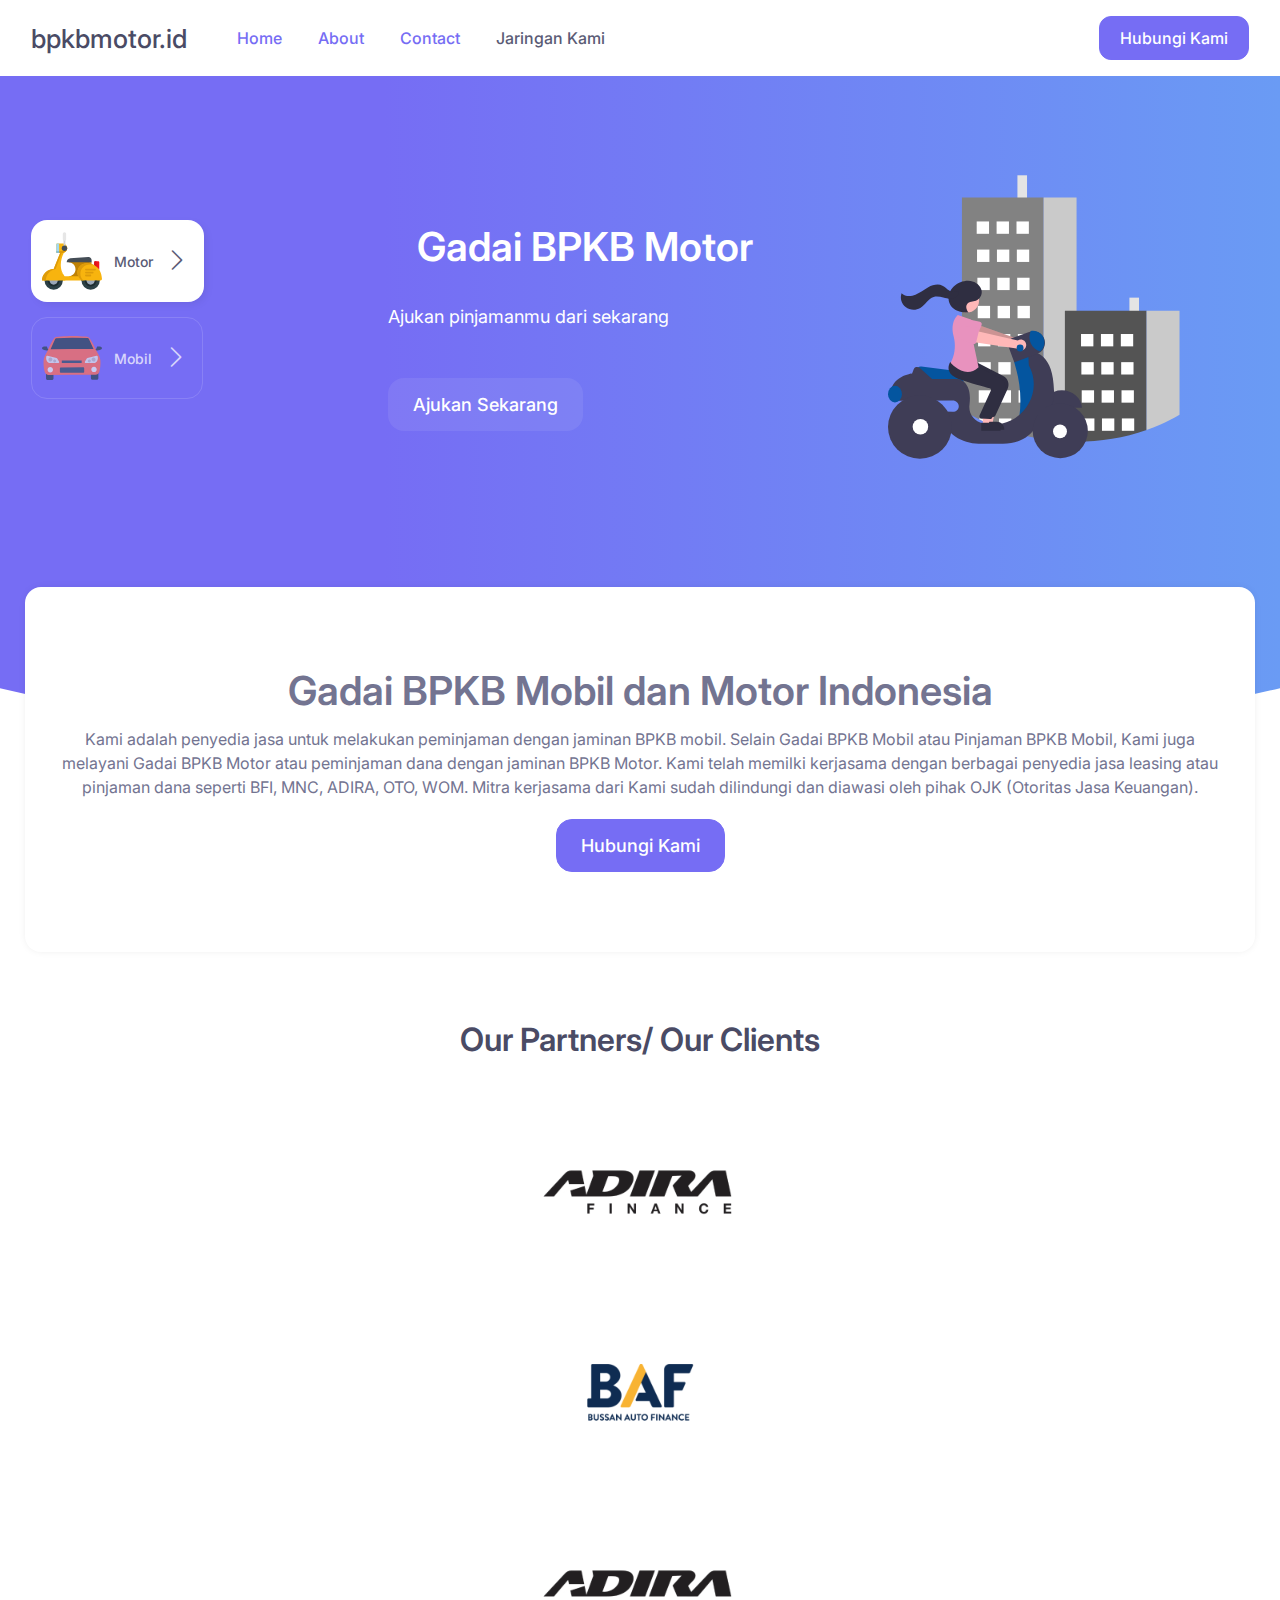
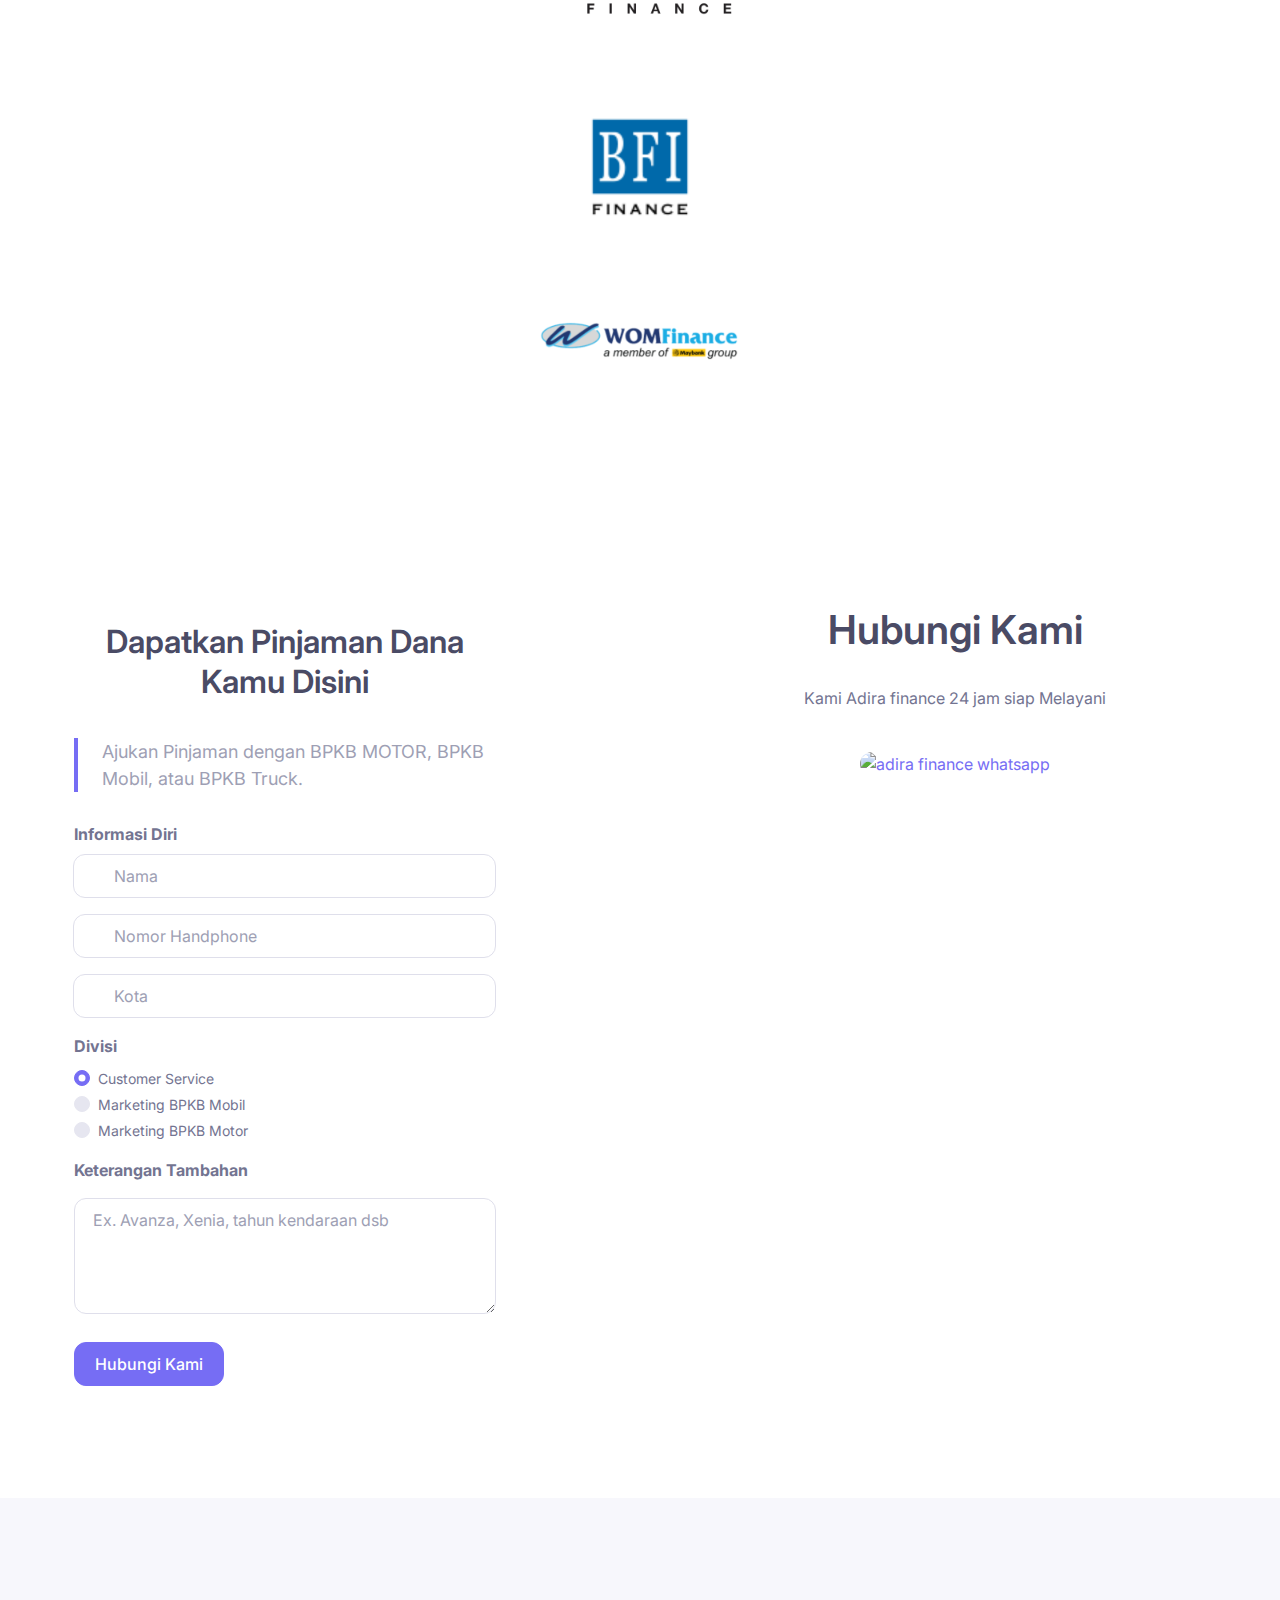
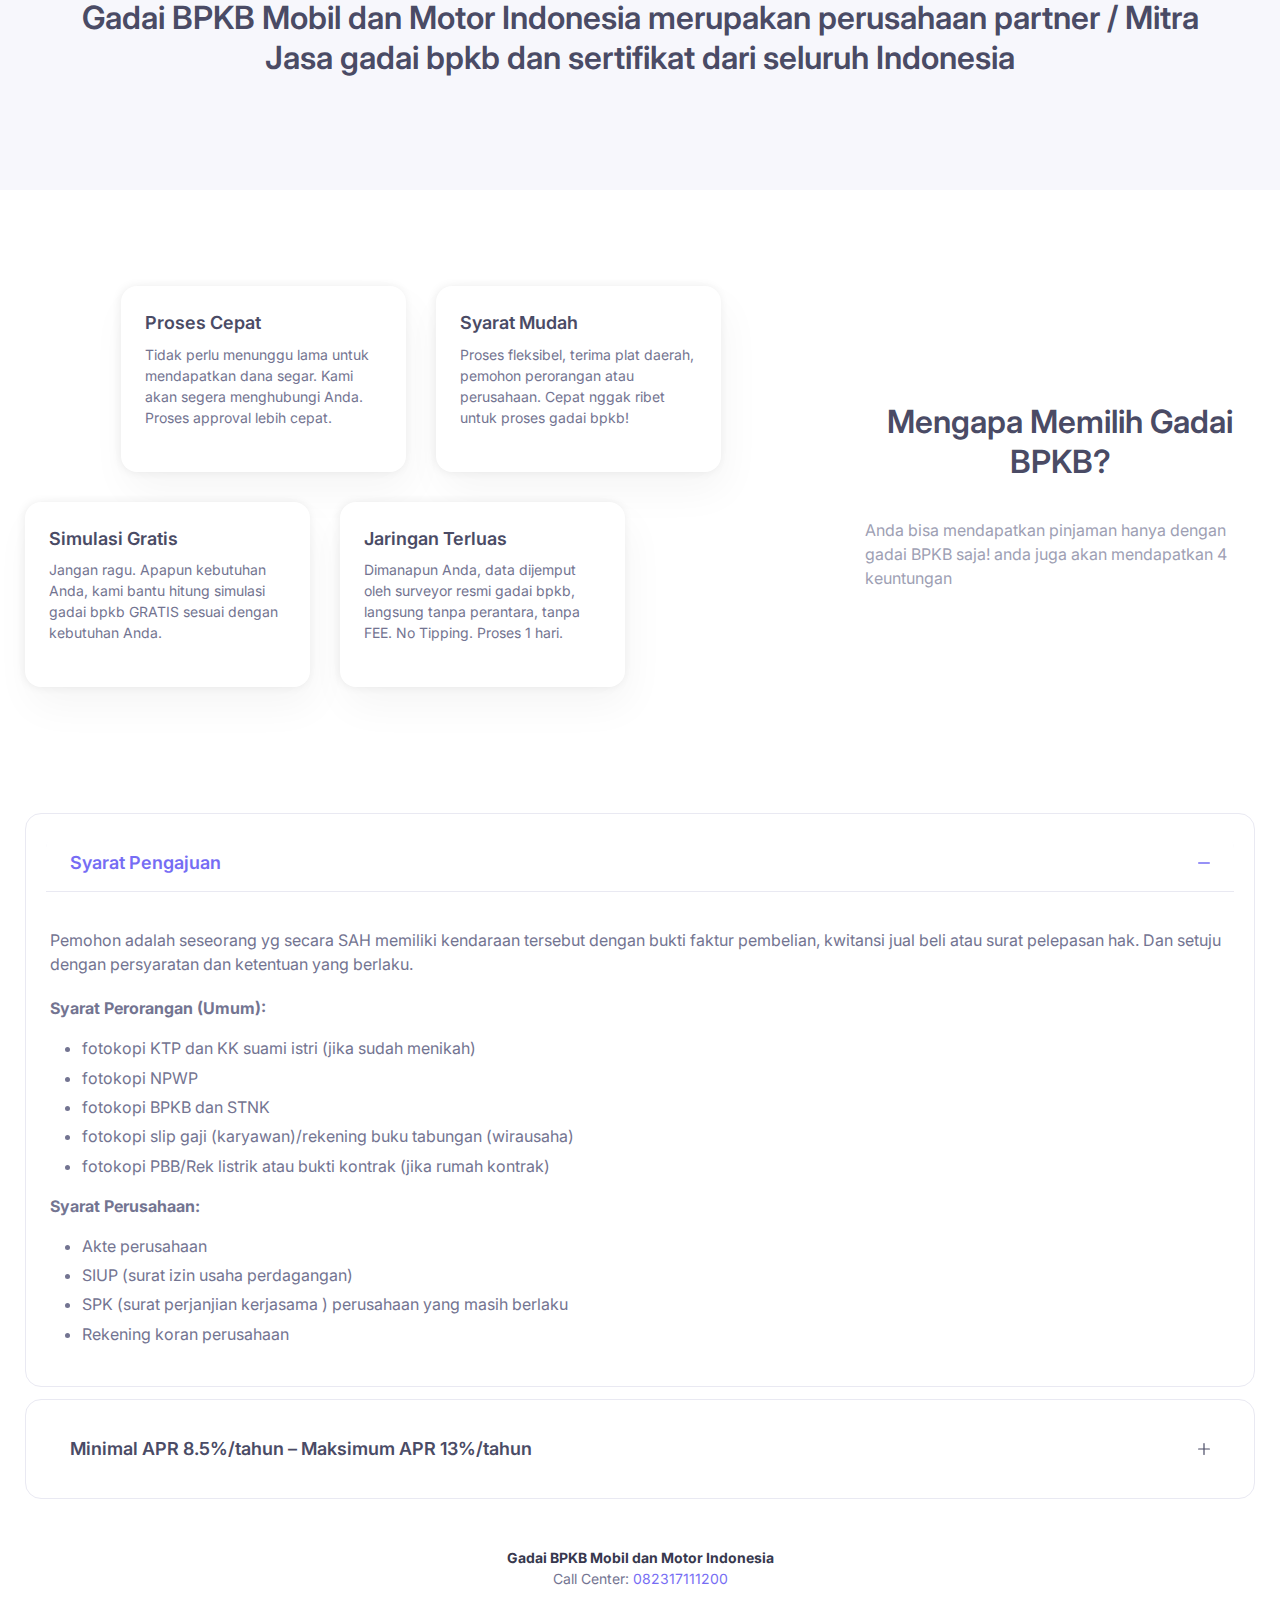
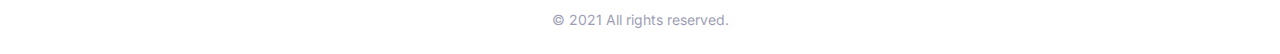
==== commit db9cd765: "first commit" ====
--- a/agunanbpkb.html
+++ b/agunanbpkb.html
@@ -1,51 +1,61 @@
 <!doctype html>
 <html>
   <head>
+    <title>bpkbmotor.id</title>
+
+    <!-- SEO Meta Tags-->
+    <meta name="description" content="" />
+    <meta name="keywords" content="" />
+    <meta name="author" content="" />
+
+    <!-- Viewport -->
     <meta charset="UTF-8" />
     <meta name="viewport" content="width=device-width, initial-scale=1.0" />
-    <title>Gadai BPKB Mobil dan Motor</title>
-    <meta
-      name="description"
-      content="Kami membantu anda untuk gadai bpkb motor dan mobil. Bisa memilih berbagai ragam leasing dan disesuaikan dengan kebutuhan kamu."
+
+    <!-- Import Google Font-->
+    <link rel="preconnect" href="https://fonts.googleapis.com" />
+    <link rel="preconnect" href="https://fonts.gstatic.com" crossorigin="" />
+    <link
+      href="https://fonts.googleapis.com/css2?family=Inter:wght@400;500;600;700&amp;display=swap"
+      rel="stylesheet"
+      id="google-font"
     />
-    <meta name="keywords" content />
-    <meta name="viewport" content="width=device-width,initial-scale=1" />
-    <link rel="icon" type="image/svg" href="/favicon.svg" />
-
-    <script
-      async
-      src="https://www.googletagmanager.com/gtag/js?id=G-TNQXZTSYST"
-    ></script>
-    <script>
-      window.dataLayer = window.dataLayer || [];
-      function gtag() {
-        dataLayer.push(arguments);
-      }
-      gtag("js", new Date());
-
-      gtag("config", "G-TNQXZTSYST");
-    </script>
+    <!-- vendor styles-->
     <link
       rel="stylesheet"
       media="screen"
-      href="/vendor/simplebar/dist/simplebar.min.css"
+      href="vendor/simplebar/dist/simplebar.min.css"
     />
     <link
       rel="stylesheet"
       media="screen"
-      href="/vendor/tiny-slider/dist/tiny-slider.css"
+      href="vendor/tiny-slider/dist/tiny-slider.css"
     />
     <link
       rel="stylesheet"
       media="screen"
-      href="/vendor/fontawesome/css/all.css"
+      href="vendor/lightgallery.js/dist/css/lightgallery.min.css"
     />
-    <link rel="stylesheet" media="screen" href="/css/theme.min.css" />
-    <script
-      async
-      src="https://pagead2.googlesyndication.com/pagead/js/adsbygoogle.js?client=ca-pub-6750800064446008"
-      crossorigin="anonymous"
-    ></script>
+    <link
+      rel="stylesheet"
+      media="screen"
+      href="vendor/swiper/swiper-bundle.min.css"
+    />
+    <link
+      rel="stylesheet"
+      media="screen"
+      href="vendor/flatpickr/dist/flatpickr.min.css"
+    />
+    <!-- Main Theme Styles + Bootstrap-->
+    <link rel="stylesheet" media="screen" href="css/theme.min.css" />
+    <!-- Bootstrap CDN icon -->
+    <link
+      rel="stylesheet"
+      href="https://cdn.jsdelivr.net/npm/bootstrap-icons@1.11.1/font/bootstrap-icons.css"
+    />
+
+    <!-- Custom CSS -->
+    <link rel="stylesheet" href="css/slider.css" />
   </head>
   <body>
     <main class="page-wrapper">
@@ -66,10 +76,18 @@
           <div class="collapse navbar-collapse order-lg-2" id="navbarCollapse1">
             <ul class="navbar-nav me-auto">
               <li class="nav-item active">
-                <a class="nav-link" href="/">Beranda</a>
+                <a class="nav-link" href="index.html">Home</a>
+              </li>
+              <li class="nav-item active">
+                <a class="nav-link" href="pages/about.html">About </a>
+              </li>
+              <li class="nav-item active">
+                <a class="nav-link" href="pages/contact.html">Contact</a>
               </li>
               <li class="nav-item">
-                <a class="nav-link" href="/jaringan">Jaringan Kami</a>
+                <a class="nav-link" href="https://gadaibpkbmotor.id/jaringan"
+                  >Jaringan Kami</a
+                >
               </li>
             </ul>
           </div>
@@ -199,6 +217,7 @@
           </div>
         </div>
       </section>
+
       <section
         class="container position-relative zindex-5"
         style="margin-top: -275px"
@@ -229,6 +248,53 @@
           >
         </div>
       </section>
+
+      <section class="py-5">
+        <div class="container">
+          <h2>Our Partners/ Our Clients</h2>
+          <section class="customer-logos slider text-center">
+            <div class="slide text-center">
+              <img
+                src="images/logo adira.png"
+                class="text-center"
+                style="width: 200px !important"
+              />
+            </div>
+
+            <div class="slide text-center">
+              <img
+                src="images/logo baf.png"
+                class="text-center"
+                style="width: 200px !important"
+              />
+            </div>
+
+            <div class="slide text-center">
+              <img
+                src="images/logo adira.png"
+                class="text-center"
+                style="width: 200px !important"
+              />
+            </div>
+
+            <div class="slide text-center">
+              <img
+                src="images/logo bfi.png"
+                class="text-center"
+                style="width: 150px !important"
+              />
+            </div>
+            <div class="slide text-center">
+              <img
+                src="images/logo wom.png"
+                class="text-center"
+                style="width: 200px !important"
+              />
+            </div>
+          </section>
+        </div>
+      </section>
+
       <!-- CTA Netfin -->
       <section class="container bg-light py-5 rounded py-md-5">
         <div class="row">
@@ -362,6 +428,7 @@
           </div>
         </div>
       </section>
+
       <section
         class="bg-secondary bg-size-cover py-5 py-md-6"
         style="background-image: url(img/demo/business-consulting/cta-bg.png)"
@@ -548,6 +615,14 @@
         }
       </style>
     </main>
+
+    <!-- Slider -->
+    <script src="//maxcdn.bootstrapcdn.com/bootstrap/4.1.1/js/bootstrap.min.js"></script>
+    <script src="//cdnjs.cloudflare.com/ajax/libs/jquery/3.2.1/jquery.min.js"></script>
+    <!------ Include the above in your HEAD tag ---------->
+
+    <script src="https://cdnjs.cloudflare.com/ajax/libs/slick-carousel/1.6.0/slick.js"></script>
+
     <script src="/vendor/bootstrap/dist/js/bootstrap.bundle.min.js"></script>
     <script src="/vendor/simplebar/dist/simplebar.min.js"></script>
     <script src="/vendor/smooth-scroll/dist/smooth-scroll.polyfills.min.js"></script>
@@ -557,6 +632,7 @@
     <script src="/vendor/parallax-js/dist/parallax.min.js"></script>
 
     <script src="/js/theme.min.js"></script>
+    <script src="/js/slider.js"></script>
 
     <script type="text/javascript">
       // var Tawk_API=Tawk_API||{}, Tawk_LoadStart=new Date();
--- a/vendor/lightgallery.js/dist/css/lightgallery.min.css
+++ b/vendor/lightgallery.js/dist/css/lightgallery.min.css
@@ -0,0 +1 @@
+@font-face{font-family:lg;src:url(../fonts/lg.ttf?22t19m) format("truetype"),url(../fonts/lg.woff?22t19m) format("woff"),url(../fonts/lg.svg?22t19m#lg) format("svg");font-weight:400;font-style:normal;font-display:block}.lg-icon{font-family:lg!important;speak:never;font-style:normal;font-weight:400;font-variant:normal;text-transform:none;line-height:1;-webkit-font-smoothing:antialiased;-moz-osx-font-smoothing:grayscale}.lg-actions .lg-next,.lg-actions .lg-prev{border-radius:2px;color:#999;cursor:pointer;display:block;font-size:22px;margin-top:-10px;padding:8px 10px 9px;position:absolute;top:50%;z-index:1080;outline:0;border:none;background-color:transparent}.lg-actions .lg-next.disabled,.lg-actions .lg-prev.disabled{pointer-events:none;opacity:.5}.lg-actions .lg-next:hover,.lg-actions .lg-prev:hover{color:#FFF}.lg-actions .lg-next{right:20px}.lg-actions .lg-next:before{content:"\e095"}.lg-actions .lg-prev{left:20px}.lg-actions .lg-prev:after{content:"\e094"}@-webkit-keyframes lg-right-end{0%,100%{left:0}50%{left:-30px}}@-moz-keyframes lg-right-end{0%,100%{left:0}50%{left:-30px}}@-ms-keyframes lg-right-end{0%,100%{left:0}50%{left:-30px}}@keyframes lg-right-end{0%,100%{left:0}50%{left:-30px}}@-webkit-keyframes lg-left-end{0%,100%{left:0}50%{left:30px}}@-moz-keyframes lg-left-end{0%,100%{left:0}50%{left:30px}}@-ms-keyframes lg-left-end{0%,100%{left:0}50%{left:30px}}@keyframes lg-left-end{0%,100%{left:0}50%{left:30px}}.lg-outer.lg-right-end .lg-object{-webkit-animation:lg-right-end .3s;-o-animation:lg-right-end .3s;animation:lg-right-end .3s;position:relative}.lg-outer.lg-left-end .lg-object{-webkit-animation:lg-left-end .3s;-o-animation:lg-left-end .3s;animation:lg-left-end .3s;position:relative}.lg-toolbar{z-index:1082;left:0;position:absolute;top:0;width:100%;background-color:rgba(0,0,0,.45)}.lg-toolbar .lg-icon{color:#999;cursor:pointer;float:right;font-size:24px;height:47px;line-height:27px;padding:10px 0;text-align:center;width:50px;text-decoration:none!important;outline:0;background:0 0;border:none;box-shadow:none;-webkit-transition:color .2s linear;-o-transition:color .2s linear;transition:color .2s linear}.lg-toolbar .lg-icon:hover{color:#FFF}.lg-toolbar .lg-close:after{content:"\e070"}.lg-toolbar .lg-download:after{content:"\e0f2"}.lg-sub-html{background-color:rgba(0,0,0,.45);bottom:0;color:#EEE;font-size:16px;left:0;padding:10px 40px;position:fixed;right:0;text-align:center;z-index:1080}.lg-sub-html h4{margin:0;font-size:13px;font-weight:700}.lg-sub-html p{font-size:12px;margin:5px 0 0}#lg-counter{color:#999;display:inline-block;font-size:16px;padding-left:20px;padding-top:12px;vertical-align:middle}.lg-next,.lg-prev,.lg-toolbar{opacity:1;-webkit-transition:-webkit-transform .35s cubic-bezier(0,0,.25,1) 0s,opacity .35s cubic-bezier(0,0,.25,1) 0s,color .2s linear;-moz-transition:-moz-transform .35s cubic-bezier(0,0,.25,1) 0s,opacity .35s cubic-bezier(0,0,.25,1) 0s,color .2s linear;-o-transition:-o-transform .35s cubic-bezier(0,0,.25,1) 0s,opacity .35s cubic-bezier(0,0,.25,1) 0s,color .2s linear;transition:transform .35s cubic-bezier(0,0,.25,1) 0s,opacity .35s cubic-bezier(0,0,.25,1) 0s,color .2s linear}.lg-hide-items .lg-prev{opacity:0;-webkit-transform:translate3d(-10px,0,0);transform:translate3d(-10px,0,0)}.lg-hide-items .lg-next{opacity:0;-webkit-transform:translate3d(10px,0,0);transform:translate3d(10px,0,0)}.lg-hide-items .lg-toolbar{opacity:0;-webkit-transform:translate3d(0,-10px,0);transform:translate3d(0,-10px,0)}body:not(.lg-from-hash) .lg-outer.lg-start-zoom .lg-object{-webkit-transform:scale3d(.5,.5,.5);transform:scale3d(.5,.5,.5);opacity:0;-webkit-transition:-webkit-transform 250ms cubic-bezier(0,0,.25,1) 0s,opacity 250ms cubic-bezier(0,0,.25,1)!important;-moz-transition:-moz-transform 250ms cubic-bezier(0,0,.25,1) 0s,opacity 250ms cubic-bezier(0,0,.25,1)!important;-o-transition:-o-transform 250ms cubic-bezier(0,0,.25,1) 0s,opacity 250ms cubic-bezier(0,0,.25,1)!important;transition:transform 250ms cubic-bezier(0,0,.25,1) 0s,opacity 250ms cubic-bezier(0,0,.25,1)!important;-webkit-transform-origin:50% 50%;-moz-transform-origin:50% 50%;-ms-transform-origin:50% 50%;transform-origin:50% 50%}body:not(.lg-from-hash) .lg-outer.lg-start-zoom .lg-item.lg-complete .lg-object{-webkit-transform:scale3d(1,1,1);transform:scale3d(1,1,1);opacity:1}.lg-outer .lg-thumb-outer{background-color:#0D0A0A;bottom:0;position:absolute;width:100%;z-index:1080;max-height:350px;-webkit-transform:translate3d(0,100%,0);transform:translate3d(0,100%,0);-webkit-transition:-webkit-transform .25s cubic-bezier(0,0,.25,1) 0s;-moz-transition:-moz-transform .25s cubic-bezier(0,0,.25,1) 0s;-o-transition:-o-transform .25s cubic-bezier(0,0,.25,1) 0s;transition:transform .25s cubic-bezier(0,0,.25,1) 0s}.lg-outer .lg-thumb-outer.lg-grab .lg-thumb-item{cursor:-webkit-grab;cursor:-moz-grab;cursor:-o-grab;cursor:-ms-grab;cursor:grab}.lg-outer .lg-thumb-outer.lg-grabbing .lg-thumb-item{cursor:move;cursor:-webkit-grabbing;cursor:-moz-grabbing;cursor:-o-grabbing;cursor:-ms-grabbing;cursor:grabbing}.lg-outer .lg-thumb-outer.lg-dragging .lg-thumb{-webkit-transition-duration:0s!important;transition-duration:0s!important}.lg-outer.lg-thumb-open .lg-thumb-outer{-webkit-transform:translate3d(0,0,0);transform:translate3d(0,0,0)}.lg-outer .lg-thumb{padding:10px 0;height:100%;margin-bottom:-5px}.lg-outer .lg-thumb-item{cursor:pointer;float:left;overflow:hidden;height:100%;border:2px solid #FFF;border-radius:4px;margin-bottom:5px}@media (min-width:1025px){.lg-outer .lg-thumb-item{-webkit-transition:border-color .25s ease;-o-transition:border-color .25s ease;transition:border-color .25s ease}}.lg-outer .lg-thumb-item.active,.lg-outer .lg-thumb-item:hover{border-color:#a90707}.lg-outer .lg-thumb-item img{width:100%;height:100%;object-fit:cover}.lg-outer.lg-has-thumb .lg-item{padding-bottom:120px}.lg-outer.lg-can-toggle .lg-item{padding-bottom:0}.lg-outer.lg-pull-caption-up .lg-sub-html{-webkit-transition:bottom .25s ease;-o-transition:bottom .25s ease;transition:bottom .25s ease}.lg-outer.lg-pull-caption-up.lg-thumb-open .lg-sub-html{bottom:100px}.lg-outer .lg-toggle-thumb{background-color:#0D0A0A;border-radius:2px 2px 0 0;color:#999;cursor:pointer;font-size:24px;height:39px;line-height:27px;padding:5px 0;position:absolute;right:20px;text-align:center;top:-39px;width:50px;outline:0;border:none}.lg-outer .lg-toggle-thumb:after{content:"\e1ff"}.lg-outer .lg-toggle-thumb:hover{color:#FFF}.lg-outer .lg-video-cont{display:inline-block;vertical-align:middle;max-width:1140px;max-height:100%;width:100%;padding:0 5px}.lg-outer .lg-video{width:100%;height:0;padding-bottom:56.25%;overflow:hidden;position:relative}.lg-outer .lg-video .lg-object{display:inline-block;position:absolute;top:0;left:0;width:100%!important;height:100%!important}.lg-outer .lg-video .lg-video-play{width:84px;height:59px;position:absolute;left:50%;top:50%;margin-left:-42px;margin-top:-30px;z-index:1080;cursor:pointer}.lg-outer .lg-has-vimeo .lg-video-play{background:url(../img/vimeo-play.png) no-repeat}.lg-outer .lg-has-vimeo:hover .lg-video-play{background:url(../img/vimeo-play.png) 0 -58px no-repeat}.lg-outer .lg-has-html5 .lg-video-play{background:url(../img/video-play.png) no-repeat;height:64px;margin-left:-32px;margin-top:-32px;width:64px;opacity:.8}.lg-outer .lg-has-html5:hover .lg-video-play{opacity:1}.lg-outer .lg-has-youtube .lg-video-play{background:url(../img/youtube-play.png) no-repeat}.lg-outer .lg-has-youtube:hover .lg-video-play{background:url(../img/youtube-play.png) 0 -60px no-repeat}.lg-outer .lg-video-object{width:100%!important;height:100%!important;position:absolute;top:0;left:0}.lg-outer .lg-has-video .lg-video-object{visibility:hidden}.lg-outer .lg-has-video.lg-video-playing .lg-object,.lg-outer .lg-has-video.lg-video-playing .lg-video-play{display:none}.lg-outer .lg-has-video.lg-video-playing .lg-video-object{visibility:visible}.lg-progress-bar{background-color:#333;height:5px;left:0;position:absolute;top:0;width:100%;z-index:1083;opacity:0;-webkit-transition:opacity 80ms ease 0s;-moz-transition:opacity 80ms ease 0s;-o-transition:opacity 80ms ease 0s;transition:opacity 80ms ease 0s}.lg-progress-bar .lg-progress{background-color:#a90707;height:5px;width:0}.lg-progress-bar.lg-start .lg-progress{width:100%}.lg-show-autoplay .lg-progress-bar{opacity:1}.lg-autoplay-button:after{content:"\e01d"}.lg-show-autoplay .lg-autoplay-button:after{content:"\e01a"}.lg-outer.lg-css3.lg-zoom-dragging .lg-item.lg-complete.lg-zoomable .lg-image,.lg-outer.lg-css3.lg-zoom-dragging .lg-item.lg-complete.lg-zoomable .lg-img-wrap{-webkit-transition-duration:0s;transition-duration:0s}.lg-outer.lg-use-transition-for-zoom .lg-item.lg-complete.lg-zoomable .lg-img-wrap{-webkit-transition:-webkit-transform .3s cubic-bezier(0,0,.25,1) 0s;-moz-transition:-moz-transform .3s cubic-bezier(0,0,.25,1) 0s;-o-transition:-o-transform .3s cubic-bezier(0,0,.25,1) 0s;transition:transform .3s cubic-bezier(0,0,.25,1) 0s}.lg-outer.lg-use-left-for-zoom .lg-item.lg-complete.lg-zoomable .lg-img-wrap{-webkit-transition:left .3s cubic-bezier(0,0,.25,1) 0s,top .3s cubic-bezier(0,0,.25,1) 0s;-moz-transition:left .3s cubic-bezier(0,0,.25,1) 0s,top .3s cubic-bezier(0,0,.25,1) 0s;-o-transition:left .3s cubic-bezier(0,0,.25,1) 0s,top .3s cubic-bezier(0,0,.25,1) 0s;transition:left .3s cubic-bezier(0,0,.25,1) 0s,top .3s cubic-bezier(0,0,.25,1) 0s}.lg-outer .lg-item.lg-complete.lg-zoomable .lg-img-wrap{-webkit-transform:translate3d(0,0,0);transform:translate3d(0,0,0);-webkit-backface-visibility:hidden;-moz-backface-visibility:hidden;backface-visibility:hidden}.lg-outer .lg-item.lg-complete.lg-zoomable .lg-image{-webkit-transform:scale3d(1,1,1);transform:scale3d(1,1,1);-webkit-transition:-webkit-transform .3s cubic-bezier(0,0,.25,1) 0s,opacity .15s!important;-moz-transition:-moz-transform .3s cubic-bezier(0,0,.25,1) 0s,opacity .15s!important;-o-transition:-o-transform .3s cubic-bezier(0,0,.25,1) 0s,opacity .15s!important;transition:transform .3s cubic-bezier(0,0,.25,1) 0s,opacity .15s!important;-webkit-transform-origin:0 0;-moz-transform-origin:0 0;-ms-transform-origin:0 0;transform-origin:0 0;-webkit-backface-visibility:hidden;-moz-backface-visibility:hidden;backface-visibility:hidden}#lg-zoom-in:after{content:"\e311"}#lg-actual-size{font-size:20px}#lg-actual-size:after{content:"\e033"}#lg-zoom-out{opacity:.5;pointer-events:none}#lg-zoom-out:after{content:"\e312"}.lg-zoomed #lg-zoom-out{opacity:1;pointer-events:auto}.lg-outer .lg-pager-outer{bottom:60px;left:0;position:absolute;right:0;text-align:center;z-index:1080;height:10px}.lg-outer .lg-pager-outer.lg-pager-hover .lg-pager-cont{overflow:visible}.lg-outer .lg-pager-cont{cursor:pointer;display:inline-block;overflow:hidden;position:relative;vertical-align:top;margin:0 5px}.lg-outer .lg-pager-cont:hover .lg-pager-thumb-cont{opacity:1;-webkit-transform:translate3d(0,0,0);transform:translate3d(0,0,0)}.lg-outer .lg-pager-cont.lg-pager-active .lg-pager{box-shadow:0 0 0 2px #fff inset}.lg-outer .lg-pager-thumb-cont{background-color:#fff;color:#FFF;bottom:100%;height:83px;left:0;margin-bottom:20px;margin-left:-60px;opacity:0;padding:5px;position:absolute;width:120px;border-radius:3px;-webkit-transition:opacity .15s ease 0s,-webkit-transform .15s ease 0s;-moz-transition:opacity .15s ease 0s,-moz-transform .15s ease 0s;-o-transition:opacity .15s ease 0s,-o-transform .15s ease 0s;transition:opacity .15s ease 0s,transform .15s ease 0s;-webkit-transform:translate3d(0,5px,0);transform:translate3d(0,5px,0)}.lg-outer .lg-pager-thumb-cont img{width:100%;height:100%}.lg-outer .lg-pager{background-color:rgba(255,255,255,.5);border-radius:50%;box-shadow:0 0 0 8px rgba(255,255,255,.7) inset;display:block;height:12px;-webkit-transition:box-shadow .3s ease 0s;-o-transition:box-shadow .3s ease 0s;transition:box-shadow .3s ease 0s;width:12px}.lg-outer .lg-pager:focus,.lg-outer .lg-pager:hover{box-shadow:0 0 0 8px #fff inset}.lg-outer .lg-caret{border-left:10px solid transparent;border-right:10px solid transparent;border-top:10px dashed;bottom:-10px;display:inline-block;height:0;left:50%;margin-left:-5px;position:absolute;vertical-align:middle;width:0}.lg-fullscreen:after{content:"\e20c"}.lg-fullscreen-on .lg-fullscreen:after{content:"\e20d"}.lg-outer #lg-dropdown-overlay{background-color:rgba(0,0,0,.25);bottom:0;cursor:default;left:0;position:fixed;right:0;top:0;z-index:1081;opacity:0;visibility:hidden;-webkit-transition:visibility 0s linear .18s,opacity .18s linear 0s;-o-transition:visibility 0s linear .18s,opacity .18s linear 0s;transition:visibility 0s linear .18s,opacity .18s linear 0s}.lg-outer.lg-dropdown-active #lg-dropdown-overlay,.lg-outer.lg-dropdown-active .lg-dropdown{-webkit-transition-delay:0s;transition-delay:0s;-moz-transform:translate3d(0,0,0);-o-transform:translate3d(0,0,0);-ms-transform:translate3d(0,0,0);-webkit-transform:translate3d(0,0,0);transform:translate3d(0,0,0);opacity:1;visibility:visible}.lg-outer.lg-dropdown-active #lg-share{color:#FFF}.lg-outer .lg-dropdown{background-color:#fff;border-radius:2px;font-size:14px;list-style-type:none;margin:0;padding:10px 0;position:absolute;right:0;text-align:left;top:50px;opacity:0;visibility:hidden;-moz-transform:translate3d(0,5px,0);-o-transform:translate3d(0,5px,0);-ms-transform:translate3d(0,5px,0);-webkit-transform:translate3d(0,5px,0);transform:translate3d(0,5px,0);-webkit-transition:-webkit-transform .18s linear 0s,visibility 0s linear .5s,opacity .18s linear 0s;-moz-transition:-moz-transform .18s linear 0s,visibility 0s linear .5s,opacity .18s linear 0s;-o-transition:-o-transform .18s linear 0s,visibility 0s linear .5s,opacity .18s linear 0s;transition:transform .18s linear 0s,visibility 0s linear .5s,opacity .18s linear 0s}.lg-outer .lg-dropdown:after{content:"";display:block;height:0;width:0;position:absolute;border:8px solid transparent;border-bottom-color:#FFF;right:16px;top:-16px}.lg-outer .lg-dropdown>li:last-child{margin-bottom:0}.lg-outer .lg-dropdown>li:hover .lg-icon,.lg-outer .lg-dropdown>li:hover a{color:#333}.lg-outer .lg-dropdown a{color:#333;display:block;white-space:pre;padding:4px 12px;font-family:"Open Sans","Helvetica Neue",Helvetica,Arial,sans-serif;font-size:12px}.lg-outer .lg-dropdown a:hover{background-color:rgba(0,0,0,.07)}.lg-outer .lg-dropdown .lg-dropdown-text{display:inline-block;line-height:1;margin-top:-3px;vertical-align:middle}.lg-outer .lg-dropdown .lg-icon{color:#333;display:inline-block;float:none;font-size:20px;height:auto;line-height:1;margin-right:8px;padding:0;vertical-align:middle;width:auto}.lg-outer,.lg-outer .lg,.lg-outer .lg-inner{height:100%;width:100%}.lg-outer #lg-share{position:relative}.lg-outer #lg-share:after{content:"\e80d"}.lg-outer #lg-share-facebook .lg-icon{color:#3b5998}.lg-outer #lg-share-facebook .lg-icon:after{content:"\e904"}.lg-outer #lg-share-twitter .lg-icon{color:#00aced}.lg-outer #lg-share-twitter .lg-icon:after{content:"\e907"}.lg-outer #lg-share-googleplus .lg-icon{color:#dd4b39}.lg-outer #lg-share-googleplus .lg-icon:after{content:"\e905"}.lg-outer #lg-share-pinterest .lg-icon{color:#cb2027}.lg-outer #lg-share-pinterest .lg-icon:after{content:"\e906"}.lg-outer .lg-img-rotate{position:absolute;padding:0 5px;left:0;right:0;top:0;bottom:0;-webkit-transition:-webkit-transform .3s cubic-bezier(.32,0,.67,0) 0s;-moz-transition:-moz-transform .3s cubic-bezier(.32,0,.67,0) 0s;-o-transition:-o-transform .3s cubic-bezier(.32,0,.67,0) 0s;transition:transform .3s cubic-bezier(.32,0,.67,0) 0s}.lg-rotate-left:after{content:"\e900"}.lg-rotate-right:after{content:"\e901"}.lg-icon.lg-flip-hor,.lg-icon.lg-flip-ver{font-size:26px}.lg-flip-hor:after{content:"\e902"}.lg-flip-ver:after{content:"\e903"}.lg-group:after,.lg-group:before{display:table;content:"";line-height:0}.lg-group:after{clear:both}.lg-outer{position:fixed;top:0;left:0;z-index:1050;opacity:0;outline:0;-webkit-transition:opacity .15s ease 0s;-o-transition:opacity .15s ease 0s;transition:opacity .15s ease 0s}.lg-outer *{-webkit-box-sizing:border-box;-moz-box-sizing:border-box;box-sizing:border-box}.lg-outer.lg-visible{opacity:1}.lg-outer.lg-css3 .lg-item.lg-current,.lg-outer.lg-css3 .lg-item.lg-next-slide,.lg-outer.lg-css3 .lg-item.lg-prev-slide{-webkit-transition-duration:inherit!important;transition-duration:inherit!important;-webkit-transition-timing-function:inherit!important;transition-timing-function:inherit!important}.lg-outer.lg-css3.lg-dragging .lg-item.lg-current,.lg-outer.lg-css3.lg-dragging .lg-item.lg-next-slide,.lg-outer.lg-css3.lg-dragging .lg-item.lg-prev-slide{-webkit-transition-duration:0s!important;transition-duration:0s!important;opacity:1}.lg-outer.lg-grab img.lg-object{cursor:-webkit-grab;cursor:-moz-grab;cursor:-o-grab;cursor:-ms-grab;cursor:grab}.lg-outer.lg-grabbing img.lg-object{cursor:move;cursor:-webkit-grabbing;cursor:-moz-grabbing;cursor:-o-grabbing;cursor:-ms-grabbing;cursor:grabbing}.lg-outer .lg{position:relative;overflow:hidden;margin-left:auto;margin-right:auto;max-width:100%;max-height:100%}.lg-outer .lg-inner{position:absolute;left:0;top:0;white-space:nowrap}.lg-outer .lg-item{background:url(../img/loading.gif) center center no-repeat;display:none!important}.lg-outer.lg-css .lg-current,.lg-outer.lg-css3 .lg-current,.lg-outer.lg-css3 .lg-next-slide,.lg-outer.lg-css3 .lg-prev-slide{display:inline-block!important}.lg-outer .lg-img-wrap,.lg-outer .lg-item{display:inline-block;text-align:center;position:absolute;width:100%;height:100%}.lg-outer .lg-img-wrap:before,.lg-outer .lg-item:before{content:"";display:inline-block;height:50%;width:1px;margin-right:-1px}.lg-outer .lg-img-wrap{position:absolute;padding:0 5px;left:0;right:0;top:0;bottom:0}.lg-outer .lg-item.lg-complete{background-image:none}.lg-outer .lg-item.lg-current{z-index:1060}.lg-outer .lg-image{display:inline-block;vertical-align:middle;max-width:100%;max-height:100%;width:auto!important;height:auto!important}.lg-outer.lg-show-after-load .lg-item .lg-object,.lg-outer.lg-show-after-load .lg-item .lg-video-play{opacity:0;-webkit-transition:opacity .15s ease 0s;-o-transition:opacity .15s ease 0s;transition:opacity .15s ease 0s}.lg-outer.lg-show-after-load .lg-item.lg-complete .lg-object,.lg-outer.lg-show-after-load .lg-item.lg-complete .lg-video-play{opacity:1}.lg-outer .lg-empty-html,.lg-outer.lg-hide-download #lg-download{display:none}.lg-backdrop{position:fixed;top:0;left:0;right:0;bottom:0;z-index:1040;background-color:#000;opacity:0;-webkit-transition:opacity .15s ease 0s;-o-transition:opacity .15s ease 0s;transition:opacity .15s ease 0s}.lg-backdrop.in{opacity:1}.lg-css3.lg-no-trans .lg-current,.lg-css3.lg-no-trans .lg-next-slide,.lg-css3.lg-no-trans .lg-prev-slide{-webkit-transition:none 0s ease 0s!important;-moz-transition:none 0s ease 0s!important;-o-transition:none 0s ease 0s!important;transition:none 0s ease 0s!important}.lg-css3.lg-use-css3 .lg-item,.lg-css3.lg-use-left .lg-item{-webkit-backface-visibility:hidden;-moz-backface-visibility:hidden;backface-visibility:hidden}.lg-css3.lg-fade .lg-item{opacity:0}.lg-css3.lg-fade .lg-item.lg-current{opacity:1}.lg-css3.lg-fade .lg-item.lg-current,.lg-css3.lg-fade .lg-item.lg-next-slide,.lg-css3.lg-fade .lg-item.lg-prev-slide{-webkit-transition:opacity .1s ease 0s;-moz-transition:opacity .1s ease 0s;-o-transition:opacity .1s ease 0s;transition:opacity .1s ease 0s}.lg-css3.lg-slide.lg-use-css3 .lg-item{opacity:0}.lg-css3.lg-slide.lg-use-css3 .lg-item.lg-prev-slide{-webkit-transform:translate3d(-100%,0,0);transform:translate3d(-100%,0,0)}.lg-css3.lg-slide.lg-use-css3 .lg-item.lg-next-slide{-webkit-transform:translate3d(100%,0,0);transform:translate3d(100%,0,0)}.lg-css3.lg-slide.lg-use-css3 .lg-item.lg-current{-webkit-transform:translate3d(0,0,0);transform:translate3d(0,0,0);opacity:1}.lg-css3.lg-slide.lg-use-css3 .lg-item.lg-current,.lg-css3.lg-slide.lg-use-css3 .lg-item.lg-next-slide,.lg-css3.lg-slide.lg-use-css3 .lg-item.lg-prev-slide{-webkit-transition:-webkit-transform 1s cubic-bezier(0,0,.25,1) 0s,opacity .1s ease 0s;-moz-transition:-moz-transform 1s cubic-bezier(0,0,.25,1) 0s,opacity .1s ease 0s;-o-transition:-o-transform 1s cubic-bezier(0,0,.25,1) 0s,opacity .1s ease 0s;transition:transform 1s cubic-bezier(0,0,.25,1) 0s,opacity .1s ease 0s}.lg-css3.lg-slide.lg-use-left .lg-item{opacity:0;position:absolute;left:0}.lg-css3.lg-slide.lg-use-left .lg-item.lg-prev-slide{left:-100%}.lg-css3.lg-slide.lg-use-left .lg-item.lg-next-slide{left:100%}.lg-css3.lg-slide.lg-use-left .lg-item.lg-current{left:0;opacity:1}.lg-css3.lg-slide.lg-use-left .lg-item.lg-current,.lg-css3.lg-slide.lg-use-left .lg-item.lg-next-slide,.lg-css3.lg-slide.lg-use-left .lg-item.lg-prev-slide{-webkit-transition:left 1s cubic-bezier(0,0,.25,1) 0s,opacity .1s ease 0s;-moz-transition:left 1s cubic-bezier(0,0,.25,1) 0s,opacity .1s ease 0s;-o-transition:left 1s cubic-bezier(0,0,.25,1) 0s,opacity .1s ease 0s;transition:left 1s cubic-bezier(0,0,.25,1) 0s,opacity .1s ease 0s}--- a/vendor/flatpickr/dist/flatpickr.min.css
+++ b/vendor/flatpickr/dist/flatpickr.min.css
@@ -0,0 +1,13 @@
+.flatpickr-calendar{background:transparent;opacity:0;display:none;text-align:center;visibility:hidden;padding:0;-webkit-animation:none;animation:none;direction:ltr;border:0;font-size:14px;line-height:24px;border-radius:5px;position:absolute;width:307.875px;-webkit-box-sizing:border-box;box-sizing:border-box;-ms-touch-action:manipulation;touch-action:manipulation;background:#fff;-webkit-box-shadow:1px 0 0 #e6e6e6,-1px 0 0 #e6e6e6,0 1px 0 #e6e6e6,0 -1px 0 #e6e6e6,0 3px 13px rgba(0,0,0,0.08);box-shadow:1px 0 0 #e6e6e6,-1px 0 0 #e6e6e6,0 1px 0 #e6e6e6,0 -1px 0 #e6e6e6,0 3px 13px rgba(0,0,0,0.08)}.flatpickr-calendar.open,.flatpickr-calendar.inline{opacity:1;max-height:640px;visibility:visible}.flatpickr-calendar.open{display:inline-block;z-index:99999}.flatpickr-calendar.animate.open{-webkit-animation:fpFadeInDown 300ms cubic-bezier(.23,1,.32,1);animation:fpFadeInDown 300ms cubic-bezier(.23,1,.32,1)}.flatpickr-calendar.inline{display:block;position:relative;top:2px}.flatpickr-calendar.static{position:absolute;top:calc(100% + 2px)}.flatpickr-calendar.static.open{z-index:999;display:block}.flatpickr-calendar.multiMonth .flatpickr-days .dayContainer:nth-child(n+1) .flatpickr-day.inRange:nth-child(7n+7){-webkit-box-shadow:none !important;box-shadow:none !important}.flatpickr-calendar.multiMonth .flatpickr-days .dayContainer:nth-child(n+2) .flatpickr-day.inRange:nth-child(7n+1){-webkit-box-shadow:-2px 0 0 #e6e6e6,5px 0 0 #e6e6e6;box-shadow:-2px 0 0 #e6e6e6,5px 0 0 #e6e6e6}.flatpickr-calendar .hasWeeks .dayContainer,.flatpickr-calendar .hasTime .dayContainer{border-bottom:0;border-bottom-right-radius:0;border-bottom-left-radius:0}.flatpickr-calendar .hasWeeks .dayContainer{border-left:0}.flatpickr-calendar.hasTime .flatpickr-time{height:40px;border-top:1px solid #e6e6e6}.flatpickr-calendar.noCalendar.hasTime .flatpickr-time{height:auto}.flatpickr-calendar:before,.flatpickr-calendar:after{position:absolute;display:block;pointer-events:none;border:solid transparent;content:'';height:0;width:0;left:22px}.flatpickr-calendar.rightMost:before,.flatpickr-calendar.arrowRight:before,.flatpickr-calendar.rightMost:after,.flatpickr-calendar.arrowRight:after{left:auto;right:22px}.flatpickr-calendar.arrowCenter:before,.flatpickr-calendar.arrowCenter:after{left:50%;right:50%}.flatpickr-calendar:before{border-width:5px;margin:0 -5px}.flatpickr-calendar:after{border-width:4px;margin:0 -4px}.flatpickr-calendar.arrowTop:before,.flatpickr-calendar.arrowTop:after{bottom:100%}.flatpickr-calendar.arrowTop:before{border-bottom-color:#e6e6e6}.flatpickr-calendar.arrowTop:after{border-bottom-color:#fff}.flatpickr-calendar.arrowBottom:before,.flatpickr-calendar.arrowBottom:after{top:100%}.flatpickr-calendar.arrowBottom:before{border-top-color:#e6e6e6}.flatpickr-calendar.arrowBottom:after{border-top-color:#fff}.flatpickr-calendar:focus{outline:0}.flatpickr-wrapper{position:relative;display:inline-block}.flatpickr-months{display:-webkit-box;display:-webkit-flex;display:-ms-flexbox;display:flex}.flatpickr-months .flatpickr-month{background:transparent;color:rgba(0,0,0,0.9);fill:rgba(0,0,0,0.9);height:34px;line-height:1;text-align:center;position:relative;-webkit-user-select:none;-moz-user-select:none;-ms-user-select:none;user-select:none;overflow:hidden;-webkit-box-flex:1;-webkit-flex:1;-ms-flex:1;flex:1}.flatpickr-months .flatpickr-prev-month,.flatpickr-months .flatpickr-next-month{text-decoration:none;cursor:pointer;position:absolute;top:0;height:34px;padding:10px;z-index:3;color:rgba(0,0,0,0.9);fill:rgba(0,0,0,0.9)}.flatpickr-months .flatpickr-prev-month.flatpickr-disabled,.flatpickr-months .flatpickr-next-month.flatpickr-disabled{display:none}.flatpickr-months .flatpickr-prev-month i,.flatpickr-months .flatpickr-next-month i{position:relative}.flatpickr-months .flatpickr-prev-month.flatpickr-prev-month,.flatpickr-months .flatpickr-next-month.flatpickr-prev-month{/*
+      /*rtl:begin:ignore*/left:0/*
+      /*rtl:end:ignore*/}/*
+      /*rtl:begin:ignore*/
+/*
+      /*rtl:end:ignore*/
+.flatpickr-months .flatpickr-prev-month.flatpickr-next-month,.flatpickr-months .flatpickr-next-month.flatpickr-next-month{/*
+      /*rtl:begin:ignore*/right:0/*
+      /*rtl:end:ignore*/}/*
+      /*rtl:begin:ignore*/
+/*
+      /*rtl:end:ignore*/
+.flatpickr-months .flatpickr-prev-month:hover,.flatpickr-months .flatpickr-next-month:hover{color:#959ea9}.flatpickr-months .flatpickr-prev-month:hover svg,.flatpickr-months .flatpickr-next-month:hover svg{fill:#f64747}.flatpickr-months .flatpickr-prev-month svg,.flatpickr-months .flatpickr-next-month svg{width:14px;height:14px}.flatpickr-months .flatpickr-prev-month svg path,.flatpickr-months .flatpickr-next-month svg path{-webkit-transition:fill .1s;transition:fill .1s;fill:inherit}.numInputWrapper{position:relative;height:auto}.numInputWrapper input,.numInputWrapper span{display:inline-block}.numInputWrapper input{width:100%}.numInputWrapper input::-ms-clear{display:none}.numInputWrapper input::-webkit-outer-spin-button,.numInputWrapper input::-webkit-inner-spin-button{margin:0;-webkit-appearance:none}.numInputWrapper span{position:absolute;right:0;width:14px;padding:0 4px 0 2px;height:50%;line-height:50%;opacity:0;cursor:pointer;border:1px solid rgba(57,57,57,0.15);-webkit-box-sizing:border-box;box-sizing:border-box}.numInputWrapper span:hover{background:rgba(0,0,0,0.1)}.numInputWrapper span:active{background:rgba(0,0,0,0.2)}.numInputWrapper span:after{display:block;content:"";position:absolute}.numInputWrapper span.arrowUp{top:0;border-bottom:0}.numInputWrapper span.arrowUp:after{border-left:4px solid transparent;border-right:4px solid transparent;border-bottom:4px solid rgba(57,57,57,0.6);top:26%}.numInputWrapper span.arrowDown{top:50%}.numInputWrapper span.arrowDown:after{border-left:4px solid transparent;border-right:4px solid transparent;border-top:4px solid rgba(57,57,57,0.6);top:40%}.numInputWrapper span svg{width:inherit;height:auto}.numInputWrapper span svg path{fill:rgba(0,0,0,0.5)}.numInputWrapper:hover{background:rgba(0,0,0,0.05)}.numInputWrapper:hover span{opacity:1}.flatpickr-current-month{font-size:135%;line-height:inherit;font-weight:300;color:inherit;position:absolute;width:75%;left:12.5%;padding:7.48px 0 0 0;line-height:1;height:34px;display:inline-block;text-align:center;-webkit-transform:translate3d(0,0,0);transform:translate3d(0,0,0)}.flatpickr-current-month span.cur-month{font-family:inherit;font-weight:700;color:inherit;display:inline-block;margin-left:.5ch;padding:0}.flatpickr-current-month span.cur-month:hover{background:rgba(0,0,0,0.05)}.flatpickr-current-month .numInputWrapper{width:6ch;width:7ch\0;display:inline-block}.flatpickr-current-month .numInputWrapper span.arrowUp:after{border-bottom-color:rgba(0,0,0,0.9)}.flatpickr-current-month .numInputWrapper span.arrowDown:after{border-top-color:rgba(0,0,0,0.9)}.flatpickr-current-month input.cur-year{background:transparent;-webkit-box-sizing:border-box;box-sizing:border-box;color:inherit;cursor:text;padding:0 0 0 .5ch;margin:0;display:inline-block;font-size:inherit;font-family:inherit;font-weight:300;line-height:inherit;height:auto;border:0;border-radius:0;vertical-align:initial;-webkit-appearance:textfield;-moz-appearance:textfield;appearance:textfield}.flatpickr-current-month input.cur-year:focus{outline:0}.flatpickr-current-month input.cur-year[disabled],.flatpickr-current-month input.cur-year[disabled]:hover{font-size:100%;color:rgba(0,0,0,0.5);background:transparent;pointer-events:none}.flatpickr-current-month .flatpickr-monthDropdown-months{appearance:menulist;background:transparent;border:none;border-radius:0;box-sizing:border-box;color:inherit;cursor:pointer;font-size:inherit;font-family:inherit;font-weight:300;height:auto;line-height:inherit;margin:-1px 0 0 0;outline:none;padding:0 0 0 .5ch;position:relative;vertical-align:initial;-webkit-box-sizing:border-box;-webkit-appearance:menulist;-moz-appearance:menulist;width:auto}.flatpickr-current-month .flatpickr-monthDropdown-months:focus,.flatpickr-current-month .flatpickr-monthDropdown-months:active{outline:none}.flatpickr-current-month .flatpickr-monthDropdown-months:hover{background:rgba(0,0,0,0.05)}.flatpickr-current-month .flatpickr-monthDropdown-months .flatpickr-monthDropdown-month{background-color:transparent;outline:none;padding:0}.flatpickr-weekdays{background:transparent;text-align:center;overflow:hidden;width:100%;display:-webkit-box;display:-webkit-flex;display:-ms-flexbox;display:flex;-webkit-box-align:center;-webkit-align-items:center;-ms-flex-align:center;align-items:center;height:28px}.flatpickr-weekdays .flatpickr-weekdaycontainer{display:-webkit-box;display:-webkit-flex;display:-ms-flexbox;display:flex;-webkit-box-flex:1;-webkit-flex:1;-ms-flex:1;flex:1}span.flatpickr-weekday{cursor:default;font-size:90%;background:transparent;color:rgba(0,0,0,0.54);line-height:1;margin:0;text-align:center;display:block;-webkit-box-flex:1;-webkit-flex:1;-ms-flex:1;flex:1;font-weight:bolder}.dayContainer,.flatpickr-weeks{padding:1px 0 0 0}.flatpickr-days{position:relative;overflow:hidden;display:-webkit-box;display:-webkit-flex;display:-ms-flexbox;display:flex;-webkit-box-align:start;-webkit-align-items:flex-start;-ms-flex-align:start;align-items:flex-start;width:307.875px}.flatpickr-days:focus{outline:0}.dayContainer{padding:0;outline:0;text-align:left;width:307.875px;min-width:307.875px;max-width:307.875px;-webkit-box-sizing:border-box;box-sizing:border-box;display:inline-block;display:-ms-flexbox;display:-webkit-box;display:-webkit-flex;display:flex;-webkit-flex-wrap:wrap;flex-wrap:wrap;-ms-flex-wrap:wrap;-ms-flex-pack:justify;-webkit-justify-content:space-around;justify-content:space-around;-webkit-transform:translate3d(0,0,0);transform:translate3d(0,0,0);opacity:1}.dayContainer + .dayContainer{-webkit-box-shadow:-1px 0 0 #e6e6e6;box-shadow:-1px 0 0 #e6e6e6}.flatpickr-day{background:none;border:1px solid transparent;border-radius:150px;-webkit-box-sizing:border-box;box-sizing:border-box;color:#393939;cursor:pointer;font-weight:400;width:14.2857143%;-webkit-flex-basis:14.2857143%;-ms-flex-preferred-size:14.2857143%;flex-basis:14.2857143%;max-width:39px;height:39px;line-height:39px;margin:0;display:inline-block;position:relative;-webkit-box-pack:center;-webkit-justify-content:center;-ms-flex-pack:center;justify-content:center;text-align:center}.flatpickr-day.inRange,.flatpickr-day.prevMonthDay.inRange,.flatpickr-day.nextMonthDay.inRange,.flatpickr-day.today.inRange,.flatpickr-day.prevMonthDay.today.inRange,.flatpickr-day.nextMonthDay.today.inRange,.flatpickr-day:hover,.flatpickr-day.prevMonthDay:hover,.flatpickr-day.nextMonthDay:hover,.flatpickr-day:focus,.flatpickr-day.prevMonthDay:focus,.flatpickr-day.nextMonthDay:focus{cursor:pointer;outline:0;background:#e6e6e6;border-color:#e6e6e6}.flatpickr-day.today{border-color:#959ea9}.flatpickr-day.today:hover,.flatpickr-day.today:focus{border-color:#959ea9;background:#959ea9;color:#fff}.flatpickr-day.selected,.flatpickr-day.startRange,.flatpickr-day.endRange,.flatpickr-day.selected.inRange,.flatpickr-day.startRange.inRange,.flatpickr-day.endRange.inRange,.flatpickr-day.selected:focus,.flatpickr-day.startRange:focus,.flatpickr-day.endRange:focus,.flatpickr-day.selected:hover,.flatpickr-day.startRange:hover,.flatpickr-day.endRange:hover,.flatpickr-day.selected.prevMonthDay,.flatpickr-day.startRange.prevMonthDay,.flatpickr-day.endRange.prevMonthDay,.flatpickr-day.selected.nextMonthDay,.flatpickr-day.startRange.nextMonthDay,.flatpickr-day.endRange.nextMonthDay{background:#569ff7;-webkit-box-shadow:none;box-shadow:none;color:#fff;border-color:#569ff7}.flatpickr-day.selected.startRange,.flatpickr-day.startRange.startRange,.flatpickr-day.endRange.startRange{border-radius:50px 0 0 50px}.flatpickr-day.selected.endRange,.flatpickr-day.startRange.endRange,.flatpickr-day.endRange.endRange{border-radius:0 50px 50px 0}.flatpickr-day.selected.startRange + .endRange:not(:nth-child(7n+1)),.flatpickr-day.startRange.startRange + .endRange:not(:nth-child(7n+1)),.flatpickr-day.endRange.startRange + .endRange:not(:nth-child(7n+1)){-webkit-box-shadow:-10px 0 0 #569ff7;box-shadow:-10px 0 0 #569ff7}.flatpickr-day.selected.startRange.endRange,.flatpickr-day.startRange.startRange.endRange,.flatpickr-day.endRange.startRange.endRange{border-radius:50px}.flatpickr-day.inRange{border-radius:0;-webkit-box-shadow:-5px 0 0 #e6e6e6,5px 0 0 #e6e6e6;box-shadow:-5px 0 0 #e6e6e6,5px 0 0 #e6e6e6}.flatpickr-day.flatpickr-disabled,.flatpickr-day.flatpickr-disabled:hover,.flatpickr-day.prevMonthDay,.flatpickr-day.nextMonthDay,.flatpickr-day.notAllowed,.flatpickr-day.notAllowed.prevMonthDay,.flatpickr-day.notAllowed.nextMonthDay{color:rgba(57,57,57,0.3);background:transparent;border-color:transparent;cursor:default}.flatpickr-day.flatpickr-disabled,.flatpickr-day.flatpickr-disabled:hover{cursor:not-allowed;color:rgba(57,57,57,0.1)}.flatpickr-day.week.selected{border-radius:0;-webkit-box-shadow:-5px 0 0 #569ff7,5px 0 0 #569ff7;box-shadow:-5px 0 0 #569ff7,5px 0 0 #569ff7}.flatpickr-day.hidden{visibility:hidden}.rangeMode .flatpickr-day{margin-top:1px}.flatpickr-weekwrapper{float:left}.flatpickr-weekwrapper .flatpickr-weeks{padding:0 12px;-webkit-box-shadow:1px 0 0 #e6e6e6;box-shadow:1px 0 0 #e6e6e6}.flatpickr-weekwrapper .flatpickr-weekday{float:none;width:100%;line-height:28px}.flatpickr-weekwrapper span.flatpickr-day,.flatpickr-weekwrapper span.flatpickr-day:hover{display:block;width:100%;max-width:none;color:rgba(57,57,57,0.3);background:transparent;cursor:default;border:none}.flatpickr-innerContainer{display:block;display:-webkit-box;display:-webkit-flex;display:-ms-flexbox;display:flex;-webkit-box-sizing:border-box;box-sizing:border-box;overflow:hidden}.flatpickr-rContainer{display:inline-block;padding:0;-webkit-box-sizing:border-box;box-sizing:border-box}.flatpickr-time{text-align:center;outline:0;display:block;height:0;line-height:40px;max-height:40px;-webkit-box-sizing:border-box;box-sizing:border-box;overflow:hidden;display:-webkit-box;display:-webkit-flex;display:-ms-flexbox;display:flex}.flatpickr-time:after{content:"";display:table;clear:both}.flatpickr-time .numInputWrapper{-webkit-box-flex:1;-webkit-flex:1;-ms-flex:1;flex:1;width:40%;height:40px;float:left}.flatpickr-time .numInputWrapper span.arrowUp:after{border-bottom-color:#393939}.flatpickr-time .numInputWrapper span.arrowDown:after{border-top-color:#393939}.flatpickr-time.hasSeconds .numInputWrapper{width:26%}.flatpickr-time.time24hr .numInputWrapper{width:49%}.flatpickr-time input{background:transparent;-webkit-box-shadow:none;box-shadow:none;border:0;border-radius:0;text-align:center;margin:0;padding:0;height:inherit;line-height:inherit;color:#393939;font-size:14px;position:relative;-webkit-box-sizing:border-box;box-sizing:border-box;-webkit-appearance:textfield;-moz-appearance:textfield;appearance:textfield}.flatpickr-time input.flatpickr-hour{font-weight:bold}.flatpickr-time input.flatpickr-minute,.flatpickr-time input.flatpickr-second{font-weight:400}.flatpickr-time input:focus{outline:0;border:0}.flatpickr-time .flatpickr-time-separator,.flatpickr-time .flatpickr-am-pm{height:inherit;float:left;line-height:inherit;color:#393939;font-weight:bold;width:2%;-webkit-user-select:none;-moz-user-select:none;-ms-user-select:none;user-select:none;-webkit-align-self:center;-ms-flex-item-align:center;align-self:center}.flatpickr-time .flatpickr-am-pm{outline:0;width:18%;cursor:pointer;text-align:center;font-weight:400}.flatpickr-time input:hover,.flatpickr-time .flatpickr-am-pm:hover,.flatpickr-time input:focus,.flatpickr-time .flatpickr-am-pm:focus{background:#eee}.flatpickr-input[readonly]{cursor:pointer}@-webkit-keyframes fpFadeInDown{from{opacity:0;-webkit-transform:translate3d(0,-20px,0);transform:translate3d(0,-20px,0)}to{opacity:1;-webkit-transform:translate3d(0,0,0);transform:translate3d(0,0,0)}}@keyframes fpFadeInDown{from{opacity:0;-webkit-transform:translate3d(0,-20px,0);transform:translate3d(0,-20px,0)}to{opacity:1;-webkit-transform:translate3d(0,0,0);transform:translate3d(0,0,0)}}--- a/css/slider.css
+++ b/css/slider.css
@@ -0,0 +1,104 @@
+h2 {
+  text-align: center;
+  padding: 20px;
+}
+/* Slider */
+
+.slick-slide {
+  margin: 0px 20px;
+}
+
+.slick-slide img {
+  width: 100%;
+  margin: auto !important;
+}
+
+.slick-slider {
+  position: relative;
+  display: block;
+  box-sizing: border-box;
+  -webkit-user-select: none;
+  -moz-user-select: none;
+  -ms-user-select: none;
+  user-select: none;
+  -webkit-touch-callout: none;
+  -khtml-user-select: none;
+  -ms-touch-action: pan-y;
+  touch-action: pan-y;
+  -webkit-tap-highlight-color: transparent;
+}
+
+.slick-list {
+  position: relative;
+  display: block;
+  overflow: hidden;
+  margin: 0;
+  padding: 0;
+}
+.slick-list:focus {
+  outline: none;
+}
+.slick-list.dragging {
+  cursor: pointer;
+  cursor: hand;
+}
+
+.slick-slider .slick-track,
+.slick-slider .slick-list {
+  -webkit-transform: translate3d(0, 0, 0);
+  -moz-transform: translate3d(0, 0, 0);
+  -ms-transform: translate3d(0, 0, 0);
+  -o-transform: translate3d(0, 0, 0);
+  transform: translate3d(0, 0, 0);
+}
+
+.slick-track {
+  position: relative;
+  top: 0;
+  left: 0;
+  display: block;
+}
+.slick-track:before,
+.slick-track:after {
+  display: table;
+  content: "";
+}
+.slick-track:after {
+  clear: both;
+}
+.slick-loading .slick-track {
+  visibility: hidden;
+}
+
+.slick-slide {
+  display: none;
+  float: left;
+  height: 100%;
+  min-height: 1px;
+}
+[dir="rtl"] .slick-slide {
+  float: right;
+}
+.slick-slide img {
+  display: block;
+}
+.slick-slide.slick-loading img {
+  display: none;
+}
+.slick-slide.dragging img {
+  pointer-events: none;
+}
+.slick-initialized .slick-slide {
+  display: block;
+}
+.slick-loading .slick-slide {
+  visibility: hidden;
+}
+.slick-vertical .slick-slide {
+  display: block;
+  height: auto;
+  border: 1px solid transparent;
+}
+.slick-arrow.slick-hidden {
+  display: none;
+}
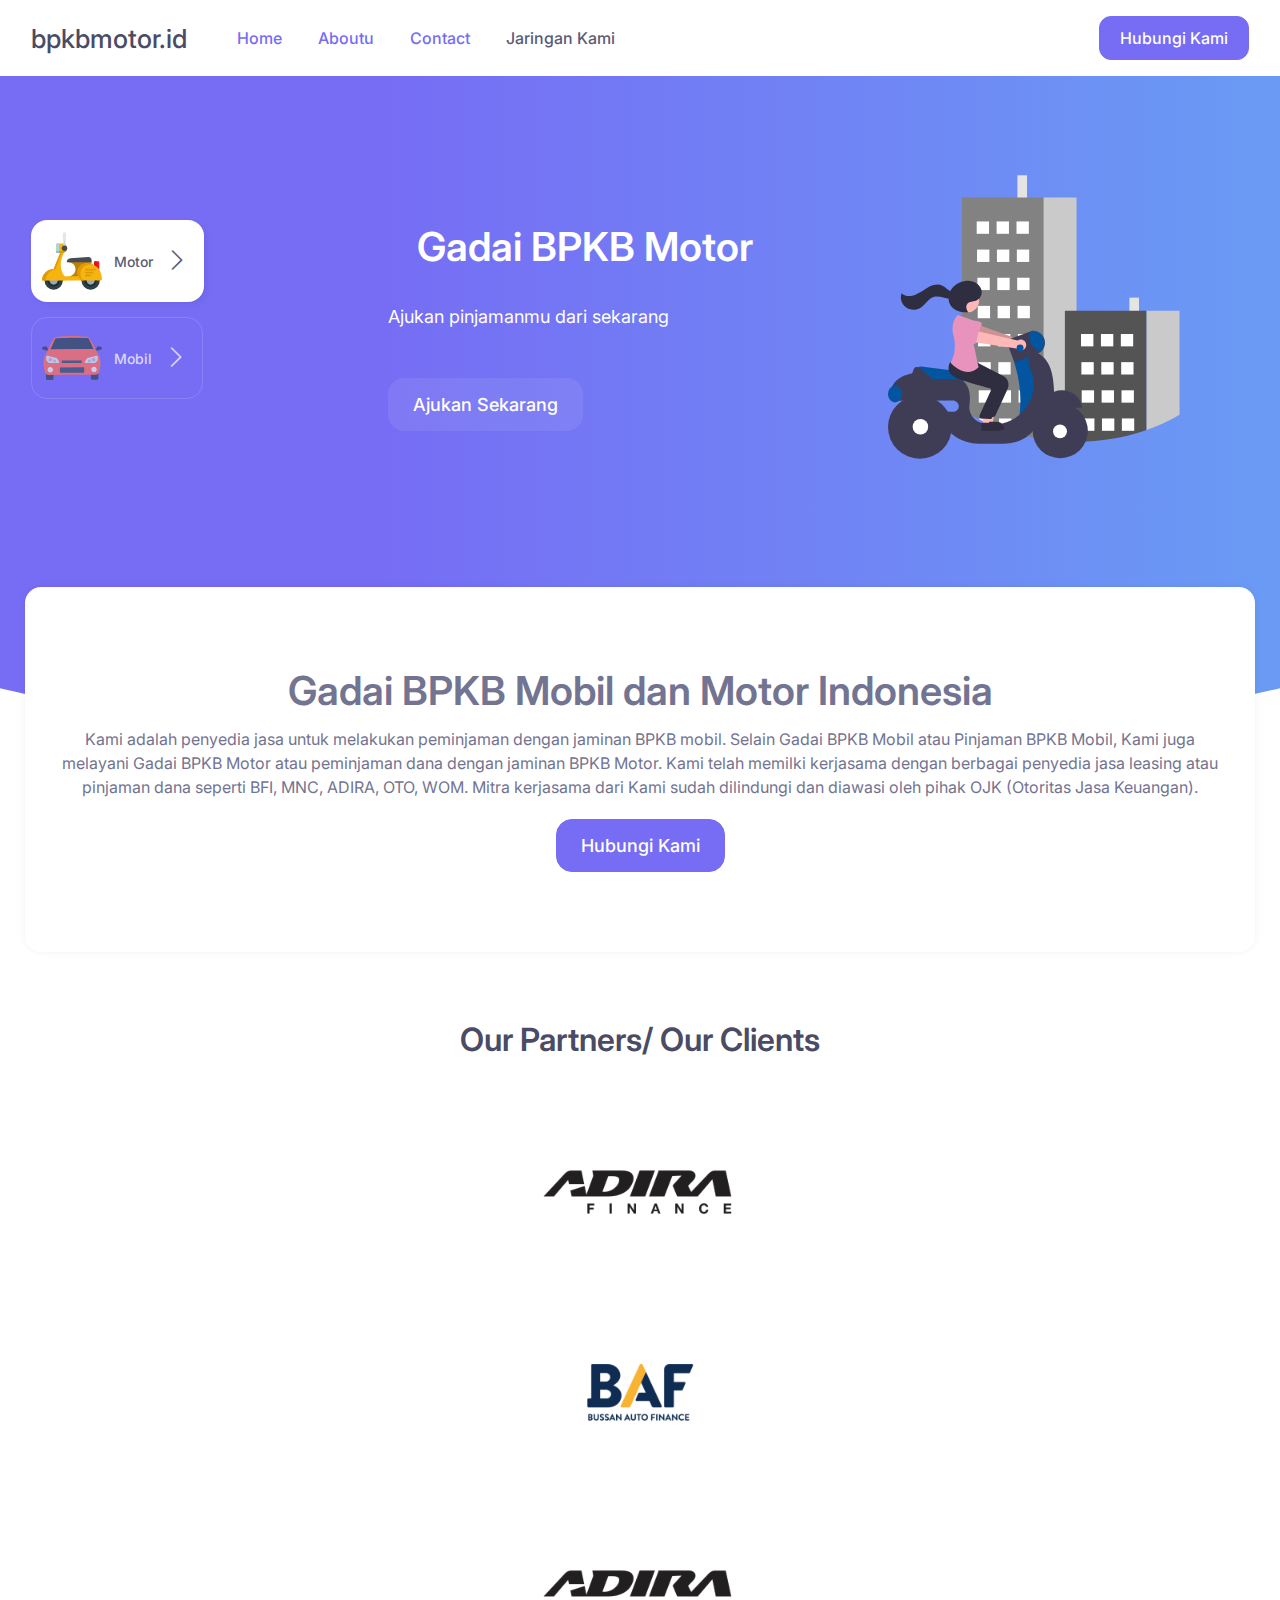
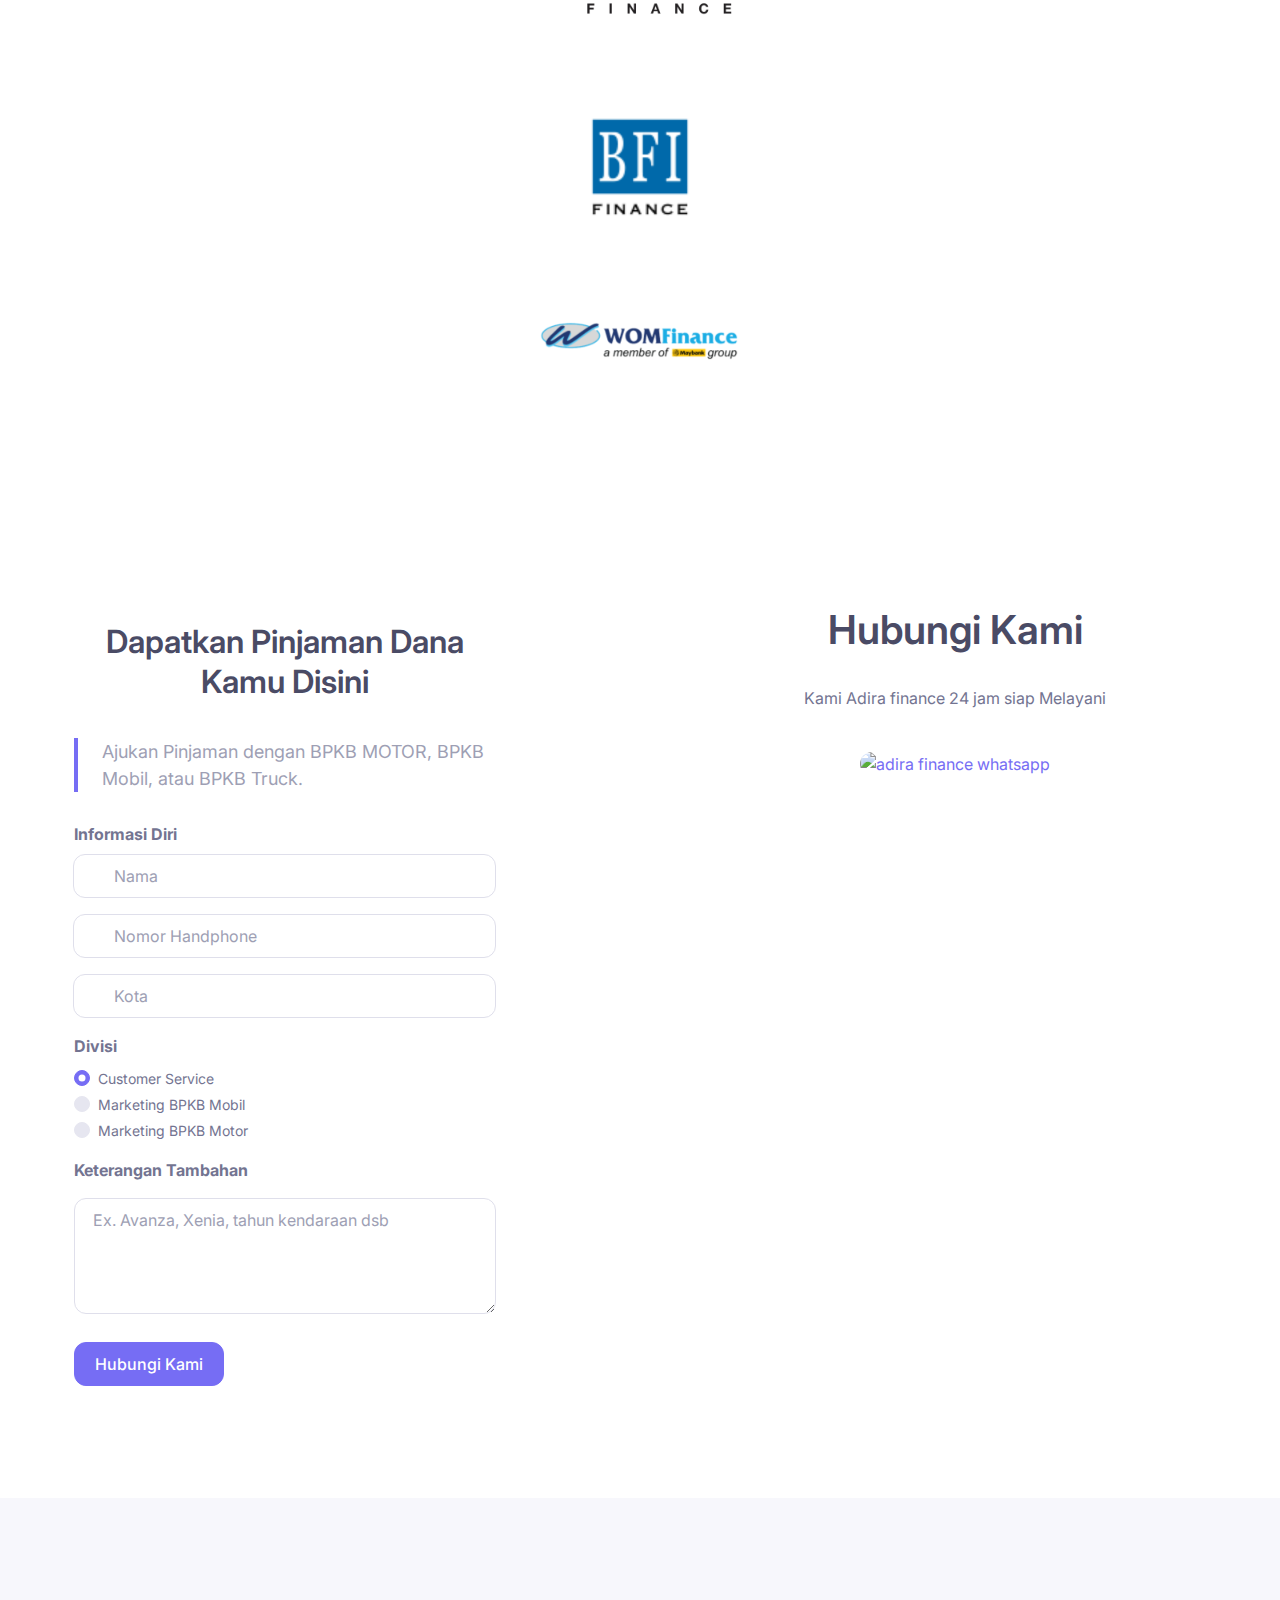
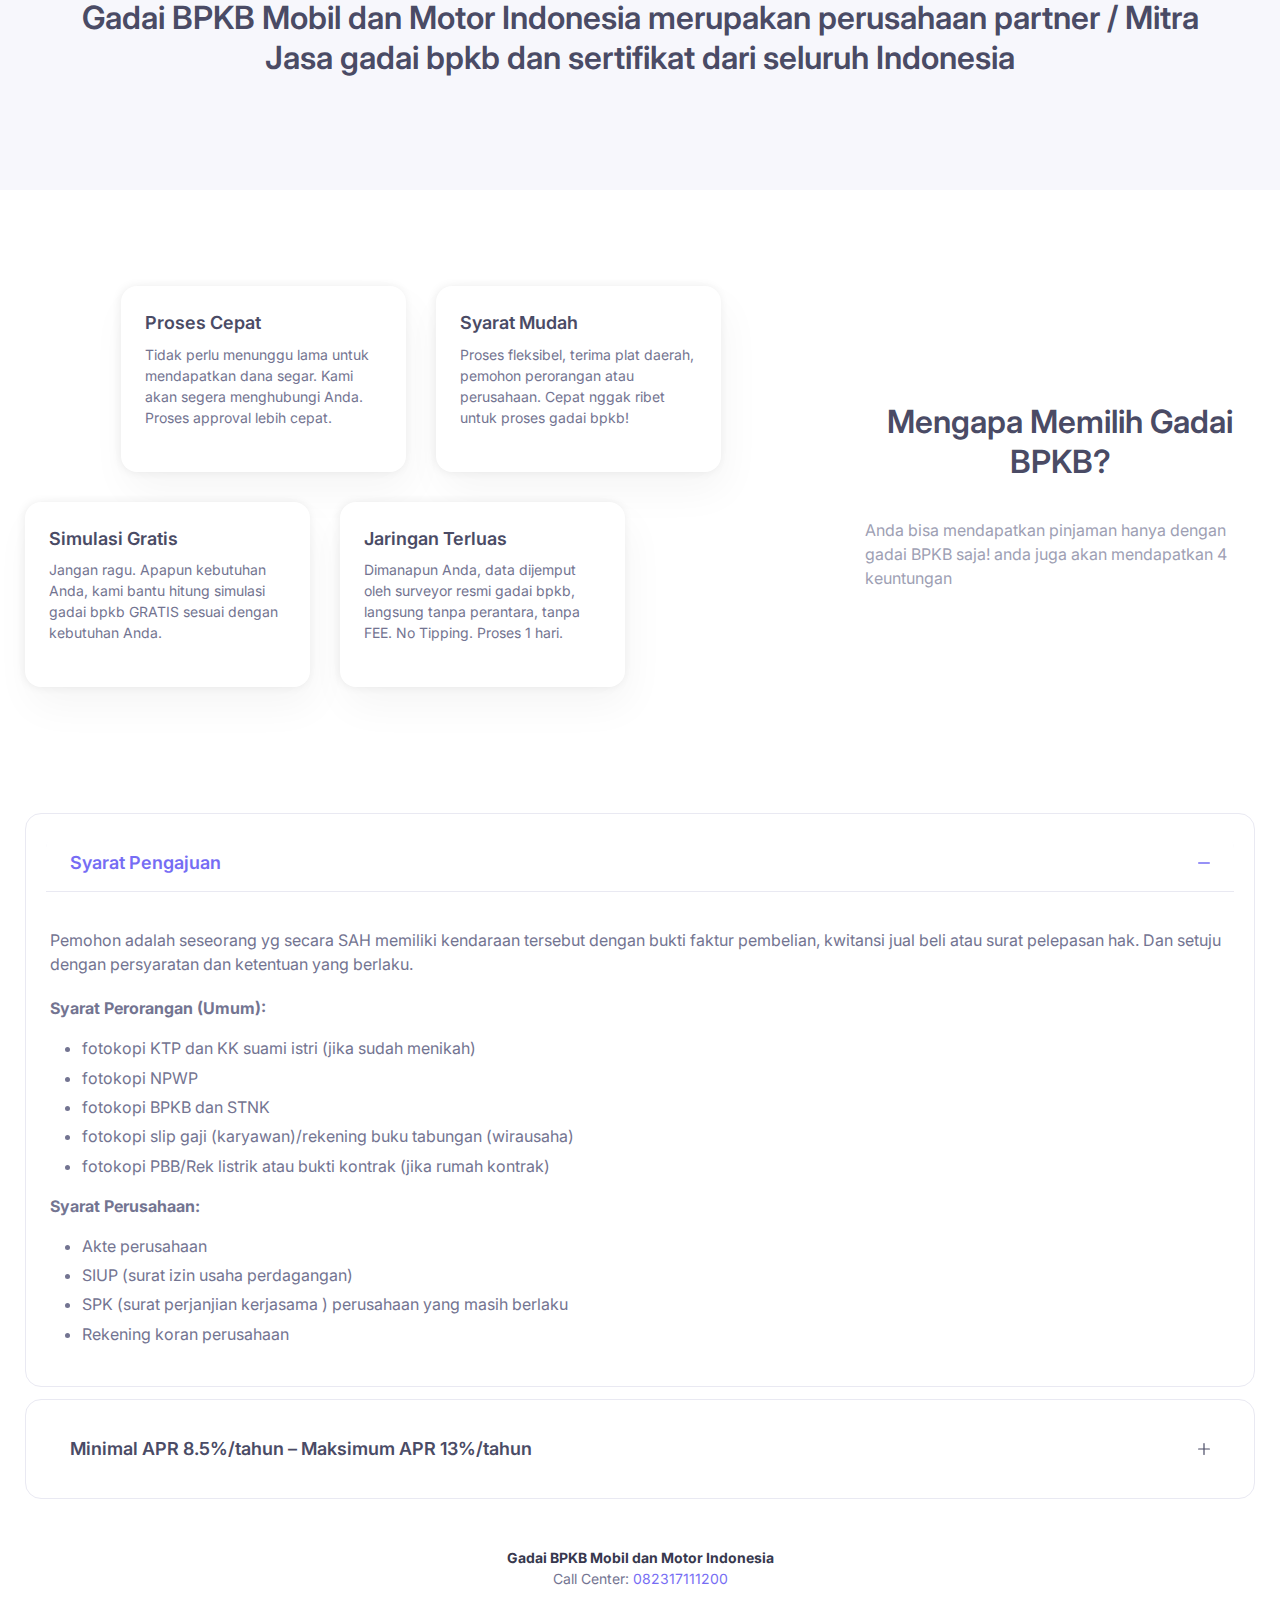
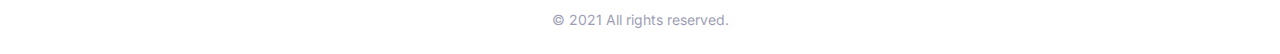
==== commit 9924c602: "first commit" ====
--- a/agunanbpkb.html
+++ b/agunanbpkb.html
@@ -79,7 +79,7 @@
                 <a class="nav-link" href="index.html">Home</a>
               </li>
               <li class="nav-item active">
-                <a class="nav-link" href="pages/about.html">About </a>
+                <a class="nav-link" href="pages/about.html">Aboutu </a>
               </li>
               <li class="nav-item active">
                 <a class="nav-link" href="pages/contact.html">Contact</a>
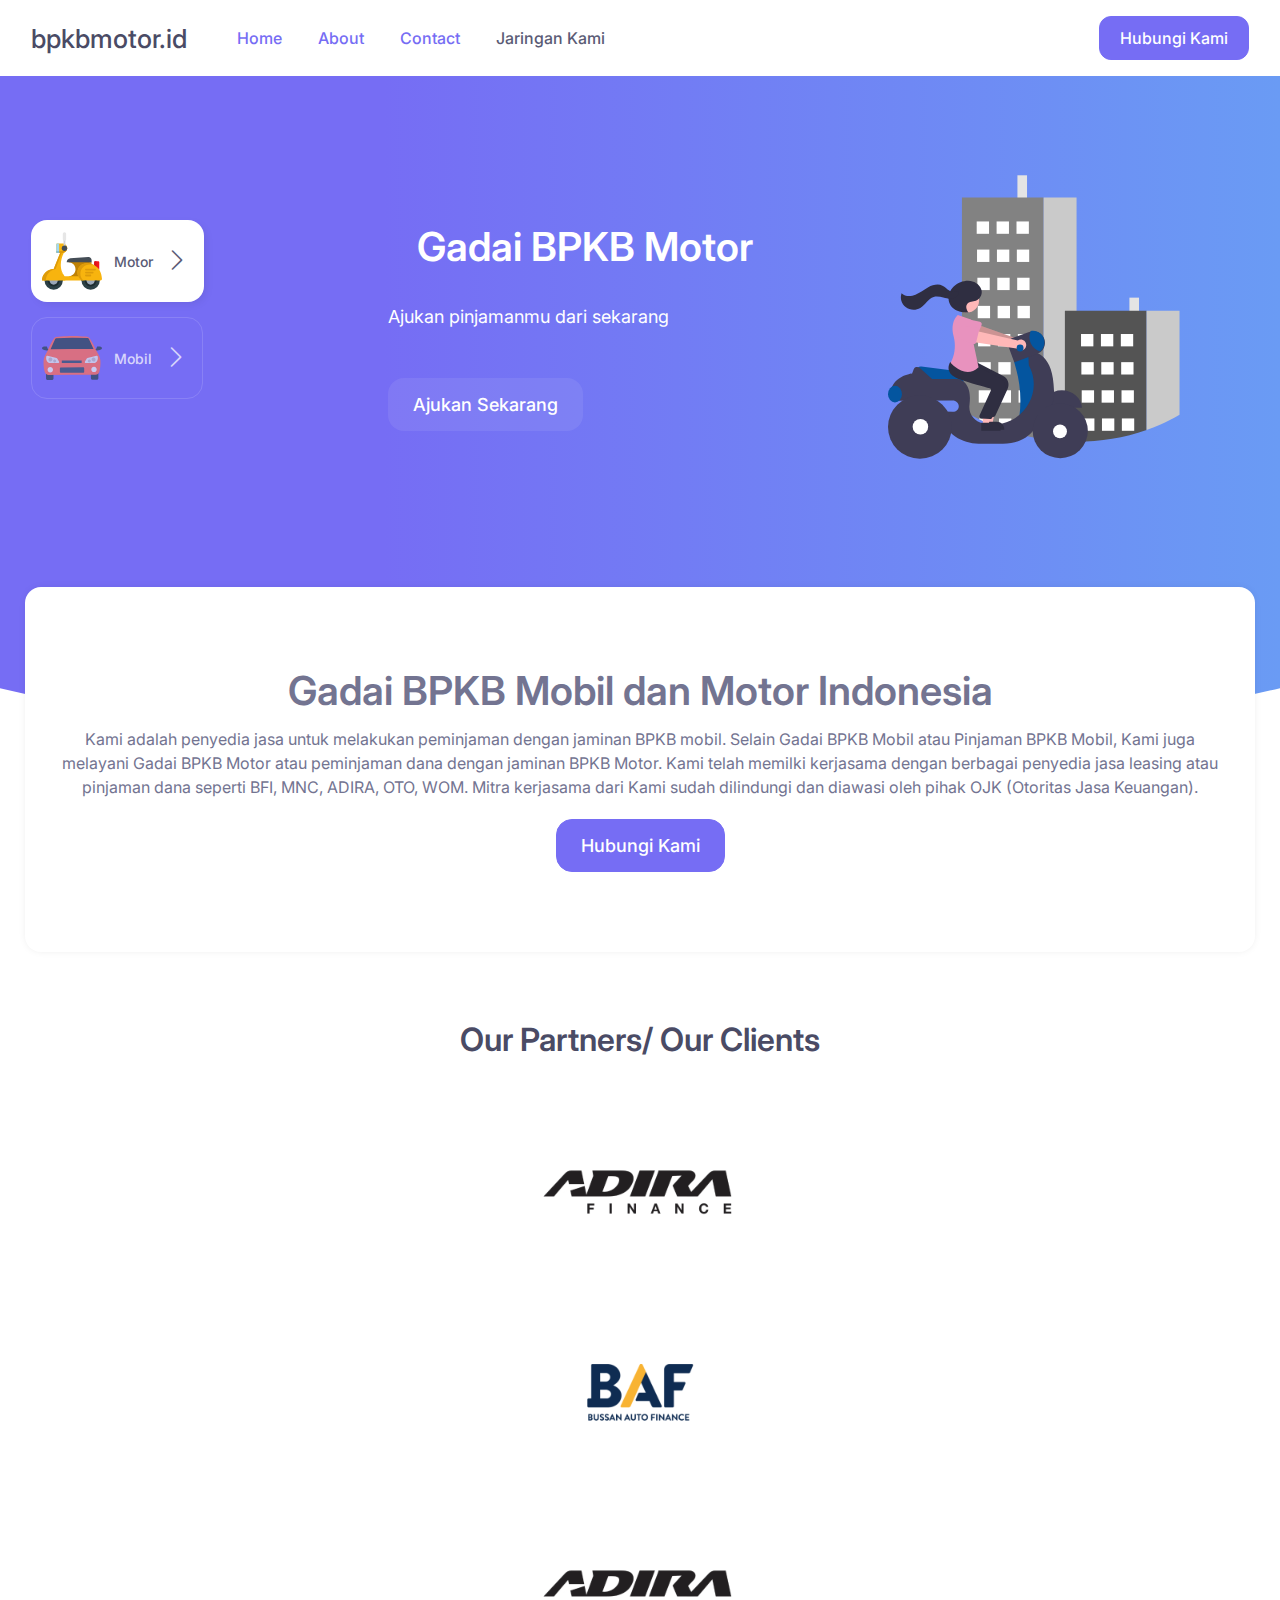
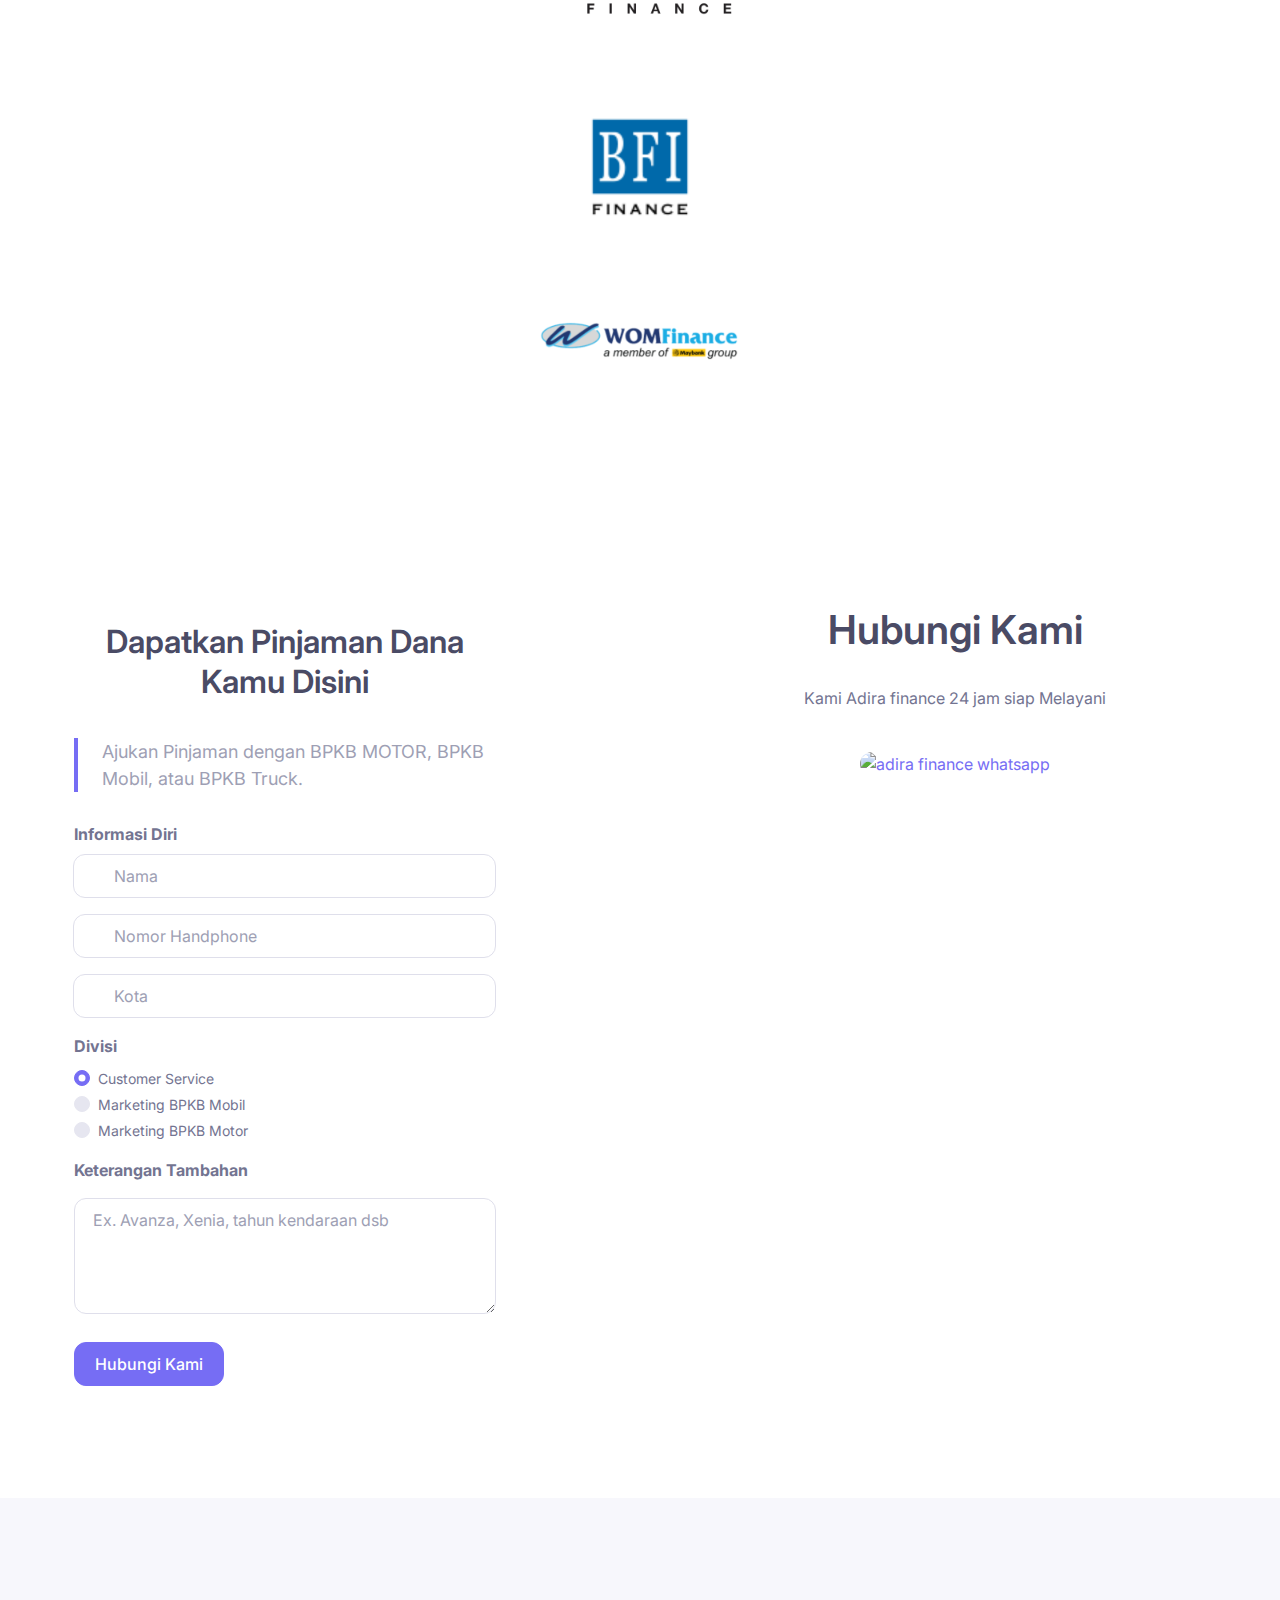
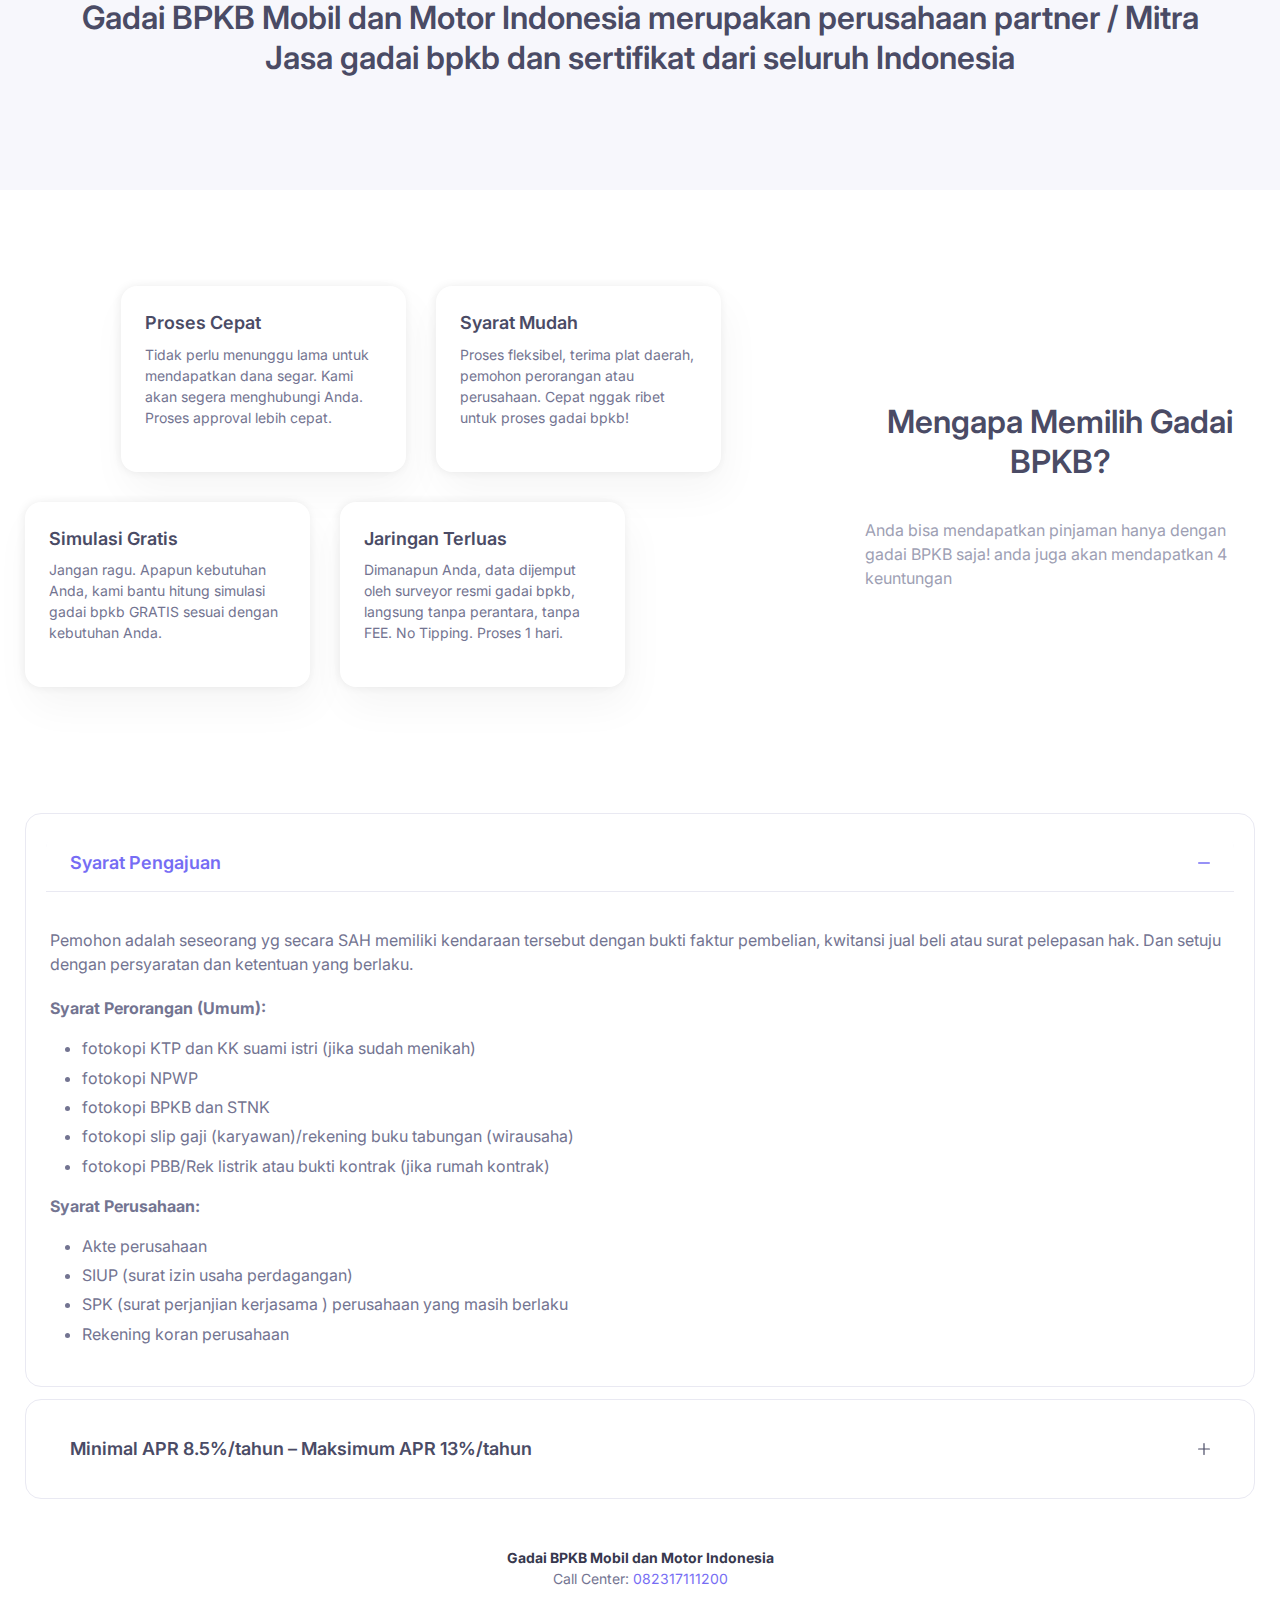
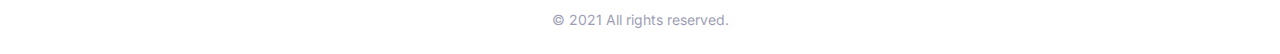
==== commit 1eca7dfd: "first commit" ====
--- a/agunanbpkb.html
+++ b/agunanbpkb.html
@@ -79,7 +79,7 @@
                 <a class="nav-link" href="index.html">Home</a>
               </li>
               <li class="nav-item active">
-                <a class="nav-link" href="pages/about.html">Aboutu </a>
+                <a class="nav-link" href="pages/about.html">About </a>
               </li>
               <li class="nav-item active">
                 <a class="nav-link" href="pages/contact.html">Contact</a>
@@ -623,27 +623,23 @@
 
     <script src="https://cdnjs.cloudflare.com/ajax/libs/slick-carousel/1.6.0/slick.js"></script>
 
-    <script src="/vendor/bootstrap/dist/js/bootstrap.bundle.min.js"></script>
-    <script src="/vendor/simplebar/dist/simplebar.min.js"></script>
-    <script src="/vendor/smooth-scroll/dist/smooth-scroll.polyfills.min.js"></script>
-    <script src="/vendor/tiny-slider/dist/min/tiny-slider.js"></script>
-    <script src="/vendor/imagesloaded/imagesloaded.pkgd.min.js"></script>
-    <script src="/vendor/shufflejs/dist/shuffle.min.js"></script>
-    <script src="/vendor/parallax-js/dist/parallax.min.js"></script>
-
-    <script src="/js/theme.min.js"></script>
-    <script src="/js/slider.js"></script>
-
-    <script type="text/javascript">
-      // var Tawk_API=Tawk_API||{}, Tawk_LoadStart=new Date();
-      // (function(){
-      // var s1=document.createElement("script"),s0=document.getElementsByTagName("script")[0];
-      // s1.async=true;
-      // s1.src='https://embed.tawk.to/61a8246553b398095a670d17/1flscsb8v';
-      // s1.charset='UTF-8';
-      // s1.setAttribute('crossorigin','*');
-      // s0.parentNode.insertBefore(s1,s0);
-      // })();
-    </script>
+    <!-- Vendor scrits: js libraries and plugins-->
+    <script src="vendor/bootstrap/dist/js/bootstrap.bundle.min.js"></script>
+    <script src="vendor/simplebar/dist/simplebar.min.js"></script>
+    <script src="vendor/smooth-scroll/dist/smooth-scroll.polyfills.min.js"></script>
+    <script src="vendor/jarallax/dist/jarallax.min.js"></script>
+    <script src="vendor/tiny-slider/dist/min/tiny-slider.js"></script>
+    <script src="vendor/lightgallery.js/dist/js/lightgallery.min.js"></script>
+    <script src="vendor/lg-fullscreen.js/dist/lg-fullscreen.min.js"></script>
+    <script src="vendor/lg-zoom.js/dist/lg-zoom.min.js"></script>
+    <script src="vendor/imagesloaded/imagesloaded.pkgd.min.js"></script>
+    <script src="vendor/shufflejs/dist/shuffle.min.js"></script>
+    <script src="vendor/flatpickr/dist/flatpickr.min.js"></script>
+    <script src="vendor/swiper/swiper-bundle.min.js"></script>
+    <!-- Main theme script-->
+    <script src="js/theme.min.js"></script>
+
+    <!-- Custom Javascript  -->
+    <script src="js/slider.js"></script>
   </body>
 </html>
